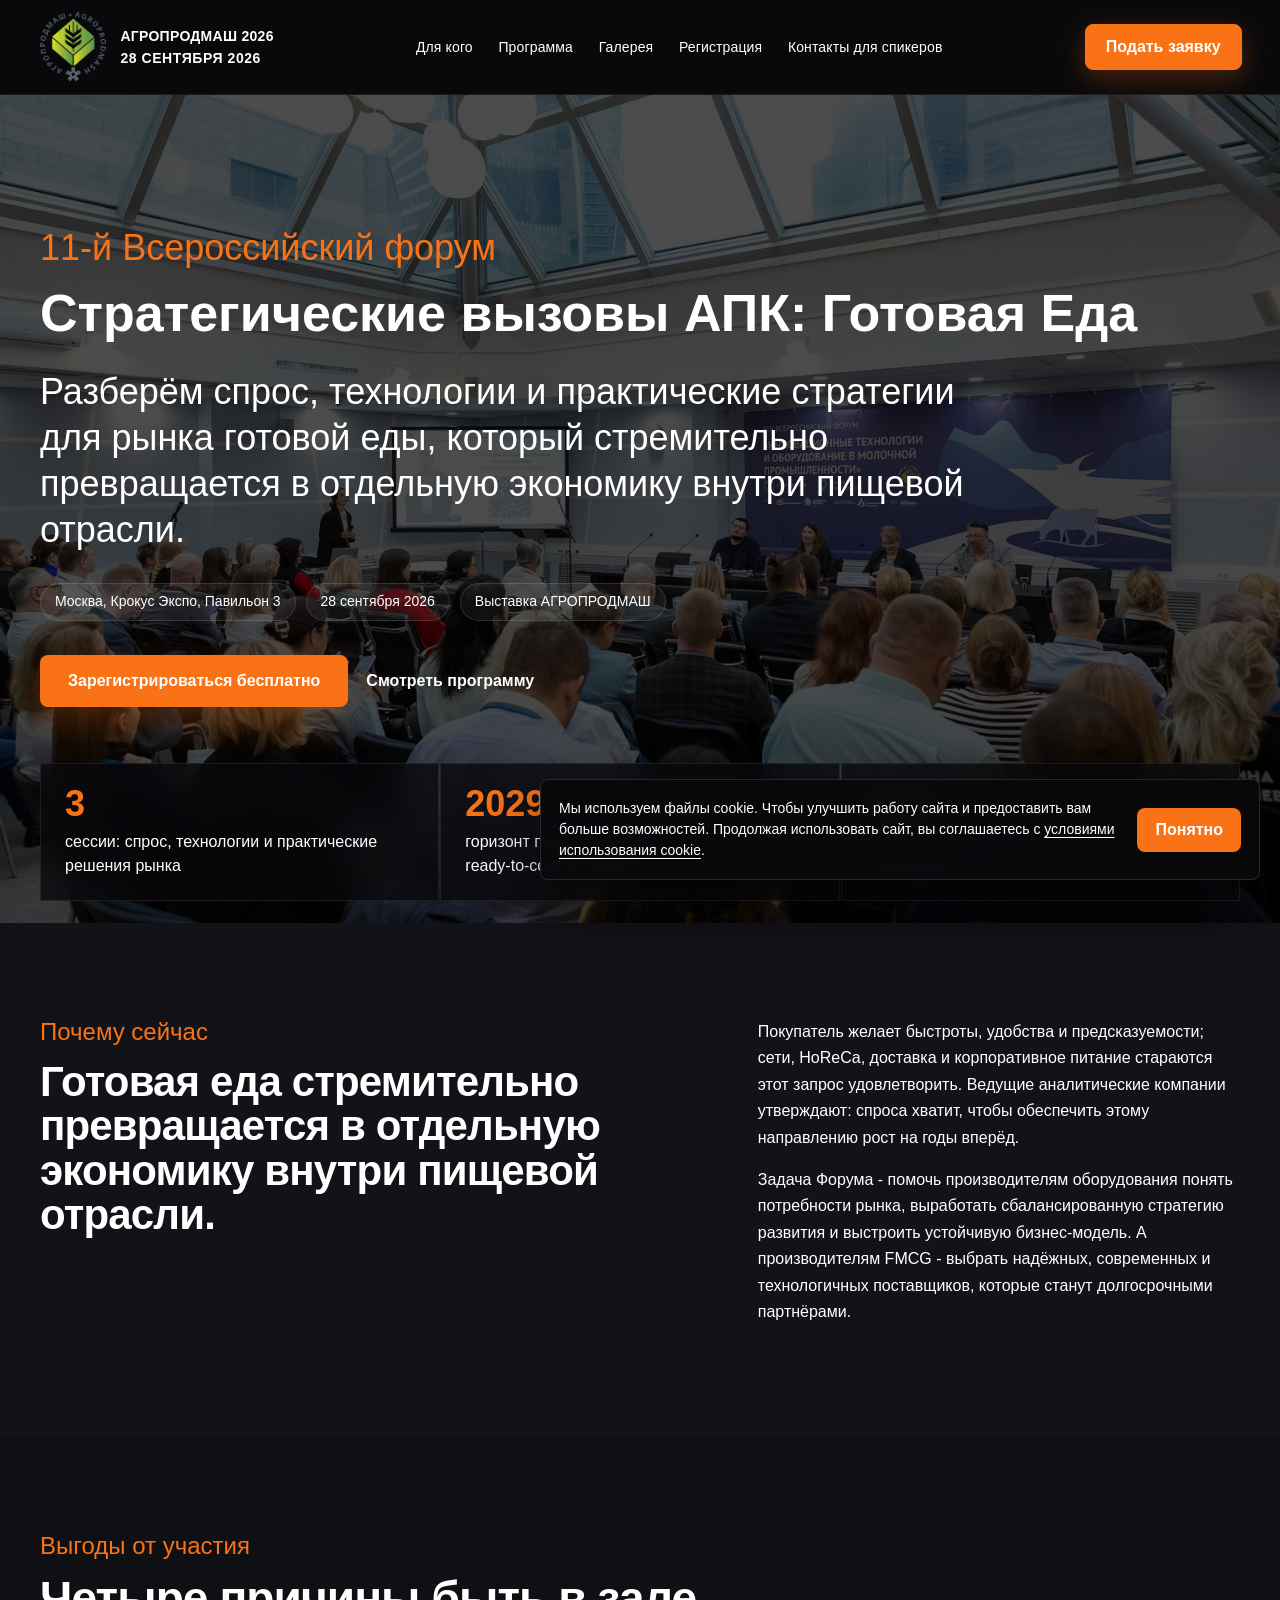
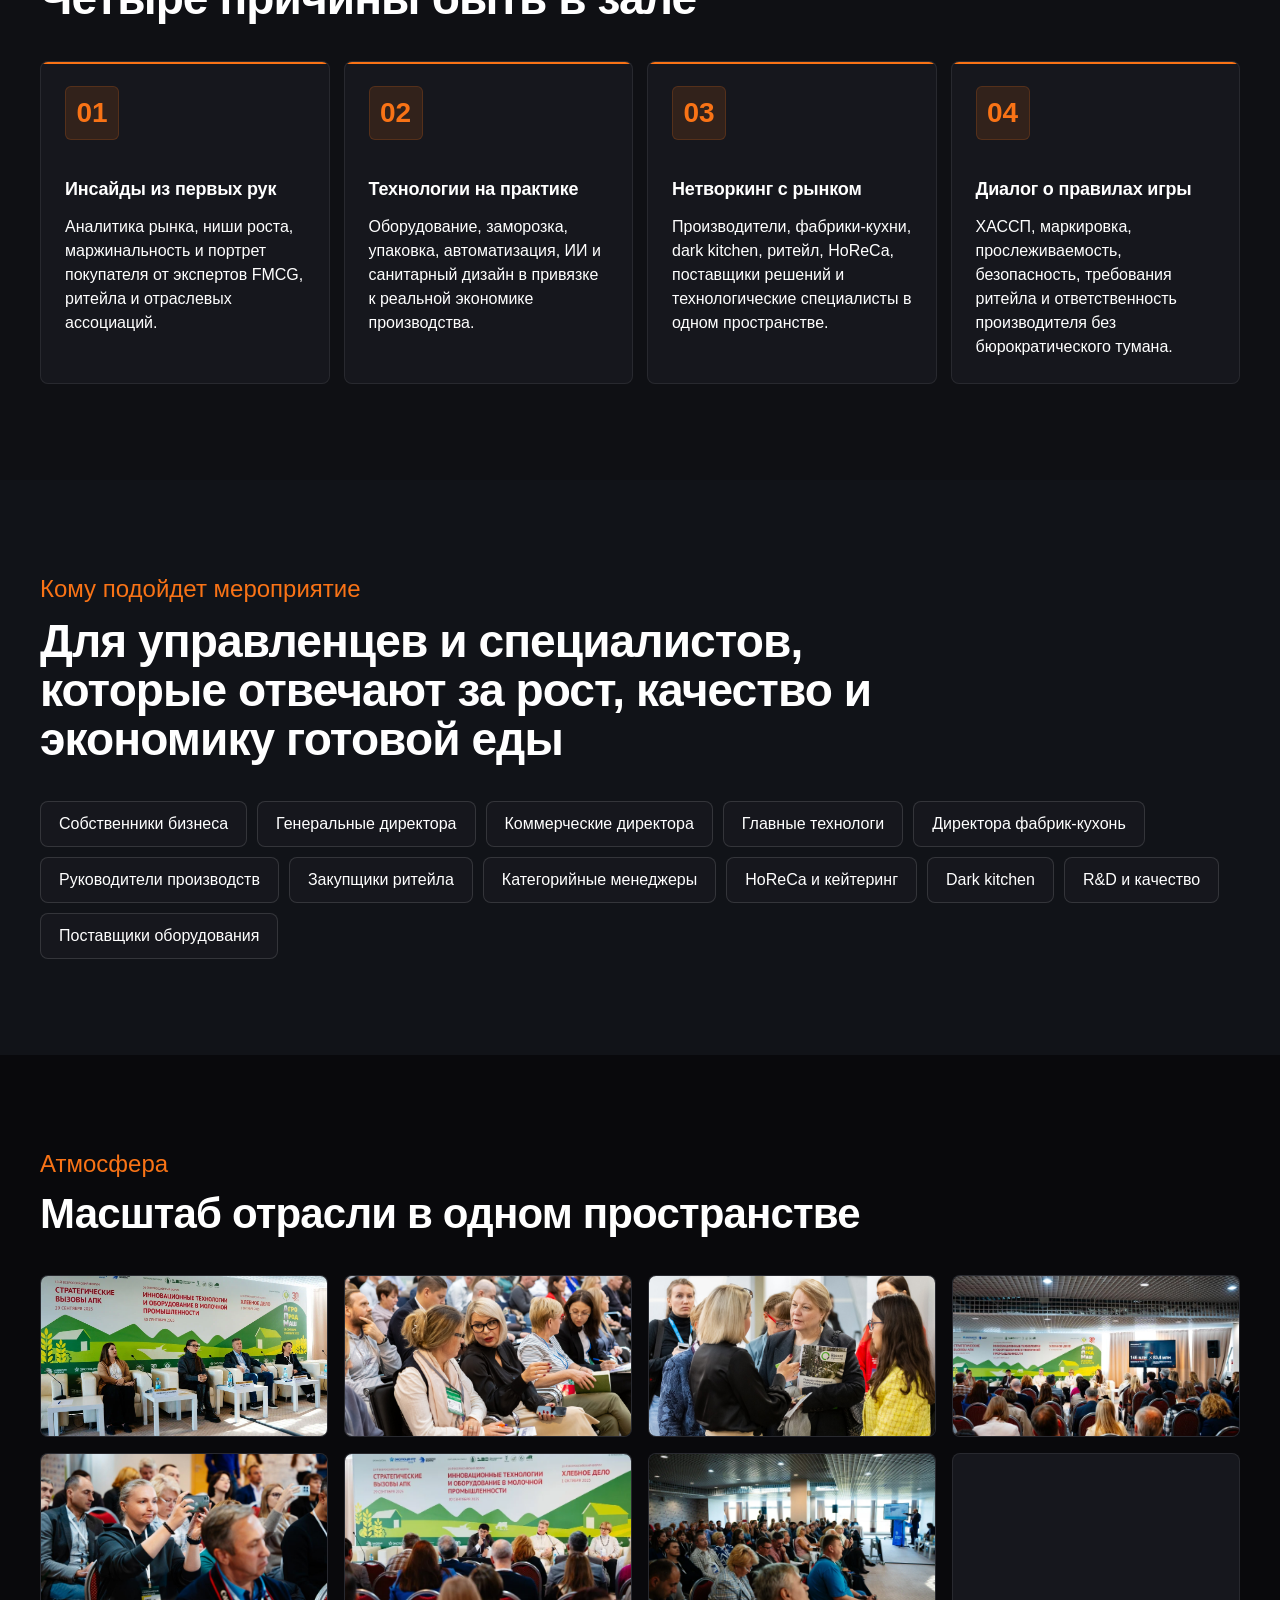
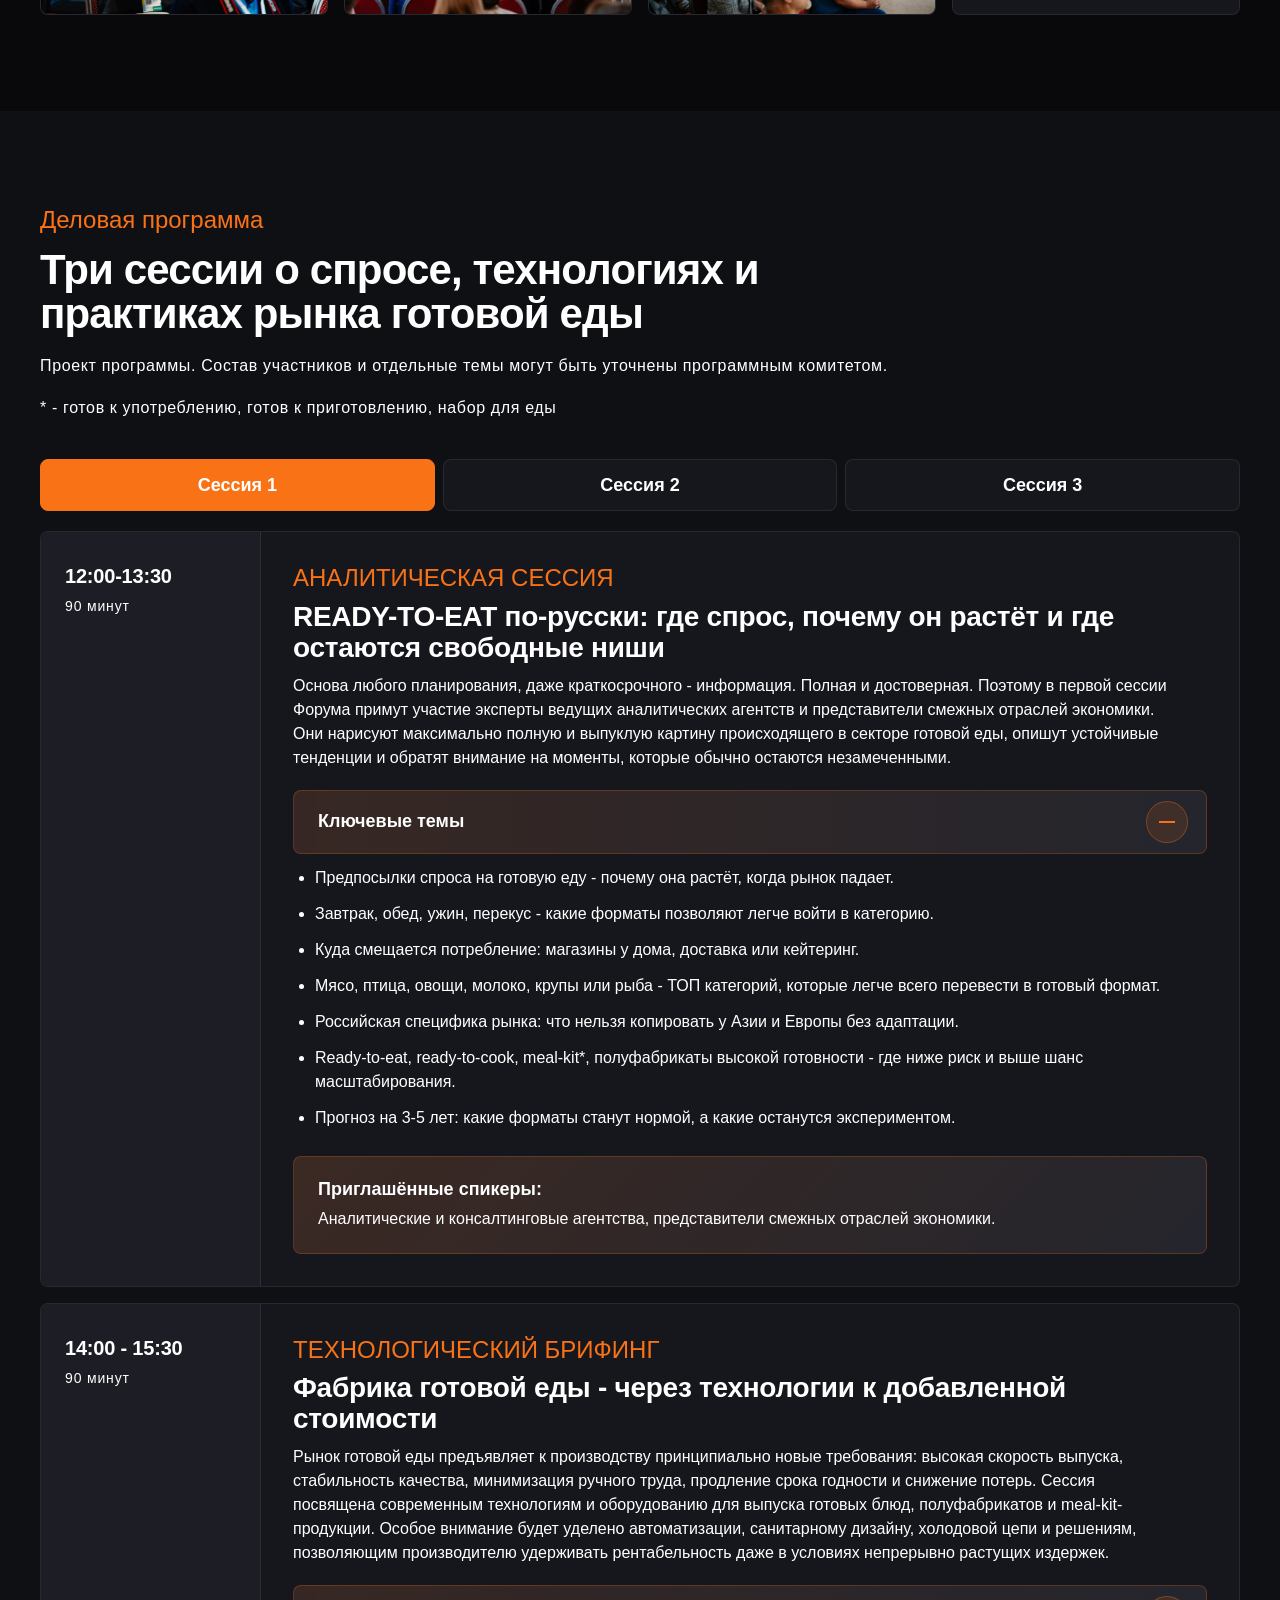
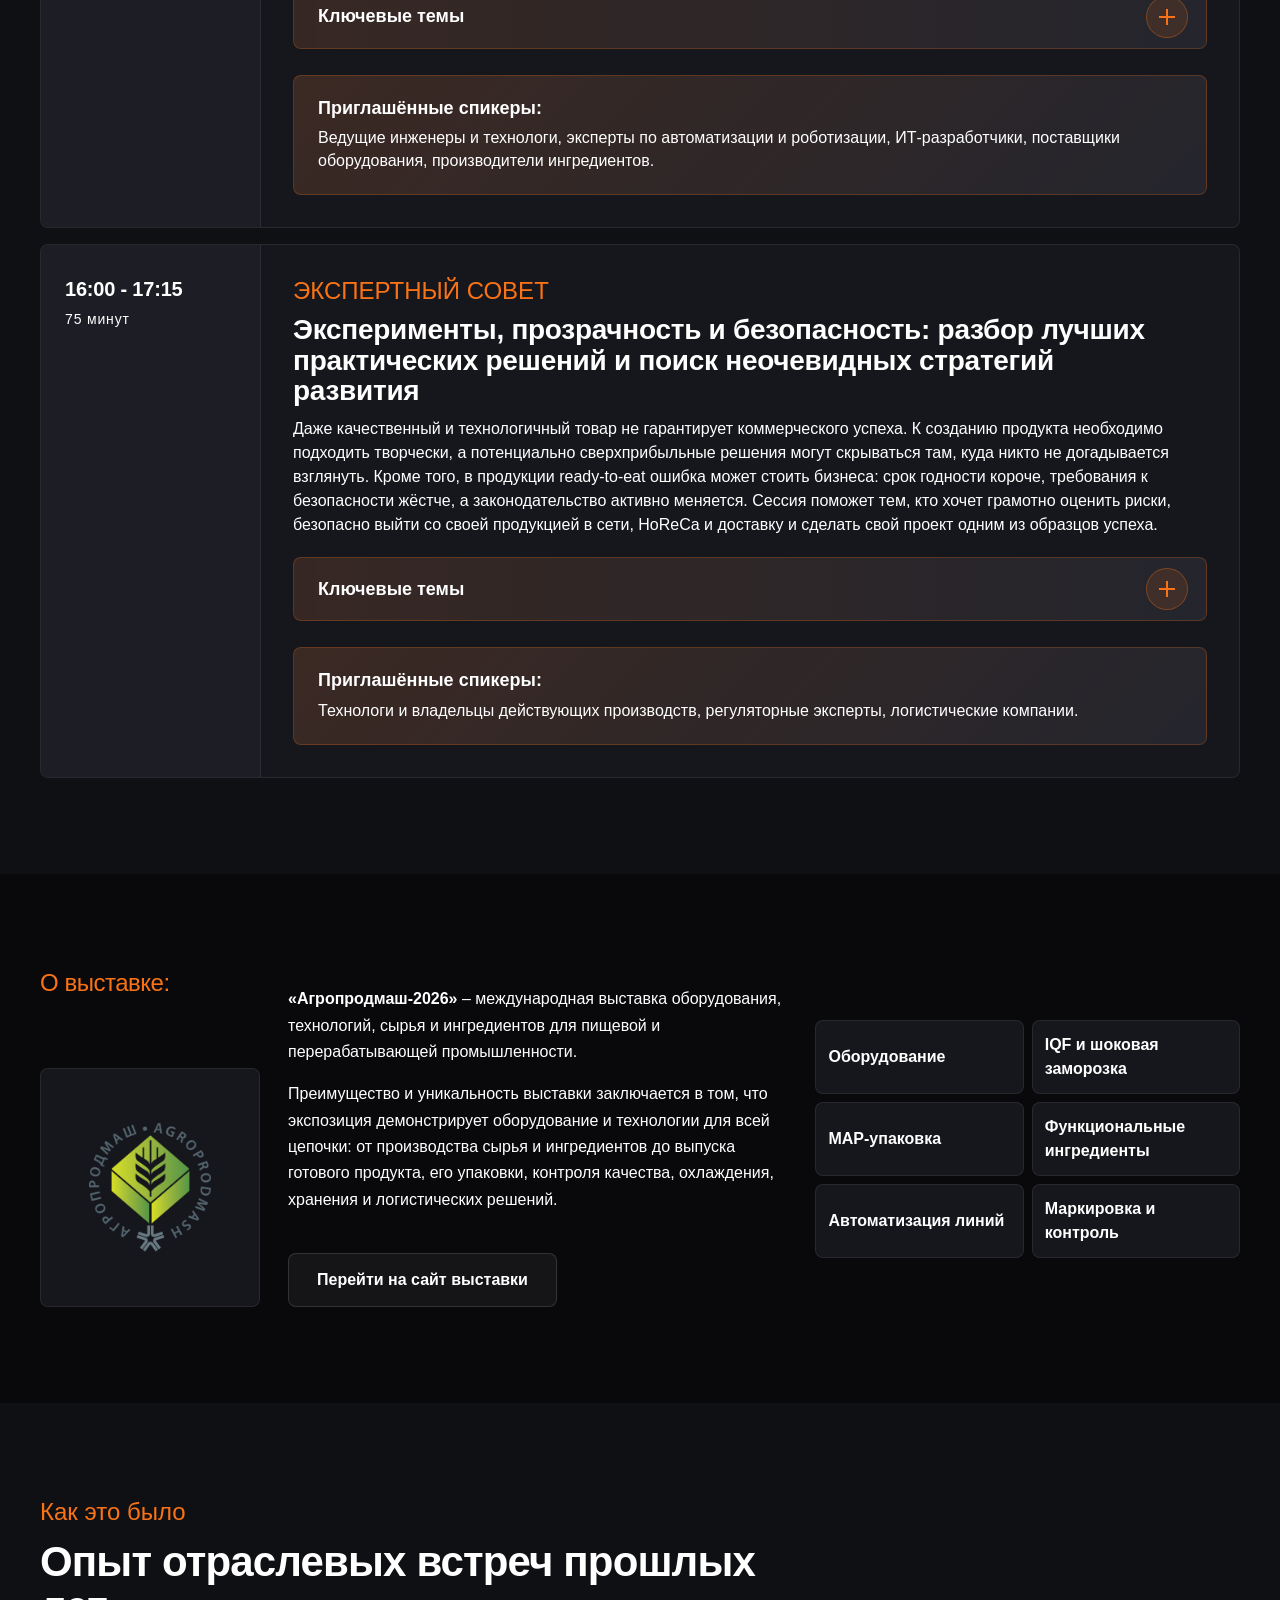
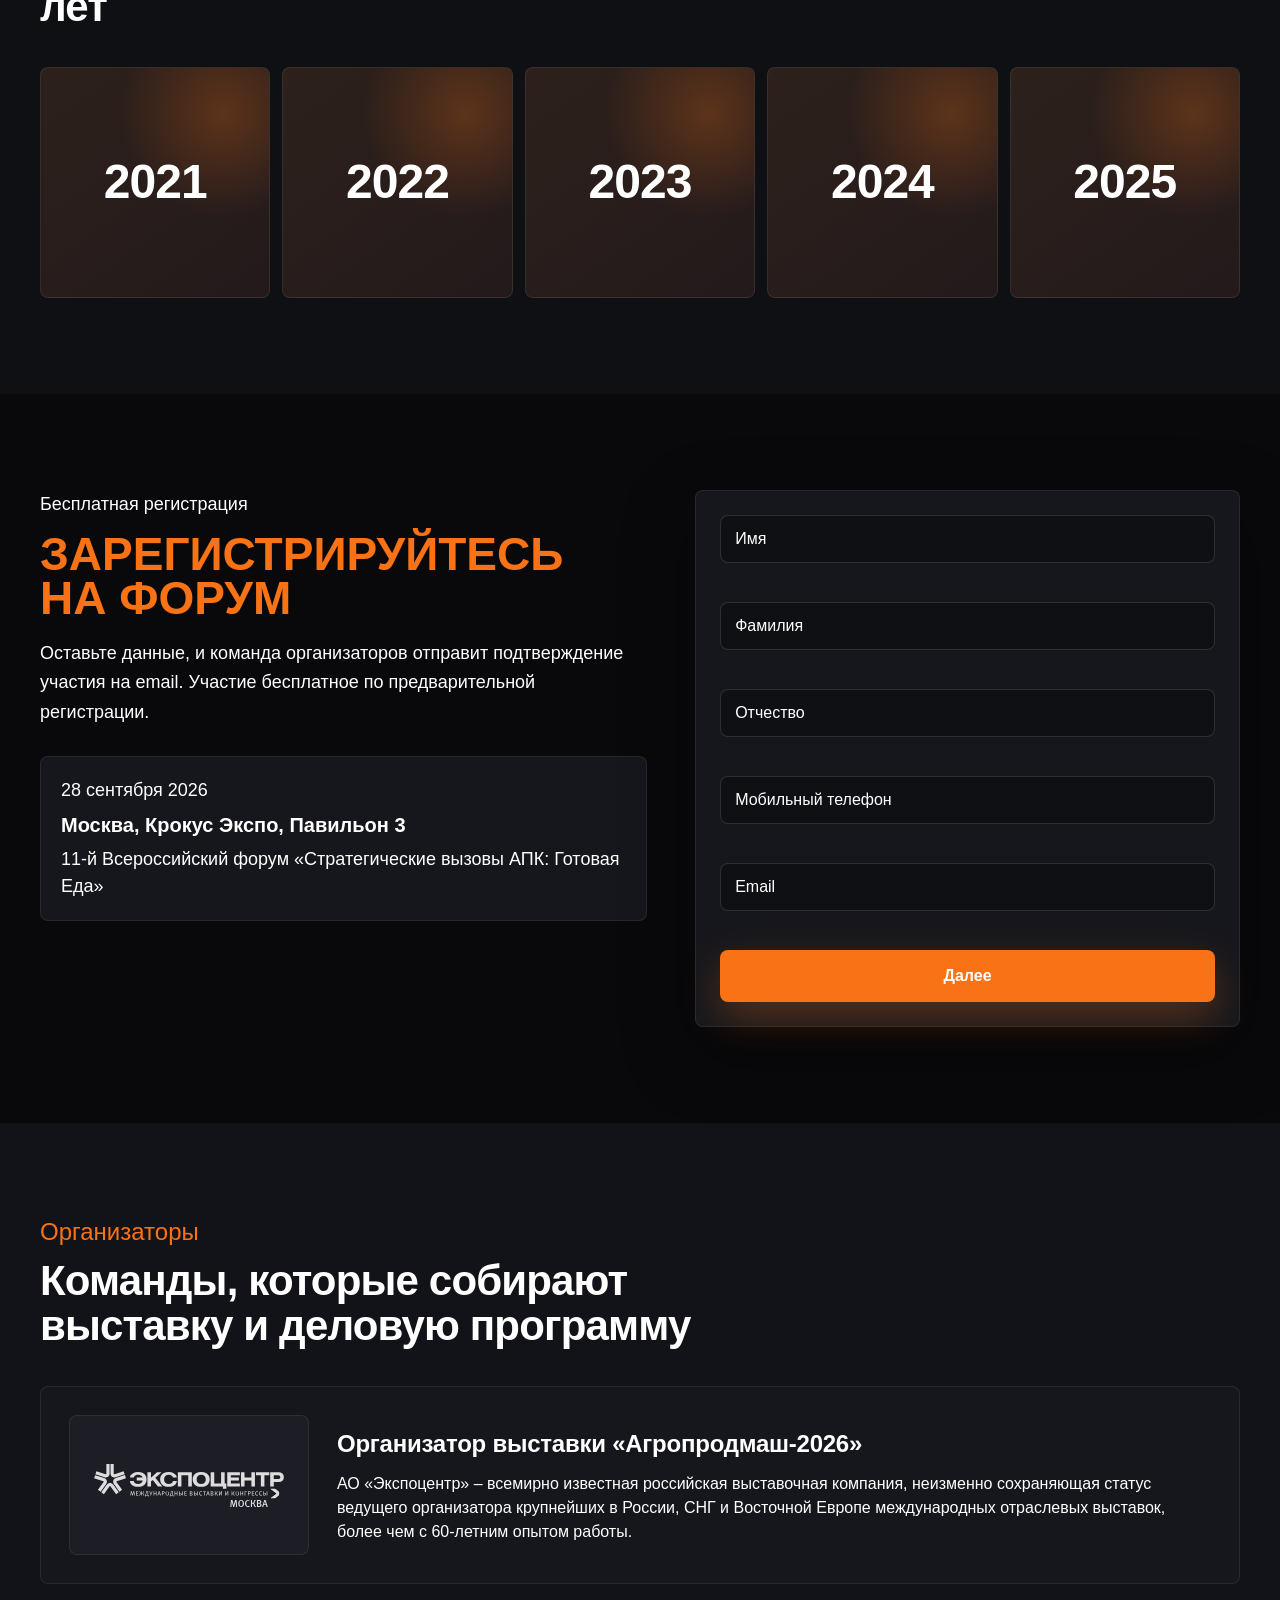
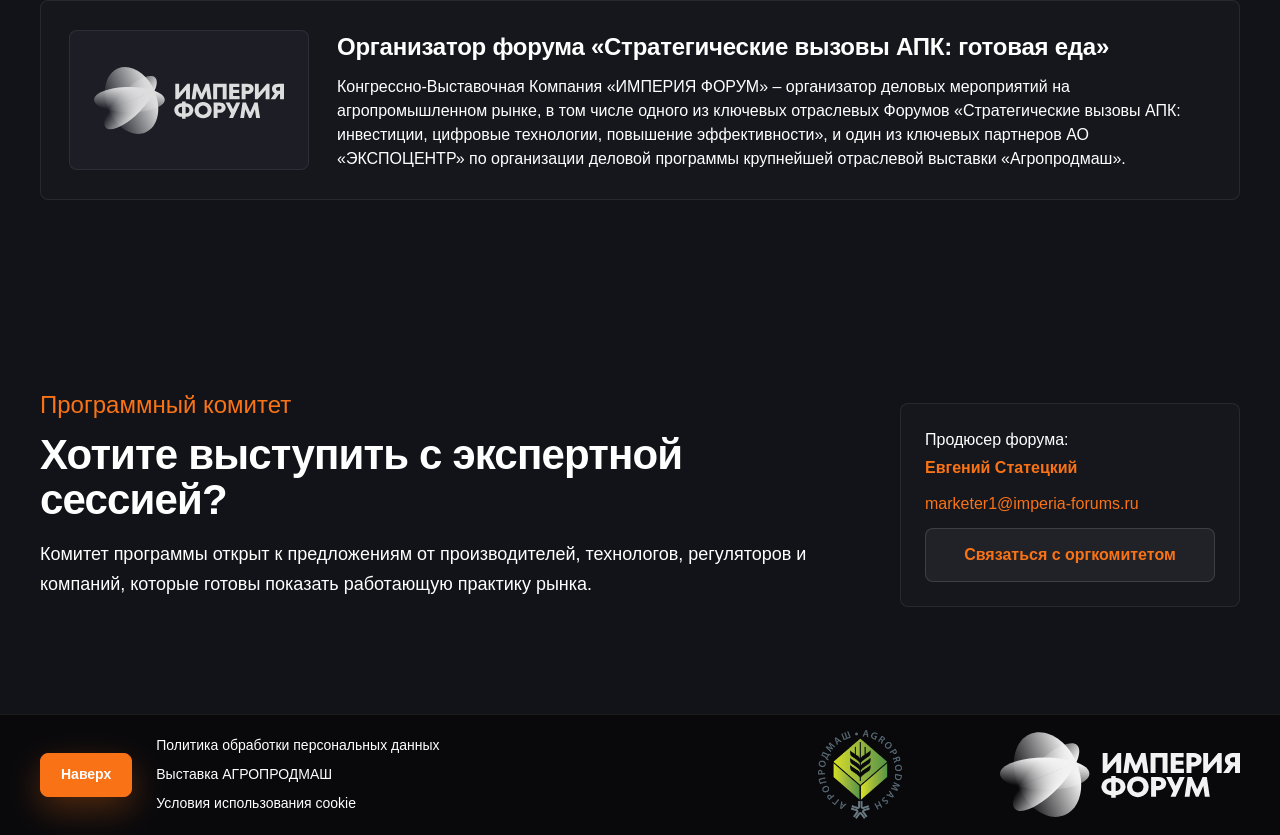
==== index.html @ 4322354b "Clean unused frontend code and add SEO files" ====
<!DOCTYPE html>
<html lang="ru">
<head>
  <meta charset="UTF-8">
  <meta name="viewport" content="width=device-width, initial-scale=1.0">
  <meta name="description" content="11-й Всероссийский форум «Стратегические вызовы АПК: Готовая еда» — 28 сентября 2026, Москва, Крокус Экспо, Павильон 3, выставка Агропродмаш-2026.">
  <meta name="robots" content="index, follow">
  <meta name="theme-color" content="#09090c">
  <title>11-й Всероссийский форум «Стратегические вызовы АПК: Готовая Еда»</title>
  <link rel="canonical" href="https://apk-forum.ru/">
  <link rel="icon" href="assets1/fav.ico" sizes="any">
  <meta property="og:type" content="website">
  <meta property="og:locale" content="ru_RU">
  <meta property="og:site_name" content="АПК Форум">
  <meta property="og:title" content="11-й Всероссийский форум «Стратегические вызовы АПК: Готовая еда»">
  <meta property="og:description" content="Форум о спросе, технологиях и практиках рынка готовой еды. 28 сентября 2026, Москва, Крокус Экспо, Павильон 3.">
  <meta property="og:url" content="https://apk-forum.ru/">
  <meta property="og:image" content="https://apk-forum.ru/assets1/logo/APM_logo.png">
  <meta name="twitter:card" content="summary_large_image">
  <meta name="twitter:title" content="11-й Всероссийский форум «Стратегические вызовы АПК: Готовая еда»">
  <meta name="twitter:description" content="Форум о спросе, технологиях и практиках рынка готовой еды. 28 сентября 2026, Москва, Крокус Экспо, Павильон 3.">
  <meta name="twitter:image" content="https://apk-forum.ru/assets1/logo/APM_logo.png">
  <link rel="stylesheet" href="source/style.css?v=20260731-2">
  <script type="application/ld+json">
    {
      "@context": "https://schema.org",
      "@type": "Event",
      "name": "11-й Всероссийский форум «Стратегические вызовы АПК: Готовая еда»",
      "description": "Форум о спросе, технологиях и практиках рынка готовой еды.",
      "url": "https://apk-forum.ru/",
      "startDate": "2026-09-28T12:00:00+03:00",
      "eventAttendanceMode": "https://schema.org/OfflineEventAttendanceMode",
      "eventStatus": "https://schema.org/EventScheduled",
      "location": {
        "@type": "Place",
        "name": "Крокус Экспо, Павильон 3",
        "address": {
          "@type": "PostalAddress",
          "addressLocality": "Москва",
          "addressCountry": "RU"
        }
      },
      "organizer": {
        "@type": "Organization",
        "name": "Империя Форум",
        "url": "https://imperiaforum.ru/"
      }
    }
  </script>
  <!-- Yandex.Metrika counter -->
  <script type="text/javascript">
    (function(m,e,t,r,i,k,a){
      m[i]=m[i]||function(){(m[i].a=m[i].a||[]).push(arguments)};
      m[i].l=1*new Date();
      for (var j = 0; j < document.scripts.length; j++) {
        if (document.scripts[j].src === r) { return; }
      }
      k=e.createElement(t),a=e.getElementsByTagName(t)[0],k.async=1,k.src=r,a.parentNode.insertBefore(k,a)
    })(window, document,'script','https://mc.webvisor.org/metrika/tag_ww.js', 'ym');

    ym(47924438, 'init', {
      trackHash:true,
      clickmap:true,
      referrer: document.referrer,
      url: location.href,
      accurateTrackBounce:true,
      trackLinks:true
    });
  </script>
  <!-- /Yandex.Metrika counter -->
</head>
<body>
  <header class="site-header" data-header>
    <a class="brand" href="#top" aria-label="АГРОПРОДМАШ 2026">
      <img class="brand__logo" src="assets1/logo/APM_logo.png" alt="АГРОПРОДМАШ" decoding="async" fetchpriority="high">
      <span class="brand__text">
        <strong>АГРОПРОДМАШ 2026</strong>
        <small class="brand__date">28 СЕНТЯБРЯ 2026</small>
      </span>
    </a>

    <button class="nav-toggle" type="button" aria-label="Открыть меню" aria-expanded="false" aria-controls="site-nav" data-nav-toggle>
      <span></span>
      <span></span>
      <span></span>
    </button>

    <nav class="site-nav" id="site-nav" data-nav>
      <a href="#audience">Для кого</a>
      <a href="#program">Программа</a>
      <a href="#gallery">Галерея</a>
      <a href="#reg">Регистрация</a>
      <a href="#speaker-contact">Контакты для спикеров</a>
    </nav>

    <a class="header-cta" href="#reg">Подать заявку</a>
  </header>

  <main id="top">
    <section class="hero" aria-labelledby="hero-title">
      <div class="hero__media" aria-hidden="true">
        <video class="hero__video" autoplay loop muted playsinline webkit-playsinline preload="auto" poster="assets1/ЗалКонференции.jpg" controlslist="nodownload nofullscreen noremoteplayback" disablepictureinpicture disableremoteplayback>
          <source src="assets1/IMG_5091.MP4" type="video/mp4">
        </video>
      </div>
      <div class="hero__overlay"></div>
      <div class="hero__content container">
        <p class="eyebrow">11-й Всероссийский форум</p>
        <h1 id="hero-title">Стратегические вызовы АПК: Готовая Еда</h1>
        <p class="hero__lead">Разберём спрос, технологии и практические стратегии для рынка готовой еды, который стремительно превращается в отдельную экономику внутри пищевой отрасли.</p>
        <div class="hero__meta" aria-label="Данные события">
          <span>Москва, Крокус Экспо, Павильон 3</span>
          <span>28 сентября 2026</span>
          <a href="https://www.agroprodmash-expo.ru/" target="_blank" rel="noopener">Выставка АГРОПРОДМАШ</a>
        </div>
        <div class="hero__actions">
          <a class="btn btn--primary" href="#reg">Зарегистрироваться бесплатно</a>
          <a class="hero__link" href="#program">Смотреть программу</a>
        </div>
      </div>
      <div class="hero__stats container" aria-label="Ключевые темы форума">
        <article>
          <strong>3</strong>
          <span>сессии: спрос, технологии и практические решения рынка</span>
        </article>
        <article>
          <strong>2029</strong>
          <span>горизонт прогноза для форматов ready-to-eat, ready-to-cook и meal-kit</span>
        </article>
        <article>
          <strong>B2B</strong>
          <span>аудитория управленцев, технологов и закупщиков</span>
        </article>
      </div>
    </section>

    <section class="section section--light" aria-labelledby="why-title">
      <div class="container split">
        <div class="section__intro">
          <p class="eyebrow">Почему сейчас</p>
          <h2 id="why-title">Готовая еда стремительно превращается в отдельную экономику внутри пищевой отрасли.</h2>
        </div>
        <div class="lead-copy">
          <p>Покупатель желает быстроты, удобства и предсказуемости; сети, HoReCa, доставка и корпоративное питание стараются этот запрос удовлетворить. Ведущие аналитические компании утверждают: спроса хватит, чтобы обеспечить этому направлению рост на годы вперёд.</p>
          <p>Задача Форума - помочь производителям оборудования понять потребности рынка, выработать сбалансированную стратегию развития и выстроить устойчивую бизнес-модель. А производителям FMCG - выбрать надёжных, современных и технологичных поставщиков, которые станут долгосрочными партнёрами.</p>
        </div>
      </div>
    </section>

    <section class="section" aria-labelledby="benefits-title">
      <div class="container">
        <div class="section__head">
          <p class="eyebrow">Выгоды от участия</p>
          <h2 id="benefits-title">Четыре причины быть в зале</h2>
        </div>
        <div class="benefits-grid">
          <article class="benefit-card">
            <span class="benefit-card__icon" aria-hidden="true">01</span>
            <h3>Инсайды из первых рук</h3>
            <p>Аналитика рынка, ниши роста, маржинальность и портрет покупателя от экспертов FMCG, ритейла и отраслевых ассоциаций.</p>
          </article>
          <article class="benefit-card">
            <span class="benefit-card__icon" aria-hidden="true">02</span>
            <h3>Технологии на практике</h3>
            <p>Оборудование, заморозка, упаковка, автоматизация, ИИ и санитарный дизайн в привязке к реальной экономике производства.</p>
          </article>
          <article class="benefit-card">
            <span class="benefit-card__icon" aria-hidden="true">03</span>
            <h3>Нетворкинг с рынком</h3>
            <p>Производители, фабрики-кухни, dark kitchen, ритейл, HoReCa, поставщики решений и технологические специалисты в одном пространстве.</p>
          </article>
          <article class="benefit-card">
            <span class="benefit-card__icon" aria-hidden="true">04</span>
            <h3>Диалог о правилах игры</h3>
            <p>ХАССП, маркировка, прослеживаемость, безопасность, требования ритейла и ответственность производителя без бюрократического тумана.</p>
          </article>
        </div>
      </div>
    </section>

    <section class="section section--light" id="audience" aria-labelledby="audience-title">
      <div class="container">
        <div class="section__head section__head--wide">
          <p class="eyebrow">Кому подойдет мероприятие</p>
          <h2 id="audience-title">Для управленцев и специалистов, которые отвечают за рост, качество и экономику готовой еды</h2>
        </div>
        <div class="audience-tags" aria-label="Целевая аудитория форума">
          <span>Собственники бизнеса</span>
          <span>Генеральные директора</span>
          <span>Коммерческие директора</span>
          <span>Главные технологи</span>
          <span>Директора фабрик-кухонь</span>
          <span>Руководители производств</span>
          <span>Закупщики ритейла</span>
          <span>Категорийные менеджеры</span>
          <span>HoReCa и кейтеринг</span>
          <span>Dark kitchen</span>
          <span>R&amp;D и качество</span>
          <span>Поставщики оборудования</span>
        </div>
      </div>
    </section>

    <section class="section section--dark atmosphere" id="gallery" aria-labelledby="gallery-title">
      <div class="container">
        <div class="section__head section__head--wide">
          <p class="eyebrow">Атмосфера</p>
          <h2 id="gallery-title">Масштаб отрасли в одном пространстве</h2>
        </div>
        <div class="gallery-collage" aria-label="Фотографии прошлых форумов">
          <figure class="gallery-collage__item">
            <img src="assets1/webp/1.webp" alt="Участники форума в зале" loading="lazy" decoding="async" fetchpriority="low">
          </figure>
          <figure class="gallery-collage__item">
            <img src="assets1/webp/2.webp" alt="Деловая программа форума" loading="lazy" decoding="async" fetchpriority="low">
          </figure>
          <figure class="gallery-collage__item">
            <img src="assets1/webp/3.webp" alt="Выставочная экспозиция" loading="lazy" decoding="async" fetchpriority="low">
          </figure>
          <figure class="gallery-collage__item">
            <img src="assets1/webp/4.webp" alt="Участники у стендов" loading="lazy" decoding="async" fetchpriority="low">
          </figure>
          <figure class="gallery-collage__item">
            <img src="assets1/webp/5.webp" alt="Конференц-зал форума" loading="lazy" decoding="async" fetchpriority="low">
          </figure>
          <figure class="gallery-collage__item">
            <img src="assets1/webp/6.webp" alt="Нетворкинг участников" loading="lazy" decoding="async" fetchpriority="low">
          </figure>
          <figure class="gallery-collage__item">
            <img src="assets1/webp/7.webp" alt="Отраслевая встреча" loading="lazy" decoding="async" fetchpriority="low">
          </figure>
          <figure class="gallery-collage__item">
            <img src="assets1/webp/8.webp" alt="Атмосфера форума" loading="lazy" decoding="async" fetchpriority="low">
          </figure>
        </div>
      </div>
    </section>

    <section class="section program-section" id="program" aria-labelledby="program-title">
      <div class="container">
        <div class="section__head section__head--wide">
          <p class="eyebrow">Деловая программа</p>
          <h2 id="program-title">Три сессии о спросе, технологиях и практиках рынка готовой еды</h2>
          <p class="program-note">Проект программы. Состав участников и отдельные темы могут быть уточнены программным комитетом.</p>
          <p class="program-note">* - готов к употреблению, готов к приготовлению, набор для еды</p>
        </div>

        <div class="program-tabs" aria-label="Навигация по сессиям">
          <button class="program-tab is-active" type="button" data-session-tab="session-1">Сессия 1</button>
          <button class="program-tab" type="button" data-session-tab="session-2">Сессия 2</button>
          <button class="program-tab" type="button" data-session-tab="session-3">Сессия 3</button>
        </div>

        <div class="program-panels">
          <article class="program-panel" id="session-1">
            <div class="session">
              <div class="session__time">
                <span>12:00-13:30</span>
                <small>90 минут</small>
              </div>
              <div class="session__body">
                <p class="session__format">Аналитическая сессия</p>
                <h3>READY-TO-EAT по-русски: где спрос, почему он растёт и где остаются свободные ниши</h3>
                <p>Основа любого планирования, даже краткосрочного - информация. Полная и достоверная. Поэтому в первой сессии Форума примут участие эксперты ведущих аналитических агентств и представители смежных отраслей экономики. Они нарисуют максимально полную и выпуклую картину происходящего в секторе готовой еды, опишут устойчивые тенденции и обратят внимание на моменты, которые обычно остаются незамеченными.</p>
                <button class="accordion-trigger" type="button" aria-expanded="true" aria-controls="topics-1">Ключевые темы</button>
                <div class="accordion-content is-open" id="topics-1">
                  <ul>
                    <li>Предпосылки спроса на готовую еду - почему она растёт, когда рынок падает.</li>
                    <li>Завтрак, обед, ужин, перекус - какие форматы позволяют легче войти в категорию.</li>
                    <li>Куда смещается потребление: магазины у дома, доставка или кейтеринг.</li>
                    <li>Мясо, птица, овощи, молоко, крупы или рыба - ТОП категорий, которые легче всего перевести в готовый формат.</li>
                    <li>Российская специфика рынка: что нельзя копировать у Азии и Европы без адаптации.</li>
                    <li>Ready-to-eat, ready-to-cook, meal-kit*, полуфабрикаты высокой готовности - где ниже риск и выше шанс масштабирования.</li>
                    <li>Прогноз на 3-5 лет: какие форматы станут нормой, а какие останутся экспериментом.</li>
                  </ul>
                </div>
                <div class="invited-speakers">
                  <strong>Приглашённые спикеры:</strong>
                  <p>Аналитические и консалтинговые агентства, представители смежных отраслей экономики.</p>
                </div>
              </div>
            </div>
          </article>

          <article class="program-panel" id="session-2">
            <div class="session">
              <div class="session__time">
                <span>14:00 - 15:30</span>
                <small>90 минут</small>
              </div>
              <div class="session__body">
                <p class="session__format">Технологический брифинг</p>
                <h3>Фабрика готовой еды - через технологии к добавленной стоимости</h3>
                <p>Рынок готовой еды предъявляет к производству принципиально новые требования: высокая скорость выпуска, стабильность качества, минимизация ручного труда, продление срока годности и снижение потерь. Сессия посвящена современным технологиям и оборудованию для выпуска готовых блюд, полуфабрикатов и meal-kit-продукции. Особое внимание будет уделено автоматизации, санитарному дизайну, холодовой цепи и решениям, позволяющим производителю удерживать рентабельность даже в условиях непрерывно растущих издержек.</p>
                <button class="accordion-trigger" type="button" aria-expanded="false" aria-controls="topics-2">Ключевые темы</button>
                <div class="accordion-content" id="topics-2">
                  <ul>
                    <li>Как выбрать оборудование под готовую еду: не «самое современное», а наиболее подходящее.</li>
                    <li>Нарезка, смешивание, термообработка, фасовка, охлаждение - где чаще всего теряется качество и производительность.</li>
                    <li>Санитарный дизайн цеха: как строить производство, которое выдержит проверку и ежедневную нагрузку.</li>
                    <li>Автоматизация vs кадровый дефицит - какие операции стоит механизировать первыми.</li>
                    <li>Цифровой контроль характеристик: как отслеживать партию и получать обратную связь не от недовольных клиентов.</li>
                  </ul>
                </div>
                <div class="invited-speakers">
                  <strong>Приглашённые спикеры:</strong>
                  <p>Ведущие инженеры и технологи, эксперты по автоматизации и роботизации, ИТ-разработчики, поставщики оборудования, производители ингредиентов.</p>
                </div>
              </div>
            </div>
          </article>

          <article class="program-panel" id="session-3">
            <div class="session">
              <div class="session__time">
                <span>16:00 - 17:15</span>
                <small>75 минут</small>
              </div>
              <div class="session__body">
                <p class="session__format">Экспертный совет</p>
                <h3>Эксперименты, прозрачность и безопасность: разбор лучших практических решений и поиск неочевидных стратегий развития</h3>
                <p>Даже качественный и технологичный товар не гарантирует коммерческого успеха. К созданию продукта необходимо подходить творчески, а потенциально сверхприбыльные решения могут скрываться там, куда никто не догадывается взглянуть. Кроме того, в продукции ready-to-eat ошибка может стоить бизнеса: срок годности короче, требования к безопасности жёстче, а законодательство активно меняется. Сессия поможет тем, кто хочет грамотно оценить риски, безопасно выйти со своей продукцией в сети, HoReCa и доставку и сделать свой проект одним из образцов успеха.</p>
                <button class="accordion-trigger" type="button" aria-expanded="false" aria-controls="topics-3">Ключевые темы</button>
                <div class="accordion-content" id="topics-3">
                  <ul>
                    <li>Вывод на рынок новых готовых блюд - прихоть или необходимость.</li>
                    <li>Экзотика vs традиции - что лучше продаётся и почему.</li>
                    <li>Тёмные и распределённые кухни, контрактное производство: где больше подводных камней.</li>
                    <li>Маркировка, состав, пищевая ценность, аллергены: требования к производству готовой еды, которые чаще всего недооценивают.</li>
                    <li>Как отследить партию товара и быстро понять, где возникла проблема, а главное - кого она затронула.</li>
                    <li>Ответственность за качество: как договором распределить риски между производителем, каналом и логистикой.</li>
                    <li>Сложности работы с нестандартными компонентами - наглядные примеры: что получилось, где возникали сложности и какие потребовались вложения.</li>
                  </ul>
                </div>
                <div class="invited-speakers">
                  <strong>Приглашённые спикеры:</strong>
                  <p>Технологи и владельцы действующих производств, регуляторные эксперты, логистические компании.</p>
                </div>
              </div>
            </div>
          </article>
        </div>
      </div>
    </section>

    <section class="section expo" aria-labelledby="expo-title">
      <div class="container expo__grid">
        <div class="expo__brand-wrap">
          <h2 id="expo-title">О выставке:</h2>
          <div class="expo__brand">
            <img src="assets1/logo/APM_logo.png" alt="АГРОПРОДМАШ" loading="lazy" decoding="async" fetchpriority="low">
          </div>
        </div>
        <div class="expo__copy">
          <p><strong>«Агропродмаш-2026»</strong> – международная выставка оборудования, технологий, сырья и ингредиентов для пищевой и перерабатывающей промышленности.</p>
          <p>Преимущество и уникальность выставки заключается в том, что экспозиция демонстрирует оборудование и технологии для всей цепочки: от производства сырья и ингредиентов до выпуска готового продукта, его упаковки, контроля качества, охлаждения, хранения и логистических решений.</p>
          <br>
          <a class="btn btn--secondary" href="https://www.agroprodmash-expo.ru/" target="_blank" rel="noopener">Перейти на сайт выставки</a>
        </div>
        <div class="route-list" aria-label="Технологический маршрут">
          <span>Оборудование</span>
          <span>IQF и шоковая заморозка</span>
          <span>MAP-упаковка</span>
          <span>Функциональные ингредиенты</span>
          <span>Автоматизация линий</span>
          <span>Маркировка и контроль</span>
        </div>
      </div>
    </section>

    <section class="section history" aria-labelledby="history-title">
      <div class="container">
        <div class="section__head">
          <p class="eyebrow">Как это было</p>
          <h2 id="history-title">Опыт отраслевых встреч прошлых лет</h2>
        </div>
        <div class="history-grid" aria-label="Архив мероприятий">
          <a class="history-card" href="https://blog.imperiaforum.ru/apm_2021_smart" target="_blank" rel="noopener"><span>2021</span></a>
          <a class="history-card" href="https://blog.imperiaforum.ru/apk_forum_2022" target="_blank" rel="noopener"><span>2022</span></a>
          <a class="history-card" href="http://blog.imperiaforum.ru/apk_forum_2023" target="_blank" rel="noopener"><span>2023</span></a>
          <a class="history-card" href="https://blog.imperiaforum.ru/frov-2024" target="_blank" rel="noopener"><span>2024</span></a>
          <a class="history-card" href="https://blog.imperiaforum.ru/apk2025" target="_blank" rel="noopener"><span>2025</span></a>
        </div>
      </div>
    </section>

    <section class="section registration" id="reg" aria-labelledby="registration-title">
      <div class="container registration__grid">
        <div class="registration__copy">
          <p class="eyebrow">Бесплатная регистрация</p>
          <h2 id="registration-title">ЗАРЕГИСТРИРУЙТЕСЬ<br>НА ФОРУМ</h2>
          <p>Оставьте данные, и команда организаторов отправит подтверждение участия на email. Участие бесплатное по предварительной регистрации.</p>
          <div class="registration__note" aria-label="Условия участия">
            <span>28 сентября 2026</span>
            <strong>Москва, Крокус Экспо, Павильон 3</strong>
            <span>11-й Всероссийский форум «Стратегические вызовы АПК: Готовая Еда»</span>
          </div>
        </div>

        <form class="form" action="https://martensblack-lead-proxy.endykartrait1488.workers.dev/lead" method="post" novalidate data-form>
          <input type="hidden" name="title" value="ф-б-АПМ-26-09-эц-апк-оф">
          <input type="hidden" name="id_category" value="27">
          <input type="hidden" name="formid" value="111">
          <div class="form__trap" aria-hidden="true">
            <label for="homepage">Сайт</label>
            <input id="homepage" name="homepage" type="text" tabindex="-1" autocomplete="off" data-honeypot>
          </div>
          <input type="hidden" name="form_started_at" data-form-started-at>
          <input type="hidden" name="page_url" data-tracking-field="page_url">
          <input type="hidden" name="source_origin" data-tracking-field="source_origin">
          <input type="hidden" name="source_path" data-tracking-field="source_path">
          <input type="hidden" name="referrer" data-tracking-field="referrer">
          <input type="hidden" name="utm_source" data-tracking-field="utm_source">
          <input type="hidden" name="utm_medium" data-tracking-field="utm_medium">
          <input type="hidden" name="utm_campaign" data-tracking-field="utm_campaign">
          <input type="hidden" name="utm_content" data-tracking-field="utm_content">
          <input type="hidden" name="utm_term" data-tracking-field="utm_term">
          <input type="hidden" name="utm_id" data-tracking-field="utm_id">
          <input type="hidden" name="gclid" data-tracking-field="gclid">
          <input type="hidden" name="yclid" data-tracking-field="yclid">
          <input type="hidden" name="fbclid" data-tracking-field="fbclid">

          <div class="form__step is-active" data-form-step="1">
            <div class="form__row">
              <label for="fname">Имя</label>
              <input id="fname" name="fname" type="text" autocomplete="given-name" placeholder="Имя" maxlength="60" data-validate="person" required>
              <small class="form__error"></small>
            </div>
            <div class="form__row">
              <label for="lname">Фамилия</label>
              <input id="lname" name="lname" type="text" autocomplete="family-name" placeholder="Фамилия" maxlength="80" data-validate="person" required>
              <small class="form__error"></small>
            </div>
            <div class="form__row">
              <label for="tname">Отчество</label>
              <input id="tname" name="tname" type="text" autocomplete="additional-name" placeholder="Отчество" maxlength="80" data-validate="person">
              <small class="form__error"></small>
            </div>
            <div class="form__row">
              <label for="phone">Телефон</label>
              <input id="phone" name="phone" type="tel" autocomplete="tel" inputmode="tel" placeholder="Мобильный телефон" maxlength="24" data-validate="phone" required>
              <small class="form__error"></small>
            </div>
            <div class="form__row">
              <label for="email">Email</label>
              <input id="email" name="email" type="email" autocomplete="email" placeholder="Email" required>
              <small class="form__error"></small>
            </div>
            <button class="btn btn--primary form__next" type="button" data-form-next>Далее</button>
          </div>

          <div class="form__step" data-form-step="2">
            <div class="form__row">
              <label for="city">Город</label>
              <input id="city" name="city" type="text" autocomplete="address-level2" placeholder="Город" maxlength="80" data-validate="city" required>
              <small class="form__error"></small>
            </div>
            <div class="form__row">
              <label for="status">Должность</label>
              <input id="status" name="status" type="text" autocomplete="organization-title" placeholder="Должность" maxlength="120" data-validate="business-text" required>
              <small class="form__error"></small>
            </div>
            <div class="form__row">
              <label for="company">Компания</label>
              <input id="company" name="company" type="text" autocomplete="organization" placeholder="Компания" maxlength="160" data-validate="business-text" required>
              <small class="form__error"></small>
            </div>
            <div class="form__row">
              <label for="sfera">Сфера</label>
              <input id="sfera" name="sfera" type="text" placeholder="Сфера деятельности компании" maxlength="180" data-validate="business-text" required>
              <small class="form__error"></small>
            </div>
            <label class="checkbox">
              <input name="checkbox" type="checkbox" value="Да" required>
              <span>Я ДАЮ СОГЛАСИЕ НА ОБРАБОТКУ СВОИХ ПЕРСОНАЛЬНЫХ ДАННЫХ В СООТВЕТСТВИИ С <a href="docs/Политика_конфиденциальности_интернет_сайта_—_Империя_Форум.pdf" target="_blank" rel="noopener">ПОЛИТИКОЙ ОБРАБОТКИ ПЕРСОНАЛЬНЫХ ДАННЫХ</a></span>
            </label>
            <small class="form__error form__error--checkbox"></small>
            <div class="form__actions">
              <button class="btn form__back" type="button" data-form-back>Назад</button>
              <button class="btn btn--primary form__submit" type="submit">Отправить заявку</button>
            </div>
          </div>

          <p class="form__error form__error--submit" role="alert"></p>
          <div class="form__success" role="status" aria-live="polite" hidden>
            <span aria-hidden="true">✓</span>
            <p>Спасибо за регистрацию! Ваш билет на форум ждёт Вас на почте.</p>
          </div>
        </form>
      </div>
    </section>

    <section class="section section--light organizers" aria-labelledby="organizers-title">
      <div class="container">
        <div class="section__head">
          <p class="eyebrow">Организаторы</p>
          <h2 id="organizers-title">Команды, которые собирают выставку и деловую программу</h2>
        </div>
        <div class="organizers-list">
          <article class="organizer-card">
            <div class="organizer-card__logo">
              <img src="assets1/logo/expocentr_logo.svg" alt="Экспоцентр" loading="lazy" decoding="async" fetchpriority="low">
            </div>
            <div>
              <h3>Организатор выставки «Агропродмаш-2026»</h3>
              <p>АО «Экспоцентр» – всемирно известная российская выставочная компания, неизменно сохраняющая статус ведущего организатора крупнейших в России, СНГ и Восточной Европе международных отраслевых выставок, более чем с 60-летним опытом работы.</p>
            </div>
          </article>
          <article class="organizer-card">
            <div class="organizer-card__logo">
              <img src="assets1/logo/imperia-forum_logo.svg" alt="Империя Форум" loading="lazy" decoding="async" fetchpriority="low">
            </div>
            <div>
              <h3>Организатор форума «Стратегические вызовы АПК: готовая еда»</h3>
              <p>Конгрессно-Выставочная Компания «ИМПЕРИЯ ФОРУМ» – организатор деловых мероприятий на агропромышленном рынке, в том числе одного из ключевых отраслевых Форумов «Стратегические вызовы АПК: инвестиции, цифровые технологии, повышение эффективности», и один из ключевых партнеров АО «ЭКСПОЦЕНТР» по организации деловой программы крупнейшей отраслевой выставки «Агропродмаш».</p>
            </div>
          </article>
        </div>
      </div>
    </section>

    <section class="section section--light speaker-contact" id="speaker-contact" aria-labelledby="speaker-contact-title">
      <div class="container speaker-contact__inner">
        <div>
          <p class="eyebrow">Программный комитет</p>
          <h2 id="speaker-contact-title">Хотите выступить с экспертной сессией?</h2>
          <p>Комитет программы открыт к предложениям от производителей, технологов, регуляторов и компаний, которые готовы показать работающую практику рынка.</p>
        </div>
        <div class="contact-card">
          <strong>Продюсер форума:<span>Евгений Статецкий</span></strong>
          <a href="mailto:marketer1@imperia-forums.ru">marketer1@imperia-forums.ru</a>
          <a class="btn btn--secondary" href="mailto:marketer1@imperia-forums.ru" target="_blank" rel="noopener">Связаться с оргкомитетом</a>
        </div>
      </div>
    </section>
  </main>

  <footer class="footer">
    <div class="container footer__grid">
      <div>
        <a class="footer__top" href="#top">Наверх</a>
      </div>
      <nav aria-label="Юридические ссылки">
        <a href="docs/Политика_конфиденциальности_интернет_сайта_—_Империя_Форум.pdf" target="_blank" rel="noopener">Политика обработки персональных данных</a>
        <a href="https://www.agroprodmash-expo.ru/" target="_blank" rel="noopener">Выставка АГРОПРОДМАШ</a>
        <a href="docs/cookie.html">Условия использования cookie</a>
      </nav>
      <div class="footer__logos" aria-label="Логотипы организаторов">
        <img class="footer__apm" src="assets1/logo/APM_logo.png" alt="АГРОПРОДМАШ" loading="lazy" decoding="async" fetchpriority="low">
        <img class="footer__imperia" src="assets1/logo/imperia-forum_logo.svg" alt="Империя Форум" loading="lazy" decoding="async" fetchpriority="low">
      </div>
    </div>
  </footer>

  <div class="mobile-cta">
    <a class="btn btn--primary" href="#reg">Зарегистрироваться бесплатно</a>
  </div>

  <div class="cookie-banner" role="dialog" aria-live="polite" aria-label="Уведомление об использовании cookie" hidden data-cookie-banner>
    <p>Мы используем файлы cookie. Чтобы улучшить работу сайта и предоставить вам больше возможностей. Продолжая использовать сайт, вы соглашаетесь с <a href="docs/cookie.html"><strong>условиями использования cookie</strong></a>.</p>
    <button class="cookie-banner__button" type="button" data-cookie-accept>Понятно</button>
  </div>
  <script src="source/script.js?v=20260731-2"></script>
</body>
</html>
---- source/style.css ----
:root {
  --bg-deep:      #09090c;
  --bg-primary:   #0f1014;
  --bg-section:   #111318;
  --bg-card:      #16171d;
  --bg-card-alt:  #1c1d25;
  --accent:       #e8500a;
  --accent-str:   #f97316;
  --accent-dim:   rgba(249, 115, 22, 0.12);
  --accent-glow:  rgba(249, 115, 22, 0.20);
  --text-main:    #ffffff;
  --text-muted:   #ffffff;
  --text-dim:     #ffffff;
  --border:       rgba(255, 255, 255, 0.08);
  --border-med:   rgba(255, 255, 255, 0.13);
  --shadow:       0 24px 70px rgba(0, 0, 0, 0.40);
  --radius:       8px;
  --space-xs:     8px;
  --space-sm:     16px;
  --space-md:     24px;
  --space-lg:     48px;
  --space-xl:     96px;
  --container:    1200px;
  --font-display: "PT Sans", -apple-system, BlinkMacSystemFont, "Segoe UI", Arial, sans-serif;
  --font-mono:    "PT Sans", -apple-system, BlinkMacSystemFont, "Segoe UI", Arial, sans-serif;
  --font-body:    "PT Sans", -apple-system, BlinkMacSystemFont, "Segoe UI", Arial, sans-serif;
}

* { box-sizing: border-box; }
html {
  scroll-behavior: smooth;
  -webkit-text-size-adjust: 100%;
}

body {
  margin: 0;
  background: var(--bg-primary);
  color: var(--text-main);
  font-family: var(--font-body);
  line-height: 1.5;
  overflow-x: hidden;
}

body.nav-open { overflow: hidden; }
img { display: block; max-width: 100%; }
a { color: inherit; }
button, input { font: inherit; }
button { cursor: pointer; }

:focus-visible {
  outline: 3px solid rgba(249, 115, 22, 0.55);
  outline-offset: 3px;
}

@media (prefers-reduced-motion: reduce) {
  html { scroll-behavior: auto; }

  *,
  *::before,
  *::after {
    transition-duration: 0.01ms !important;
    animation-duration: 0.01ms !important;
    animation-iteration-count: 1 !important;
  }
}

h1, h2, h3 {
  font-family: var(--font-display);
  font-weight: 800;
  overflow-wrap: anywhere;
}

.container {
  width: min(100% - 32px, var(--container));
  margin-inline: auto;
}

/* ── HEADER ── */

.site-header {
  position: sticky;
  top: 0;
  z-index: 50;
  display: grid;
  grid-template-columns: auto 1fr auto;
  gap: var(--space-md);
  align-items: center;
  min-height: 72px;
  padding: 12px clamp(16px, 3vw, 40px);
  border-bottom: 1px solid var(--border);
  background: rgba(9, 9, 12, 0.90);
  color: #ffffff;
  -webkit-backdrop-filter: blur(22px);
  backdrop-filter: blur(22px);
}

.brand {
  display: inline-flex;
  align-items: center;
  gap: 12px;
  text-decoration: none;
}

.brand__logo {
  width: 70px;
  height: 70px;
  max-height: 70px;
  object-fit: contain;
}

.brand__text {
  display: grid;
  gap: 1px;
}

.brand__text strong {
  font-size: 14px;
  font-weight: 700;
  letter-spacing: 0.02em;
}

.brand__text small {
  color: #ffffff;
  font-family: var(--font-mono);
  font-size: 11px;
  letter-spacing: 0.06em;
}

.brand__text .brand__date {
  color: #ffffff;
  font-size: 14px;
  font-weight: 700;
  letter-spacing: 0.04em;
}

.site-nav {
  display: flex;
  justify-content: center;
  gap: clamp(14px, 2vw, 28px);
  color: #ffffff;
  font-size: 14px;
  letter-spacing: 0.01em;
}

.site-nav a,
.header-cta {
  text-decoration: none;
  transition: color 0.18s ease, background 0.18s ease, border-color 0.18s ease;
}

.site-nav a:hover { color: #ffffff; }

.header-cta {
  min-width: 136px;
  padding: 10px 20px;
  border: 1px solid var(--accent-str);
  border-radius: var(--radius);
  background: var(--accent-str);
  color: #ffffff;
  text-align: center;
  font-size: 16px;
  font-weight: 700;
  box-shadow: 0 8px 28px rgba(249, 115, 22, 0.28);
}

.header-cta:hover {
  background: #ff8c38;
  border-color: #ff8c38;
}

.nav-toggle {
  display: none;
  width: 44px;
  height: 44px;
  border: 1px solid var(--border);
  border-radius: var(--radius);
  background: rgba(255, 255, 255, 0.05);
}

.nav-toggle span {
  display: block;
  width: 20px;
  height: 2px;
  margin: 5px auto;
  background: #ffffff;
  transition: transform 0.2s ease, opacity 0.2s ease;
}

/* ── HERO ── */

.hero {
  position: relative;
  min-height: calc(100vh - 72px);
  min-height: calc(100svh - 72px);
  display: grid;
  align-items: end;
  overflow: hidden;
  background: var(--bg-deep);
  color: #ffffff;
}

.hero__media,
.hero__overlay {
  position: absolute;
  inset: 0;
}

.hero__media {
  z-index: 0;
  pointer-events: none;
  user-select: none;
  background:
    linear-gradient(90deg, rgba(9, 9, 12, 0.30), rgba(9, 9, 12, 0.18)),
    url("../assets1/ЗалКонференции.jpg") center / cover no-repeat;
}

.hero__video {
  width: 100%;
  height: 100%;
  object-fit: cover;
  /* масштаб 1.10 обрезает края ~5% — скрывает вотермарку по углам */
  transform: scale(1.10);
  transform-origin: center center;
  display: block;
  pointer-events: none;
  user-select: none;
}

.hero__media.video-fallback .hero__video {
  opacity: 0;
}

.hero__overlay {
  z-index: 1;
  opacity: 0.70;
  background: #000000;
}

.hero__content {
  position: relative;
  z-index: 2;
  width: min(100% - 32px, var(--container));
  max-width: var(--container);
  margin-inline: auto;
  padding: 116px 0 38px;
}

.eyebrow {
  margin: 0 0 14px;
  color: var(--accent-str);
  font-family: var(--font-mono);
  font-size: 24px;
  font-weight: 500;
  letter-spacing: 0;
  line-height: 1.12;
  text-transform: none;
}

.hero .eyebrow {
  max-width: none;
  margin-bottom: 18px;
  font-family: var(--font-display);
  font-size: 36px;
  font-weight: 500;
  line-height: 1.08;
}

.hero h1 {
  max-width: none;
  margin: 0;
  font-size: 52px;
  font-weight: 700;
  line-height: 1.05;
  letter-spacing: 0;
}

.hero__lead {
  max-width: 980px;
  margin: 28px 0 0;
  color: #ffffff;
  font-size: 36px;
  line-height: 1.28;
}

.hero__meta {
  display: flex;
  flex-wrap: wrap;
  gap: 10px;
  margin: 30px 0 0;
}

.hero__meta span,
.hero__meta a {
  display: inline-flex;
  align-items: center;
  min-height: 38px;
  padding: 7px 14px;
  border: 1px solid var(--border-med);
  border-radius: 999px;
  background: rgba(255, 255, 255, 0.05);
  color: #ffffff;
  font-family: var(--font-mono);
  font-size: 14px;
  text-decoration: none;
}

.hero__meta a:hover {
  background: var(--accent-dim);
  border-color: rgba(249, 115, 22, 0.30);
}

.hero__actions {
  display: flex;
  flex-wrap: wrap;
  align-items: center;
  gap: 18px;
  margin-top: 34px;
}

/* ── BUTTONS ── */

.btn {
  display: inline-flex;
  align-items: center;
  justify-content: center;
  min-height: 52px;
  padding: 14px 28px;
  border: 0;
  border-radius: var(--radius);
  text-decoration: none;
  font-size: 16px;
  font-weight: 700;
  transition: transform 0.18s ease, box-shadow 0.18s ease, background 0.18s ease;
}

.btn:hover { transform: translateY(-2px); }

.btn--primary {
  background: var(--accent-str);
  color: #ffffff;
  box-shadow: 0 16px 40px rgba(249, 115, 22, 0.28);
}

.btn--primary:hover {
  background: #ff8c38;
  box-shadow: 0 20px 48px rgba(249, 115, 22, 0.38);
}

.btn--secondary {
  border: 1px solid var(--border-med);
  background: rgba(255, 255, 255, 0.05);
  color: var(--text-main);
}

.btn--secondary:hover {
  background: rgba(255, 255, 255, 0.09);
}

.hero__link {
  color: #ffffff;
  font-size: 16px;
  font-weight: 700;
  text-decoration: none;
}

.hero__link:hover { color: #ffffff; }

/* ── HERO STATS ── */

.hero__stats {
  position: relative;
  z-index: 2;
  display: grid;
  grid-template-columns: repeat(3, 1fr);
  gap: 1px;
  padding-bottom: 22px;
}

.hero__stats article {
  min-height: 120px;
  padding: 22px 24px;
  border: 1px solid var(--border);
  background: rgba(9, 9, 12, 0.76);
  -webkit-backdrop-filter: blur(14px);
  backdrop-filter: blur(14px);
}

.hero__stats strong {
  display: block;
  margin-bottom: 8px;
  color: var(--accent-str);
  font-family: var(--font-display);
  font-size: 36px;
  font-weight: 800;
  line-height: 1;
}

.hero__stats span {
  color: #ffffff;
  font-size: 16px;
}

/* ── SECTIONS ── */

.section {
  padding: var(--space-xl) 0;
  background: var(--bg-primary);
  color: var(--text-main);
}

.section--light {
  background: var(--bg-section);
}

.section--dark {
  background: var(--bg-deep);
}

.section__head {
  max-width: 780px;
  margin-bottom: 38px;
}

.section__head--wide { max-width: 920px; }

.section h2 {
  margin: 0;
  color: #ffffff;
  font-size: clamp(26px, 3.6vw, 50px);
  font-weight: 700;
  line-height: 1.06;
  letter-spacing: -0.02em;
}

#why-title,
#history-title,
#gallery-title,
#speaker-contact-title {
  font-size: 42px;
}

.section--dark .eyebrow,
.section--dark h2 {
  font-weight: 800;
}

.section__head p:not(.eyebrow),
.lead-copy,
.expo p,
.registration__copy p,
.speaker-contact p {
  color: var(--text-muted);
  font-size: 16px;
  line-height: 1.65;
}

.split {
  display: grid;
  grid-template-columns: minmax(0, 1fr) minmax(320px, 0.72fr);
  gap: var(--space-lg);
  align-items: start;
}

.lead-copy p:first-child { margin-top: 0; }


/* ── BENEFIT CARDS ── */

.benefits-grid {
  display: grid;
  grid-template-columns: repeat(4, 1fr);
  gap: 14px;
}

.benefit-card {
  position: relative;
  min-height: 280px;
  padding: 24px;
  border: 1px solid var(--border);
  border-radius: var(--radius);
  background: var(--bg-card);
  overflow: hidden;
  transition: border-color 0.2s ease;
}

.benefit-card:hover { border-color: var(--border-med); }

.benefit-card::before {
  content: '';
  position: absolute;
  top: 0; left: 0; right: 0;
  height: 2px;
  background: var(--accent-str);
}

.benefit-card__icon {
  display: inline-grid;
  place-items: center;
  width: 54px;
  height: 54px;
  margin-bottom: 36px;
  border-radius: 6px;
  background: var(--accent-dim);
  color: var(--accent-str);
  font-family: var(--font-mono);
  font-weight: 700;
  font-size: 28px;
  border: 1px solid rgba(249, 115, 22, 0.18);
}

.benefit-card h3 {
  margin: 0 0 12px;
  color: #ffffff;
  font-size: 18px;
  font-weight: 700;
  letter-spacing: -0.01em;
}

.benefit-card p {
  margin: 0;
  color: var(--text-muted);
  font-size: 16px;
}

/* ── AUDIENCE TAGS ── */

.audience-tags {
  display: flex;
  flex-wrap: wrap;
  gap: 10px;
}

.audience-tags span {
  display: inline-flex;
  align-items: center;
  min-height: 44px;
  padding: 10px 18px;
  border: 1px solid var(--border-med);
  border-radius: var(--radius);
  background: var(--bg-card);
  color: var(--text-main);
  font-weight: 500;
  font-size: 16px;
  transition: border-color 0.18s ease, background 0.18s ease;
}

.audience-tags span:hover {
  border-color: rgba(249, 115, 22, 0.35);
  background: var(--accent-dim);
}

/* ── PROGRAM ── */

.program-tabs {
  display: grid;
  grid-template-columns: repeat(3, 1fr);
  gap: 8px;
  margin-bottom: 20px;
}

.program-tab {
  min-height: 52px;
  border: 1px solid var(--border);
  border-radius: var(--radius);
  background: var(--bg-card);
  color: var(--text-muted);
  font-size: 18px;
  font-weight: 700;
  transition: border-color 0.18s ease, background 0.18s ease, color 0.18s ease;
}

.program-tab:hover {
  border-color: var(--border-med);
  color: var(--text-main);
}

.program-tab.is-active {
  border-color: var(--accent-str);
  background: var(--accent-str);
  color: #ffffff;
}

.program-panel {
  scroll-margin-top: 96px;
  border: 1px solid var(--border);
  border-radius: var(--radius);
  background: var(--bg-card);
}

.program-panel + .program-panel { margin-top: 16px; }

.program-section #program-title,
.organizers #organizers-title {
  font-size: 42px;
}

.program-note {
  color: var(--text-dim);
  font-family: var(--font-mono);
  font-size: 12px;
  letter-spacing: 0.04em;
}

/* ── SESSION ── */

.session {
  display: grid;
  grid-template-columns: 220px 1fr;
}

.session__time {
  padding: 32px 24px;
  border-right: 1px solid var(--border);
  background: var(--bg-card-alt);
  border-radius: var(--radius) 0 0 var(--radius);
}

.session__time span {
  display: block;
  color: #ffffff;
  font-size: 20px;
  font-weight: 700;
  line-height: 1.2;
  letter-spacing: -0.01em;
}

.session__time small {
  display: block;
  margin-top: 8px;
  color: var(--text-dim);
  font-family: var(--font-mono);
  font-size: 14px;
  letter-spacing: 0.06em;
}

.session__body {
  min-width: 0;
  padding: 32px;
}

.session__format {
  margin: 0 0 10px;
  color: var(--accent-str);
  font-family: var(--font-mono);
  font-size: 24px;
  font-weight: 500;
  line-height: 1.15;
  letter-spacing: 0;
  text-transform: uppercase;
}

.session h3 {
  margin: 0;
  max-width: 860px;
  color: #ffffff;
  font-size: 28px;
  font-weight: 700;
  line-height: 1.1;
  letter-spacing: -0.01em;
}

.session h3 + p {
  margin-top: 10px;
}

.session__body > p:not(.session__format) {
  max-width: 880px;
  color: var(--text-muted);
  font-size: 16px;
}

/* ── ACCORDION ── */

.accordion-trigger {
  width: 100%;
  min-height: 64px;
  margin: 20px 0 0;
  padding: 0 18px 0 24px;
  border: 1px solid rgba(249, 115, 22, 0.24);
  border-radius: var(--radius);
  background:
    linear-gradient(90deg, rgba(249, 115, 22, 0.12), rgba(255, 255, 255, 0.035)),
    var(--bg-card-alt);
  color: var(--text-main);
  display: flex;
  align-items: center;
  justify-content: space-between;
  gap: 16px;
  text-align: left;
  font-size: 18px;
  font-weight: 700;
  transition: border-color 0.18s ease, background 0.18s ease, box-shadow 0.18s ease, transform 0.18s ease;
}

.accordion-trigger:hover {
  border-color: var(--accent-str);
  background:
    linear-gradient(90deg, rgba(249, 115, 22, 0.20), rgba(255, 255, 255, 0.06)),
    var(--bg-card-alt);
  box-shadow: 0 14px 36px rgba(249, 115, 22, 0.16);
  transform: translateY(-1px);
}

.accordion-trigger::after {
  content: "";
  display: block;
  flex: 0 0 40px;
  width: 40px;
  height: 40px;
  border: 1px solid rgba(249, 115, 22, 0.34);
  border-radius: 50%;
  background:
    linear-gradient(currentColor 0 0) center / 16px 2px no-repeat,
    linear-gradient(currentColor 0 0) center / 2px 16px no-repeat,
    rgba(249, 115, 22, 0.12);
  color: var(--accent-str);
  transition: background 0.18s ease, color 0.18s ease, transform 0.18s ease;
}

.accordion-trigger:hover::after {
  background:
    linear-gradient(currentColor 0 0) center / 16px 2px no-repeat,
    linear-gradient(currentColor 0 0) center / 2px 16px no-repeat,
    var(--accent-str);
  color: #ffffff;
  transform: scale(1.08);
}

.accordion-trigger[aria-expanded="true"]::after {
  background:
    linear-gradient(currentColor 0 0) center / 16px 2px no-repeat,
    rgba(249, 115, 22, 0.12);
}

.accordion-trigger[aria-expanded="true"]:hover::after {
  background:
    linear-gradient(currentColor 0 0) center / 16px 2px no-repeat,
    var(--accent-str);
}

.accordion-content {
  display: grid;
  grid-template-rows: 0fr;
  transition: grid-template-rows 0.24s ease;
}

.accordion-content.is-open { grid-template-rows: 1fr; }

.accordion-content ul {
  min-height: 0;
  margin: 0;
  padding: 0 0 0 22px;
  overflow: hidden;
}

.accordion-content li {
  margin-top: 12px;
  color: var(--text-muted);
  font-size: 16px;
}

/* ── INVITED SPEAKERS ── */

.invited-speakers {
  margin-top: 26px;
  padding: 22px 24px;
  border: 1px solid rgba(249, 115, 22, 0.24);
  border-radius: var(--radius);
  background:
    linear-gradient(135deg, rgba(249, 115, 22, 0.14), rgba(255, 255, 255, 0.035)),
    var(--bg-card-alt);
}

.invited-speakers strong {
  display: block;
  margin-bottom: 8px;
  color: #ffffff;
  font-size: 18px;
  font-weight: 700;
  line-height: 1.2;
}

.invited-speakers p {
  max-width: 880px;
  margin: 0;
  color: #ffffff;
  font-size: 16px;
  font-weight: 500;
  line-height: 1.4;
}


/* ── EXPO ── */

.expo {
  background: var(--bg-deep);
  color: var(--text-main);
}

.expo__grid {
  display: grid;
  grid-template-columns: 220px minmax(0, 1fr) minmax(280px, 0.85fr);
  gap: 28px;
  align-items: center;
}

.expo__brand-wrap {
  display: grid;
  gap: 14px;
  align-self: stretch;
}

.expo__brand {
  display: grid;
  place-items: center;
  min-height: 180px;
  padding: 22px;
  border: 1px solid var(--border);
  border-radius: var(--radius);
  background: var(--bg-card);
}

.expo__brand img {
  width: 200px;
  max-height: 130px;
  object-fit: contain;
}

.expo h2 {
  margin: 0;
  color: var(--accent-str);
  font-size: 24px;
  font-weight: 500;
  text-align: left;
}

.expo p {
  color: var(--text-muted);
  font-size: 16px;
}

.expo p strong {
  color: var(--text-main);
  font-weight: 700;
}

.route-list {
  display: grid;
  grid-template-columns: repeat(2, 1fr);
  gap: 8px;
}

.route-list span {
  display: flex;
  align-items: center;
  min-height: 54px;
  padding: 12px;
  border: 1px solid var(--border);
  border-radius: var(--radius);
  background: var(--bg-card);
  color: var(--text-main);
  font-size: 16px;
  font-weight: 700;
}

/* ── HISTORY ── */

.history { background: var(--bg-primary); }

.history-grid {
  display: grid;
  grid-template-columns: repeat(5, 1fr);
  gap: 12px;
}

.history-card {
  position: relative;
  display: grid;
  place-items: center;
  min-height: 188px;
  aspect-ratio: 1;
  overflow: hidden;
  padding: 18px;
  border: 1px solid var(--border);
  border-radius: var(--radius);
  background:
    linear-gradient(145deg, rgba(249, 115, 22, 0.10), rgba(217, 68, 0, 0.07)),
    var(--bg-card);
  color: #ffffff;
  text-decoration: none;
  transition: border-color 0.22s ease;
}

.history-card:hover { border-color: rgba(249, 115, 22, 0.28); }

.history-card::before {
  content: "";
  position: absolute;
  inset: 0;
  background: radial-gradient(circle at 80% 20%, rgba(249, 115, 22, 0.36), transparent 40%);
  opacity: 0.70;
  transition: transform 0.28s ease, opacity 0.28s ease;
}

.history-card span,
.history-card p {
  position: relative;
  z-index: 1;
  margin: 0;
  transition: transform 0.22s ease;
}

.history-card span {
  font-family: var(--font-display);
  font-size: clamp(30px, 4vw, 48px);
  font-weight: 700;
  line-height: 1;
  letter-spacing: -0.02em;
}

.history-card p { display: none; }

.history-card:hover::before {
  transform: scale(1.18);
  opacity: 1;
}

.history-card:hover span { transform: scale(1.10); }

/* ── ATMOSPHERE ── */

.atmosphere {
  background: var(--bg-deep);
}

.atmosphere .eyebrow {
  font-weight: 500;
}

.atmosphere h2 {
  font-weight: 700;
}

.gallery-collage {
  display: grid;
  grid-template-columns: repeat(4, minmax(0, 1fr));
  gap: 16px;
}

.gallery-collage__item {
  min-width: 0;
  min-height: 0;
  margin: 0;
  overflow: hidden;
  border: 1px solid var(--border);
  border-radius: var(--radius);
  background: var(--bg-card);
  aspect-ratio: 16 / 9;
}

.gallery-collage__item img {
  width: 100%;
  height: 100%;
  object-fit: cover;
  transition: transform 0.32s ease, filter 0.32s ease;
}

.gallery-collage__item:hover img {
  filter: saturate(1.08);
  transform: scale(1.035);
}

/* ── REGISTRATION ── */

.registration {
  background: var(--bg-deep);
  color: var(--text-main);
  position: relative;
}

.registration__grid {
  position: relative;
  display: grid;
  grid-template-columns: minmax(0, 0.78fr) minmax(360px, 0.7fr);
  gap: var(--space-lg);
  align-items: start;
}

.registration__copy h2 {
  margin: 0;
  color: var(--accent-str);
  font-size: 46px;
  font-weight: 700;
  line-height: 0.95;
  letter-spacing: 0;
}

.registration__copy p {
  color: var(--text-muted);
  font-size: 18px;
}

.registration__note {
  display: grid;
  gap: 6px;
  margin-top: 28px;
  padding: 20px;
  border: 1px solid var(--border);
  border-radius: var(--radius);
  background: var(--bg-card);
}

.registration__note strong {
  color: #ffffff;
  font-size: 20px;
  font-weight: 700;
}

.registration__note span {
  color: var(--text-muted);
  font-size: 18px;
}

/* ── FORM ── */

.form {
  position: relative;
  display: grid;
  gap: 14px;
  padding: 24px;
  border: 1px solid var(--border);
  border-radius: var(--radius);
  background: var(--bg-card);
  box-shadow: var(--shadow);
}

.form.is-success {
  min-height: 420px;
  overflow: hidden;
}

.form__trap {
  position: absolute;
  width: 1px;
  height: 1px;
  overflow: hidden;
  clip: rect(0 0 0 0);
  clip-path: inset(50%);
  white-space: nowrap;
  pointer-events: none;
}

.form__trap input {
  position: absolute;
  left: -100vw;
}

.form__step {
  display: none;
  gap: 14px;
}

.form__step.is-active {
  display: grid;
}

.form__row { display: grid; gap: 7px; }

.form label {
  position: absolute;
  width: 1px;
  height: 1px;
  overflow: hidden;
  clip: rect(0 0 0 0);
  clip-path: inset(50%);
  white-space: nowrap;
}

.form .checkbox {
  position: static;
  width: auto;
  height: auto;
  overflow: visible;
  clip: auto;
  clip-path: none;
  white-space: normal;
  color: #ffffff;
  font-size: 12px;
  font-weight: 700;
  letter-spacing: 0.04em;
}

.form input[type="text"],
.form input[type="email"],
.form input[type="tel"] {
  width: 100%;
  min-height: 48px;
  padding: 10px 14px;
  border: 1px solid var(--border-med);
  border-radius: var(--radius);
  background: var(--bg-primary);
  color: var(--text-main);
  transition: border-color 0.18s ease;
}

.form input::placeholder {
  color: #ffffff;
  opacity: 1;
}

.form input[type="text"]:focus,
.form input[type="email"]:focus,
.form input[type="tel"]:focus {
  border-color: rgba(249, 115, 22, 0.45);
  outline: none;
}

.form input.is-invalid { border-color: #dc2626; }

.form__error {
  min-height: 18px;
  color: #f87171;
  font-size: 12px;
  font-family: var(--font-mono);
}

.form__error--submit {
  min-height: 0;
  margin: 0;
}

.form__error--submit:empty {
  display: none;
}

.checkbox {
  display: grid;
  grid-template-columns: 22px 1fr;
  gap: 12px;
  align-items: start;
  color: var(--text-muted);
  font-size: 11px;
  line-height: 1.45;
}

.checkbox input {
  width: 18px;
  height: 18px;
  margin-top: 1px;
  accent-color: var(--accent-str);
}

.checkbox a { color: var(--accent-str); }

.form__next,
.form__submit {
  width: 100%;
}

.form__actions {
  display: grid;
  grid-template-columns: 1fr 1.2fr;
  gap: 12px;
}

.form__back {
  border: 1px solid #656870;
  background: transparent;
  color: #ffffff;
  box-shadow: none;
}

.form__back:hover {
  background: rgba(101, 104, 112, 0.10);
  box-shadow: none;
}

.form__success {
  margin: 0;
  display: grid;
  align-content: center;
  justify-items: center;
  gap: 12px;
  padding: 28px 22px;
  border-radius: var(--radius);
  background: #ffffff;
  border: 1px solid #ffffff;
  color: #000000;
  text-align: center;
  font-weight: 700;
  font-size: 18px;
}

.form.is-success .form__success {
  position: absolute;
  inset: 0;
  min-height: 100%;
  border-radius: inherit;
}

.form__success[hidden] {
  display: none;
}

.form__success span {
  display: grid;
  place-items: center;
  width: 48px;
  height: 48px;
  border-radius: 50%;
  background: #16a34a;
  color: #ffffff;
  font-size: 30px;
  line-height: 1;
}

.form__success p {
  margin: 0;
}

/* ── SPEAKER CONTACT ── */

.speaker-contact__inner {
  display: grid;
  grid-template-columns: minmax(0, 1fr) 340px;
  gap: var(--space-lg);
  align-items: center;
}

.speaker-contact__inner h2 { color: #ffffff; }

.speaker-contact .eyebrow {
  color: var(--accent-str);
  font-family: var(--font-mono);
  font-size: 24px;
  font-weight: 500;
  line-height: 1.12;
  letter-spacing: 0;
}

.speaker-contact p {
  font-size: 18px;
}

/* ── ORGANIZERS ── */

.organizers-list { display: grid; gap: 16px; }

.organizer-card {
  display: grid;
  grid-template-columns: 240px minmax(0, 1fr);
  gap: 28px;
  align-items: center;
  padding: 28px;
  border: 1px solid var(--border);
  border-radius: var(--radius);
  background: var(--bg-card);
  transition: border-color 0.18s ease;
}

.organizer-card:hover { border-color: var(--border-med); }

.organizer-card__logo {
  display: grid;
  place-items: center;
  min-height: 140px;
  padding: 18px;
  border: 1px solid var(--border);
  border-radius: var(--radius);
  background: var(--bg-card-alt);
}

.organizer-card__logo img {
  max-width: 190px;
  max-height: 92px;
  object-fit: contain;
  filter: brightness(0) invert(1);
  opacity: 0.85;
}

.organizer-card h3 {
  margin: 0 0 10px;
  color: #ffffff;
  font-size: 24px;
  font-weight: 700;
  letter-spacing: -0.01em;
}

.organizer-card p {
  margin: 0;
  color: var(--text-muted);
  font-size: 16px;
}

/* ── CONTACT CARD ── */

.contact-card {
  display: grid;
  gap: 12px;
  padding: 24px;
  border: 1px solid var(--border);
  border-radius: var(--radius);
  background: var(--bg-card);
}

.contact-card strong {
  color: #ffffff;
  font-size: 16px;
  font-weight: 400;
}

.contact-card strong span {
  display: block;
  margin-top: 4px;
  color: var(--accent-str);
  font-weight: 700;
}

.contact-card a {
  color: var(--accent-str);
  text-decoration: none;
  font-weight: 400;
}

.contact-card .btn {
  font-weight: 700;
}

/* ── FOOTER ── */

.footer {
  padding: 15px 0;
  background: var(--bg-deep);
  border-top: 1px solid var(--border);
  color: var(--text-muted);
}

.footer__grid {
  display: grid;
  grid-template-columns: auto minmax(220px, 1fr) auto;
  gap: 24px;
  align-items: center;
}

.footer strong { color: #ffffff; }
.footer p { margin: 8px 0 0; }

.footer__top {
  display: inline-flex;
  align-items: center;
  justify-content: center;
  min-height: 44px;
  padding: 10px 20px;
  border: 1px solid var(--accent-str);
  border-radius: var(--radius);
  background: var(--accent-str);
  color: #ffffff;
  text-decoration: none;
  font-size: 16px;
  font-weight: 700;
  box-shadow: 0 12px 34px rgba(249, 115, 22, 0.30);
  transition: border-color 0.18s ease, background 0.18s ease, box-shadow 0.18s ease, transform 0.18s ease;
}

.footer__top:hover {
  border-color: #ff8c38;
  background: #ff8c38;
  color: #ffffff;
  box-shadow: 0 16px 42px rgba(249, 115, 22, 0.42);
  transform: translateY(-1px);
}

.footer nav { display: grid; gap: 8px; }

.footer a {
  color: var(--text-muted);
  font-size: 14px;
  font-weight: 500;
  text-decoration: none;
}

.footer a.footer__top {
  color: #ffffff;
  font-weight: 700;
}

.footer a.footer__top:hover {
  color: #ffffff;
}

.footer a:hover { color: var(--text-main); }

.footer__logos {
  display: flex;
  align-items: center;
  justify-content: flex-end;
  gap: 20px;
}

.footer__apm {
  width: 240px;
  max-height: 90px;
  object-fit: contain;
}

.footer__imperia {
  width: 240px;
  max-height: 90px;
  object-fit: contain;
  filter: brightness(0) invert(1);
  opacity: 0.95;
}

/* ── MOBILE CTA ── */

.mobile-cta { display: none; }

/* ── COOKIE BANNER ── */

.cookie-banner {
  position: fixed;
  right: 20px; bottom: 20px;
  z-index: 110;
  display: grid;
  grid-template-columns: minmax(0, 1fr) auto;
  gap: 16px;
  align-items: center;
  width: min(720px, calc(100% - 40px));
  padding: 18px;
  border: 1px solid var(--border-med);
  border-radius: var(--radius);
  background: rgba(9, 9, 12, 0.97);
  color: #ffffff;
  box-shadow: 0 24px 70px rgba(0, 0, 0, 0.5);
  -webkit-backdrop-filter: blur(20px);
  backdrop-filter: blur(20px);
}

.cookie-banner[hidden] { display: none; }
.cookie-banner p { margin: 0; font-size: 14px; }
.cookie-banner a { color: var(--text-main); text-decoration: underline; text-underline-offset: 3px; }
.cookie-banner strong { font-weight: 400; }

.cookie-banner__button {
  min-height: 42px;
  padding: 10px 18px;
  border: 0;
  border-radius: var(--radius);
  background: var(--accent-str);
  color: #ffffff;
  font-size: 16px;
  font-weight: 700;
}

/* ── RESPONSIVE ── */

@media (max-width: 1100px) {
  .benefits-grid { grid-template-columns: repeat(2, 1fr); }
  .history-grid { grid-template-columns: repeat(3, 1fr); }
}

@media (max-width: 1024px) {
  .section { padding: 72px 0; }

  .site-header { grid-template-columns: auto auto; }

  .brand__logo {
    width: 70px;
    height: 70px;
  }

  .nav-toggle {
    display: block;
    justify-self: end;
  }

  .site-nav {
    position: fixed;
    inset: 72px 0 auto;
    display: grid;
    gap: 0;
    padding: 8px 16px 18px;
    background: rgba(9, 9, 12, 0.99);
    -webkit-backdrop-filter: blur(20px);
    backdrop-filter: blur(20px);
    transform: translateY(-120%);
    transition: transform 0.24s ease;
  }

  .site-nav.is-open { transform: translateY(0); }

  .site-nav a {
    padding: 15px 0;
    border-bottom: 1px solid var(--border);
  }

  .header-cta { display: none; }

  .nav-toggle.is-open span:nth-child(1) { transform: translateY(7px) rotate(45deg); }
  .nav-toggle.is-open span:nth-child(2) { opacity: 0; }
  .nav-toggle.is-open span:nth-child(3) { transform: translateY(-7px) rotate(-45deg); }

  .hero { min-height: auto; }
  .hero__content {
    padding-top: 96px;
    padding-bottom: 30px;
  }

  .hero .eyebrow { font-size: 30px; }
  .hero h1 { font-size: 48px; }
  .hero__lead {
    max-width: 820px;
    margin-top: 22px;
    font-size: 28px;
  }

  .hero__actions { margin-top: 28px; }

  .hero__stats article {
    min-height: auto;
    padding: 18px 20px;
  }
}

@media (max-height: 720px) and (min-width: 621px) {
  .hero { min-height: auto; }

  .hero__content {
    padding-top: 72px;
    padding-bottom: 24px;
  }

  .hero .eyebrow { font-size: 28px; }
  .hero h1 { font-size: 44px; }
  .hero__lead {
    margin-top: 18px;
    font-size: 24px;
  }

  .hero__meta { margin-top: 22px; }
  .hero__actions { margin-top: 24px; }

  .hero__stats {
    padding-bottom: 16px;
  }

  .hero__stats article {
    min-height: auto;
    padding: 16px 18px;
  }
}

@media (max-width: 860px) {
  .site-header { grid-template-columns: auto auto; }
  .brand__logo {
    width: 70px;
    height: 70px;
  }

  .nav-toggle {
    display: block;
    justify-self: end;
  }

  .site-nav {
    position: fixed;
    inset: 72px 0 auto;
    display: grid;
    gap: 0;
    padding: 8px 16px 18px;
    background: rgba(9, 9, 12, 0.99);
    -webkit-backdrop-filter: blur(20px);
    backdrop-filter: blur(20px);
    transform: translateY(-120%);
    transition: transform 0.24s ease;
  }

  .site-nav.is-open { transform: translateY(0); }

  .site-nav a {
    padding: 15px 0;
    border-bottom: 1px solid var(--border);
  }

  .header-cta { display: none; }

  .nav-toggle.is-open span:nth-child(1) { transform: translateY(7px) rotate(45deg); }
  .nav-toggle.is-open span:nth-child(2) { opacity: 0; }
  .nav-toggle.is-open span:nth-child(3) { transform: translateY(-7px) rotate(-45deg); }

  .hero__content { padding-top: 86px; }
  .hero .eyebrow { font-size: 30px; }
  .hero h1 { font-size: 42px; }
  .hero__lead { font-size: 24px; }

  .hero__stats,
  .split,
  .expo__grid,
  .registration__grid,
  .speaker-contact__inner,
  .footer__grid {
    grid-template-columns: 1fr;
  }

  .organizer-card { grid-template-columns: 180px minmax(0, 1fr); }
  .program-tabs { grid-template-columns: repeat(2, 1fr); }
  .session { grid-template-columns: 1fr; }

  .session__time {
    border-right: 0;
    border-bottom: 1px solid var(--border);
    border-radius: var(--radius) var(--radius) 0 0;
  }

  .registration__grid { grid-template-columns: minmax(0, 1fr); }

  .gallery-collage {
    grid-template-columns: repeat(2, minmax(0, 1fr));
  }
  .history-grid { grid-template-columns: repeat(2, 1fr); }
  .footer__logos { justify-content: flex-start; }
}

@media (max-width: 620px) {
  .container { width: min(100% - 24px, var(--container)); }
  .section { padding: 58px 0; }
  .hero { min-height: auto; }
  .hero__content {
    width: min(100% - 24px, var(--container));
    padding-bottom: 24px;
  }
  .eyebrow { font-size: 20px; }
  .hero .eyebrow { font-size: 24px; }
  .hero h1 {
    max-width: 100%;
    font-size: 28px;
    line-height: 1.08;
    word-break: break-word;
  }
  .hero__lead {
    font-size: 19px;
    word-break: break-word;
  }
  .hero__link {
    display: inline-flex;
    align-items: center;
    justify-content: center;
    min-height: 44px;
    padding: 0 18px;
    border: 1px solid var(--accent);
    border-radius: 4px;
    text-align: center;
  }
  .hero__meta {
    flex-direction: column;
    align-items: flex-start;
  }
  .hero__meta span,
  .hero__meta a {
    max-width: 100%;
  }

  .hero__stats,
  .benefits-grid,
  .program-tabs,
  .route-list {
    grid-template-columns: 1fr;
  }

  .benefit-card { min-height: auto; }
  .benefit-card__icon { margin-bottom: 18px; }
  .history-grid {
    grid-template-columns: repeat(2, minmax(0, 1fr));
    gap: 10px;
  }
  .history-card {
    min-height: auto;
    padding: 12px;
  }
  .history-card span {
    font-size: 30px;
  }
  .gallery-collage {
    display: grid;
    grid-template-columns: 1fr;
    gap: 12px;
  }

  .session__body,
  .session__time,
  .form {
    padding: 20px;
  }

  .registration__copy h2 {
    font-size: 28px;
  }

  .form__actions { grid-template-columns: 1fr; }

  .organizer-card {
    grid-template-columns: 1fr;
    padding: 20px;
  }

  .organizer-card__logo { min-height: 110px; }

  .footer__logos {
    flex-wrap: wrap;
    gap: 14px;
  }

  .footer__apm,
  .footer__imperia {
    width: min(210px, 100%);
  }

  .cookie-banner {
    right: 12px;
    bottom: 82px;
    grid-template-columns: 1fr;
    width: calc(100% - 24px);
  }

  .mobile-cta {
    position: sticky;
    bottom: 0;
    z-index: 40;
    display: block;
    padding: 10px 12px;
    background: rgba(9, 9, 12, 0.95);
    -webkit-backdrop-filter: blur(16px);
    backdrop-filter: blur(16px);
    border-top: 1px solid var(--border);
  }

  .mobile-cta .btn { width: 100%; }

}
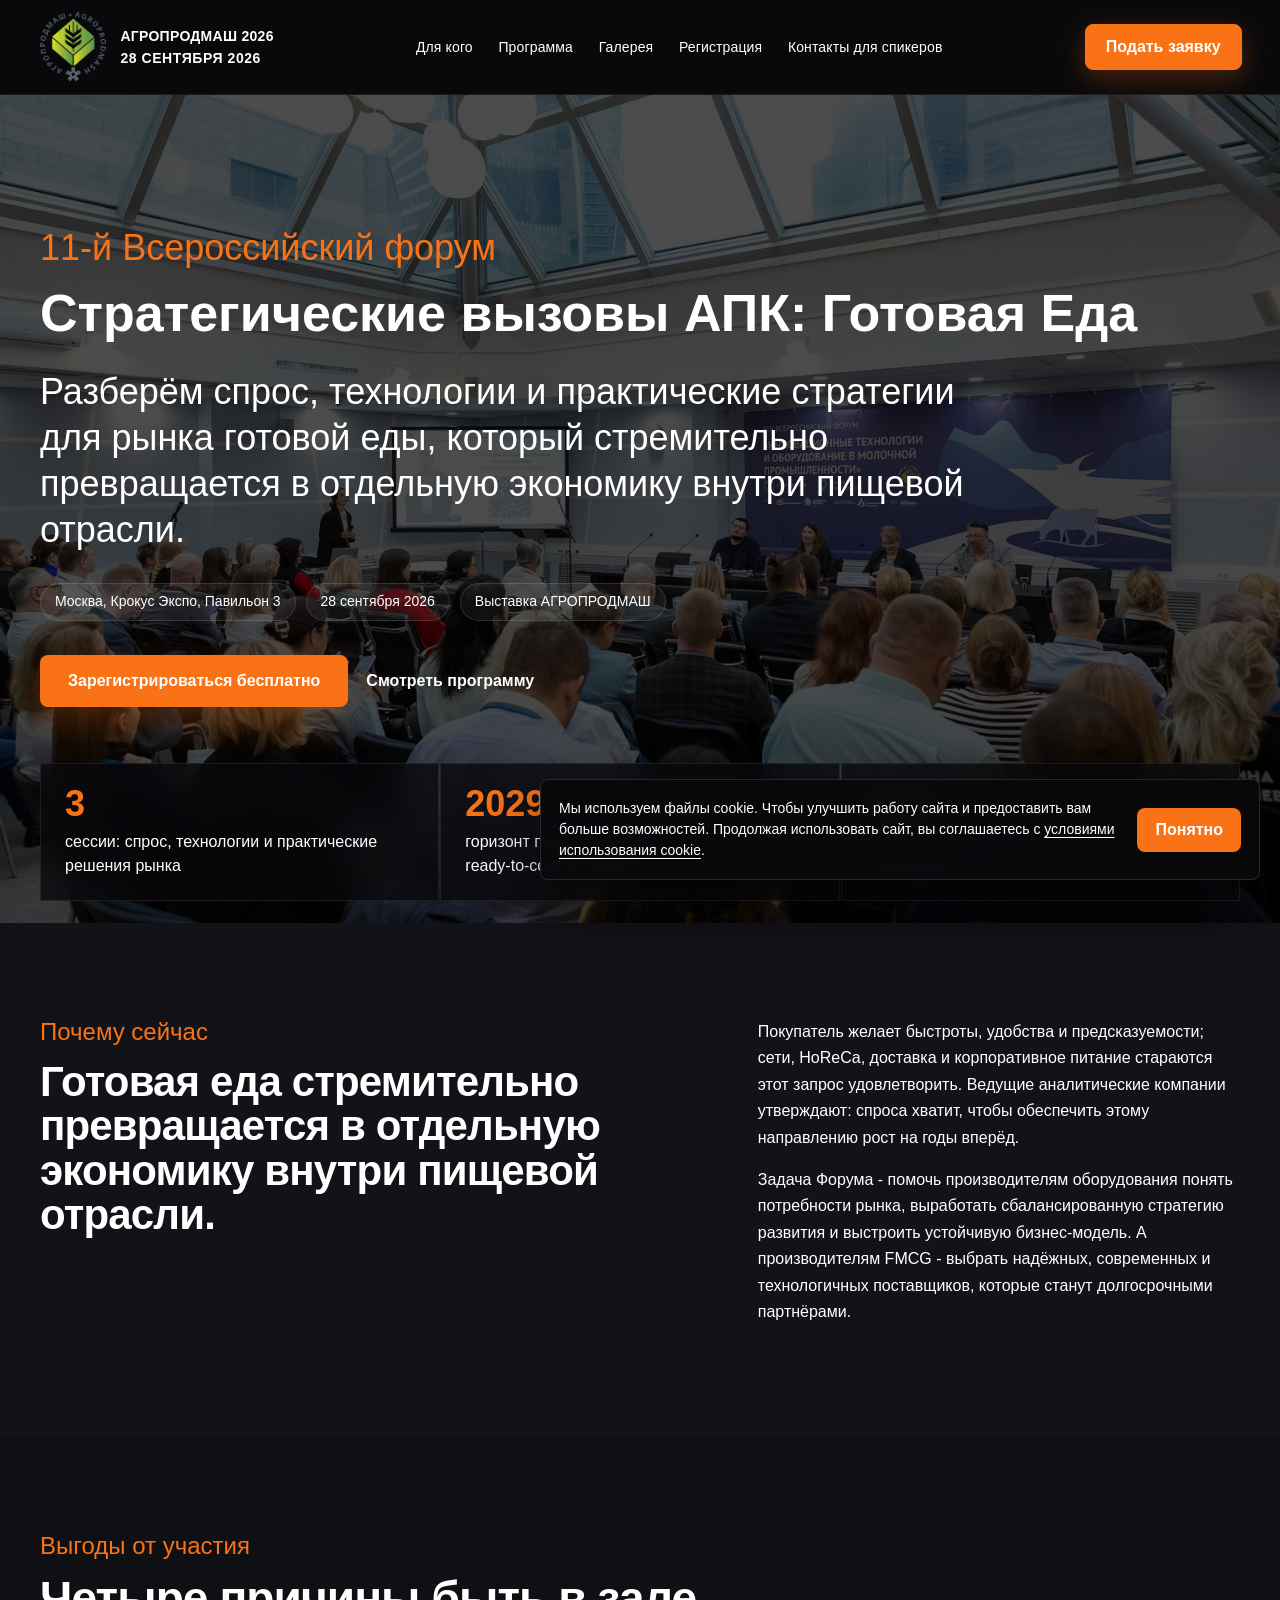
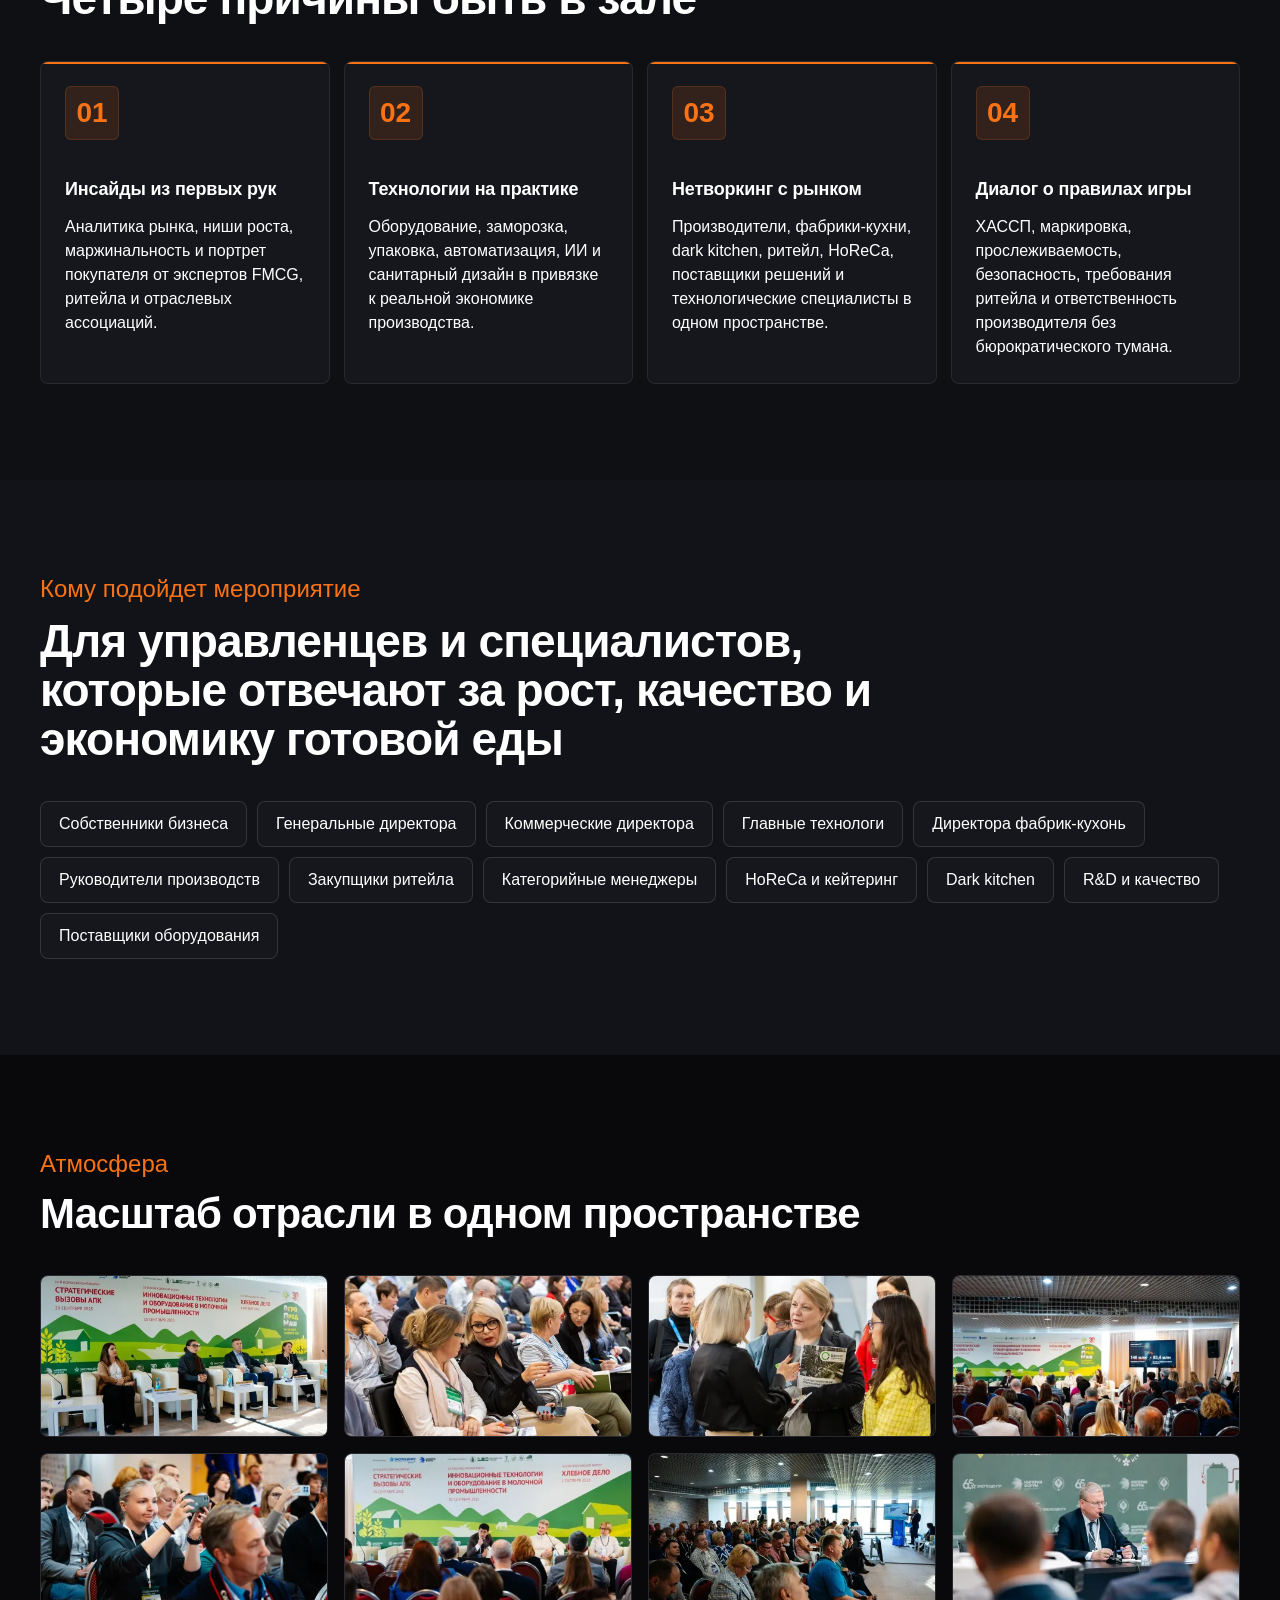
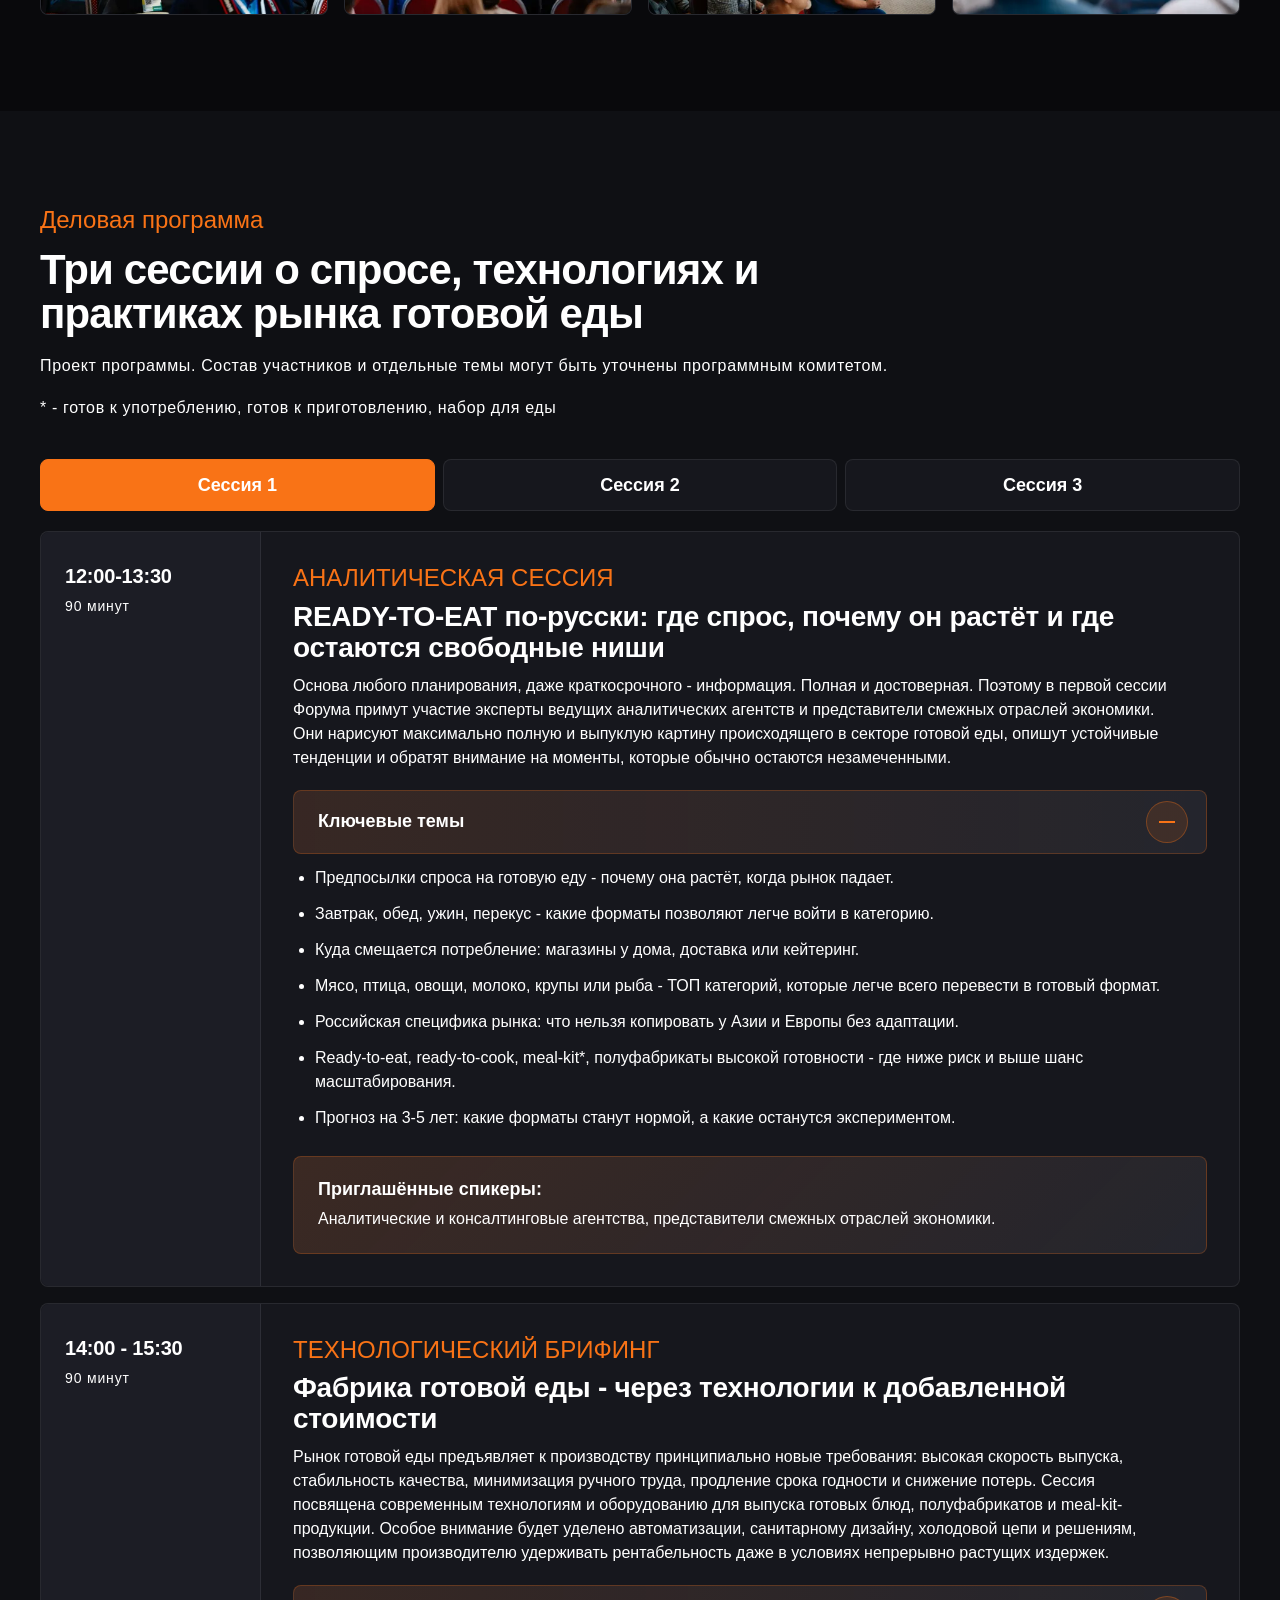
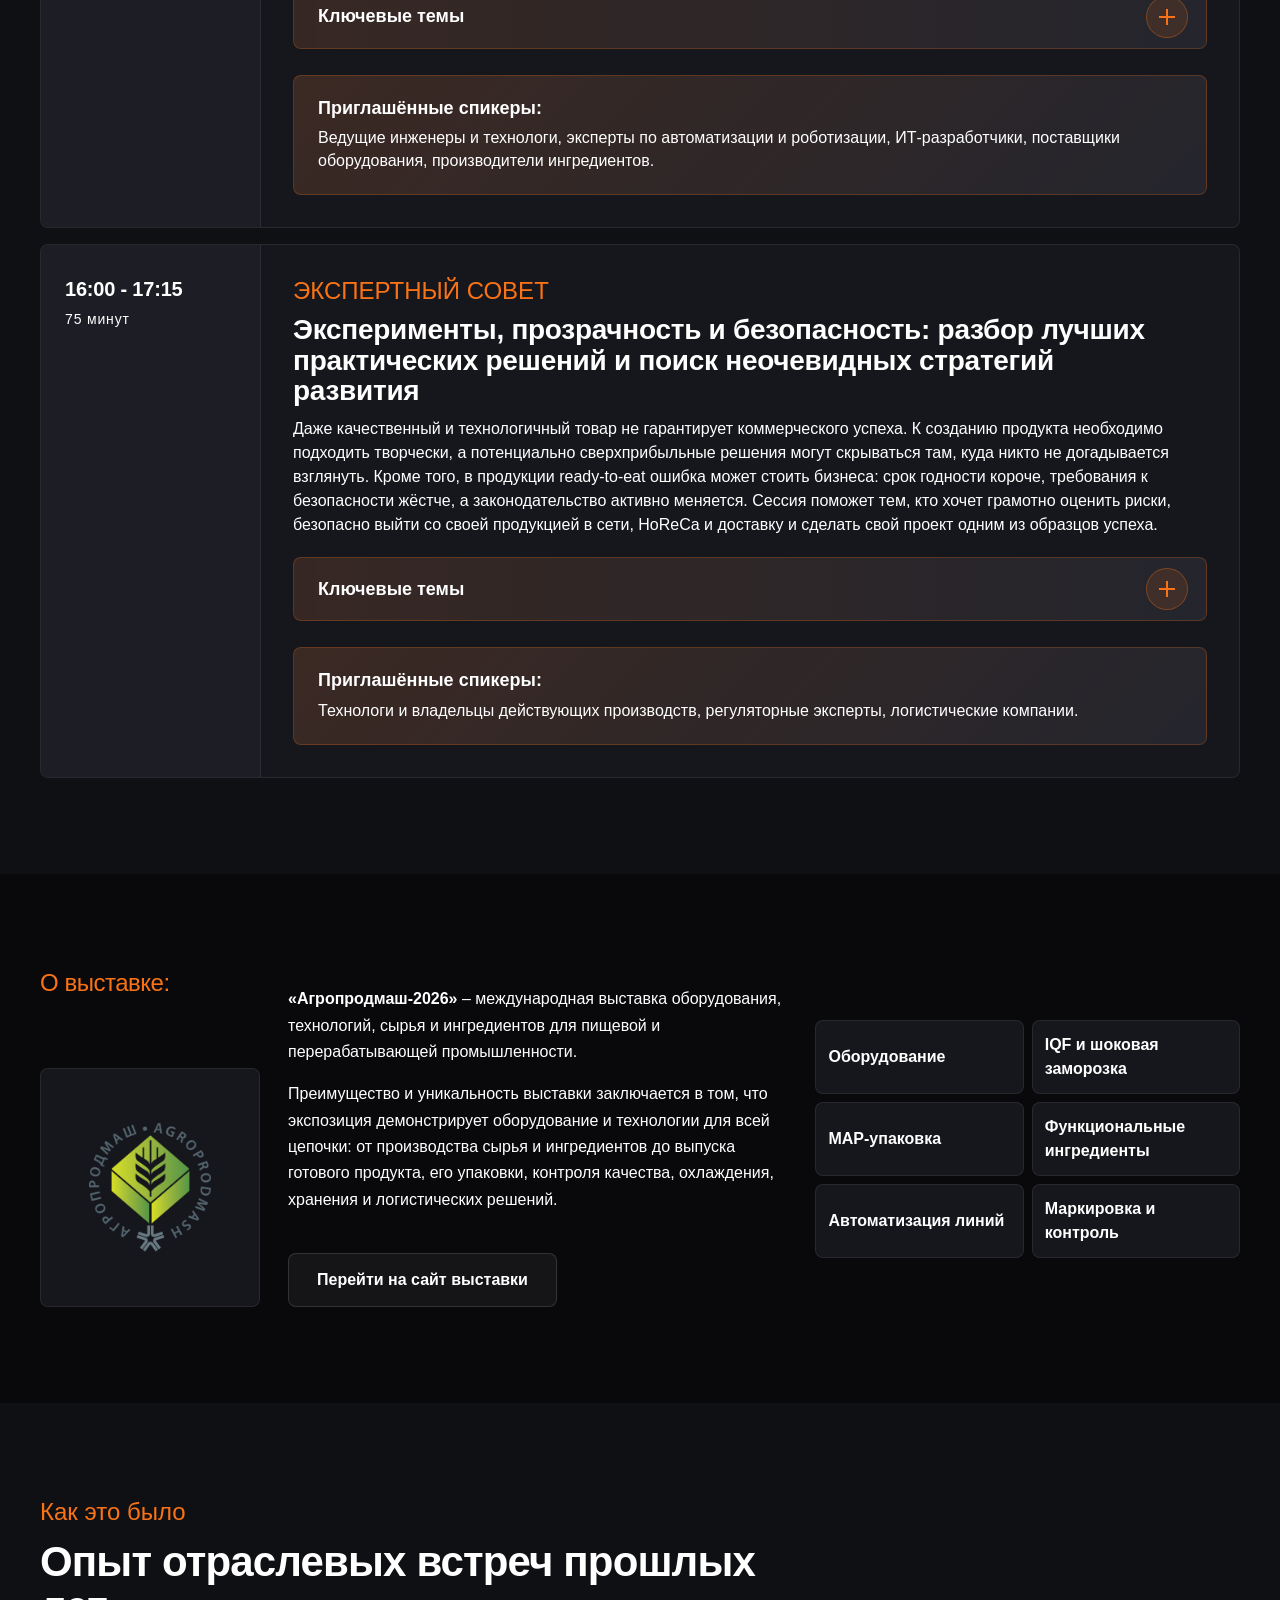
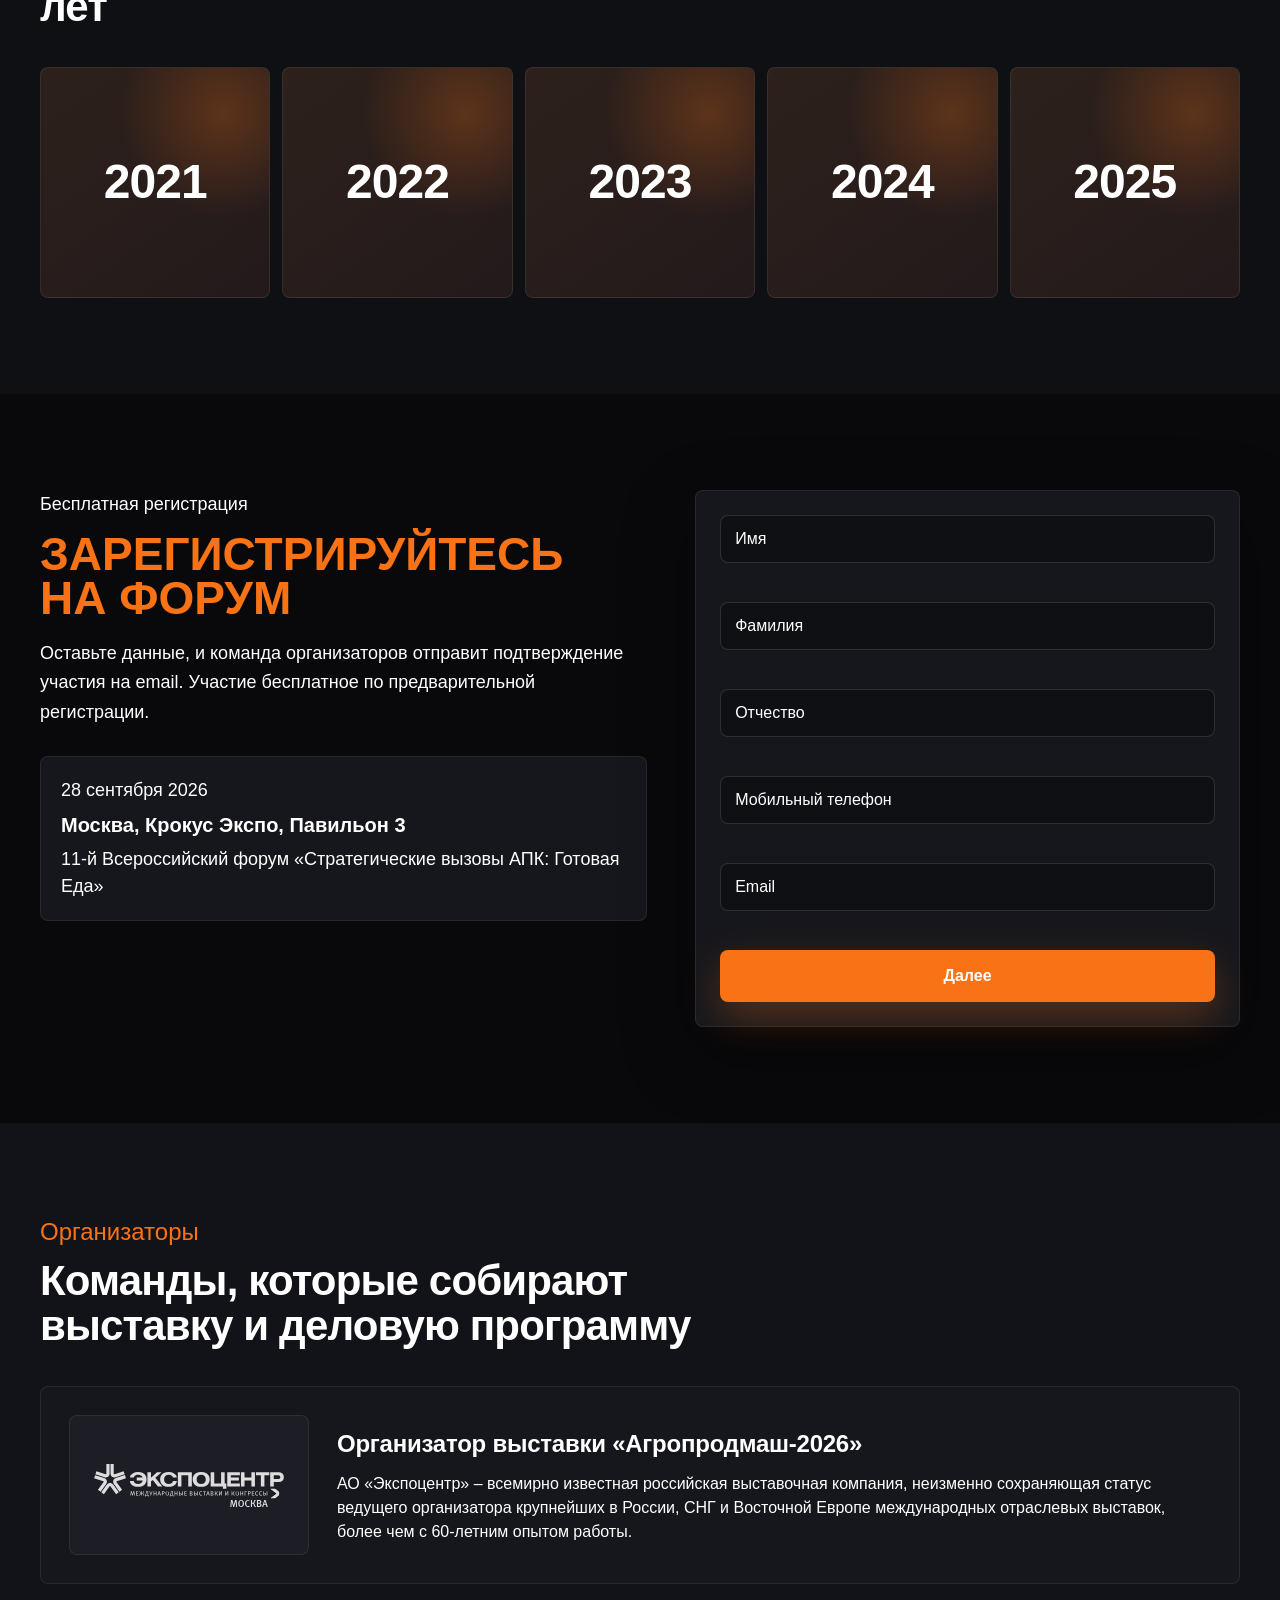
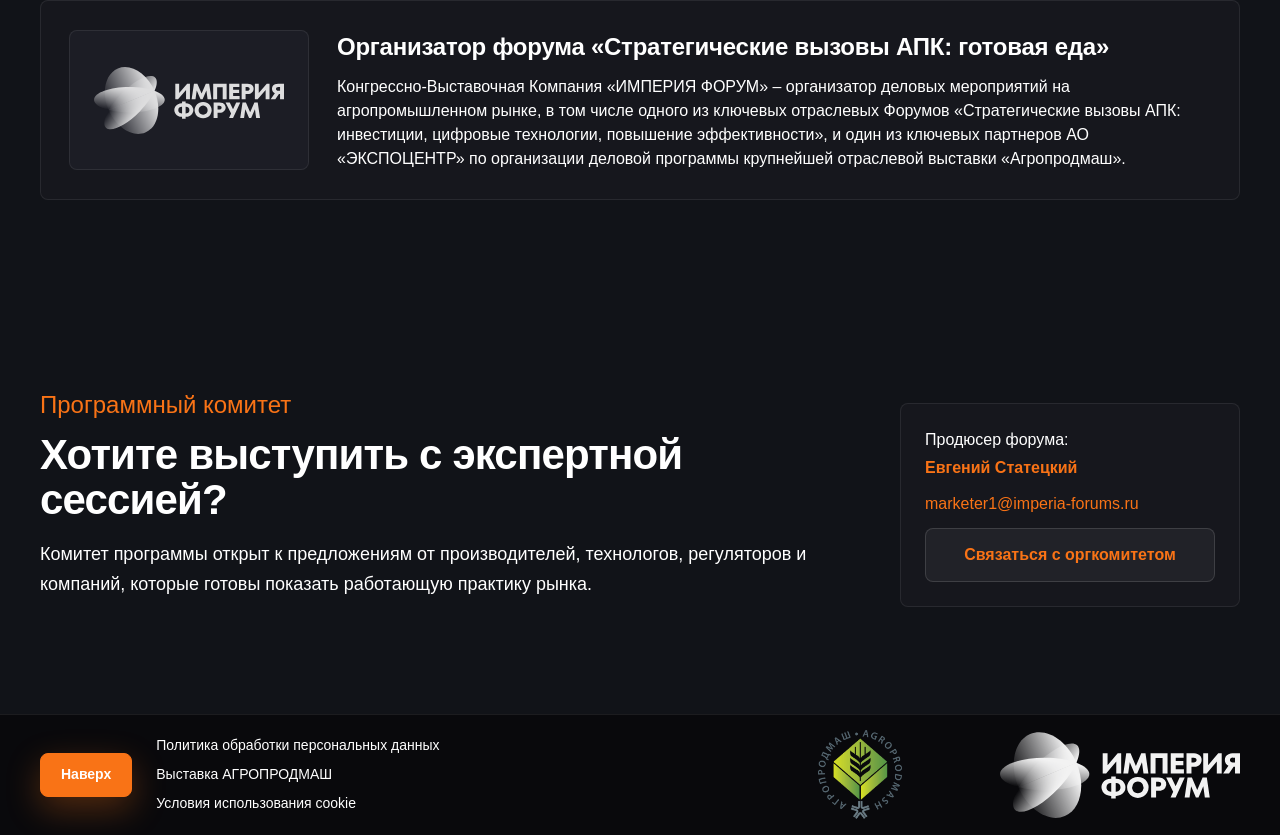
==== commit 7b431bb4: "Optimize media delivery and frontend loading" ====
--- a/index.html
+++ b/index.html
@@ -20,7 +20,7 @@
   <meta name="twitter:title" content="11-й Всероссийский форум «Стратегические вызовы АПК: Готовая еда»">
   <meta name="twitter:description" content="Форум о спросе, технологиях и практиках рынка готовой еды. 28 сентября 2026, Москва, Крокус Экспо, Павильон 3.">
   <meta name="twitter:image" content="https://apk-forum.ru/assets1/logo/APM_logo.png">
-  <link rel="stylesheet" href="source/style.css?v=20260731-2">
+  <link rel="stylesheet" href="source/style.min.css?v=20260731-3">
   <script type="application/ld+json">
     {
       "@context": "https://schema.org",
@@ -47,6 +47,16 @@
       }
     }
   </script>
+  <script type="application/ld+json">
+    {
+      "@context": "https://schema.org",
+      "@type": "Organization",
+      "name": "Империя Форум",
+      "url": "https://imperiaforum.ru/",
+      "logo": "https://apk-forum.ru/assets1/logo/imperia-forum_logo.svg",
+      "email": "marketer1@imperia-forums.ru"
+    }
+  </script>
   <!-- Yandex.Metrika counter -->
   <script type="text/javascript">
     (function(m,e,t,r,i,k,a){
@@ -72,7 +82,7 @@
 <body>
   <header class="site-header" data-header>
     <a class="brand" href="#top" aria-label="АГРОПРОДМАШ 2026">
-      <img class="brand__logo" src="assets1/logo/APM_logo.png" alt="АГРОПРОДМАШ" decoding="async" fetchpriority="high">
+      <img class="brand__logo" src="assets1/logo/APM_logo.png" alt="АГРОПРОДМАШ" width="150" height="159" decoding="async" fetchpriority="high">
       <span class="brand__text">
         <strong>АГРОПРОДМАШ 2026</strong>
         <small class="brand__date">28 СЕНТЯБРЯ 2026</small>
@@ -100,6 +110,7 @@
     <section class="hero" aria-labelledby="hero-title">
       <div class="hero__media" aria-hidden="true">
         <video class="hero__video" autoplay loop muted playsinline webkit-playsinline preload="auto" poster="assets1/ЗалКонференции.jpg" controlslist="nodownload nofullscreen noremoteplayback" disablepictureinpicture disableremoteplayback>
+          <source src="assets1/IMG_5091.web.mp4" type="video/mp4">
           <source src="assets1/IMG_5091.MP4" type="video/mp4">
         </video>
       </div>
@@ -209,28 +220,28 @@
         </div>
         <div class="gallery-collage" aria-label="Фотографии прошлых форумов">
           <figure class="gallery-collage__item">
-            <img src="assets1/webp/1.webp" alt="Участники форума в зале" loading="lazy" decoding="async" fetchpriority="low">
-          </figure>
-          <figure class="gallery-collage__item">
-            <img src="assets1/webp/2.webp" alt="Деловая программа форума" loading="lazy" decoding="async" fetchpriority="low">
-          </figure>
-          <figure class="gallery-collage__item">
-            <img src="assets1/webp/3.webp" alt="Выставочная экспозиция" loading="lazy" decoding="async" fetchpriority="low">
-          </figure>
-          <figure class="gallery-collage__item">
-            <img src="assets1/webp/4.webp" alt="Участники у стендов" loading="lazy" decoding="async" fetchpriority="low">
-          </figure>
-          <figure class="gallery-collage__item">
-            <img src="assets1/webp/5.webp" alt="Конференц-зал форума" loading="lazy" decoding="async" fetchpriority="low">
-          </figure>
-          <figure class="gallery-collage__item">
-            <img src="assets1/webp/6.webp" alt="Нетворкинг участников" loading="lazy" decoding="async" fetchpriority="low">
-          </figure>
-          <figure class="gallery-collage__item">
-            <img src="assets1/webp/7.webp" alt="Отраслевая встреча" loading="lazy" decoding="async" fetchpriority="low">
-          </figure>
-          <figure class="gallery-collage__item">
-            <img src="assets1/webp/8.webp" alt="Атмосфера форума" loading="lazy" decoding="async" fetchpriority="low">
+            <img src="assets1/webp/1.webp" srcset="assets1/webp/responsive/1-480.webp 480w, assets1/webp/responsive/1-768.webp 768w, assets1/webp/responsive/1-1120.webp 1120w, assets1/webp/1.webp 1124w" alt="Участники форума в зале" width="1124" height="727" sizes="(max-width: 620px) calc(100vw - 24px), (max-width: 860px) calc((100vw - 48px) / 2), (max-width: 1200px) calc((100vw - 80px) / 4), 288px" loading="lazy" decoding="async" fetchpriority="low">
+          </figure>
+          <figure class="gallery-collage__item">
+            <img src="assets1/webp/2.webp" srcset="assets1/webp/responsive/2-480.webp 480w, assets1/webp/responsive/2-768.webp 768w, assets1/webp/responsive/2-1120.webp 1120w, assets1/webp/2.webp 1680w" alt="Деловая программа форума" width="1680" height="1120" sizes="(max-width: 620px) calc(100vw - 24px), (max-width: 860px) calc((100vw - 48px) / 2), (max-width: 1200px) calc((100vw - 80px) / 4), 288px" loading="lazy" decoding="async" fetchpriority="low">
+          </figure>
+          <figure class="gallery-collage__item">
+            <img src="assets1/webp/3.webp" srcset="assets1/webp/responsive/3-480.webp 480w, assets1/webp/responsive/3-768.webp 768w, assets1/webp/responsive/3-1120.webp 1120w, assets1/webp/3.webp 1680w" alt="Выставочная экспозиция" width="1680" height="1120" sizes="(max-width: 620px) calc(100vw - 24px), (max-width: 860px) calc((100vw - 48px) / 2), (max-width: 1200px) calc((100vw - 80px) / 4), 288px" loading="lazy" decoding="async" fetchpriority="low">
+          </figure>
+          <figure class="gallery-collage__item">
+            <img src="assets1/webp/4.webp" srcset="assets1/webp/responsive/4-480.webp 480w, assets1/webp/4.webp 753w" alt="Участники у стендов" width="753" height="505" sizes="(max-width: 620px) calc(100vw - 24px), (max-width: 860px) calc((100vw - 48px) / 2), (max-width: 1200px) calc((100vw - 80px) / 4), 288px" loading="lazy" decoding="async" fetchpriority="low">
+          </figure>
+          <figure class="gallery-collage__item">
+            <img src="assets1/webp/5.webp" srcset="assets1/webp/responsive/5-480.webp 480w, assets1/webp/5.webp 756w" alt="Конференц-зал форума" width="756" height="505" sizes="(max-width: 620px) calc(100vw - 24px), (max-width: 860px) calc((100vw - 48px) / 2), (max-width: 1200px) calc((100vw - 80px) / 4), 288px" loading="lazy" decoding="async" fetchpriority="low">
+          </figure>
+          <figure class="gallery-collage__item">
+            <img src="assets1/webp/6.webp" srcset="assets1/webp/responsive/6-480.webp 480w, assets1/webp/6.webp 738w" alt="Нетворкинг участников" width="738" height="492" sizes="(max-width: 620px) calc(100vw - 24px), (max-width: 860px) calc((100vw - 48px) / 2), (max-width: 1200px) calc((100vw - 80px) / 4), 288px" loading="lazy" decoding="async" fetchpriority="low">
+          </figure>
+          <figure class="gallery-collage__item">
+            <img src="assets1/webp/7.webp" srcset="assets1/webp/responsive/7-480.webp 480w, assets1/webp/responsive/7-768.webp 768w, assets1/webp/responsive/7-1120.webp 1120w, assets1/webp/7.webp 1280w" alt="Отраслевая встреча" width="1280" height="854" sizes="(max-width: 620px) calc(100vw - 24px), (max-width: 860px) calc((100vw - 48px) / 2), (max-width: 1200px) calc((100vw - 80px) / 4), 288px" loading="lazy" decoding="async" fetchpriority="low">
+          </figure>
+          <figure class="gallery-collage__item">
+            <img src="assets1/webp/8.webp" srcset="assets1/webp/responsive/8-480.webp 480w, assets1/webp/responsive/8-768.webp 768w, assets1/webp/responsive/8-1120.webp 1120w, assets1/webp/8.webp 1294w" alt="Атмосфера форума" width="1294" height="863" sizes="(max-width: 620px) calc(100vw - 24px), (max-width: 860px) calc((100vw - 48px) / 2), (max-width: 1200px) calc((100vw - 80px) / 4), 288px" loading="lazy" decoding="async" fetchpriority="low">
           </figure>
         </div>
       </div>
@@ -348,7 +359,7 @@
         <div class="expo__brand-wrap">
           <h2 id="expo-title">О выставке:</h2>
           <div class="expo__brand">
-            <img src="assets1/logo/APM_logo.png" alt="АГРОПРОДМАШ" loading="lazy" decoding="async" fetchpriority="low">
+            <img src="assets1/logo/APM_logo.png" alt="АГРОПРОДМАШ" width="150" height="159" loading="lazy" decoding="async" fetchpriority="low">
           </div>
         </div>
         <div class="expo__copy">
@@ -499,7 +510,7 @@
         <div class="organizers-list">
           <article class="organizer-card">
             <div class="organizer-card__logo">
-              <img src="assets1/logo/expocentr_logo.svg" alt="Экспоцентр" loading="lazy" decoding="async" fetchpriority="low">
+              <img src="assets1/logo/expocentr_logo.svg" alt="Экспоцентр" width="521" height="118" loading="lazy" decoding="async" fetchpriority="low">
             </div>
             <div>
               <h3>Организатор выставки «Агропродмаш-2026»</h3>
@@ -508,7 +519,7 @@
           </article>
           <article class="organizer-card">
             <div class="organizer-card__logo">
-              <img src="assets1/logo/imperia-forum_logo.svg" alt="Империя Форум" loading="lazy" decoding="async" fetchpriority="low">
+              <img src="assets1/logo/imperia-forum_logo.svg" alt="Империя Форум" width="627" height="223" loading="lazy" decoding="async" fetchpriority="low">
             </div>
             <div>
               <h3>Организатор форума «Стратегические вызовы АПК: готовая еда»</h3>
@@ -546,8 +557,8 @@
         <a href="docs/cookie.html">Условия использования cookie</a>
       </nav>
       <div class="footer__logos" aria-label="Логотипы организаторов">
-        <img class="footer__apm" src="assets1/logo/APM_logo.png" alt="АГРОПРОДМАШ" loading="lazy" decoding="async" fetchpriority="low">
-        <img class="footer__imperia" src="assets1/logo/imperia-forum_logo.svg" alt="Империя Форум" loading="lazy" decoding="async" fetchpriority="low">
+        <img class="footer__apm" src="assets1/logo/APM_logo.png" alt="АГРОПРОДМАШ" width="150" height="159" loading="lazy" decoding="async" fetchpriority="low">
+        <img class="footer__imperia" src="assets1/logo/imperia-forum_logo.svg" alt="Империя Форум" width="627" height="223" loading="lazy" decoding="async" fetchpriority="low">
       </div>
     </div>
   </footer>
@@ -560,6 +571,6 @@
     <p>Мы используем файлы cookie. Чтобы улучшить работу сайта и предоставить вам больше возможностей. Продолжая использовать сайт, вы соглашаетесь с <a href="docs/cookie.html"><strong>условиями использования cookie</strong></a>.</p>
     <button class="cookie-banner__button" type="button" data-cookie-accept>Понятно</button>
   </div>
-  <script src="source/script.js?v=20260731-2"></script>
+  <script src="source/script.min.js?v=20260731-3"></script>
 </body>
 </html>
--- a/source/style.min.css
+++ b/source/style.min.css
@@ -0,0 +1 @@
+:root{--bg-deep: #09090c;--bg-primary: #0f1014;--bg-section: #111318;--bg-card: #16171d;--bg-card-alt: #1c1d25;--accent: #e8500a;--accent-str: #f97316;--accent-dim: rgba(249, 115, 22, .12);--accent-glow: rgba(249, 115, 22, .2);--text-main: #ffffff;--text-muted: #ffffff;--text-dim: #ffffff;--border: rgba(255, 255, 255, .08);--border-med: rgba(255, 255, 255, .13);--shadow: 0 24px 70px rgba(0, 0, 0, .4);--radius: 8px;--space-xs: 8px;--space-sm: 16px;--space-md: 24px;--space-lg: 48px;--space-xl: 96px;--container: 1200px;--font-display: "PT Sans", -apple-system, BlinkMacSystemFont, "Segoe UI", Arial, sans-serif;--font-mono: "PT Sans", -apple-system, BlinkMacSystemFont, "Segoe UI", Arial, sans-serif;--font-body: "PT Sans", -apple-system, BlinkMacSystemFont, "Segoe UI", Arial, sans-serif}*{box-sizing:border-box}html{scroll-behavior:smooth;-webkit-text-size-adjust:100%}body{margin:0;background:var(--bg-primary);color:var(--text-main);font-family:var(--font-body);line-height:1.5;overflow-x:hidden}body.nav-open{overflow:hidden}img{display:block;max-width:100%}a{color:inherit}button,input{font:inherit}button{cursor:pointer}:focus-visible{outline:3px solid rgba(249,115,22,.55);outline-offset:3px}@media(prefers-reduced-motion:reduce){html{scroll-behavior:auto}*,*:before,*:after{transition-duration:.01ms!important;animation-duration:.01ms!important;animation-iteration-count:1!important}}h1,h2,h3{font-family:var(--font-display);font-weight:800;overflow-wrap:anywhere}.container{width:min(100% - 32px,var(--container));margin-inline:auto}.site-header{position:sticky;top:0;z-index:50;display:grid;grid-template-columns:auto 1fr auto;gap:var(--space-md);align-items:center;min-height:72px;padding:12px clamp(16px,3vw,40px);border-bottom:1px solid var(--border);background:#09090ce6;color:#fff;-webkit-backdrop-filter:blur(22px);backdrop-filter:blur(22px)}.brand{display:inline-flex;align-items:center;gap:12px;text-decoration:none}.brand__logo{width:70px;height:70px;max-height:70px;object-fit:contain}.brand__text{display:grid;gap:1px}.brand__text strong{font-size:14px;font-weight:700;letter-spacing:.02em}.brand__text small{color:#fff;font-family:var(--font-mono);font-size:11px;letter-spacing:.06em}.brand__text .brand__date{color:#fff;font-size:14px;font-weight:700;letter-spacing:.04em}.site-nav{display:flex;justify-content:center;gap:clamp(14px,2vw,28px);color:#fff;font-size:14px;letter-spacing:.01em}.site-nav a,.header-cta{text-decoration:none;transition:color .18s ease,background .18s ease,border-color .18s ease}.site-nav a:hover{color:#fff}.header-cta{min-width:136px;padding:10px 20px;border:1px solid var(--accent-str);border-radius:var(--radius);background:var(--accent-str);color:#fff;text-align:center;font-size:16px;font-weight:700;box-shadow:0 8px 28px #f9731647}.header-cta:hover{background:#ff8c38;border-color:#ff8c38}.nav-toggle{display:none;width:44px;height:44px;border:1px solid var(--border);border-radius:var(--radius);background:#ffffff0d}.nav-toggle span{display:block;width:20px;height:2px;margin:5px auto;background:#fff;transition:transform .2s ease,opacity .2s ease}.hero{position:relative;min-height:calc(100vh - 72px);min-height:calc(100svh - 72px);display:grid;align-items:end;overflow:hidden;background:var(--bg-deep);color:#fff}.hero__media,.hero__overlay{position:absolute;inset:0}.hero__media{z-index:0;pointer-events:none;user-select:none;background:linear-gradient(90deg,#09090c4d,#09090c2e),url(../assets1/\417\430\43b\41a\43e\43d\444\435\440\435\43d\446\438\438.jpg) center / cover no-repeat}.hero__video{width:100%;height:100%;object-fit:cover;transform:scale(1.1);transform-origin:center center;display:block;pointer-events:none;user-select:none}.hero__media.video-fallback .hero__video{opacity:0}.hero__overlay{z-index:1;opacity:.7;background:#000}.hero__content{position:relative;z-index:2;width:min(100% - 32px,var(--container));max-width:var(--container);margin-inline:auto;padding:116px 0 38px}.eyebrow{margin:0 0 14px;color:var(--accent-str);font-family:var(--font-mono);font-size:24px;font-weight:500;letter-spacing:0;line-height:1.12;text-transform:none}.hero .eyebrow{max-width:none;margin-bottom:18px;font-family:var(--font-display);font-size:36px;font-weight:500;line-height:1.08}.hero h1{max-width:none;margin:0;font-size:52px;font-weight:700;line-height:1.05;letter-spacing:0}.hero__lead{max-width:980px;margin:28px 0 0;color:#fff;font-size:36px;line-height:1.28}.hero__meta{display:flex;flex-wrap:wrap;gap:10px;margin:30px 0 0}.hero__meta span,.hero__meta a{display:inline-flex;align-items:center;min-height:38px;padding:7px 14px;border:1px solid var(--border-med);border-radius:999px;background:#ffffff0d;color:#fff;font-family:var(--font-mono);font-size:14px;text-decoration:none}.hero__meta a:hover{background:var(--accent-dim);border-color:#f973164d}.hero__actions{display:flex;flex-wrap:wrap;align-items:center;gap:18px;margin-top:34px}.btn{display:inline-flex;align-items:center;justify-content:center;min-height:52px;padding:14px 28px;border:0;border-radius:var(--radius);text-decoration:none;font-size:16px;font-weight:700;transition:transform .18s ease,box-shadow .18s ease,background .18s ease}.btn:hover{transform:translateY(-2px)}.btn--primary{background:var(--accent-str);color:#fff;box-shadow:0 16px 40px #f9731647}.btn--primary:hover{background:#ff8c38;box-shadow:0 20px 48px #f9731661}.btn--secondary{border:1px solid var(--border-med);background:#ffffff0d;color:var(--text-main)}.btn--secondary:hover{background:#ffffff17}.hero__link{color:#fff;font-size:16px;font-weight:700;text-decoration:none}.hero__link:hover{color:#fff}.hero__stats{position:relative;z-index:2;display:grid;grid-template-columns:repeat(3,1fr);gap:1px;padding-bottom:22px}.hero__stats article{min-height:120px;padding:22px 24px;border:1px solid var(--border);background:#09090cc2;-webkit-backdrop-filter:blur(14px);backdrop-filter:blur(14px)}.hero__stats strong{display:block;margin-bottom:8px;color:var(--accent-str);font-family:var(--font-display);font-size:36px;font-weight:800;line-height:1}.hero__stats span{color:#fff;font-size:16px}.section{padding:var(--space-xl) 0;background:var(--bg-primary);color:var(--text-main)}.section--light{background:var(--bg-section)}.section--dark{background:var(--bg-deep)}.section__head{max-width:780px;margin-bottom:38px}.section__head--wide{max-width:920px}.section h2{margin:0;color:#fff;font-size:clamp(26px,3.6vw,50px);font-weight:700;line-height:1.06;letter-spacing:-.02em}#why-title,#history-title,#gallery-title,#speaker-contact-title{font-size:42px}.section--dark .eyebrow,.section--dark h2{font-weight:800}.section__head p:not(.eyebrow),.lead-copy,.expo p,.registration__copy p,.speaker-contact p{color:var(--text-muted);font-size:16px;line-height:1.65}.split{display:grid;grid-template-columns:minmax(0,1fr) minmax(320px,.72fr);gap:var(--space-lg);align-items:start}.lead-copy p:first-child{margin-top:0}.benefits-grid{display:grid;grid-template-columns:repeat(4,1fr);gap:14px}.benefit-card{position:relative;min-height:280px;padding:24px;border:1px solid var(--border);border-radius:var(--radius);background:var(--bg-card);overflow:hidden;transition:border-color .2s ease}.benefit-card:hover{border-color:var(--border-med)}.benefit-card:before{content:"";position:absolute;top:0;left:0;right:0;height:2px;background:var(--accent-str)}.benefit-card__icon{display:inline-grid;place-items:center;width:54px;height:54px;margin-bottom:36px;border-radius:6px;background:var(--accent-dim);color:var(--accent-str);font-family:var(--font-mono);font-weight:700;font-size:28px;border:1px solid rgba(249,115,22,.18)}.benefit-card h3{margin:0 0 12px;color:#fff;font-size:18px;font-weight:700;letter-spacing:-.01em}.benefit-card p{margin:0;color:var(--text-muted);font-size:16px}.audience-tags{display:flex;flex-wrap:wrap;gap:10px}.audience-tags span{display:inline-flex;align-items:center;min-height:44px;padding:10px 18px;border:1px solid var(--border-med);border-radius:var(--radius);background:var(--bg-card);color:var(--text-main);font-weight:500;font-size:16px;transition:border-color .18s ease,background .18s ease}.audience-tags span:hover{border-color:#f9731659;background:var(--accent-dim)}.program-tabs{display:grid;grid-template-columns:repeat(3,1fr);gap:8px;margin-bottom:20px}.program-tab{min-height:52px;border:1px solid var(--border);border-radius:var(--radius);background:var(--bg-card);color:var(--text-muted);font-size:18px;font-weight:700;transition:border-color .18s ease,background .18s ease,color .18s ease}.program-tab:hover{border-color:var(--border-med);color:var(--text-main)}.program-tab.is-active{border-color:var(--accent-str);background:var(--accent-str);color:#fff}.program-panel{scroll-margin-top:96px;border:1px solid var(--border);border-radius:var(--radius);background:var(--bg-card)}.program-panel+.program-panel{margin-top:16px}.program-section #program-title,.organizers #organizers-title{font-size:42px}.program-note{color:var(--text-dim);font-family:var(--font-mono);font-size:12px;letter-spacing:.04em}.session{display:grid;grid-template-columns:220px 1fr}.session__time{padding:32px 24px;border-right:1px solid var(--border);background:var(--bg-card-alt);border-radius:var(--radius) 0 0 var(--radius)}.session__time span{display:block;color:#fff;font-size:20px;font-weight:700;line-height:1.2;letter-spacing:-.01em}.session__time small{display:block;margin-top:8px;color:var(--text-dim);font-family:var(--font-mono);font-size:14px;letter-spacing:.06em}.session__body{min-width:0;padding:32px}.session__format{margin:0 0 10px;color:var(--accent-str);font-family:var(--font-mono);font-size:24px;font-weight:500;line-height:1.15;letter-spacing:0;text-transform:uppercase}.session h3{margin:0;max-width:860px;color:#fff;font-size:28px;font-weight:700;line-height:1.1;letter-spacing:-.01em}.session h3+p{margin-top:10px}.session__body>p:not(.session__format){max-width:880px;color:var(--text-muted);font-size:16px}.accordion-trigger{width:100%;min-height:64px;margin:20px 0 0;padding:0 18px 0 24px;border:1px solid rgba(249,115,22,.24);border-radius:var(--radius);background:linear-gradient(90deg,#f973161f,#ffffff09),var(--bg-card-alt);color:var(--text-main);display:flex;align-items:center;justify-content:space-between;gap:16px;text-align:left;font-size:18px;font-weight:700;transition:border-color .18s ease,background .18s ease,box-shadow .18s ease,transform .18s ease}.accordion-trigger:hover{border-color:var(--accent-str);background:linear-gradient(90deg,#f9731633,#ffffff0f),var(--bg-card-alt);box-shadow:0 14px 36px #f9731629;transform:translateY(-1px)}.accordion-trigger:after{content:"";display:block;flex:0 0 40px;width:40px;height:40px;border:1px solid rgba(249,115,22,.34);border-radius:50%;background:linear-gradient(currentColor 0 0) center / 16px 2px no-repeat,linear-gradient(currentColor 0 0) center / 2px 16px no-repeat,#f973161f;color:var(--accent-str);transition:background .18s ease,color .18s ease,transform .18s ease}.accordion-trigger:hover:after{background:linear-gradient(currentColor 0 0) center / 16px 2px no-repeat,linear-gradient(currentColor 0 0) center / 2px 16px no-repeat,var(--accent-str);color:#fff;transform:scale(1.08)}.accordion-trigger[aria-expanded=true]:after{background:linear-gradient(currentColor 0 0) center / 16px 2px no-repeat,#f973161f}.accordion-trigger[aria-expanded=true]:hover:after{background:linear-gradient(currentColor 0 0) center / 16px 2px no-repeat,var(--accent-str)}.accordion-content{display:grid;grid-template-rows:0fr;transition:grid-template-rows .24s ease}.accordion-content.is-open{grid-template-rows:1fr}.accordion-content ul{min-height:0;margin:0;padding:0 0 0 22px;overflow:hidden}.accordion-content li{margin-top:12px;color:var(--text-muted);font-size:16px}.invited-speakers{margin-top:26px;padding:22px 24px;border:1px solid rgba(249,115,22,.24);border-radius:var(--radius);background:linear-gradient(135deg,#f9731624,#ffffff09),var(--bg-card-alt)}.invited-speakers strong{display:block;margin-bottom:8px;color:#fff;font-size:18px;font-weight:700;line-height:1.2}.invited-speakers p{max-width:880px;margin:0;color:#fff;font-size:16px;font-weight:500;line-height:1.4}.expo{background:var(--bg-deep);color:var(--text-main)}.expo__grid{display:grid;grid-template-columns:220px minmax(0,1fr) minmax(280px,.85fr);gap:28px;align-items:center}.expo__brand-wrap{display:grid;gap:14px;align-self:stretch}.expo__brand{display:grid;place-items:center;min-height:180px;padding:22px;border:1px solid var(--border);border-radius:var(--radius);background:var(--bg-card)}.expo__brand img{width:200px;max-height:130px;object-fit:contain}.expo h2{margin:0;color:var(--accent-str);font-size:24px;font-weight:500;text-align:left}.expo p{color:var(--text-muted);font-size:16px}.expo p strong{color:var(--text-main);font-weight:700}.route-list{display:grid;grid-template-columns:repeat(2,1fr);gap:8px}.route-list span{display:flex;align-items:center;min-height:54px;padding:12px;border:1px solid var(--border);border-radius:var(--radius);background:var(--bg-card);color:var(--text-main);font-size:16px;font-weight:700}.history{background:var(--bg-primary)}.history-grid{display:grid;grid-template-columns:repeat(5,1fr);gap:12px}.history-card{position:relative;display:grid;place-items:center;min-height:188px;aspect-ratio:1;overflow:hidden;padding:18px;border:1px solid var(--border);border-radius:var(--radius);background:linear-gradient(145deg,#f973161a,#d9440012),var(--bg-card);color:#fff;text-decoration:none;transition:border-color .22s ease}.history-card:hover{border-color:#f9731647}.history-card:before{content:"";position:absolute;inset:0;background:radial-gradient(circle at 80% 20%,rgba(249,115,22,.36),transparent 40%);opacity:.7;transition:transform .28s ease,opacity .28s ease}.history-card span,.history-card p{position:relative;z-index:1;margin:0;transition:transform .22s ease}.history-card span{font-family:var(--font-display);font-size:clamp(30px,4vw,48px);font-weight:700;line-height:1;letter-spacing:-.02em}.history-card p{display:none}.history-card:hover:before{transform:scale(1.18);opacity:1}.history-card:hover span{transform:scale(1.1)}.atmosphere{background:var(--bg-deep)}.atmosphere .eyebrow{font-weight:500}.atmosphere h2{font-weight:700}.gallery-collage{display:grid;grid-template-columns:repeat(4,minmax(0,1fr));gap:16px}.gallery-collage__item{min-width:0;min-height:0;margin:0;overflow:hidden;border:1px solid var(--border);border-radius:var(--radius);background:var(--bg-card);aspect-ratio:16 / 9}.gallery-collage__item img{width:100%;height:100%;object-fit:cover;transition:transform .32s ease,filter .32s ease}.gallery-collage__item:hover img{filter:saturate(1.08);transform:scale(1.035)}.registration{background:var(--bg-deep);color:var(--text-main);position:relative}.registration__grid{position:relative;display:grid;grid-template-columns:minmax(0,.78fr) minmax(360px,.7fr);gap:var(--space-lg);align-items:start}.registration__copy h2{margin:0;color:var(--accent-str);font-size:46px;font-weight:700;line-height:.95;letter-spacing:0}.registration__copy p{color:var(--text-muted);font-size:18px}.registration__note{display:grid;gap:6px;margin-top:28px;padding:20px;border:1px solid var(--border);border-radius:var(--radius);background:var(--bg-card)}.registration__note strong{color:#fff;font-size:20px;font-weight:700}.registration__note span{color:var(--text-muted);font-size:18px}.form{position:relative;display:grid;gap:14px;padding:24px;border:1px solid var(--border);border-radius:var(--radius);background:var(--bg-card);box-shadow:var(--shadow)}.form.is-success{min-height:420px;overflow:hidden}.form__trap{position:absolute;width:1px;height:1px;overflow:hidden;clip:rect(0 0 0 0);clip-path:inset(50%);white-space:nowrap;pointer-events:none}.form__trap input{position:absolute;left:-100vw}.form__step{display:none;gap:14px}.form__step.is-active{display:grid}.form__row{display:grid;gap:7px}.form label{position:absolute;width:1px;height:1px;overflow:hidden;clip:rect(0 0 0 0);clip-path:inset(50%);white-space:nowrap}.form .checkbox{position:static;width:auto;height:auto;overflow:visible;clip:auto;clip-path:none;white-space:normal;color:#fff;font-size:12px;font-weight:700;letter-spacing:.04em}.form input[type=text],.form input[type=email],.form input[type=tel]{width:100%;min-height:48px;padding:10px 14px;border:1px solid var(--border-med);border-radius:var(--radius);background:var(--bg-primary);color:var(--text-main);transition:border-color .18s ease}.form input::placeholder{color:#fff;opacity:1}.form input[type=text]:focus,.form input[type=email]:focus,.form input[type=tel]:focus{border-color:#f9731673;outline:none}.form input.is-invalid{border-color:#dc2626}.form__error{min-height:18px;color:#f87171;font-size:12px;font-family:var(--font-mono)}.form__error--submit{min-height:0;margin:0}.form__error--submit:empty{display:none}.checkbox{display:grid;grid-template-columns:22px 1fr;gap:12px;align-items:start;color:var(--text-muted);font-size:11px;line-height:1.45}.checkbox input{width:18px;height:18px;margin-top:1px;accent-color:var(--accent-str)}.checkbox a{color:var(--accent-str)}.form__next,.form__submit{width:100%}.form__actions{display:grid;grid-template-columns:1fr 1.2fr;gap:12px}.form__back{border:1px solid #656870;background:transparent;color:#fff;box-shadow:none}.form__back:hover{background:#6568701a;box-shadow:none}.form__success{margin:0;display:grid;align-content:center;justify-items:center;gap:12px;padding:28px 22px;border-radius:var(--radius);background:#fff;border:1px solid #ffffff;color:#000;text-align:center;font-weight:700;font-size:18px}.form.is-success .form__success{position:absolute;inset:0;min-height:100%;border-radius:inherit}.form__success[hidden]{display:none}.form__success span{display:grid;place-items:center;width:48px;height:48px;border-radius:50%;background:#16a34a;color:#fff;font-size:30px;line-height:1}.form__success p{margin:0}.speaker-contact__inner{display:grid;grid-template-columns:minmax(0,1fr) 340px;gap:var(--space-lg);align-items:center}.speaker-contact__inner h2{color:#fff}.speaker-contact .eyebrow{color:var(--accent-str);font-family:var(--font-mono);font-size:24px;font-weight:500;line-height:1.12;letter-spacing:0}.speaker-contact p{font-size:18px}.organizers-list{display:grid;gap:16px}.organizer-card{display:grid;grid-template-columns:240px minmax(0,1fr);gap:28px;align-items:center;padding:28px;border:1px solid var(--border);border-radius:var(--radius);background:var(--bg-card);transition:border-color .18s ease}.organizer-card:hover{border-color:var(--border-med)}.organizer-card__logo{display:grid;place-items:center;min-height:140px;padding:18px;border:1px solid var(--border);border-radius:var(--radius);background:var(--bg-card-alt)}.organizer-card__logo img{max-width:190px;max-height:92px;object-fit:contain;filter:brightness(0) invert(1);opacity:.85}.organizer-card h3{margin:0 0 10px;color:#fff;font-size:24px;font-weight:700;letter-spacing:-.01em}.organizer-card p{margin:0;color:var(--text-muted);font-size:16px}.contact-card{display:grid;gap:12px;padding:24px;border:1px solid var(--border);border-radius:var(--radius);background:var(--bg-card)}.contact-card strong{color:#fff;font-size:16px;font-weight:400}.contact-card strong span{display:block;margin-top:4px;color:var(--accent-str);font-weight:700}.contact-card a{color:var(--accent-str);text-decoration:none;font-weight:400}.contact-card .btn{font-weight:700}.footer{padding:15px 0;background:var(--bg-deep);border-top:1px solid var(--border);color:var(--text-muted)}.footer__grid{display:grid;grid-template-columns:auto minmax(220px,1fr) auto;gap:24px;align-items:center}.footer strong{color:#fff}.footer p{margin:8px 0 0}.footer__top{display:inline-flex;align-items:center;justify-content:center;min-height:44px;padding:10px 20px;border:1px solid var(--accent-str);border-radius:var(--radius);background:var(--accent-str);color:#fff;text-decoration:none;font-size:16px;font-weight:700;box-shadow:0 12px 34px #f973164d;transition:border-color .18s ease,background .18s ease,box-shadow .18s ease,transform .18s ease}.footer__top:hover{border-color:#ff8c38;background:#ff8c38;color:#fff;box-shadow:0 16px 42px #f973166b;transform:translateY(-1px)}.footer nav{display:grid;gap:8px}.footer a{color:var(--text-muted);font-size:14px;font-weight:500;text-decoration:none}.footer a.footer__top{color:#fff;font-weight:700}.footer a.footer__top:hover{color:#fff}.footer a:hover{color:var(--text-main)}.footer__logos{display:flex;align-items:center;justify-content:flex-end;gap:20px}.footer__apm{width:240px;max-height:90px;object-fit:contain}.footer__imperia{width:240px;max-height:90px;object-fit:contain;filter:brightness(0) invert(1);opacity:.95}.mobile-cta{display:none}.cookie-banner{position:fixed;right:20px;bottom:20px;z-index:110;display:grid;grid-template-columns:minmax(0,1fr) auto;gap:16px;align-items:center;width:min(720px,calc(100% - 40px));padding:18px;border:1px solid var(--border-med);border-radius:var(--radius);background:#09090cf7;color:#fff;box-shadow:0 24px 70px #00000080;-webkit-backdrop-filter:blur(20px);backdrop-filter:blur(20px)}.cookie-banner[hidden]{display:none}.cookie-banner p{margin:0;font-size:14px}.cookie-banner a{color:var(--text-main);text-decoration:underline;text-underline-offset:3px}.cookie-banner strong{font-weight:400}.cookie-banner__button{min-height:42px;padding:10px 18px;border:0;border-radius:var(--radius);background:var(--accent-str);color:#fff;font-size:16px;font-weight:700}@media(max-width:1100px){.benefits-grid{grid-template-columns:repeat(2,1fr)}.history-grid{grid-template-columns:repeat(3,1fr)}}@media(max-width:1024px){.section{padding:72px 0}.site-header{grid-template-columns:auto auto}.brand__logo{width:70px;height:70px}.nav-toggle{display:block;justify-self:end}.site-nav{position:fixed;inset:72px 0 auto;display:grid;gap:0;padding:8px 16px 18px;background:#09090cfc;-webkit-backdrop-filter:blur(20px);backdrop-filter:blur(20px);transform:translateY(-120%);transition:transform .24s ease}.site-nav.is-open{transform:translateY(0)}.site-nav a{padding:15px 0;border-bottom:1px solid var(--border)}.header-cta{display:none}.nav-toggle.is-open span:nth-child(1){transform:translateY(7px) rotate(45deg)}.nav-toggle.is-open span:nth-child(2){opacity:0}.nav-toggle.is-open span:nth-child(3){transform:translateY(-7px) rotate(-45deg)}.hero{min-height:auto}.hero__content{padding-top:96px;padding-bottom:30px}.hero .eyebrow{font-size:30px}.hero h1{font-size:48px}.hero__lead{max-width:820px;margin-top:22px;font-size:28px}.hero__actions{margin-top:28px}.hero__stats article{min-height:auto;padding:18px 20px}}@media(max-height:720px)and (min-width:621px){.hero{min-height:auto}.hero__content{padding-top:72px;padding-bottom:24px}.hero .eyebrow{font-size:28px}.hero h1{font-size:44px}.hero__lead{margin-top:18px;font-size:24px}.hero__meta{margin-top:22px}.hero__actions{margin-top:24px}.hero__stats{padding-bottom:16px}.hero__stats article{min-height:auto;padding:16px 18px}}@media(max-width:860px){.site-header{grid-template-columns:auto auto}.brand__logo{width:70px;height:70px}.nav-toggle{display:block;justify-self:end}.site-nav{position:fixed;inset:72px 0 auto;display:grid;gap:0;padding:8px 16px 18px;background:#09090cfc;-webkit-backdrop-filter:blur(20px);backdrop-filter:blur(20px);transform:translateY(-120%);transition:transform .24s ease}.site-nav.is-open{transform:translateY(0)}.site-nav a{padding:15px 0;border-bottom:1px solid var(--border)}.header-cta{display:none}.nav-toggle.is-open span:nth-child(1){transform:translateY(7px) rotate(45deg)}.nav-toggle.is-open span:nth-child(2){opacity:0}.nav-toggle.is-open span:nth-child(3){transform:translateY(-7px) rotate(-45deg)}.hero__content{padding-top:86px}.hero .eyebrow{font-size:30px}.hero h1{font-size:42px}.hero__lead{font-size:24px}.hero__stats,.split,.expo__grid,.registration__grid,.speaker-contact__inner,.footer__grid{grid-template-columns:1fr}.organizer-card{grid-template-columns:180px minmax(0,1fr)}.program-tabs{grid-template-columns:repeat(2,1fr)}.session{grid-template-columns:1fr}.session__time{border-right:0;border-bottom:1px solid var(--border);border-radius:var(--radius) var(--radius) 0 0}.registration__grid{grid-template-columns:minmax(0,1fr)}.gallery-collage{grid-template-columns:repeat(2,minmax(0,1fr))}.history-grid{grid-template-columns:repeat(2,1fr)}.footer__logos{justify-content:flex-start}}@media(max-width:620px){.container{width:min(100% - 24px,var(--container))}.section{padding:58px 0}.hero{min-height:auto}.hero__content{width:min(100% - 24px,var(--container));padding-bottom:24px}.eyebrow{font-size:20px}.hero .eyebrow{font-size:24px}.hero h1{max-width:100%;font-size:28px;line-height:1.08;word-break:break-word}.hero__lead{font-size:19px;word-break:break-word}.hero__link{display:inline-flex;align-items:center;justify-content:center;min-height:44px;padding:0 18px;border:1px solid var(--accent);border-radius:4px;text-align:center}.hero__meta{flex-direction:column;align-items:flex-start}.hero__meta span,.hero__meta a{max-width:100%}.hero__stats,.benefits-grid,.program-tabs,.route-list{grid-template-columns:1fr}.benefit-card{min-height:auto}.benefit-card__icon{margin-bottom:18px}.history-grid{grid-template-columns:repeat(2,minmax(0,1fr));gap:10px}.history-card{min-height:auto;padding:12px}.history-card span{font-size:30px}.gallery-collage{display:grid;grid-template-columns:1fr;gap:12px}.session__body,.session__time,.form{padding:20px}.registration__copy h2{font-size:28px}.form__actions{grid-template-columns:1fr}.organizer-card{grid-template-columns:1fr;padding:20px}.organizer-card__logo{min-height:110px}.footer__logos{flex-wrap:wrap;gap:14px}.footer__apm,.footer__imperia{width:min(210px,100%)}.cookie-banner{right:12px;bottom:82px;grid-template-columns:1fr;width:calc(100% - 24px)}.mobile-cta{position:sticky;bottom:0;z-index:40;display:block;padding:10px 12px;background:#09090cf2;-webkit-backdrop-filter:blur(16px);backdrop-filter:blur(16px);border-top:1px solid var(--border)}.mobile-cta .btn{width:100%}}
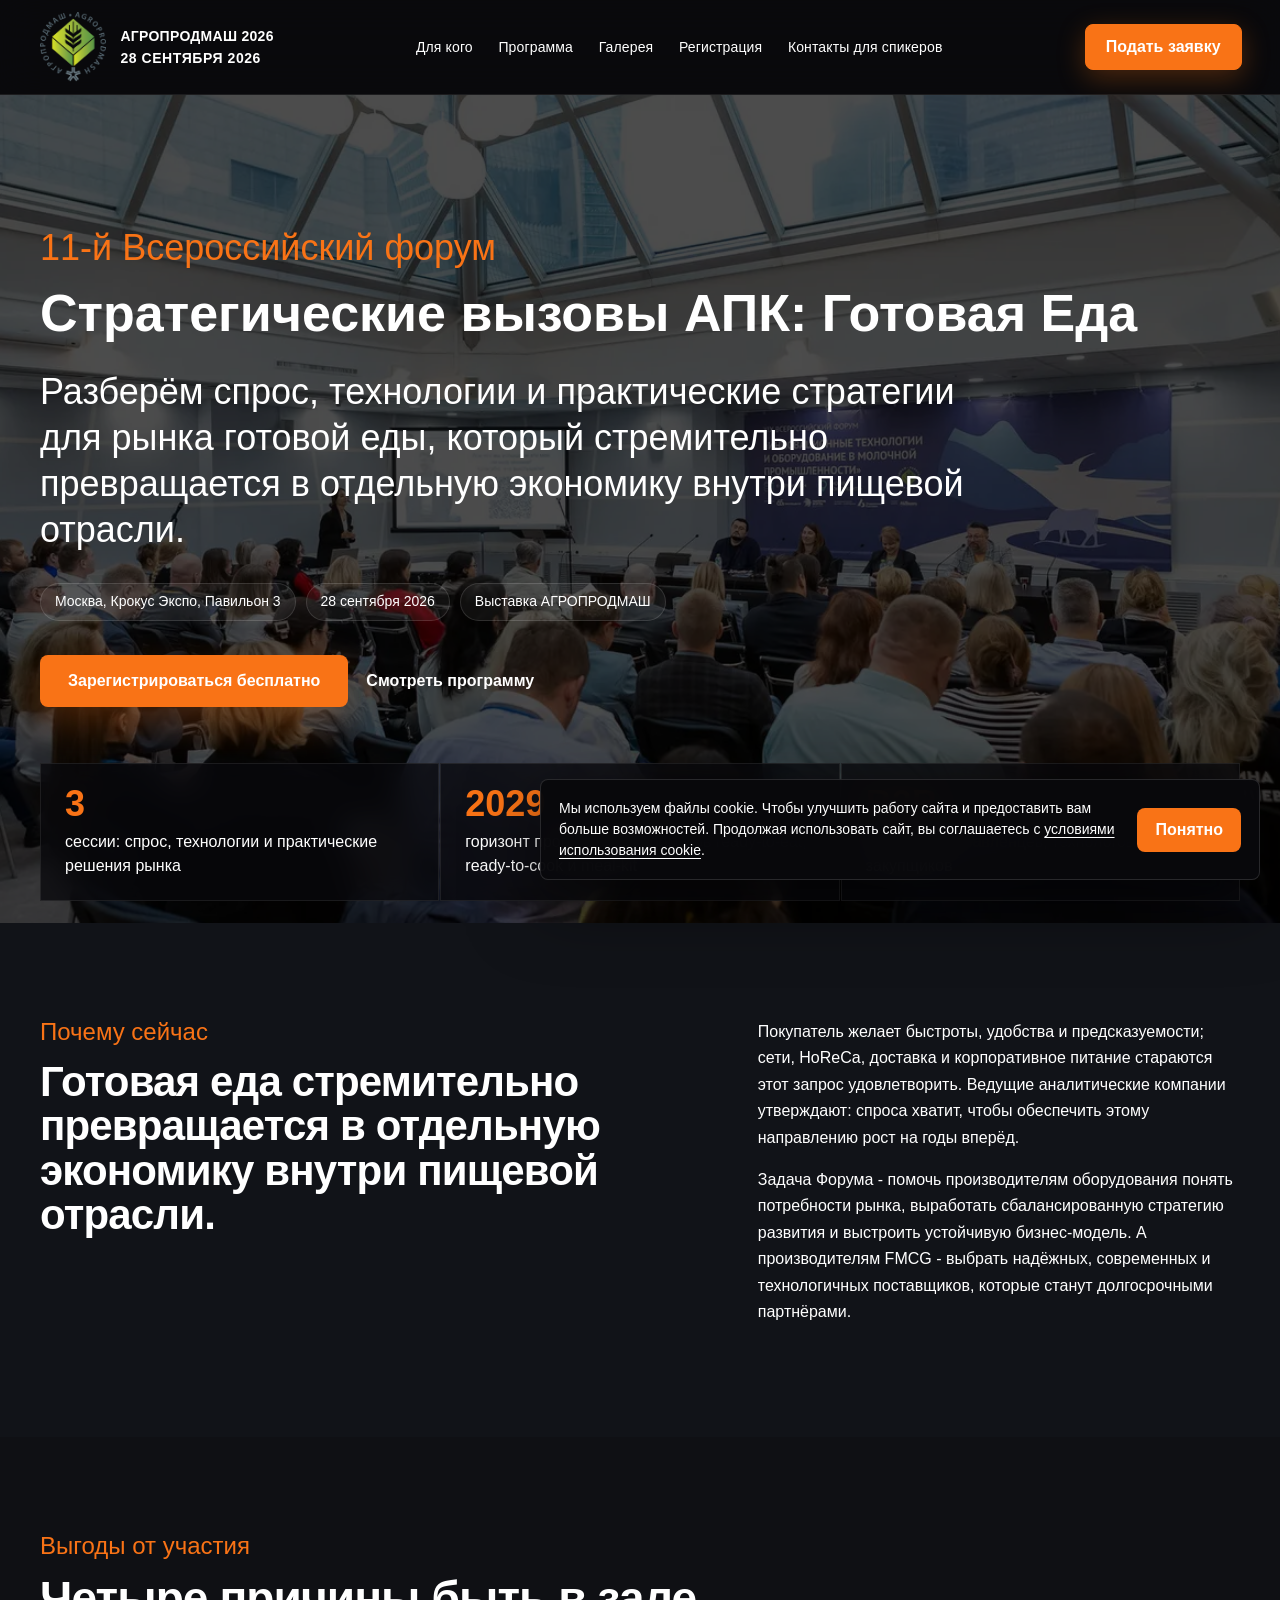
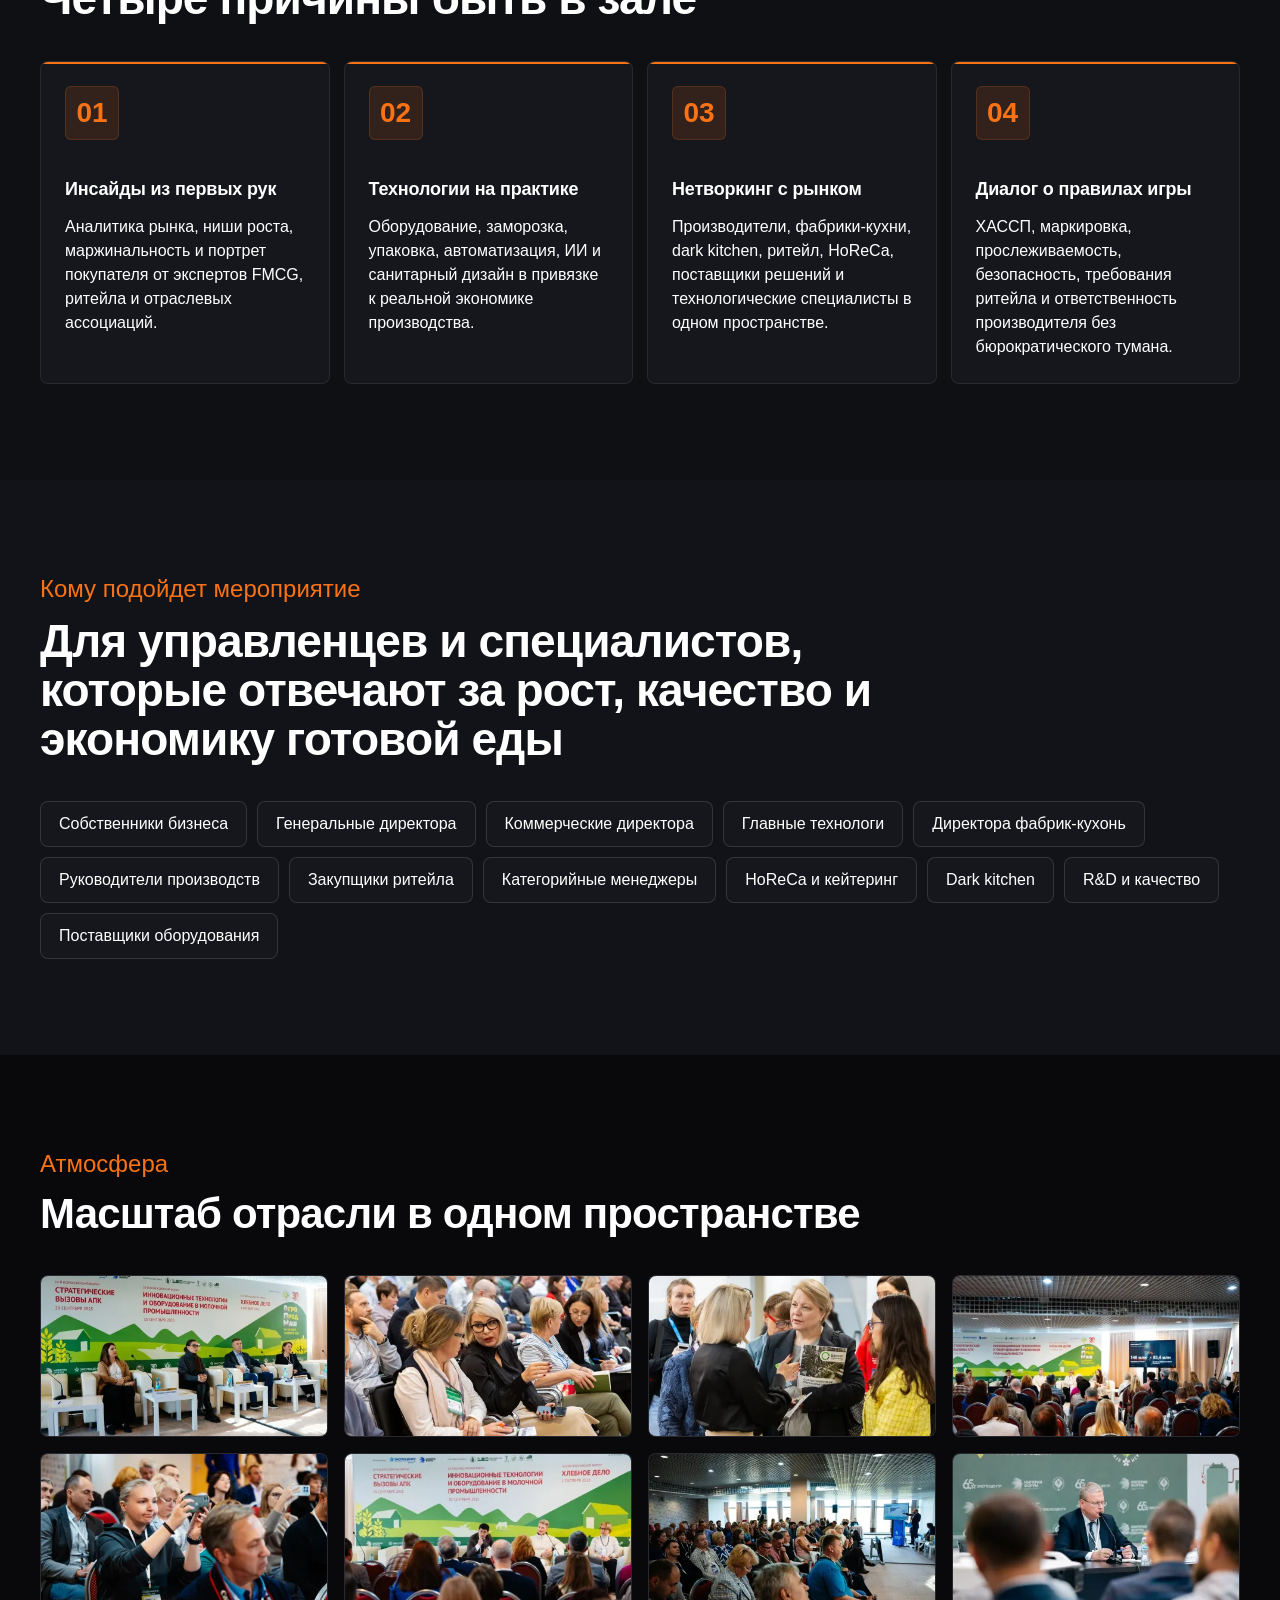
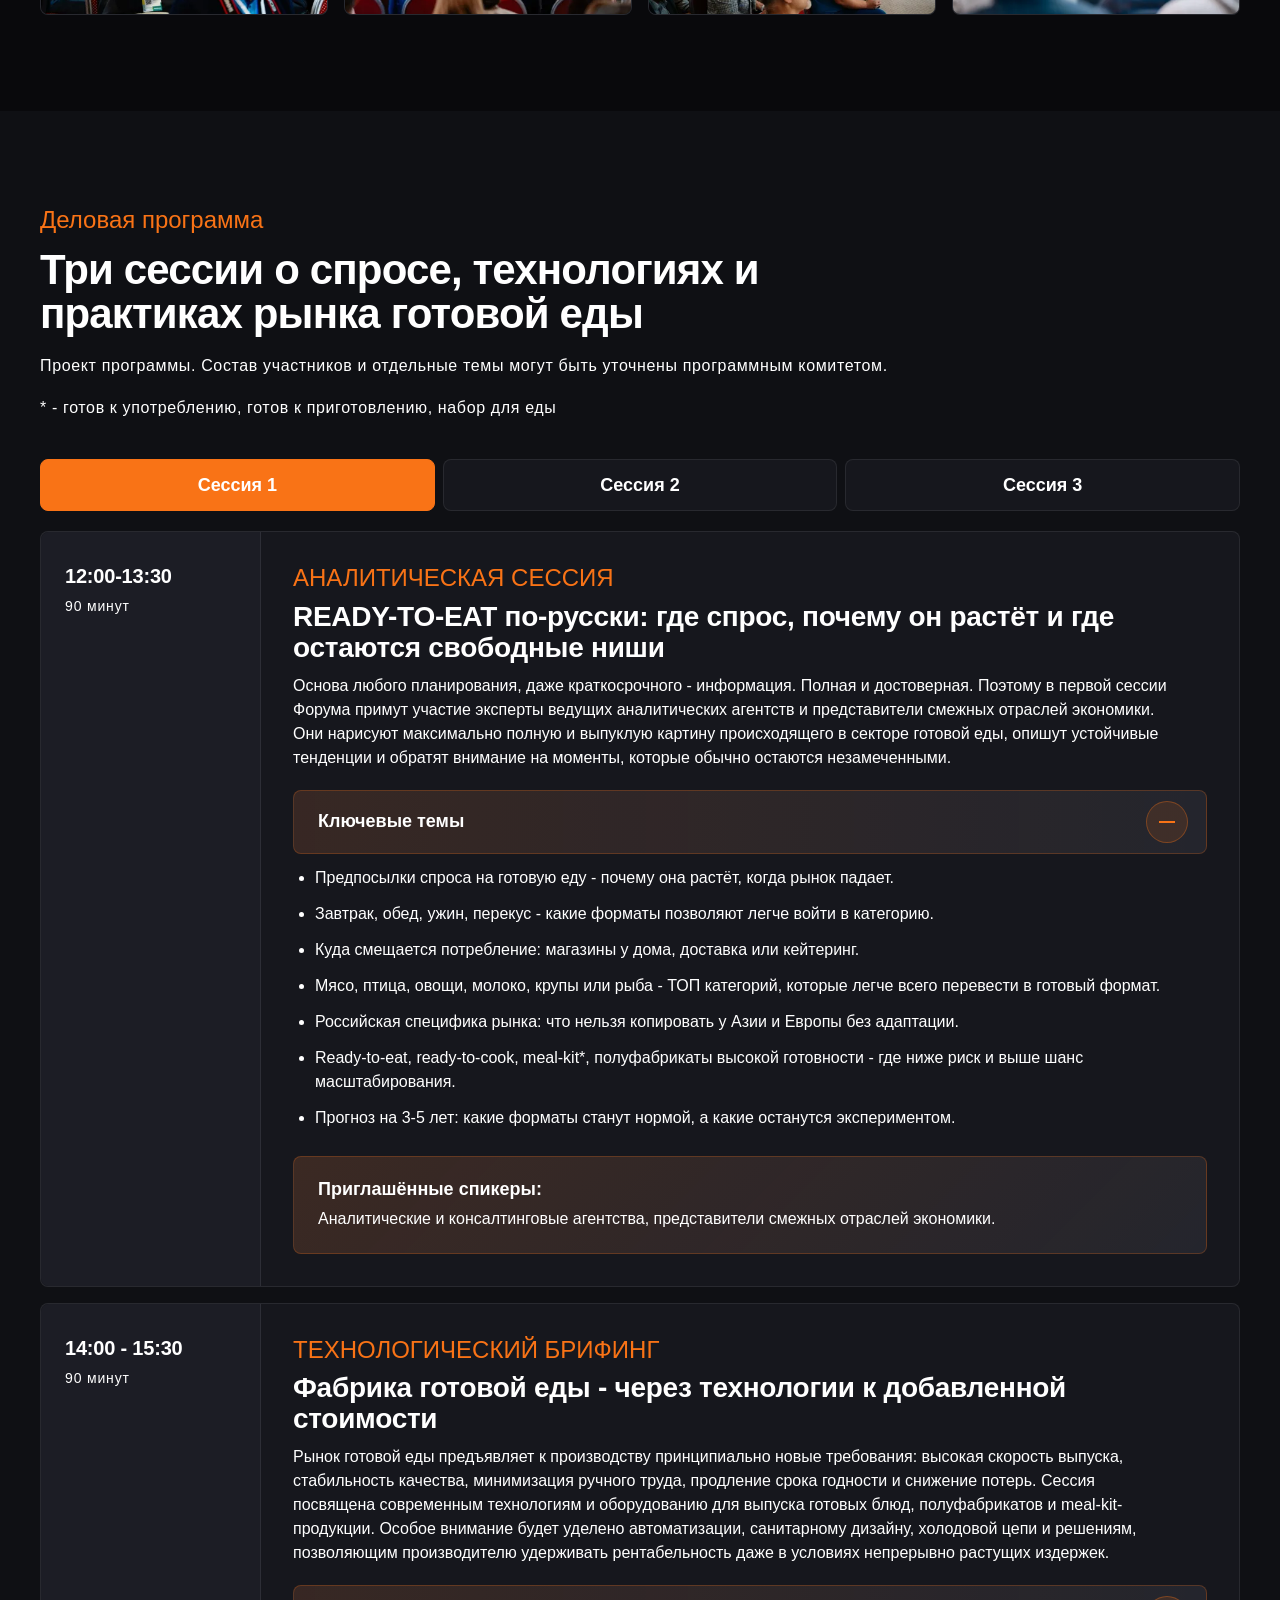
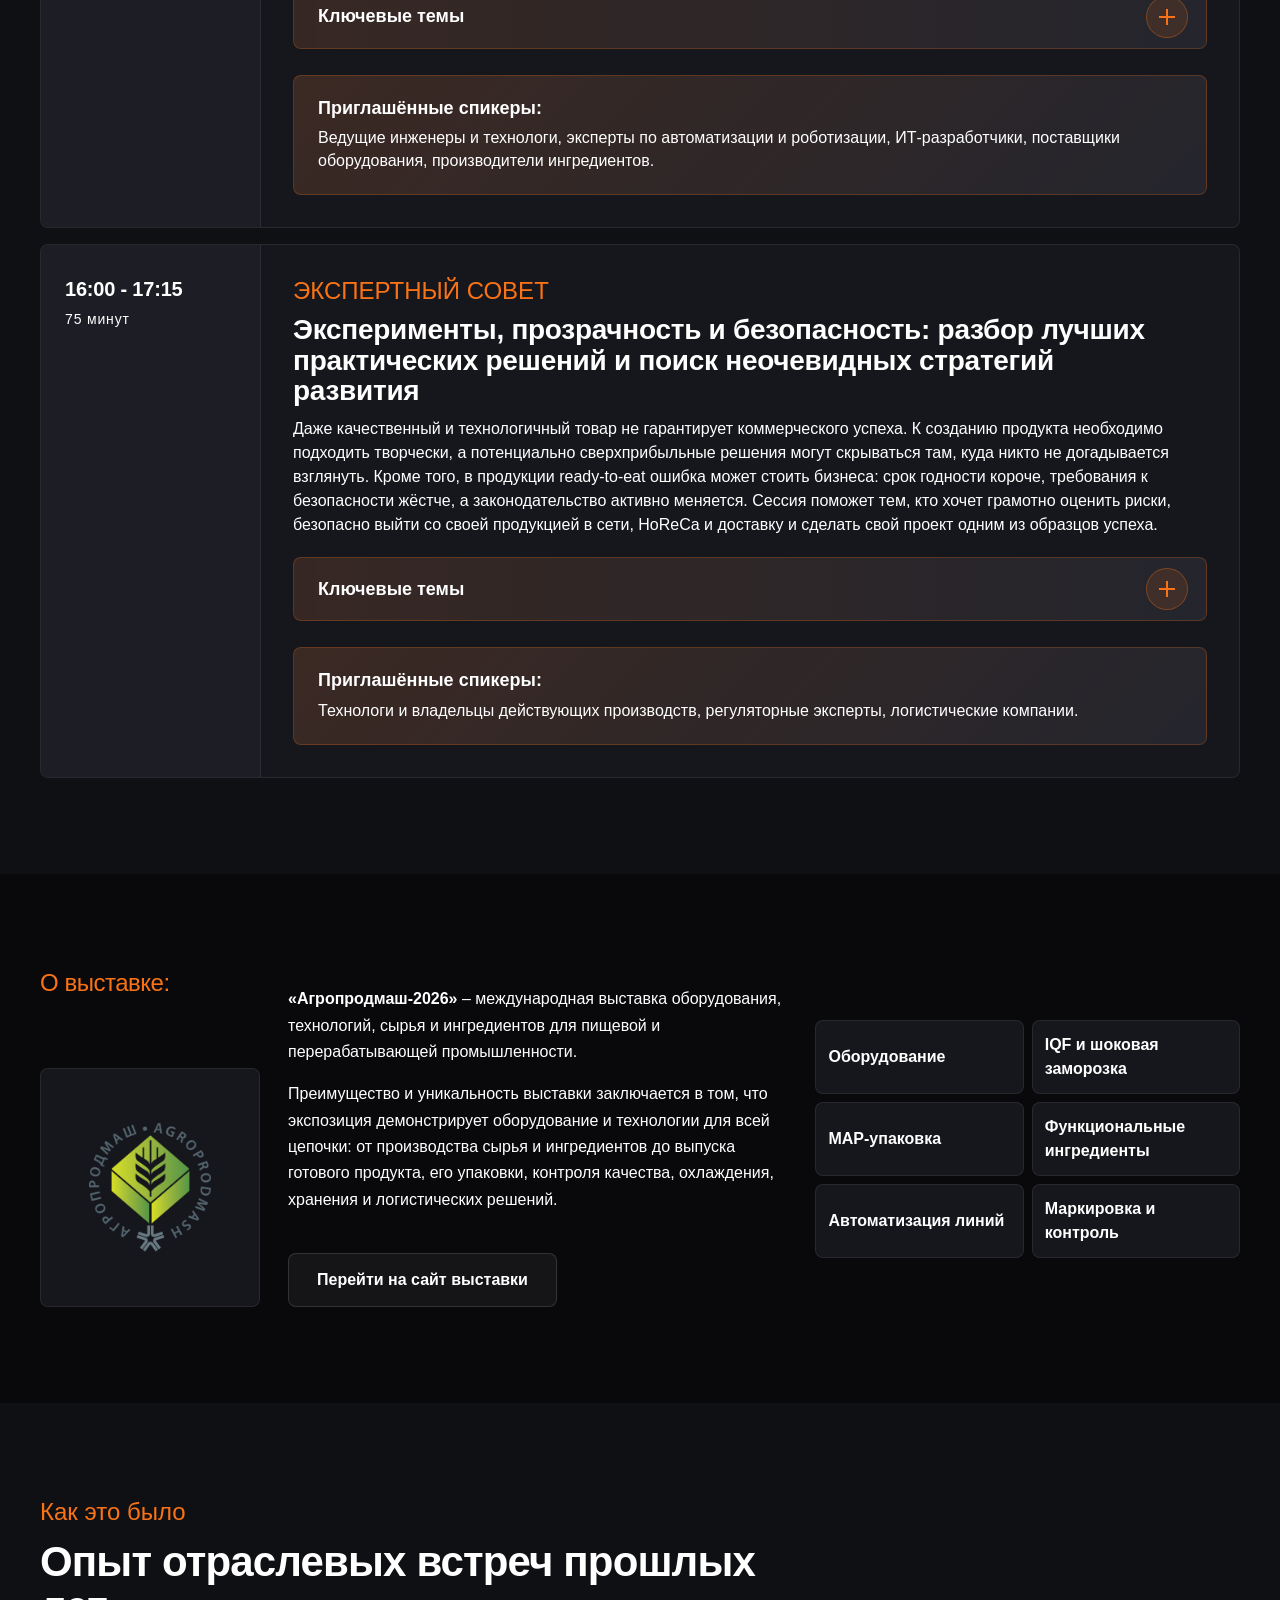
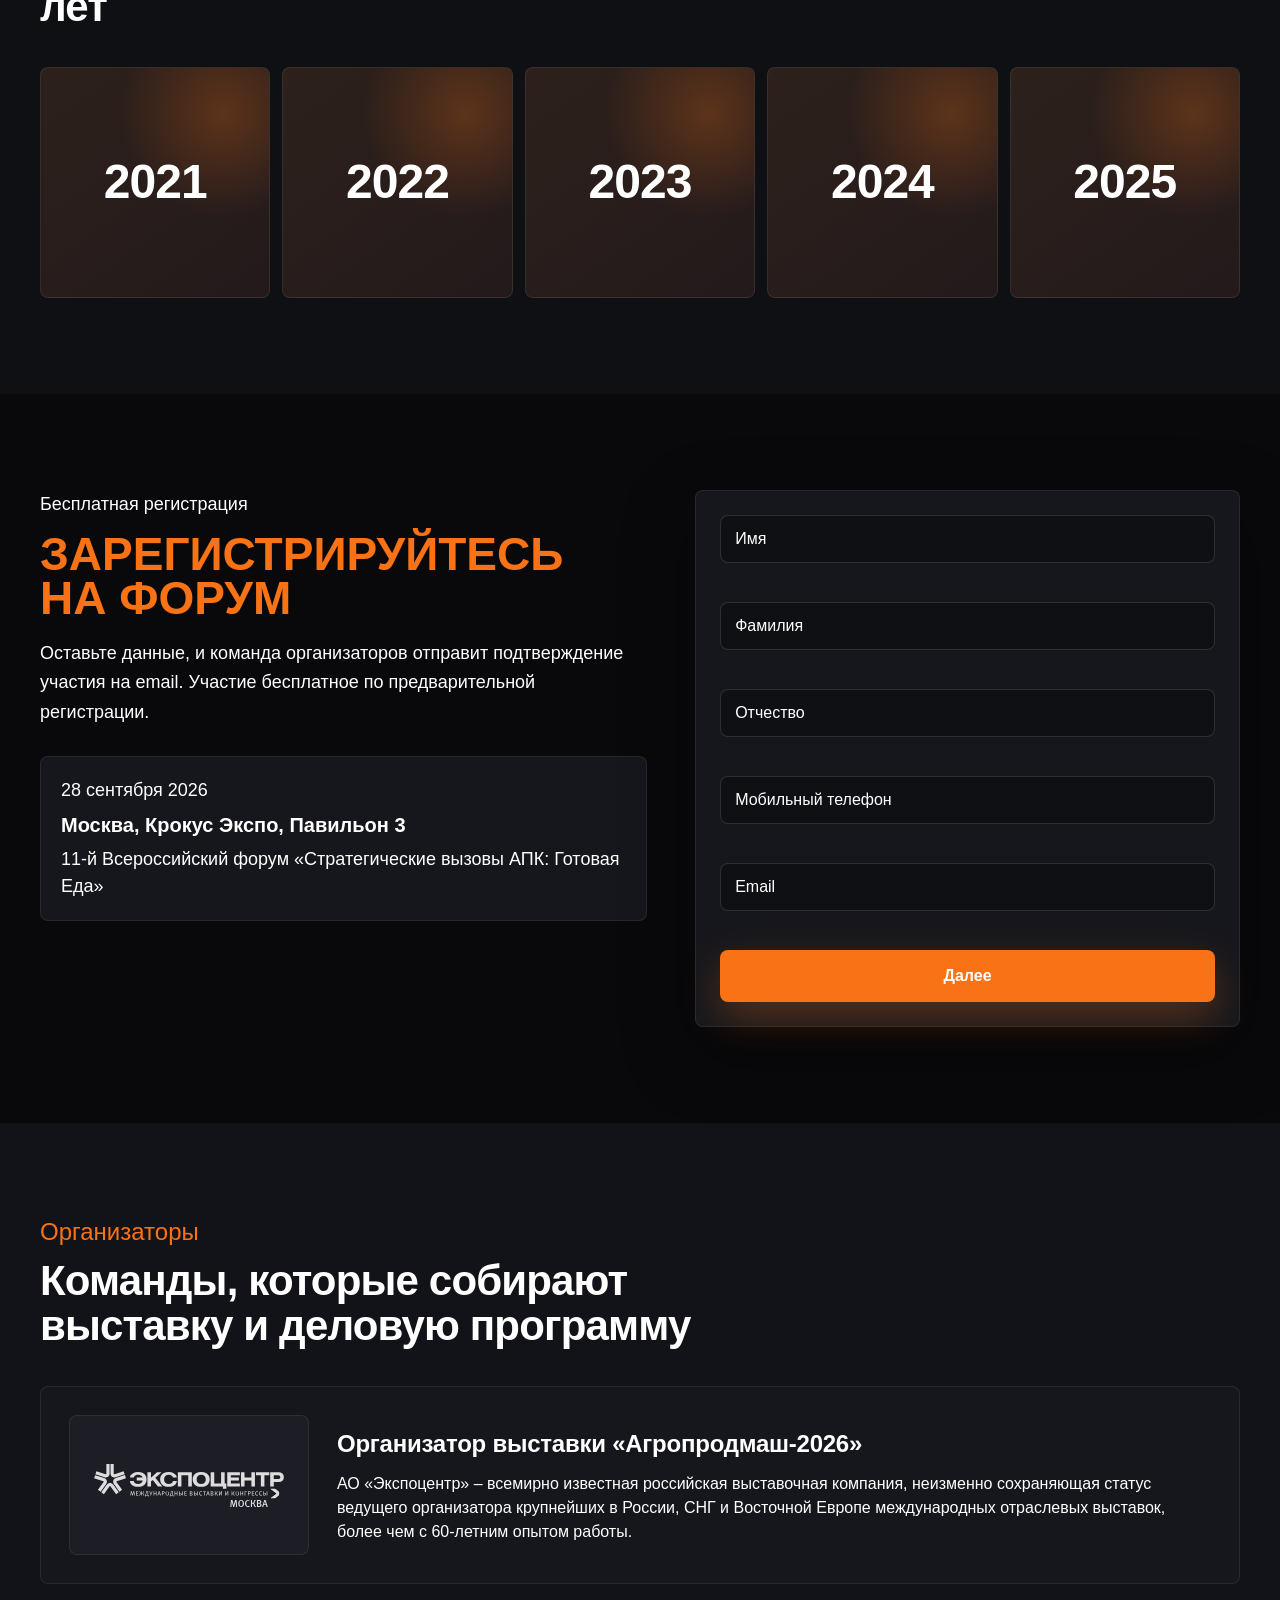
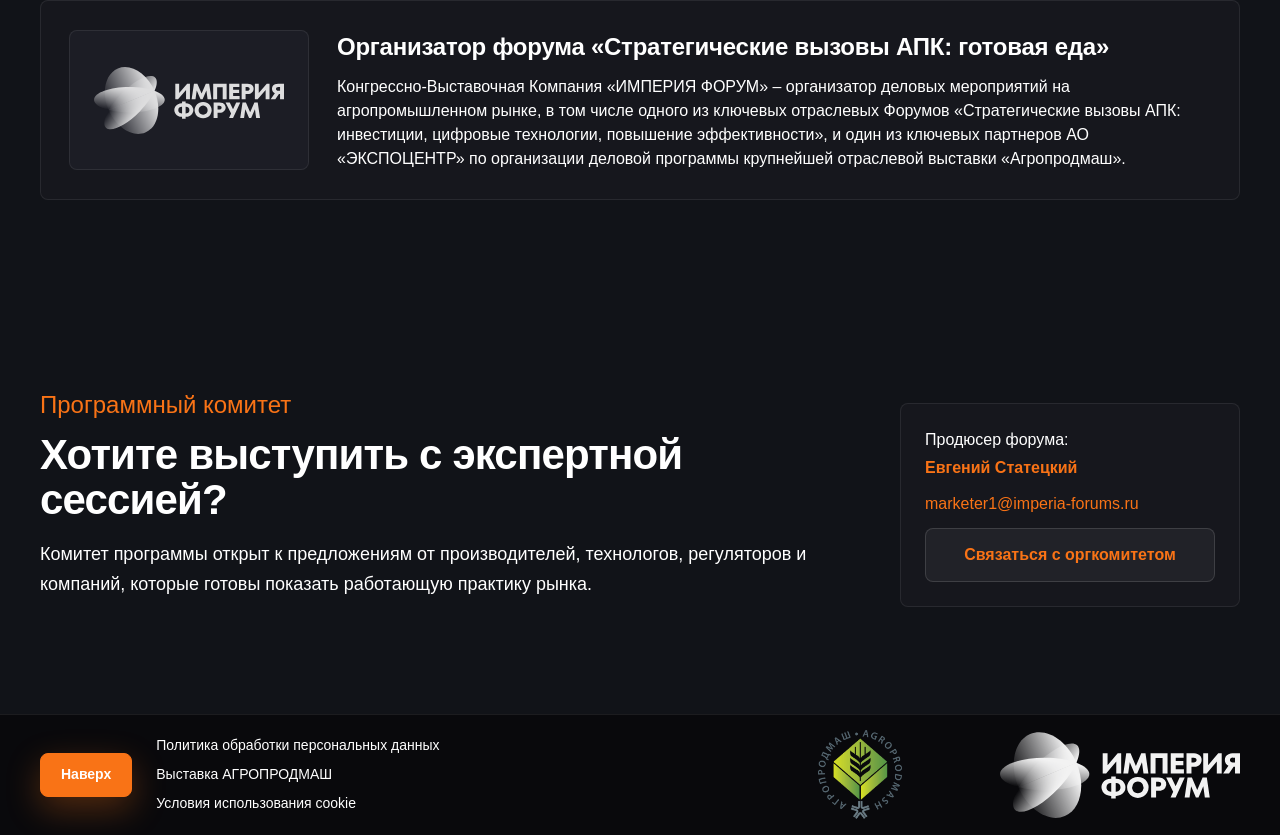
==== commit be96bfff: "Use optimized hero poster" ====
--- a/index.html
+++ b/index.html
@@ -20,7 +20,7 @@
   <meta name="twitter:title" content="11-й Всероссийский форум «Стратегические вызовы АПК: Готовая еда»">
   <meta name="twitter:description" content="Форум о спросе, технологиях и практиках рынка готовой еды. 28 сентября 2026, Москва, Крокус Экспо, Павильон 3.">
   <meta name="twitter:image" content="https://apk-forum.ru/assets1/logo/APM_logo.png">
-  <link rel="stylesheet" href="source/style.min.css?v=20260731-3">
+  <link rel="stylesheet" href="source/style.min.css?v=20260731-4">
   <script type="application/ld+json">
     {
       "@context": "https://schema.org",
@@ -109,7 +109,7 @@
   <main id="top">
     <section class="hero" aria-labelledby="hero-title">
       <div class="hero__media" aria-hidden="true">
-        <video class="hero__video" autoplay loop muted playsinline webkit-playsinline preload="auto" poster="assets1/ЗалКонференции.jpg" controlslist="nodownload nofullscreen noremoteplayback" disablepictureinpicture disableremoteplayback>
+        <video class="hero__video" autoplay loop muted playsinline webkit-playsinline preload="auto" poster="assets1/hero-poster.webp" controlslist="nodownload nofullscreen noremoteplayback" disablepictureinpicture disableremoteplayback>
           <source src="assets1/IMG_5091.web.mp4" type="video/mp4">
           <source src="assets1/IMG_5091.MP4" type="video/mp4">
         </video>
@@ -571,6 +571,6 @@
     <p>Мы используем файлы cookie. Чтобы улучшить работу сайта и предоставить вам больше возможностей. Продолжая использовать сайт, вы соглашаетесь с <a href="docs/cookie.html"><strong>условиями использования cookie</strong></a>.</p>
     <button class="cookie-banner__button" type="button" data-cookie-accept>Понятно</button>
   </div>
-  <script src="source/script.min.js?v=20260731-3"></script>
+  <script src="source/script.min.js?v=20260731-4"></script>
 </body>
 </html>
--- a/source/style.min.css
+++ b/source/style.min.css
@@ -1 +1 @@
-:root{--bg-deep: #09090c;--bg-primary: #0f1014;--bg-section: #111318;--bg-card: #16171d;--bg-card-alt: #1c1d25;--accent: #e8500a;--accent-str: #f97316;--accent-dim: rgba(249, 115, 22, .12);--accent-glow: rgba(249, 115, 22, .2);--text-main: #ffffff;--text-muted: #ffffff;--text-dim: #ffffff;--border: rgba(255, 255, 255, .08);--border-med: rgba(255, 255, 255, .13);--shadow: 0 24px 70px rgba(0, 0, 0, .4);--radius: 8px;--space-xs: 8px;--space-sm: 16px;--space-md: 24px;--space-lg: 48px;--space-xl: 96px;--container: 1200px;--font-display: "PT Sans", -apple-system, BlinkMacSystemFont, "Segoe UI", Arial, sans-serif;--font-mono: "PT Sans", -apple-system, BlinkMacSystemFont, "Segoe UI", Arial, sans-serif;--font-body: "PT Sans", -apple-system, BlinkMacSystemFont, "Segoe UI", Arial, sans-serif}*{box-sizing:border-box}html{scroll-behavior:smooth;-webkit-text-size-adjust:100%}body{margin:0;background:var(--bg-primary);color:var(--text-main);font-family:var(--font-body);line-height:1.5;overflow-x:hidden}body.nav-open{overflow:hidden}img{display:block;max-width:100%}a{color:inherit}button,input{font:inherit}button{cursor:pointer}:focus-visible{outline:3px solid rgba(249,115,22,.55);outline-offset:3px}@media(prefers-reduced-motion:reduce){html{scroll-behavior:auto}*,*:before,*:after{transition-duration:.01ms!important;animation-duration:.01ms!important;animation-iteration-count:1!important}}h1,h2,h3{font-family:var(--font-display);font-weight:800;overflow-wrap:anywhere}.container{width:min(100% - 32px,var(--container));margin-inline:auto}.site-header{position:sticky;top:0;z-index:50;display:grid;grid-template-columns:auto 1fr auto;gap:var(--space-md);align-items:center;min-height:72px;padding:12px clamp(16px,3vw,40px);border-bottom:1px solid var(--border);background:#09090ce6;color:#fff;-webkit-backdrop-filter:blur(22px);backdrop-filter:blur(22px)}.brand{display:inline-flex;align-items:center;gap:12px;text-decoration:none}.brand__logo{width:70px;height:70px;max-height:70px;object-fit:contain}.brand__text{display:grid;gap:1px}.brand__text strong{font-size:14px;font-weight:700;letter-spacing:.02em}.brand__text small{color:#fff;font-family:var(--font-mono);font-size:11px;letter-spacing:.06em}.brand__text .brand__date{color:#fff;font-size:14px;font-weight:700;letter-spacing:.04em}.site-nav{display:flex;justify-content:center;gap:clamp(14px,2vw,28px);color:#fff;font-size:14px;letter-spacing:.01em}.site-nav a,.header-cta{text-decoration:none;transition:color .18s ease,background .18s ease,border-color .18s ease}.site-nav a:hover{color:#fff}.header-cta{min-width:136px;padding:10px 20px;border:1px solid var(--accent-str);border-radius:var(--radius);background:var(--accent-str);color:#fff;text-align:center;font-size:16px;font-weight:700;box-shadow:0 8px 28px #f9731647}.header-cta:hover{background:#ff8c38;border-color:#ff8c38}.nav-toggle{display:none;width:44px;height:44px;border:1px solid var(--border);border-radius:var(--radius);background:#ffffff0d}.nav-toggle span{display:block;width:20px;height:2px;margin:5px auto;background:#fff;transition:transform .2s ease,opacity .2s ease}.hero{position:relative;min-height:calc(100vh - 72px);min-height:calc(100svh - 72px);display:grid;align-items:end;overflow:hidden;background:var(--bg-deep);color:#fff}.hero__media,.hero__overlay{position:absolute;inset:0}.hero__media{z-index:0;pointer-events:none;user-select:none;background:linear-gradient(90deg,#09090c4d,#09090c2e),url(../assets1/\417\430\43b\41a\43e\43d\444\435\440\435\43d\446\438\438.jpg) center / cover no-repeat}.hero__video{width:100%;height:100%;object-fit:cover;transform:scale(1.1);transform-origin:center center;display:block;pointer-events:none;user-select:none}.hero__media.video-fallback .hero__video{opacity:0}.hero__overlay{z-index:1;opacity:.7;background:#000}.hero__content{position:relative;z-index:2;width:min(100% - 32px,var(--container));max-width:var(--container);margin-inline:auto;padding:116px 0 38px}.eyebrow{margin:0 0 14px;color:var(--accent-str);font-family:var(--font-mono);font-size:24px;font-weight:500;letter-spacing:0;line-height:1.12;text-transform:none}.hero .eyebrow{max-width:none;margin-bottom:18px;font-family:var(--font-display);font-size:36px;font-weight:500;line-height:1.08}.hero h1{max-width:none;margin:0;font-size:52px;font-weight:700;line-height:1.05;letter-spacing:0}.hero__lead{max-width:980px;margin:28px 0 0;color:#fff;font-size:36px;line-height:1.28}.hero__meta{display:flex;flex-wrap:wrap;gap:10px;margin:30px 0 0}.hero__meta span,.hero__meta a{display:inline-flex;align-items:center;min-height:38px;padding:7px 14px;border:1px solid var(--border-med);border-radius:999px;background:#ffffff0d;color:#fff;font-family:var(--font-mono);font-size:14px;text-decoration:none}.hero__meta a:hover{background:var(--accent-dim);border-color:#f973164d}.hero__actions{display:flex;flex-wrap:wrap;align-items:center;gap:18px;margin-top:34px}.btn{display:inline-flex;align-items:center;justify-content:center;min-height:52px;padding:14px 28px;border:0;border-radius:var(--radius);text-decoration:none;font-size:16px;font-weight:700;transition:transform .18s ease,box-shadow .18s ease,background .18s ease}.btn:hover{transform:translateY(-2px)}.btn--primary{background:var(--accent-str);color:#fff;box-shadow:0 16px 40px #f9731647}.btn--primary:hover{background:#ff8c38;box-shadow:0 20px 48px #f9731661}.btn--secondary{border:1px solid var(--border-med);background:#ffffff0d;color:var(--text-main)}.btn--secondary:hover{background:#ffffff17}.hero__link{color:#fff;font-size:16px;font-weight:700;text-decoration:none}.hero__link:hover{color:#fff}.hero__stats{position:relative;z-index:2;display:grid;grid-template-columns:repeat(3,1fr);gap:1px;padding-bottom:22px}.hero__stats article{min-height:120px;padding:22px 24px;border:1px solid var(--border);background:#09090cc2;-webkit-backdrop-filter:blur(14px);backdrop-filter:blur(14px)}.hero__stats strong{display:block;margin-bottom:8px;color:var(--accent-str);font-family:var(--font-display);font-size:36px;font-weight:800;line-height:1}.hero__stats span{color:#fff;font-size:16px}.section{padding:var(--space-xl) 0;background:var(--bg-primary);color:var(--text-main)}.section--light{background:var(--bg-section)}.section--dark{background:var(--bg-deep)}.section__head{max-width:780px;margin-bottom:38px}.section__head--wide{max-width:920px}.section h2{margin:0;color:#fff;font-size:clamp(26px,3.6vw,50px);font-weight:700;line-height:1.06;letter-spacing:-.02em}#why-title,#history-title,#gallery-title,#speaker-contact-title{font-size:42px}.section--dark .eyebrow,.section--dark h2{font-weight:800}.section__head p:not(.eyebrow),.lead-copy,.expo p,.registration__copy p,.speaker-contact p{color:var(--text-muted);font-size:16px;line-height:1.65}.split{display:grid;grid-template-columns:minmax(0,1fr) minmax(320px,.72fr);gap:var(--space-lg);align-items:start}.lead-copy p:first-child{margin-top:0}.benefits-grid{display:grid;grid-template-columns:repeat(4,1fr);gap:14px}.benefit-card{position:relative;min-height:280px;padding:24px;border:1px solid var(--border);border-radius:var(--radius);background:var(--bg-card);overflow:hidden;transition:border-color .2s ease}.benefit-card:hover{border-color:var(--border-med)}.benefit-card:before{content:"";position:absolute;top:0;left:0;right:0;height:2px;background:var(--accent-str)}.benefit-card__icon{display:inline-grid;place-items:center;width:54px;height:54px;margin-bottom:36px;border-radius:6px;background:var(--accent-dim);color:var(--accent-str);font-family:var(--font-mono);font-weight:700;font-size:28px;border:1px solid rgba(249,115,22,.18)}.benefit-card h3{margin:0 0 12px;color:#fff;font-size:18px;font-weight:700;letter-spacing:-.01em}.benefit-card p{margin:0;color:var(--text-muted);font-size:16px}.audience-tags{display:flex;flex-wrap:wrap;gap:10px}.audience-tags span{display:inline-flex;align-items:center;min-height:44px;padding:10px 18px;border:1px solid var(--border-med);border-radius:var(--radius);background:var(--bg-card);color:var(--text-main);font-weight:500;font-size:16px;transition:border-color .18s ease,background .18s ease}.audience-tags span:hover{border-color:#f9731659;background:var(--accent-dim)}.program-tabs{display:grid;grid-template-columns:repeat(3,1fr);gap:8px;margin-bottom:20px}.program-tab{min-height:52px;border:1px solid var(--border);border-radius:var(--radius);background:var(--bg-card);color:var(--text-muted);font-size:18px;font-weight:700;transition:border-color .18s ease,background .18s ease,color .18s ease}.program-tab:hover{border-color:var(--border-med);color:var(--text-main)}.program-tab.is-active{border-color:var(--accent-str);background:var(--accent-str);color:#fff}.program-panel{scroll-margin-top:96px;border:1px solid var(--border);border-radius:var(--radius);background:var(--bg-card)}.program-panel+.program-panel{margin-top:16px}.program-section #program-title,.organizers #organizers-title{font-size:42px}.program-note{color:var(--text-dim);font-family:var(--font-mono);font-size:12px;letter-spacing:.04em}.session{display:grid;grid-template-columns:220px 1fr}.session__time{padding:32px 24px;border-right:1px solid var(--border);background:var(--bg-card-alt);border-radius:var(--radius) 0 0 var(--radius)}.session__time span{display:block;color:#fff;font-size:20px;font-weight:700;line-height:1.2;letter-spacing:-.01em}.session__time small{display:block;margin-top:8px;color:var(--text-dim);font-family:var(--font-mono);font-size:14px;letter-spacing:.06em}.session__body{min-width:0;padding:32px}.session__format{margin:0 0 10px;color:var(--accent-str);font-family:var(--font-mono);font-size:24px;font-weight:500;line-height:1.15;letter-spacing:0;text-transform:uppercase}.session h3{margin:0;max-width:860px;color:#fff;font-size:28px;font-weight:700;line-height:1.1;letter-spacing:-.01em}.session h3+p{margin-top:10px}.session__body>p:not(.session__format){max-width:880px;color:var(--text-muted);font-size:16px}.accordion-trigger{width:100%;min-height:64px;margin:20px 0 0;padding:0 18px 0 24px;border:1px solid rgba(249,115,22,.24);border-radius:var(--radius);background:linear-gradient(90deg,#f973161f,#ffffff09),var(--bg-card-alt);color:var(--text-main);display:flex;align-items:center;justify-content:space-between;gap:16px;text-align:left;font-size:18px;font-weight:700;transition:border-color .18s ease,background .18s ease,box-shadow .18s ease,transform .18s ease}.accordion-trigger:hover{border-color:var(--accent-str);background:linear-gradient(90deg,#f9731633,#ffffff0f),var(--bg-card-alt);box-shadow:0 14px 36px #f9731629;transform:translateY(-1px)}.accordion-trigger:after{content:"";display:block;flex:0 0 40px;width:40px;height:40px;border:1px solid rgba(249,115,22,.34);border-radius:50%;background:linear-gradient(currentColor 0 0) center / 16px 2px no-repeat,linear-gradient(currentColor 0 0) center / 2px 16px no-repeat,#f973161f;color:var(--accent-str);transition:background .18s ease,color .18s ease,transform .18s ease}.accordion-trigger:hover:after{background:linear-gradient(currentColor 0 0) center / 16px 2px no-repeat,linear-gradient(currentColor 0 0) center / 2px 16px no-repeat,var(--accent-str);color:#fff;transform:scale(1.08)}.accordion-trigger[aria-expanded=true]:after{background:linear-gradient(currentColor 0 0) center / 16px 2px no-repeat,#f973161f}.accordion-trigger[aria-expanded=true]:hover:after{background:linear-gradient(currentColor 0 0) center / 16px 2px no-repeat,var(--accent-str)}.accordion-content{display:grid;grid-template-rows:0fr;transition:grid-template-rows .24s ease}.accordion-content.is-open{grid-template-rows:1fr}.accordion-content ul{min-height:0;margin:0;padding:0 0 0 22px;overflow:hidden}.accordion-content li{margin-top:12px;color:var(--text-muted);font-size:16px}.invited-speakers{margin-top:26px;padding:22px 24px;border:1px solid rgba(249,115,22,.24);border-radius:var(--radius);background:linear-gradient(135deg,#f9731624,#ffffff09),var(--bg-card-alt)}.invited-speakers strong{display:block;margin-bottom:8px;color:#fff;font-size:18px;font-weight:700;line-height:1.2}.invited-speakers p{max-width:880px;margin:0;color:#fff;font-size:16px;font-weight:500;line-height:1.4}.expo{background:var(--bg-deep);color:var(--text-main)}.expo__grid{display:grid;grid-template-columns:220px minmax(0,1fr) minmax(280px,.85fr);gap:28px;align-items:center}.expo__brand-wrap{display:grid;gap:14px;align-self:stretch}.expo__brand{display:grid;place-items:center;min-height:180px;padding:22px;border:1px solid var(--border);border-radius:var(--radius);background:var(--bg-card)}.expo__brand img{width:200px;max-height:130px;object-fit:contain}.expo h2{margin:0;color:var(--accent-str);font-size:24px;font-weight:500;text-align:left}.expo p{color:var(--text-muted);font-size:16px}.expo p strong{color:var(--text-main);font-weight:700}.route-list{display:grid;grid-template-columns:repeat(2,1fr);gap:8px}.route-list span{display:flex;align-items:center;min-height:54px;padding:12px;border:1px solid var(--border);border-radius:var(--radius);background:var(--bg-card);color:var(--text-main);font-size:16px;font-weight:700}.history{background:var(--bg-primary)}.history-grid{display:grid;grid-template-columns:repeat(5,1fr);gap:12px}.history-card{position:relative;display:grid;place-items:center;min-height:188px;aspect-ratio:1;overflow:hidden;padding:18px;border:1px solid var(--border);border-radius:var(--radius);background:linear-gradient(145deg,#f973161a,#d9440012),var(--bg-card);color:#fff;text-decoration:none;transition:border-color .22s ease}.history-card:hover{border-color:#f9731647}.history-card:before{content:"";position:absolute;inset:0;background:radial-gradient(circle at 80% 20%,rgba(249,115,22,.36),transparent 40%);opacity:.7;transition:transform .28s ease,opacity .28s ease}.history-card span,.history-card p{position:relative;z-index:1;margin:0;transition:transform .22s ease}.history-card span{font-family:var(--font-display);font-size:clamp(30px,4vw,48px);font-weight:700;line-height:1;letter-spacing:-.02em}.history-card p{display:none}.history-card:hover:before{transform:scale(1.18);opacity:1}.history-card:hover span{transform:scale(1.1)}.atmosphere{background:var(--bg-deep)}.atmosphere .eyebrow{font-weight:500}.atmosphere h2{font-weight:700}.gallery-collage{display:grid;grid-template-columns:repeat(4,minmax(0,1fr));gap:16px}.gallery-collage__item{min-width:0;min-height:0;margin:0;overflow:hidden;border:1px solid var(--border);border-radius:var(--radius);background:var(--bg-card);aspect-ratio:16 / 9}.gallery-collage__item img{width:100%;height:100%;object-fit:cover;transition:transform .32s ease,filter .32s ease}.gallery-collage__item:hover img{filter:saturate(1.08);transform:scale(1.035)}.registration{background:var(--bg-deep);color:var(--text-main);position:relative}.registration__grid{position:relative;display:grid;grid-template-columns:minmax(0,.78fr) minmax(360px,.7fr);gap:var(--space-lg);align-items:start}.registration__copy h2{margin:0;color:var(--accent-str);font-size:46px;font-weight:700;line-height:.95;letter-spacing:0}.registration__copy p{color:var(--text-muted);font-size:18px}.registration__note{display:grid;gap:6px;margin-top:28px;padding:20px;border:1px solid var(--border);border-radius:var(--radius);background:var(--bg-card)}.registration__note strong{color:#fff;font-size:20px;font-weight:700}.registration__note span{color:var(--text-muted);font-size:18px}.form{position:relative;display:grid;gap:14px;padding:24px;border:1px solid var(--border);border-radius:var(--radius);background:var(--bg-card);box-shadow:var(--shadow)}.form.is-success{min-height:420px;overflow:hidden}.form__trap{position:absolute;width:1px;height:1px;overflow:hidden;clip:rect(0 0 0 0);clip-path:inset(50%);white-space:nowrap;pointer-events:none}.form__trap input{position:absolute;left:-100vw}.form__step{display:none;gap:14px}.form__step.is-active{display:grid}.form__row{display:grid;gap:7px}.form label{position:absolute;width:1px;height:1px;overflow:hidden;clip:rect(0 0 0 0);clip-path:inset(50%);white-space:nowrap}.form .checkbox{position:static;width:auto;height:auto;overflow:visible;clip:auto;clip-path:none;white-space:normal;color:#fff;font-size:12px;font-weight:700;letter-spacing:.04em}.form input[type=text],.form input[type=email],.form input[type=tel]{width:100%;min-height:48px;padding:10px 14px;border:1px solid var(--border-med);border-radius:var(--radius);background:var(--bg-primary);color:var(--text-main);transition:border-color .18s ease}.form input::placeholder{color:#fff;opacity:1}.form input[type=text]:focus,.form input[type=email]:focus,.form input[type=tel]:focus{border-color:#f9731673;outline:none}.form input.is-invalid{border-color:#dc2626}.form__error{min-height:18px;color:#f87171;font-size:12px;font-family:var(--font-mono)}.form__error--submit{min-height:0;margin:0}.form__error--submit:empty{display:none}.checkbox{display:grid;grid-template-columns:22px 1fr;gap:12px;align-items:start;color:var(--text-muted);font-size:11px;line-height:1.45}.checkbox input{width:18px;height:18px;margin-top:1px;accent-color:var(--accent-str)}.checkbox a{color:var(--accent-str)}.form__next,.form__submit{width:100%}.form__actions{display:grid;grid-template-columns:1fr 1.2fr;gap:12px}.form__back{border:1px solid #656870;background:transparent;color:#fff;box-shadow:none}.form__back:hover{background:#6568701a;box-shadow:none}.form__success{margin:0;display:grid;align-content:center;justify-items:center;gap:12px;padding:28px 22px;border-radius:var(--radius);background:#fff;border:1px solid #ffffff;color:#000;text-align:center;font-weight:700;font-size:18px}.form.is-success .form__success{position:absolute;inset:0;min-height:100%;border-radius:inherit}.form__success[hidden]{display:none}.form__success span{display:grid;place-items:center;width:48px;height:48px;border-radius:50%;background:#16a34a;color:#fff;font-size:30px;line-height:1}.form__success p{margin:0}.speaker-contact__inner{display:grid;grid-template-columns:minmax(0,1fr) 340px;gap:var(--space-lg);align-items:center}.speaker-contact__inner h2{color:#fff}.speaker-contact .eyebrow{color:var(--accent-str);font-family:var(--font-mono);font-size:24px;font-weight:500;line-height:1.12;letter-spacing:0}.speaker-contact p{font-size:18px}.organizers-list{display:grid;gap:16px}.organizer-card{display:grid;grid-template-columns:240px minmax(0,1fr);gap:28px;align-items:center;padding:28px;border:1px solid var(--border);border-radius:var(--radius);background:var(--bg-card);transition:border-color .18s ease}.organizer-card:hover{border-color:var(--border-med)}.organizer-card__logo{display:grid;place-items:center;min-height:140px;padding:18px;border:1px solid var(--border);border-radius:var(--radius);background:var(--bg-card-alt)}.organizer-card__logo img{max-width:190px;max-height:92px;object-fit:contain;filter:brightness(0) invert(1);opacity:.85}.organizer-card h3{margin:0 0 10px;color:#fff;font-size:24px;font-weight:700;letter-spacing:-.01em}.organizer-card p{margin:0;color:var(--text-muted);font-size:16px}.contact-card{display:grid;gap:12px;padding:24px;border:1px solid var(--border);border-radius:var(--radius);background:var(--bg-card)}.contact-card strong{color:#fff;font-size:16px;font-weight:400}.contact-card strong span{display:block;margin-top:4px;color:var(--accent-str);font-weight:700}.contact-card a{color:var(--accent-str);text-decoration:none;font-weight:400}.contact-card .btn{font-weight:700}.footer{padding:15px 0;background:var(--bg-deep);border-top:1px solid var(--border);color:var(--text-muted)}.footer__grid{display:grid;grid-template-columns:auto minmax(220px,1fr) auto;gap:24px;align-items:center}.footer strong{color:#fff}.footer p{margin:8px 0 0}.footer__top{display:inline-flex;align-items:center;justify-content:center;min-height:44px;padding:10px 20px;border:1px solid var(--accent-str);border-radius:var(--radius);background:var(--accent-str);color:#fff;text-decoration:none;font-size:16px;font-weight:700;box-shadow:0 12px 34px #f973164d;transition:border-color .18s ease,background .18s ease,box-shadow .18s ease,transform .18s ease}.footer__top:hover{border-color:#ff8c38;background:#ff8c38;color:#fff;box-shadow:0 16px 42px #f973166b;transform:translateY(-1px)}.footer nav{display:grid;gap:8px}.footer a{color:var(--text-muted);font-size:14px;font-weight:500;text-decoration:none}.footer a.footer__top{color:#fff;font-weight:700}.footer a.footer__top:hover{color:#fff}.footer a:hover{color:var(--text-main)}.footer__logos{display:flex;align-items:center;justify-content:flex-end;gap:20px}.footer__apm{width:240px;max-height:90px;object-fit:contain}.footer__imperia{width:240px;max-height:90px;object-fit:contain;filter:brightness(0) invert(1);opacity:.95}.mobile-cta{display:none}.cookie-banner{position:fixed;right:20px;bottom:20px;z-index:110;display:grid;grid-template-columns:minmax(0,1fr) auto;gap:16px;align-items:center;width:min(720px,calc(100% - 40px));padding:18px;border:1px solid var(--border-med);border-radius:var(--radius);background:#09090cf7;color:#fff;box-shadow:0 24px 70px #00000080;-webkit-backdrop-filter:blur(20px);backdrop-filter:blur(20px)}.cookie-banner[hidden]{display:none}.cookie-banner p{margin:0;font-size:14px}.cookie-banner a{color:var(--text-main);text-decoration:underline;text-underline-offset:3px}.cookie-banner strong{font-weight:400}.cookie-banner__button{min-height:42px;padding:10px 18px;border:0;border-radius:var(--radius);background:var(--accent-str);color:#fff;font-size:16px;font-weight:700}@media(max-width:1100px){.benefits-grid{grid-template-columns:repeat(2,1fr)}.history-grid{grid-template-columns:repeat(3,1fr)}}@media(max-width:1024px){.section{padding:72px 0}.site-header{grid-template-columns:auto auto}.brand__logo{width:70px;height:70px}.nav-toggle{display:block;justify-self:end}.site-nav{position:fixed;inset:72px 0 auto;display:grid;gap:0;padding:8px 16px 18px;background:#09090cfc;-webkit-backdrop-filter:blur(20px);backdrop-filter:blur(20px);transform:translateY(-120%);transition:transform .24s ease}.site-nav.is-open{transform:translateY(0)}.site-nav a{padding:15px 0;border-bottom:1px solid var(--border)}.header-cta{display:none}.nav-toggle.is-open span:nth-child(1){transform:translateY(7px) rotate(45deg)}.nav-toggle.is-open span:nth-child(2){opacity:0}.nav-toggle.is-open span:nth-child(3){transform:translateY(-7px) rotate(-45deg)}.hero{min-height:auto}.hero__content{padding-top:96px;padding-bottom:30px}.hero .eyebrow{font-size:30px}.hero h1{font-size:48px}.hero__lead{max-width:820px;margin-top:22px;font-size:28px}.hero__actions{margin-top:28px}.hero__stats article{min-height:auto;padding:18px 20px}}@media(max-height:720px)and (min-width:621px){.hero{min-height:auto}.hero__content{padding-top:72px;padding-bottom:24px}.hero .eyebrow{font-size:28px}.hero h1{font-size:44px}.hero__lead{margin-top:18px;font-size:24px}.hero__meta{margin-top:22px}.hero__actions{margin-top:24px}.hero__stats{padding-bottom:16px}.hero__stats article{min-height:auto;padding:16px 18px}}@media(max-width:860px){.site-header{grid-template-columns:auto auto}.brand__logo{width:70px;height:70px}.nav-toggle{display:block;justify-self:end}.site-nav{position:fixed;inset:72px 0 auto;display:grid;gap:0;padding:8px 16px 18px;background:#09090cfc;-webkit-backdrop-filter:blur(20px);backdrop-filter:blur(20px);transform:translateY(-120%);transition:transform .24s ease}.site-nav.is-open{transform:translateY(0)}.site-nav a{padding:15px 0;border-bottom:1px solid var(--border)}.header-cta{display:none}.nav-toggle.is-open span:nth-child(1){transform:translateY(7px) rotate(45deg)}.nav-toggle.is-open span:nth-child(2){opacity:0}.nav-toggle.is-open span:nth-child(3){transform:translateY(-7px) rotate(-45deg)}.hero__content{padding-top:86px}.hero .eyebrow{font-size:30px}.hero h1{font-size:42px}.hero__lead{font-size:24px}.hero__stats,.split,.expo__grid,.registration__grid,.speaker-contact__inner,.footer__grid{grid-template-columns:1fr}.organizer-card{grid-template-columns:180px minmax(0,1fr)}.program-tabs{grid-template-columns:repeat(2,1fr)}.session{grid-template-columns:1fr}.session__time{border-right:0;border-bottom:1px solid var(--border);border-radius:var(--radius) var(--radius) 0 0}.registration__grid{grid-template-columns:minmax(0,1fr)}.gallery-collage{grid-template-columns:repeat(2,minmax(0,1fr))}.history-grid{grid-template-columns:repeat(2,1fr)}.footer__logos{justify-content:flex-start}}@media(max-width:620px){.container{width:min(100% - 24px,var(--container))}.section{padding:58px 0}.hero{min-height:auto}.hero__content{width:min(100% - 24px,var(--container));padding-bottom:24px}.eyebrow{font-size:20px}.hero .eyebrow{font-size:24px}.hero h1{max-width:100%;font-size:28px;line-height:1.08;word-break:break-word}.hero__lead{font-size:19px;word-break:break-word}.hero__link{display:inline-flex;align-items:center;justify-content:center;min-height:44px;padding:0 18px;border:1px solid var(--accent);border-radius:4px;text-align:center}.hero__meta{flex-direction:column;align-items:flex-start}.hero__meta span,.hero__meta a{max-width:100%}.hero__stats,.benefits-grid,.program-tabs,.route-list{grid-template-columns:1fr}.benefit-card{min-height:auto}.benefit-card__icon{margin-bottom:18px}.history-grid{grid-template-columns:repeat(2,minmax(0,1fr));gap:10px}.history-card{min-height:auto;padding:12px}.history-card span{font-size:30px}.gallery-collage{display:grid;grid-template-columns:1fr;gap:12px}.session__body,.session__time,.form{padding:20px}.registration__copy h2{font-size:28px}.form__actions{grid-template-columns:1fr}.organizer-card{grid-template-columns:1fr;padding:20px}.organizer-card__logo{min-height:110px}.footer__logos{flex-wrap:wrap;gap:14px}.footer__apm,.footer__imperia{width:min(210px,100%)}.cookie-banner{right:12px;bottom:82px;grid-template-columns:1fr;width:calc(100% - 24px)}.mobile-cta{position:sticky;bottom:0;z-index:40;display:block;padding:10px 12px;background:#09090cf2;-webkit-backdrop-filter:blur(16px);backdrop-filter:blur(16px);border-top:1px solid var(--border)}.mobile-cta .btn{width:100%}}
+:root{--bg-deep: #09090c;--bg-primary: #0f1014;--bg-section: #111318;--bg-card: #16171d;--bg-card-alt: #1c1d25;--accent: #e8500a;--accent-str: #f97316;--accent-dim: rgba(249, 115, 22, .12);--accent-glow: rgba(249, 115, 22, .2);--text-main: #ffffff;--text-muted: #ffffff;--text-dim: #ffffff;--border: rgba(255, 255, 255, .08);--border-med: rgba(255, 255, 255, .13);--shadow: 0 24px 70px rgba(0, 0, 0, .4);--radius: 8px;--space-xs: 8px;--space-sm: 16px;--space-md: 24px;--space-lg: 48px;--space-xl: 96px;--container: 1200px;--font-display: "PT Sans", -apple-system, BlinkMacSystemFont, "Segoe UI", Arial, sans-serif;--font-mono: "PT Sans", -apple-system, BlinkMacSystemFont, "Segoe UI", Arial, sans-serif;--font-body: "PT Sans", -apple-system, BlinkMacSystemFont, "Segoe UI", Arial, sans-serif}*{box-sizing:border-box}html{scroll-behavior:smooth;-webkit-text-size-adjust:100%}body{margin:0;background:var(--bg-primary);color:var(--text-main);font-family:var(--font-body);line-height:1.5;overflow-x:hidden}body.nav-open{overflow:hidden}img{display:block;max-width:100%}a{color:inherit}button,input{font:inherit}button{cursor:pointer}:focus-visible{outline:3px solid rgba(249,115,22,.55);outline-offset:3px}@media(prefers-reduced-motion:reduce){html{scroll-behavior:auto}*,*:before,*:after{transition-duration:.01ms!important;animation-duration:.01ms!important;animation-iteration-count:1!important}}h1,h2,h3{font-family:var(--font-display);font-weight:800;overflow-wrap:anywhere}.container{width:min(100% - 32px,var(--container));margin-inline:auto}.site-header{position:sticky;top:0;z-index:50;display:grid;grid-template-columns:auto 1fr auto;gap:var(--space-md);align-items:center;min-height:72px;padding:12px clamp(16px,3vw,40px);border-bottom:1px solid var(--border);background:#09090ce6;color:#fff;-webkit-backdrop-filter:blur(22px);backdrop-filter:blur(22px)}.brand{display:inline-flex;align-items:center;gap:12px;text-decoration:none}.brand__logo{width:70px;height:70px;max-height:70px;object-fit:contain}.brand__text{display:grid;gap:1px}.brand__text strong{font-size:14px;font-weight:700;letter-spacing:.02em}.brand__text small{color:#fff;font-family:var(--font-mono);font-size:11px;letter-spacing:.06em}.brand__text .brand__date{color:#fff;font-size:14px;font-weight:700;letter-spacing:.04em}.site-nav{display:flex;justify-content:center;gap:clamp(14px,2vw,28px);color:#fff;font-size:14px;letter-spacing:.01em}.site-nav a,.header-cta{text-decoration:none;transition:color .18s ease,background .18s ease,border-color .18s ease}.site-nav a:hover{color:#fff}.header-cta{min-width:136px;padding:10px 20px;border:1px solid var(--accent-str);border-radius:var(--radius);background:var(--accent-str);color:#fff;text-align:center;font-size:16px;font-weight:700;box-shadow:0 8px 28px #f9731647}.header-cta:hover{background:#ff8c38;border-color:#ff8c38}.nav-toggle{display:none;width:44px;height:44px;border:1px solid var(--border);border-radius:var(--radius);background:#ffffff0d}.nav-toggle span{display:block;width:20px;height:2px;margin:5px auto;background:#fff;transition:transform .2s ease,opacity .2s ease}.hero{position:relative;min-height:calc(100vh - 72px);min-height:calc(100svh - 72px);display:grid;align-items:end;overflow:hidden;background:var(--bg-deep);color:#fff}.hero__media,.hero__overlay{position:absolute;inset:0}.hero__media{z-index:0;pointer-events:none;user-select:none;background:linear-gradient(90deg,#09090c4d,#09090c2e),url(../assets1/hero-poster.webp) center / cover no-repeat}.hero__video{width:100%;height:100%;object-fit:cover;transform:scale(1.1);transform-origin:center center;display:block;pointer-events:none;user-select:none}.hero__media.video-fallback .hero__video{opacity:0}.hero__overlay{z-index:1;opacity:.7;background:#000}.hero__content{position:relative;z-index:2;width:min(100% - 32px,var(--container));max-width:var(--container);margin-inline:auto;padding:116px 0 38px}.eyebrow{margin:0 0 14px;color:var(--accent-str);font-family:var(--font-mono);font-size:24px;font-weight:500;letter-spacing:0;line-height:1.12;text-transform:none}.hero .eyebrow{max-width:none;margin-bottom:18px;font-family:var(--font-display);font-size:36px;font-weight:500;line-height:1.08}.hero h1{max-width:none;margin:0;font-size:52px;font-weight:700;line-height:1.05;letter-spacing:0}.hero__lead{max-width:980px;margin:28px 0 0;color:#fff;font-size:36px;line-height:1.28}.hero__meta{display:flex;flex-wrap:wrap;gap:10px;margin:30px 0 0}.hero__meta span,.hero__meta a{display:inline-flex;align-items:center;min-height:38px;padding:7px 14px;border:1px solid var(--border-med);border-radius:999px;background:#ffffff0d;color:#fff;font-family:var(--font-mono);font-size:14px;text-decoration:none}.hero__meta a:hover{background:var(--accent-dim);border-color:#f973164d}.hero__actions{display:flex;flex-wrap:wrap;align-items:center;gap:18px;margin-top:34px}.btn{display:inline-flex;align-items:center;justify-content:center;min-height:52px;padding:14px 28px;border:0;border-radius:var(--radius);text-decoration:none;font-size:16px;font-weight:700;transition:transform .18s ease,box-shadow .18s ease,background .18s ease}.btn:hover{transform:translateY(-2px)}.btn--primary{background:var(--accent-str);color:#fff;box-shadow:0 16px 40px #f9731647}.btn--primary:hover{background:#ff8c38;box-shadow:0 20px 48px #f9731661}.btn--secondary{border:1px solid var(--border-med);background:#ffffff0d;color:var(--text-main)}.btn--secondary:hover{background:#ffffff17}.hero__link{color:#fff;font-size:16px;font-weight:700;text-decoration:none}.hero__link:hover{color:#fff}.hero__stats{position:relative;z-index:2;display:grid;grid-template-columns:repeat(3,1fr);gap:1px;padding-bottom:22px}.hero__stats article{min-height:120px;padding:22px 24px;border:1px solid var(--border);background:#09090cc2;-webkit-backdrop-filter:blur(14px);backdrop-filter:blur(14px)}.hero__stats strong{display:block;margin-bottom:8px;color:var(--accent-str);font-family:var(--font-display);font-size:36px;font-weight:800;line-height:1}.hero__stats span{color:#fff;font-size:16px}.section{padding:var(--space-xl) 0;background:var(--bg-primary);color:var(--text-main)}.section--light{background:var(--bg-section)}.section--dark{background:var(--bg-deep)}.section__head{max-width:780px;margin-bottom:38px}.section__head--wide{max-width:920px}.section h2{margin:0;color:#fff;font-size:clamp(26px,3.6vw,50px);font-weight:700;line-height:1.06;letter-spacing:-.02em}#why-title,#history-title,#gallery-title,#speaker-contact-title{font-size:42px}.section--dark .eyebrow,.section--dark h2{font-weight:800}.section__head p:not(.eyebrow),.lead-copy,.expo p,.registration__copy p,.speaker-contact p{color:var(--text-muted);font-size:16px;line-height:1.65}.split{display:grid;grid-template-columns:minmax(0,1fr) minmax(320px,.72fr);gap:var(--space-lg);align-items:start}.lead-copy p:first-child{margin-top:0}.benefits-grid{display:grid;grid-template-columns:repeat(4,1fr);gap:14px}.benefit-card{position:relative;min-height:280px;padding:24px;border:1px solid var(--border);border-radius:var(--radius);background:var(--bg-card);overflow:hidden;transition:border-color .2s ease}.benefit-card:hover{border-color:var(--border-med)}.benefit-card:before{content:"";position:absolute;top:0;left:0;right:0;height:2px;background:var(--accent-str)}.benefit-card__icon{display:inline-grid;place-items:center;width:54px;height:54px;margin-bottom:36px;border-radius:6px;background:var(--accent-dim);color:var(--accent-str);font-family:var(--font-mono);font-weight:700;font-size:28px;border:1px solid rgba(249,115,22,.18)}.benefit-card h3{margin:0 0 12px;color:#fff;font-size:18px;font-weight:700;letter-spacing:-.01em}.benefit-card p{margin:0;color:var(--text-muted);font-size:16px}.audience-tags{display:flex;flex-wrap:wrap;gap:10px}.audience-tags span{display:inline-flex;align-items:center;min-height:44px;padding:10px 18px;border:1px solid var(--border-med);border-radius:var(--radius);background:var(--bg-card);color:var(--text-main);font-weight:500;font-size:16px;transition:border-color .18s ease,background .18s ease}.audience-tags span:hover{border-color:#f9731659;background:var(--accent-dim)}.program-tabs{display:grid;grid-template-columns:repeat(3,1fr);gap:8px;margin-bottom:20px}.program-tab{min-height:52px;border:1px solid var(--border);border-radius:var(--radius);background:var(--bg-card);color:var(--text-muted);font-size:18px;font-weight:700;transition:border-color .18s ease,background .18s ease,color .18s ease}.program-tab:hover{border-color:var(--border-med);color:var(--text-main)}.program-tab.is-active{border-color:var(--accent-str);background:var(--accent-str);color:#fff}.program-panel{scroll-margin-top:96px;border:1px solid var(--border);border-radius:var(--radius);background:var(--bg-card)}.program-panel+.program-panel{margin-top:16px}.program-section #program-title,.organizers #organizers-title{font-size:42px}.program-note{color:var(--text-dim);font-family:var(--font-mono);font-size:12px;letter-spacing:.04em}.session{display:grid;grid-template-columns:220px 1fr}.session__time{padding:32px 24px;border-right:1px solid var(--border);background:var(--bg-card-alt);border-radius:var(--radius) 0 0 var(--radius)}.session__time span{display:block;color:#fff;font-size:20px;font-weight:700;line-height:1.2;letter-spacing:-.01em}.session__time small{display:block;margin-top:8px;color:var(--text-dim);font-family:var(--font-mono);font-size:14px;letter-spacing:.06em}.session__body{min-width:0;padding:32px}.session__format{margin:0 0 10px;color:var(--accent-str);font-family:var(--font-mono);font-size:24px;font-weight:500;line-height:1.15;letter-spacing:0;text-transform:uppercase}.session h3{margin:0;max-width:860px;color:#fff;font-size:28px;font-weight:700;line-height:1.1;letter-spacing:-.01em}.session h3+p{margin-top:10px}.session__body>p:not(.session__format){max-width:880px;color:var(--text-muted);font-size:16px}.accordion-trigger{width:100%;min-height:64px;margin:20px 0 0;padding:0 18px 0 24px;border:1px solid rgba(249,115,22,.24);border-radius:var(--radius);background:linear-gradient(90deg,#f973161f,#ffffff09),var(--bg-card-alt);color:var(--text-main);display:flex;align-items:center;justify-content:space-between;gap:16px;text-align:left;font-size:18px;font-weight:700;transition:border-color .18s ease,background .18s ease,box-shadow .18s ease,transform .18s ease}.accordion-trigger:hover{border-color:var(--accent-str);background:linear-gradient(90deg,#f9731633,#ffffff0f),var(--bg-card-alt);box-shadow:0 14px 36px #f9731629;transform:translateY(-1px)}.accordion-trigger:after{content:"";display:block;flex:0 0 40px;width:40px;height:40px;border:1px solid rgba(249,115,22,.34);border-radius:50%;background:linear-gradient(currentColor 0 0) center / 16px 2px no-repeat,linear-gradient(currentColor 0 0) center / 2px 16px no-repeat,#f973161f;color:var(--accent-str);transition:background .18s ease,color .18s ease,transform .18s ease}.accordion-trigger:hover:after{background:linear-gradient(currentColor 0 0) center / 16px 2px no-repeat,linear-gradient(currentColor 0 0) center / 2px 16px no-repeat,var(--accent-str);color:#fff;transform:scale(1.08)}.accordion-trigger[aria-expanded=true]:after{background:linear-gradient(currentColor 0 0) center / 16px 2px no-repeat,#f973161f}.accordion-trigger[aria-expanded=true]:hover:after{background:linear-gradient(currentColor 0 0) center / 16px 2px no-repeat,var(--accent-str)}.accordion-content{display:grid;grid-template-rows:0fr;transition:grid-template-rows .24s ease}.accordion-content.is-open{grid-template-rows:1fr}.accordion-content ul{min-height:0;margin:0;padding:0 0 0 22px;overflow:hidden}.accordion-content li{margin-top:12px;color:var(--text-muted);font-size:16px}.invited-speakers{margin-top:26px;padding:22px 24px;border:1px solid rgba(249,115,22,.24);border-radius:var(--radius);background:linear-gradient(135deg,#f9731624,#ffffff09),var(--bg-card-alt)}.invited-speakers strong{display:block;margin-bottom:8px;color:#fff;font-size:18px;font-weight:700;line-height:1.2}.invited-speakers p{max-width:880px;margin:0;color:#fff;font-size:16px;font-weight:500;line-height:1.4}.expo{background:var(--bg-deep);color:var(--text-main)}.expo__grid{display:grid;grid-template-columns:220px minmax(0,1fr) minmax(280px,.85fr);gap:28px;align-items:center}.expo__brand-wrap{display:grid;gap:14px;align-self:stretch}.expo__brand{display:grid;place-items:center;min-height:180px;padding:22px;border:1px solid var(--border);border-radius:var(--radius);background:var(--bg-card)}.expo__brand img{width:200px;max-height:130px;object-fit:contain}.expo h2{margin:0;color:var(--accent-str);font-size:24px;font-weight:500;text-align:left}.expo p{color:var(--text-muted);font-size:16px}.expo p strong{color:var(--text-main);font-weight:700}.route-list{display:grid;grid-template-columns:repeat(2,1fr);gap:8px}.route-list span{display:flex;align-items:center;min-height:54px;padding:12px;border:1px solid var(--border);border-radius:var(--radius);background:var(--bg-card);color:var(--text-main);font-size:16px;font-weight:700}.history{background:var(--bg-primary)}.history-grid{display:grid;grid-template-columns:repeat(5,1fr);gap:12px}.history-card{position:relative;display:grid;place-items:center;min-height:188px;aspect-ratio:1;overflow:hidden;padding:18px;border:1px solid var(--border);border-radius:var(--radius);background:linear-gradient(145deg,#f973161a,#d9440012),var(--bg-card);color:#fff;text-decoration:none;transition:border-color .22s ease}.history-card:hover{border-color:#f9731647}.history-card:before{content:"";position:absolute;inset:0;background:radial-gradient(circle at 80% 20%,rgba(249,115,22,.36),transparent 40%);opacity:.7;transition:transform .28s ease,opacity .28s ease}.history-card span,.history-card p{position:relative;z-index:1;margin:0;transition:transform .22s ease}.history-card span{font-family:var(--font-display);font-size:clamp(30px,4vw,48px);font-weight:700;line-height:1;letter-spacing:-.02em}.history-card p{display:none}.history-card:hover:before{transform:scale(1.18);opacity:1}.history-card:hover span{transform:scale(1.1)}.atmosphere{background:var(--bg-deep)}.atmosphere .eyebrow{font-weight:500}.atmosphere h2{font-weight:700}.gallery-collage{display:grid;grid-template-columns:repeat(4,minmax(0,1fr));gap:16px}.gallery-collage__item{min-width:0;min-height:0;margin:0;overflow:hidden;border:1px solid var(--border);border-radius:var(--radius);background:var(--bg-card);aspect-ratio:16 / 9}.gallery-collage__item img{width:100%;height:100%;object-fit:cover;transition:transform .32s ease,filter .32s ease}.gallery-collage__item:hover img{filter:saturate(1.08);transform:scale(1.035)}.registration{background:var(--bg-deep);color:var(--text-main);position:relative}.registration__grid{position:relative;display:grid;grid-template-columns:minmax(0,.78fr) minmax(360px,.7fr);gap:var(--space-lg);align-items:start}.registration__copy h2{margin:0;color:var(--accent-str);font-size:46px;font-weight:700;line-height:.95;letter-spacing:0}.registration__copy p{color:var(--text-muted);font-size:18px}.registration__note{display:grid;gap:6px;margin-top:28px;padding:20px;border:1px solid var(--border);border-radius:var(--radius);background:var(--bg-card)}.registration__note strong{color:#fff;font-size:20px;font-weight:700}.registration__note span{color:var(--text-muted);font-size:18px}.form{position:relative;display:grid;gap:14px;padding:24px;border:1px solid var(--border);border-radius:var(--radius);background:var(--bg-card);box-shadow:var(--shadow)}.form.is-success{min-height:420px;overflow:hidden}.form__trap{position:absolute;width:1px;height:1px;overflow:hidden;clip:rect(0 0 0 0);clip-path:inset(50%);white-space:nowrap;pointer-events:none}.form__trap input{position:absolute;left:-100vw}.form__step{display:none;gap:14px}.form__step.is-active{display:grid}.form__row{display:grid;gap:7px}.form label{position:absolute;width:1px;height:1px;overflow:hidden;clip:rect(0 0 0 0);clip-path:inset(50%);white-space:nowrap}.form .checkbox{position:static;width:auto;height:auto;overflow:visible;clip:auto;clip-path:none;white-space:normal;color:#fff;font-size:12px;font-weight:700;letter-spacing:.04em}.form input[type=text],.form input[type=email],.form input[type=tel]{width:100%;min-height:48px;padding:10px 14px;border:1px solid var(--border-med);border-radius:var(--radius);background:var(--bg-primary);color:var(--text-main);transition:border-color .18s ease}.form input::placeholder{color:#fff;opacity:1}.form input[type=text]:focus,.form input[type=email]:focus,.form input[type=tel]:focus{border-color:#f9731673;outline:none}.form input.is-invalid{border-color:#dc2626}.form__error{min-height:18px;color:#f87171;font-size:12px;font-family:var(--font-mono)}.form__error--submit{min-height:0;margin:0}.form__error--submit:empty{display:none}.checkbox{display:grid;grid-template-columns:22px 1fr;gap:12px;align-items:start;color:var(--text-muted);font-size:11px;line-height:1.45}.checkbox input{width:18px;height:18px;margin-top:1px;accent-color:var(--accent-str)}.checkbox a{color:var(--accent-str)}.form__next,.form__submit{width:100%}.form__actions{display:grid;grid-template-columns:1fr 1.2fr;gap:12px}.form__back{border:1px solid #656870;background:transparent;color:#fff;box-shadow:none}.form__back:hover{background:#6568701a;box-shadow:none}.form__success{margin:0;display:grid;align-content:center;justify-items:center;gap:12px;padding:28px 22px;border-radius:var(--radius);background:#fff;border:1px solid #ffffff;color:#000;text-align:center;font-weight:700;font-size:18px}.form.is-success .form__success{position:absolute;inset:0;min-height:100%;border-radius:inherit}.form__success[hidden]{display:none}.form__success span{display:grid;place-items:center;width:48px;height:48px;border-radius:50%;background:#16a34a;color:#fff;font-size:30px;line-height:1}.form__success p{margin:0}.speaker-contact__inner{display:grid;grid-template-columns:minmax(0,1fr) 340px;gap:var(--space-lg);align-items:center}.speaker-contact__inner h2{color:#fff}.speaker-contact .eyebrow{color:var(--accent-str);font-family:var(--font-mono);font-size:24px;font-weight:500;line-height:1.12;letter-spacing:0}.speaker-contact p{font-size:18px}.organizers-list{display:grid;gap:16px}.organizer-card{display:grid;grid-template-columns:240px minmax(0,1fr);gap:28px;align-items:center;padding:28px;border:1px solid var(--border);border-radius:var(--radius);background:var(--bg-card);transition:border-color .18s ease}.organizer-card:hover{border-color:var(--border-med)}.organizer-card__logo{display:grid;place-items:center;min-height:140px;padding:18px;border:1px solid var(--border);border-radius:var(--radius);background:var(--bg-card-alt)}.organizer-card__logo img{max-width:190px;max-height:92px;object-fit:contain;filter:brightness(0) invert(1);opacity:.85}.organizer-card h3{margin:0 0 10px;color:#fff;font-size:24px;font-weight:700;letter-spacing:-.01em}.organizer-card p{margin:0;color:var(--text-muted);font-size:16px}.contact-card{display:grid;gap:12px;padding:24px;border:1px solid var(--border);border-radius:var(--radius);background:var(--bg-card)}.contact-card strong{color:#fff;font-size:16px;font-weight:400}.contact-card strong span{display:block;margin-top:4px;color:var(--accent-str);font-weight:700}.contact-card a{color:var(--accent-str);text-decoration:none;font-weight:400}.contact-card .btn{font-weight:700}.footer{padding:15px 0;background:var(--bg-deep);border-top:1px solid var(--border);color:var(--text-muted)}.footer__grid{display:grid;grid-template-columns:auto minmax(220px,1fr) auto;gap:24px;align-items:center}.footer strong{color:#fff}.footer p{margin:8px 0 0}.footer__top{display:inline-flex;align-items:center;justify-content:center;min-height:44px;padding:10px 20px;border:1px solid var(--accent-str);border-radius:var(--radius);background:var(--accent-str);color:#fff;text-decoration:none;font-size:16px;font-weight:700;box-shadow:0 12px 34px #f973164d;transition:border-color .18s ease,background .18s ease,box-shadow .18s ease,transform .18s ease}.footer__top:hover{border-color:#ff8c38;background:#ff8c38;color:#fff;box-shadow:0 16px 42px #f973166b;transform:translateY(-1px)}.footer nav{display:grid;gap:8px}.footer a{color:var(--text-muted);font-size:14px;font-weight:500;text-decoration:none}.footer a.footer__top{color:#fff;font-weight:700}.footer a.footer__top:hover{color:#fff}.footer a:hover{color:var(--text-main)}.footer__logos{display:flex;align-items:center;justify-content:flex-end;gap:20px}.footer__apm{width:240px;max-height:90px;object-fit:contain}.footer__imperia{width:240px;max-height:90px;object-fit:contain;filter:brightness(0) invert(1);opacity:.95}.mobile-cta{display:none}.cookie-banner{position:fixed;right:20px;bottom:20px;z-index:110;display:grid;grid-template-columns:minmax(0,1fr) auto;gap:16px;align-items:center;width:min(720px,calc(100% - 40px));padding:18px;border:1px solid var(--border-med);border-radius:var(--radius);background:#09090cf7;color:#fff;box-shadow:0 24px 70px #00000080;-webkit-backdrop-filter:blur(20px);backdrop-filter:blur(20px)}.cookie-banner[hidden]{display:none}.cookie-banner p{margin:0;font-size:14px}.cookie-banner a{color:var(--text-main);text-decoration:underline;text-underline-offset:3px}.cookie-banner strong{font-weight:400}.cookie-banner__button{min-height:42px;padding:10px 18px;border:0;border-radius:var(--radius);background:var(--accent-str);color:#fff;font-size:16px;font-weight:700}@media(max-width:1100px){.benefits-grid{grid-template-columns:repeat(2,1fr)}.history-grid{grid-template-columns:repeat(3,1fr)}}@media(max-width:1024px){.section{padding:72px 0}.site-header{grid-template-columns:auto auto}.brand__logo{width:70px;height:70px}.nav-toggle{display:block;justify-self:end}.site-nav{position:fixed;inset:72px 0 auto;display:grid;gap:0;padding:8px 16px 18px;background:#09090cfc;-webkit-backdrop-filter:blur(20px);backdrop-filter:blur(20px);transform:translateY(-120%);transition:transform .24s ease}.site-nav.is-open{transform:translateY(0)}.site-nav a{padding:15px 0;border-bottom:1px solid var(--border)}.header-cta{display:none}.nav-toggle.is-open span:nth-child(1){transform:translateY(7px) rotate(45deg)}.nav-toggle.is-open span:nth-child(2){opacity:0}.nav-toggle.is-open span:nth-child(3){transform:translateY(-7px) rotate(-45deg)}.hero{min-height:auto}.hero__content{padding-top:96px;padding-bottom:30px}.hero .eyebrow{font-size:30px}.hero h1{font-size:48px}.hero__lead{max-width:820px;margin-top:22px;font-size:28px}.hero__actions{margin-top:28px}.hero__stats article{min-height:auto;padding:18px 20px}}@media(max-height:720px)and (min-width:621px){.hero{min-height:auto}.hero__content{padding-top:72px;padding-bottom:24px}.hero .eyebrow{font-size:28px}.hero h1{font-size:44px}.hero__lead{margin-top:18px;font-size:24px}.hero__meta{margin-top:22px}.hero__actions{margin-top:24px}.hero__stats{padding-bottom:16px}.hero__stats article{min-height:auto;padding:16px 18px}}@media(max-width:860px){.site-header{grid-template-columns:auto auto}.brand__logo{width:70px;height:70px}.nav-toggle{display:block;justify-self:end}.site-nav{position:fixed;inset:72px 0 auto;display:grid;gap:0;padding:8px 16px 18px;background:#09090cfc;-webkit-backdrop-filter:blur(20px);backdrop-filter:blur(20px);transform:translateY(-120%);transition:transform .24s ease}.site-nav.is-open{transform:translateY(0)}.site-nav a{padding:15px 0;border-bottom:1px solid var(--border)}.header-cta{display:none}.nav-toggle.is-open span:nth-child(1){transform:translateY(7px) rotate(45deg)}.nav-toggle.is-open span:nth-child(2){opacity:0}.nav-toggle.is-open span:nth-child(3){transform:translateY(-7px) rotate(-45deg)}.hero__content{padding-top:86px}.hero .eyebrow{font-size:30px}.hero h1{font-size:42px}.hero__lead{font-size:24px}.hero__stats,.split,.expo__grid,.registration__grid,.speaker-contact__inner,.footer__grid{grid-template-columns:1fr}.organizer-card{grid-template-columns:180px minmax(0,1fr)}.program-tabs{grid-template-columns:repeat(2,1fr)}.session{grid-template-columns:1fr}.session__time{border-right:0;border-bottom:1px solid var(--border);border-radius:var(--radius) var(--radius) 0 0}.registration__grid{grid-template-columns:minmax(0,1fr)}.gallery-collage{grid-template-columns:repeat(2,minmax(0,1fr))}.history-grid{grid-template-columns:repeat(2,1fr)}.footer__logos{justify-content:flex-start}}@media(max-width:620px){.container{width:min(100% - 24px,var(--container))}.section{padding:58px 0}.hero{min-height:auto}.hero__content{width:min(100% - 24px,var(--container));padding-bottom:24px}.eyebrow{font-size:20px}.hero .eyebrow{font-size:24px}.hero h1{max-width:100%;font-size:28px;line-height:1.08;word-break:break-word}.hero__lead{font-size:19px;word-break:break-word}.hero__link{display:inline-flex;align-items:center;justify-content:center;min-height:44px;padding:0 18px;border:1px solid var(--accent);border-radius:4px;text-align:center}.hero__meta{flex-direction:column;align-items:flex-start}.hero__meta span,.hero__meta a{max-width:100%}.hero__stats,.benefits-grid,.program-tabs,.route-list{grid-template-columns:1fr}.benefit-card{min-height:auto}.benefit-card__icon{margin-bottom:18px}.history-grid{grid-template-columns:repeat(2,minmax(0,1fr));gap:10px}.history-card{min-height:auto;padding:12px}.history-card span{font-size:30px}.gallery-collage{display:grid;grid-template-columns:1fr;gap:12px}.session__body,.session__time,.form{padding:20px}.registration__copy h2{font-size:28px}.form__actions{grid-template-columns:1fr}.organizer-card{grid-template-columns:1fr;padding:20px}.organizer-card__logo{min-height:110px}.footer__logos{flex-wrap:wrap;gap:14px}.footer__apm,.footer__imperia{width:min(210px,100%)}.cookie-banner{right:12px;bottom:82px;grid-template-columns:1fr;width:calc(100% - 24px)}.mobile-cta{position:sticky;bottom:0;z-index:40;display:block;padding:10px 12px;background:#09090cf2;-webkit-backdrop-filter:blur(16px);backdrop-filter:blur(16px);border-top:1px solid var(--border)}.mobile-cta .btn{width:100%}}
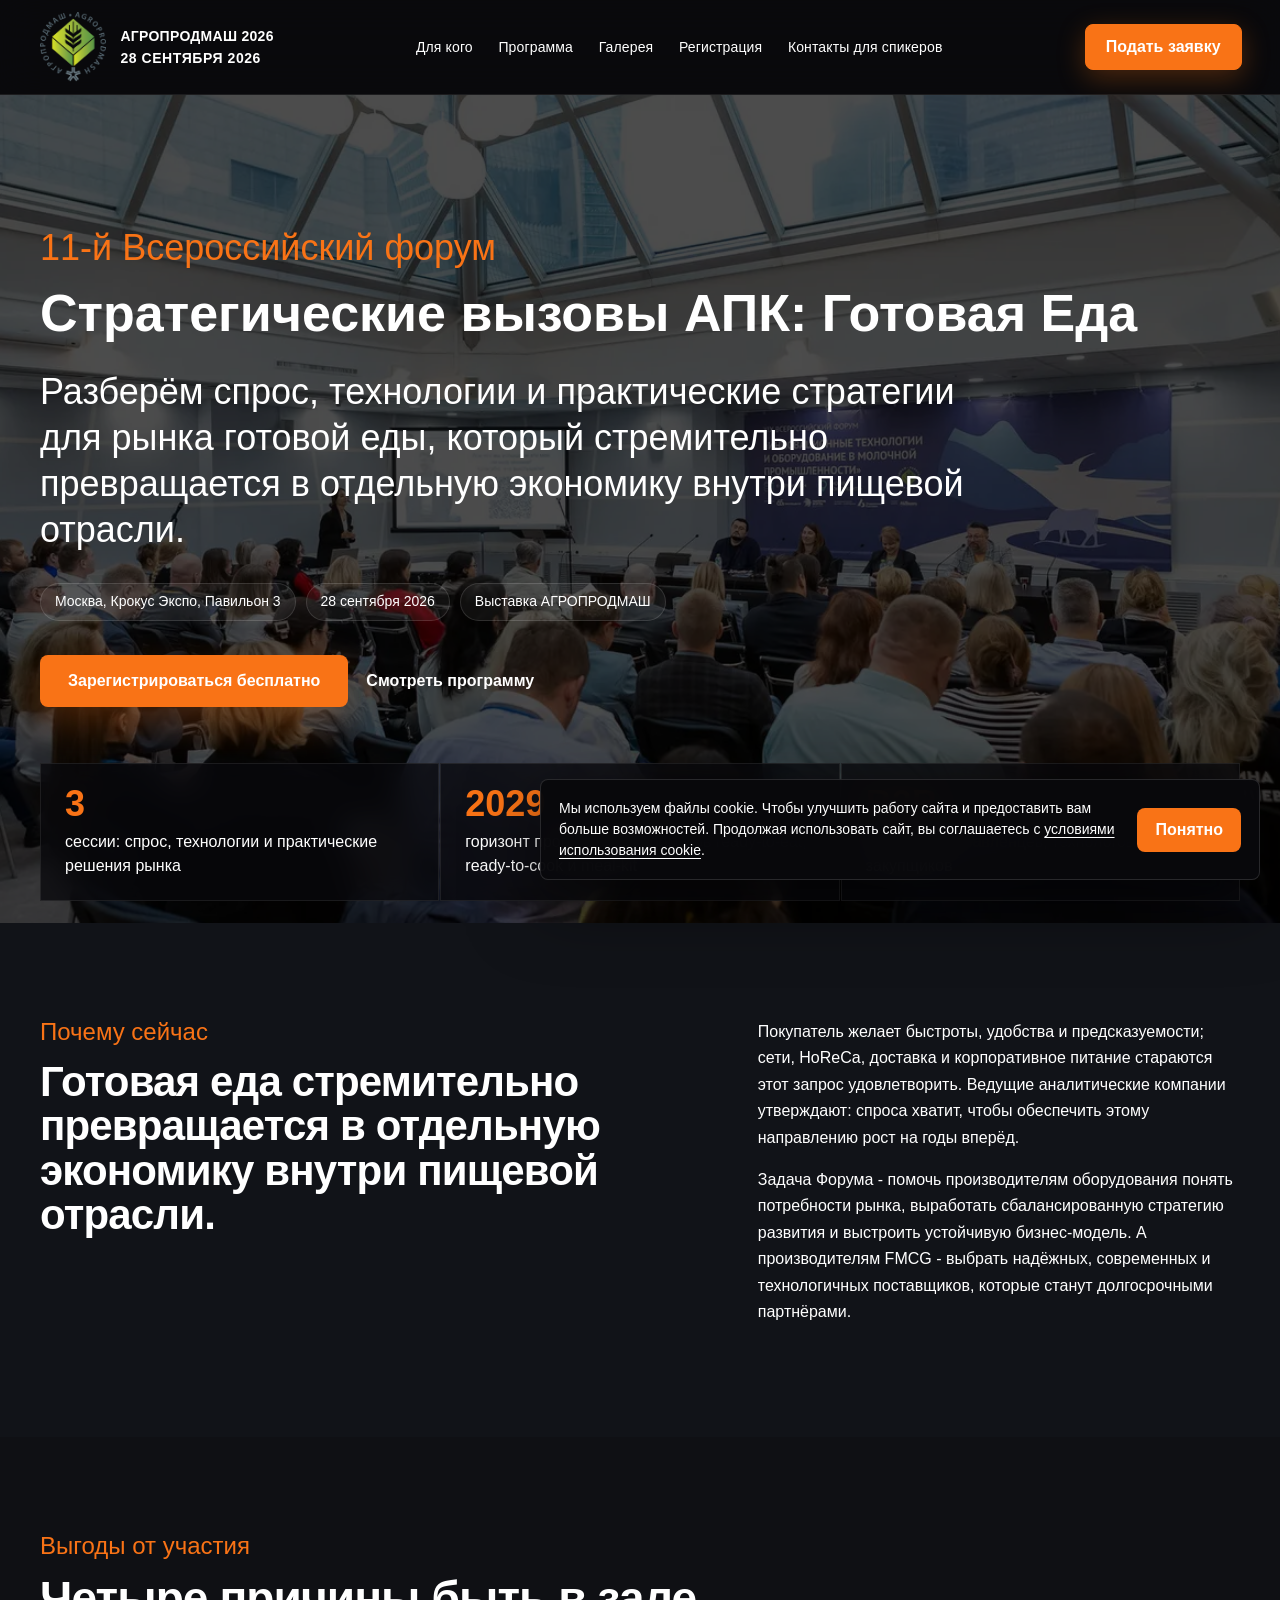
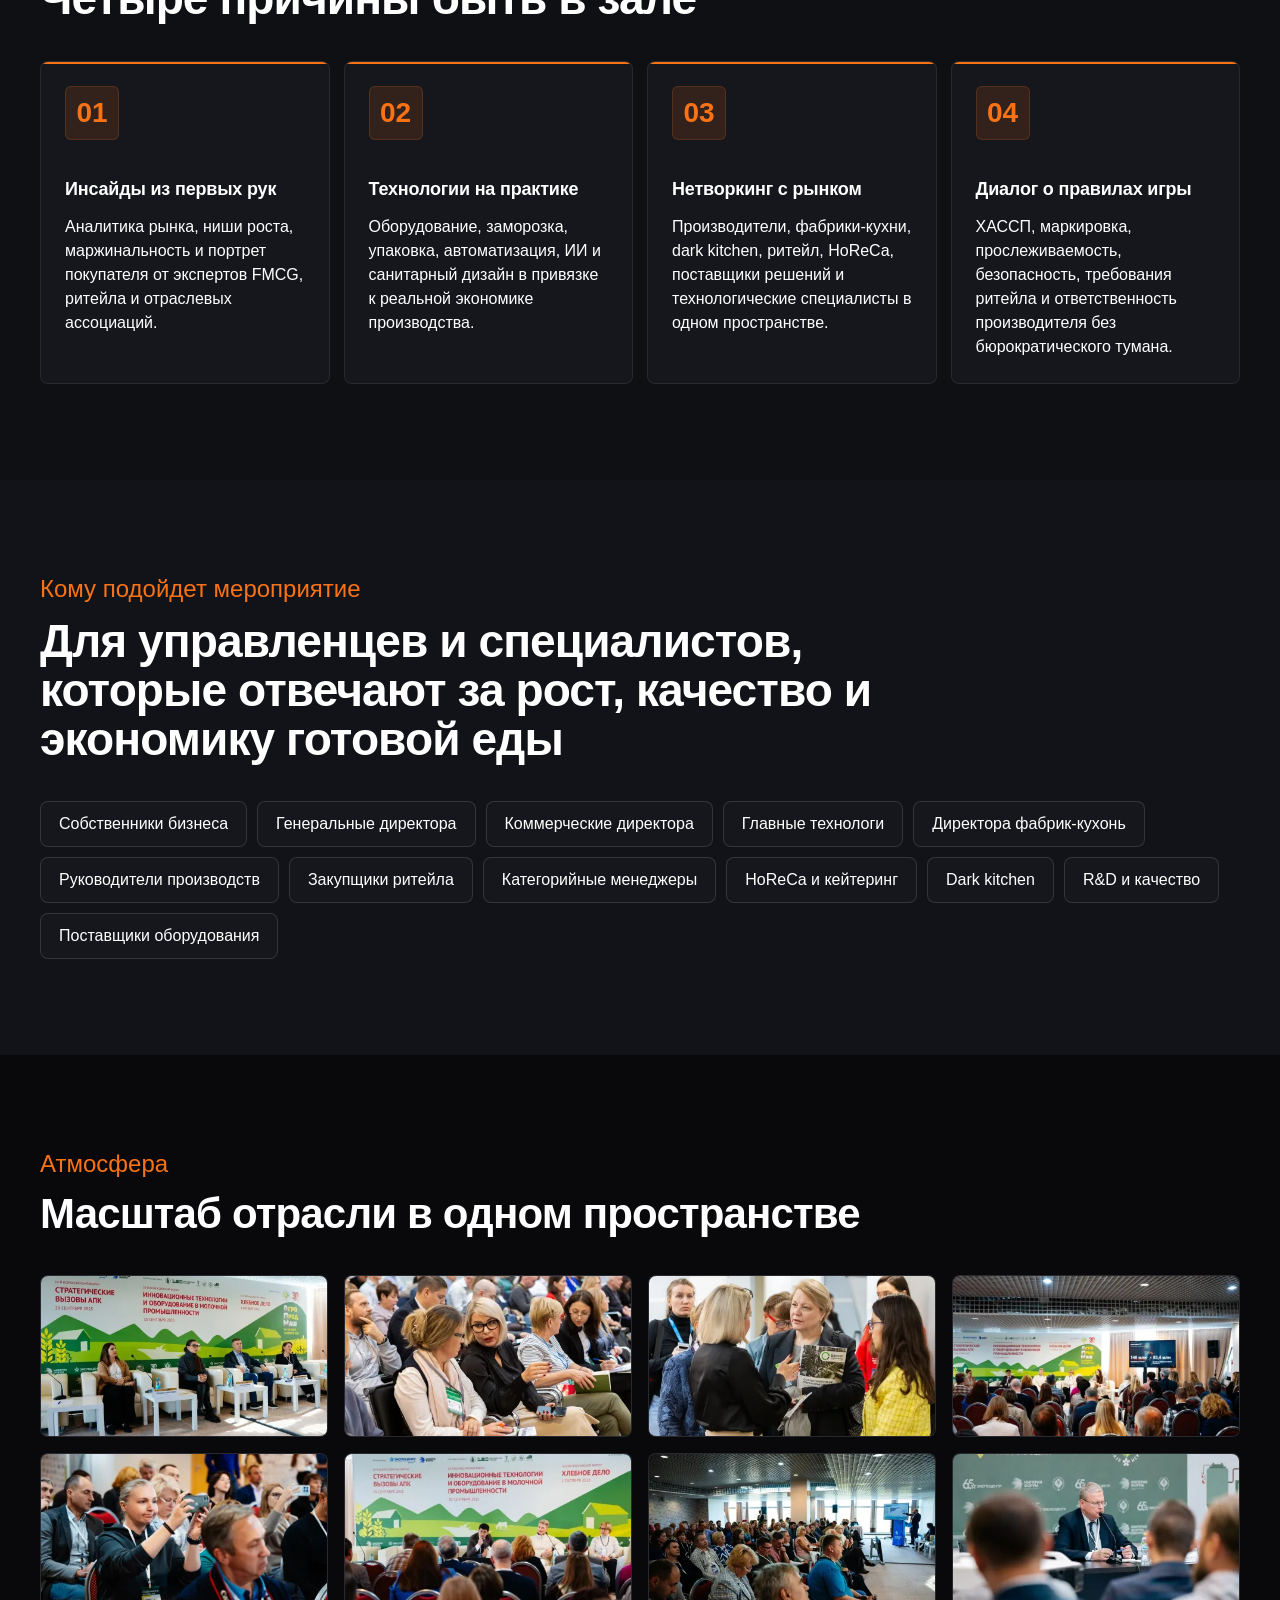
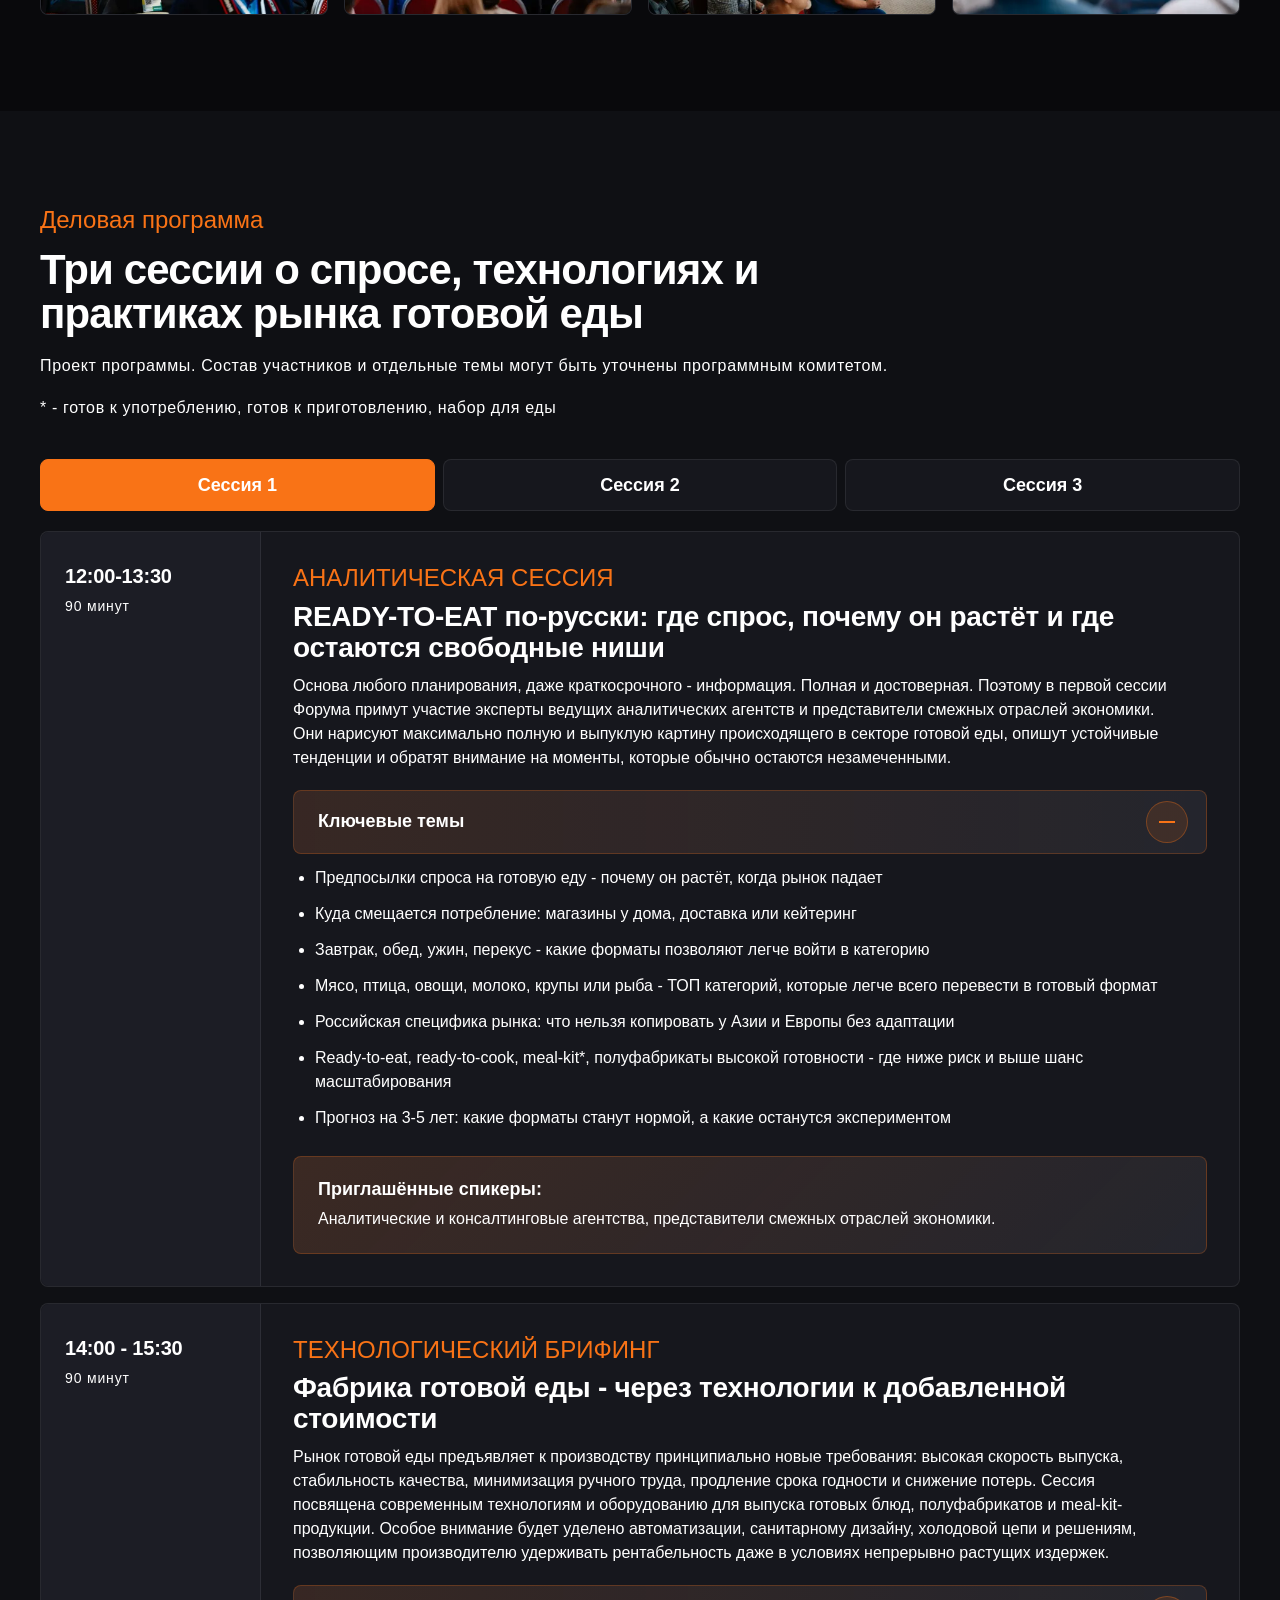
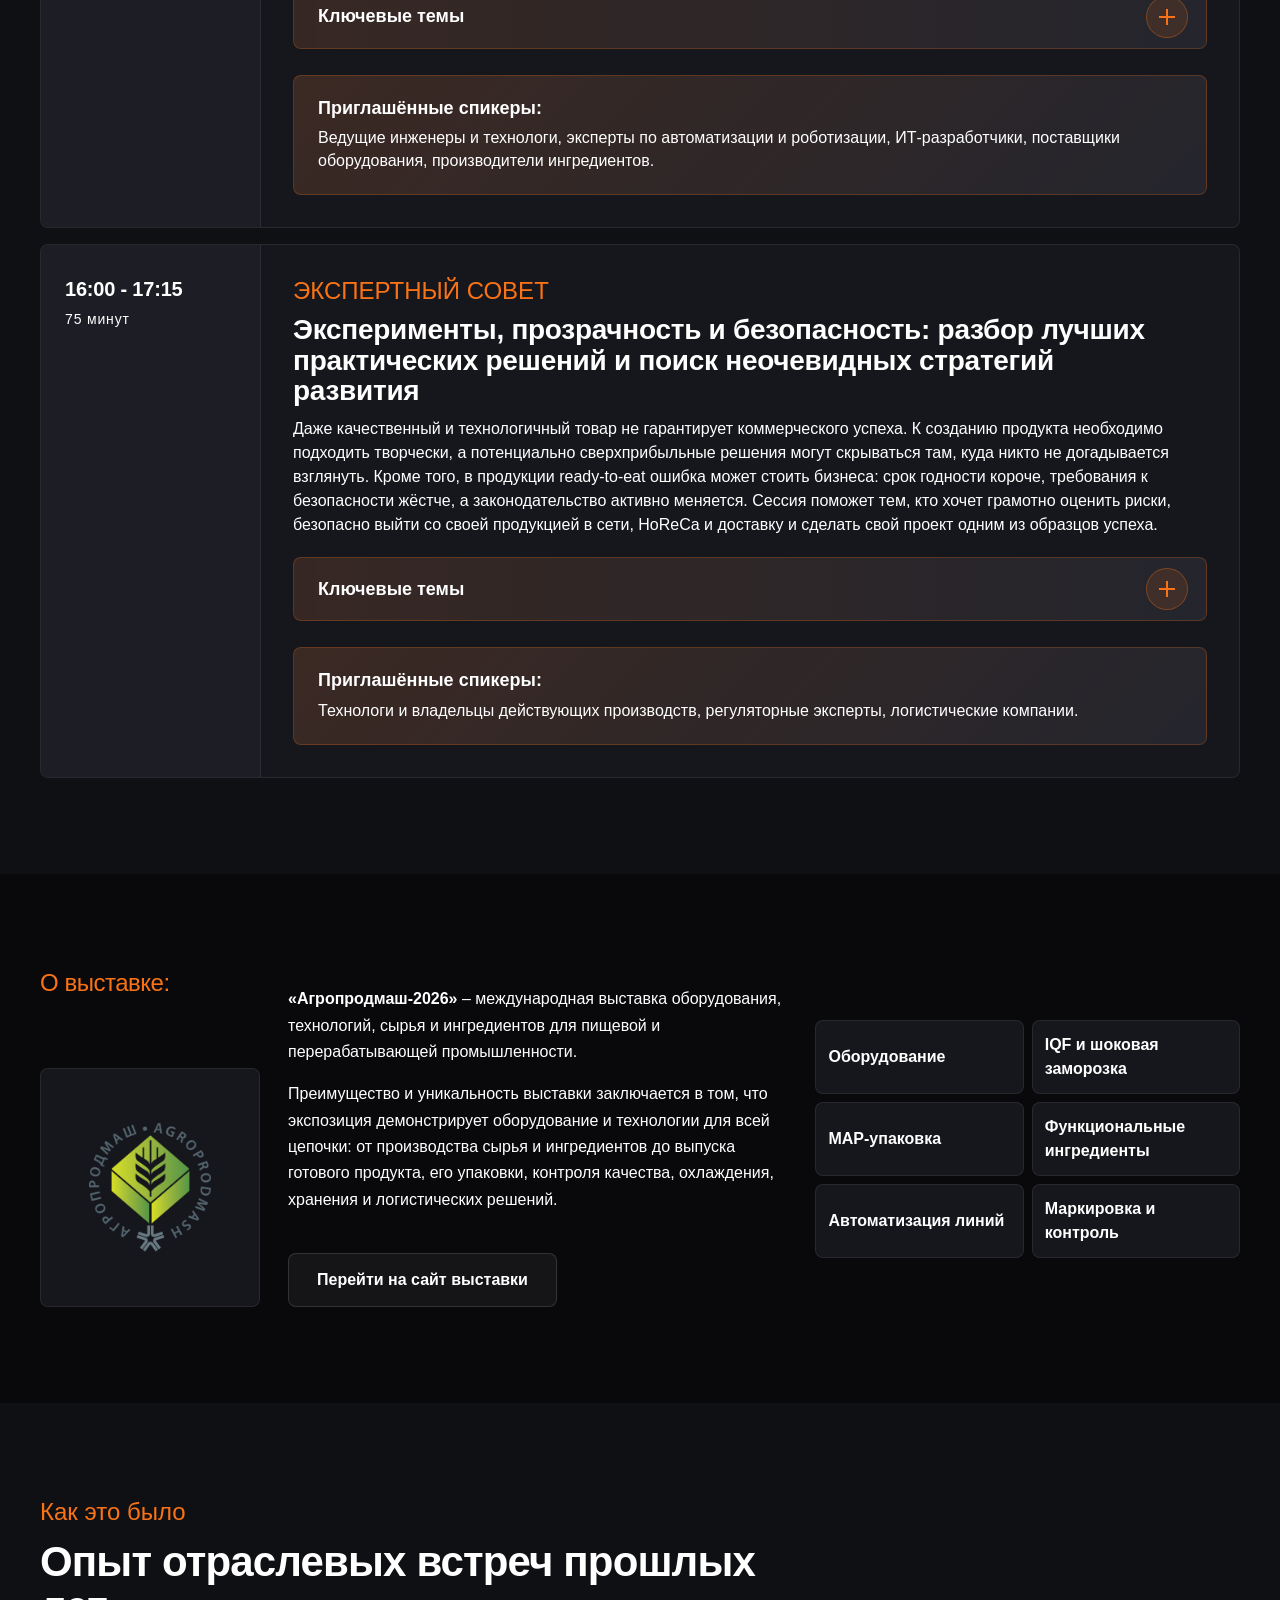
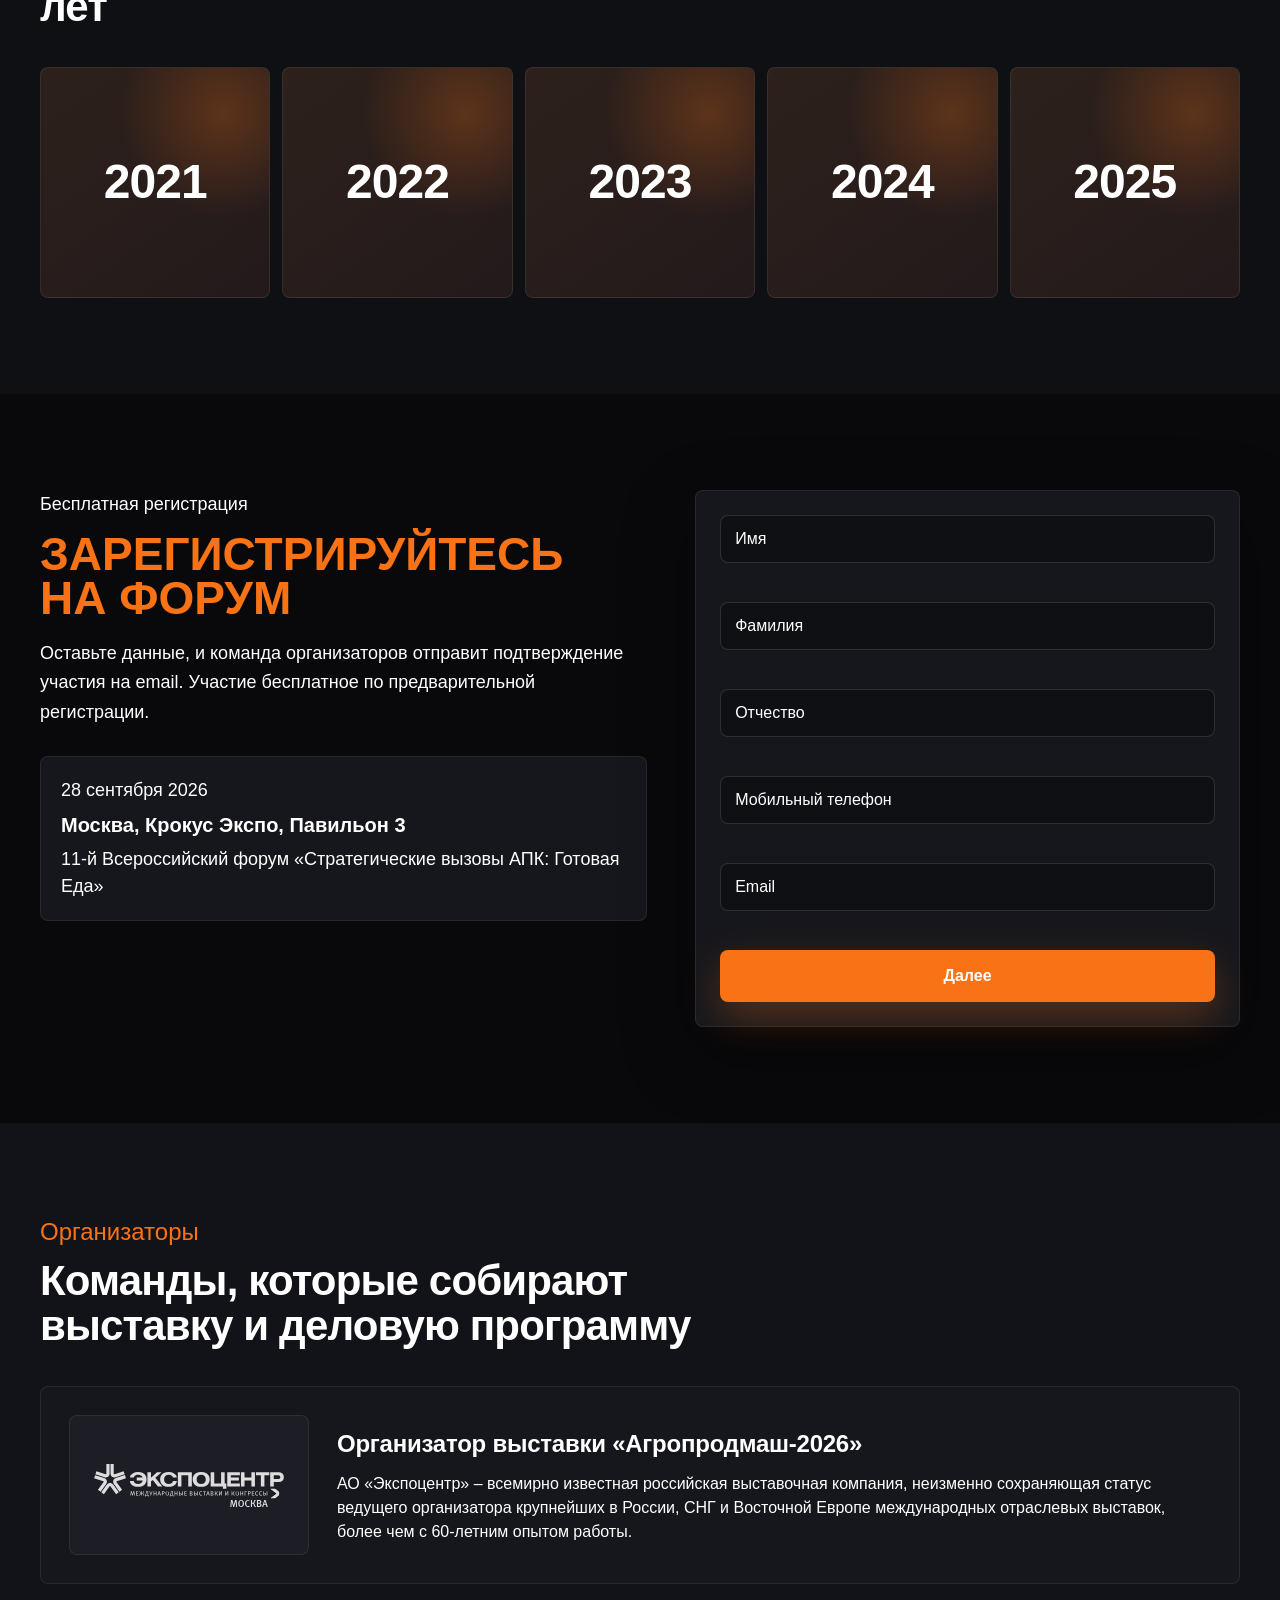
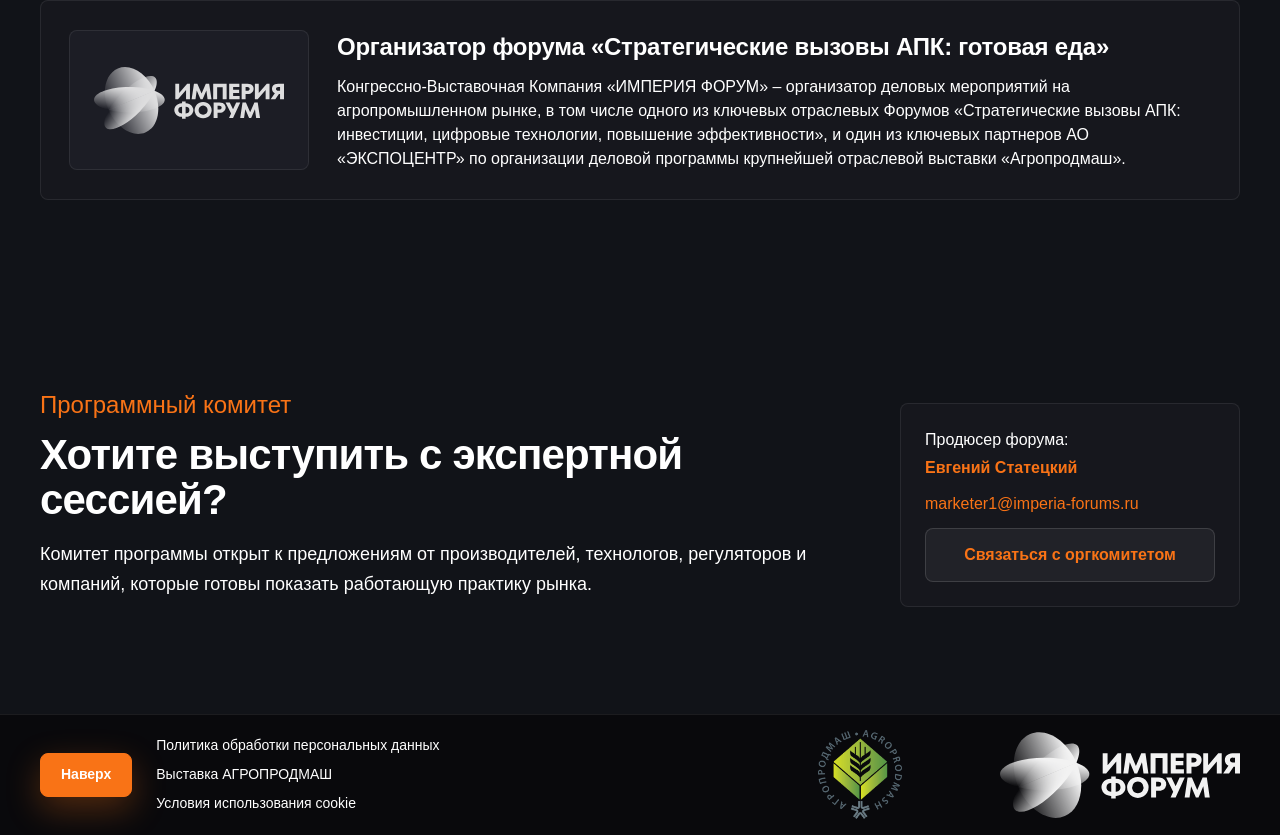
==== commit 2e82b206: "Update program key topics copy" ====
--- a/index.html
+++ b/index.html
@@ -276,13 +276,13 @@
                 <button class="accordion-trigger" type="button" aria-expanded="true" aria-controls="topics-1">Ключевые темы</button>
                 <div class="accordion-content is-open" id="topics-1">
                   <ul>
-                    <li>Предпосылки спроса на готовую еду - почему она растёт, когда рынок падает.</li>
-                    <li>Завтрак, обед, ужин, перекус - какие форматы позволяют легче войти в категорию.</li>
-                    <li>Куда смещается потребление: магазины у дома, доставка или кейтеринг.</li>
-                    <li>Мясо, птица, овощи, молоко, крупы или рыба - ТОП категорий, которые легче всего перевести в готовый формат.</li>
-                    <li>Российская специфика рынка: что нельзя копировать у Азии и Европы без адаптации.</li>
-                    <li>Ready-to-eat, ready-to-cook, meal-kit*, полуфабрикаты высокой готовности - где ниже риск и выше шанс масштабирования.</li>
-                    <li>Прогноз на 3-5 лет: какие форматы станут нормой, а какие останутся экспериментом.</li>
+                    <li>Предпосылки спроса на готовую еду - почему он растёт, когда рынок падает</li>
+                    <li>Куда смещается потребление: магазины у дома, доставка или кейтеринг</li>
+                    <li>Завтрак, обед, ужин, перекус - какие форматы позволяют легче войти в категорию</li>
+                    <li>Мясо, птица, овощи, молоко, крупы или рыба - ТОП категорий, которые легче всего перевести в готовый формат</li>
+                    <li>Российская специфика рынка: что нельзя копировать у Азии и Европы без адаптации</li>
+                    <li>Ready-to-eat, ready-to-cook, meal-kit*, полуфабрикаты высокой готовности - где ниже риск и выше шанс масштабирования</li>
+                    <li>Прогноз на 3-5 лет: какие форматы станут нормой, а какие останутся экспериментом</li>
                   </ul>
                 </div>
                 <div class="invited-speakers">
@@ -306,11 +306,11 @@
                 <button class="accordion-trigger" type="button" aria-expanded="false" aria-controls="topics-2">Ключевые темы</button>
                 <div class="accordion-content" id="topics-2">
                   <ul>
-                    <li>Как выбрать оборудование под готовую еду: не «самое современное», а наиболее подходящее.</li>
-                    <li>Нарезка, смешивание, термообработка, фасовка, охлаждение - где чаще всего теряется качество и производительность.</li>
-                    <li>Санитарный дизайн цеха: как строить производство, которое выдержит проверку и ежедневную нагрузку.</li>
-                    <li>Автоматизация vs кадровый дефицит - какие операции стоит механизировать первыми.</li>
-                    <li>Цифровой контроль характеристик: как отслеживать партию и получать обратную связь не от недовольных клиентов.</li>
+                    <li>Выбираем оборудование под готовую еду: не «самое современное», а наиболее подходящее</li>
+                    <li>Нарезка, смешивание, термообработка, фасовка, охлаждение - где теряется качество и производительность</li>
+                    <li>Санитарный дизайн цеха: как строить производство, которое выдержит проверку и ежедневную нагрузку</li>
+                    <li>Автоматизация против кадрового дефицита - какие операции стоит механизировать первыми</li>
+                    <li>Цифровой контроль характеристик: как отслеживать партию и получать обратную связь не от недовольных клиентов</li>
                   </ul>
                 </div>
                 <div class="invited-speakers">
@@ -334,13 +334,13 @@
                 <button class="accordion-trigger" type="button" aria-expanded="false" aria-controls="topics-3">Ключевые темы</button>
                 <div class="accordion-content" id="topics-3">
                   <ul>
-                    <li>Вывод на рынок новых готовых блюд - прихоть или необходимость.</li>
-                    <li>Экзотика vs традиции - что лучше продаётся и почему.</li>
-                    <li>Тёмные и распределённые кухни, контрактное производство: где больше подводных камней.</li>
-                    <li>Маркировка, состав, пищевая ценность, аллергены: требования к производству готовой еды, которые чаще всего недооценивают.</li>
-                    <li>Как отследить партию товара и быстро понять, где возникла проблема, а главное - кого она затронула.</li>
-                    <li>Ответственность за качество: как договором распределить риски между производителем, каналом и логистикой.</li>
-                    <li>Сложности работы с нестандартными компонентами - наглядные примеры: что получилось, где возникали сложности и какие потребовались вложения.</li>
+                    <li>Вывод на рынок новых блюд - прихоть или необходимость</li>
+                    <li>Экзотика vs традиции - что лучше продаётся и почему</li>
+                    <li>Тёмные и распределённые кухни, контрактное производство: ищем подводные камни</li>
+                    <li>Маркировка, состав, пищевая ценность, аллергены: требования к производству готовой еды, которые чаще всего недооценивают</li>
+                    <li>Как отследить партию товара и быстро понять, где возникла проблема, а главное - кого она затронула</li>
+                    <li>Ответственность за качество: как договором распределить риски между производителем, каналом и логистикой</li>
+                    <li>Сложности работы с нестандартными компонентами - наглядные примеры: что получилось, где возникали сложности и какие потребовались вложения</li>
                   </ul>
                 </div>
                 <div class="invited-speakers">
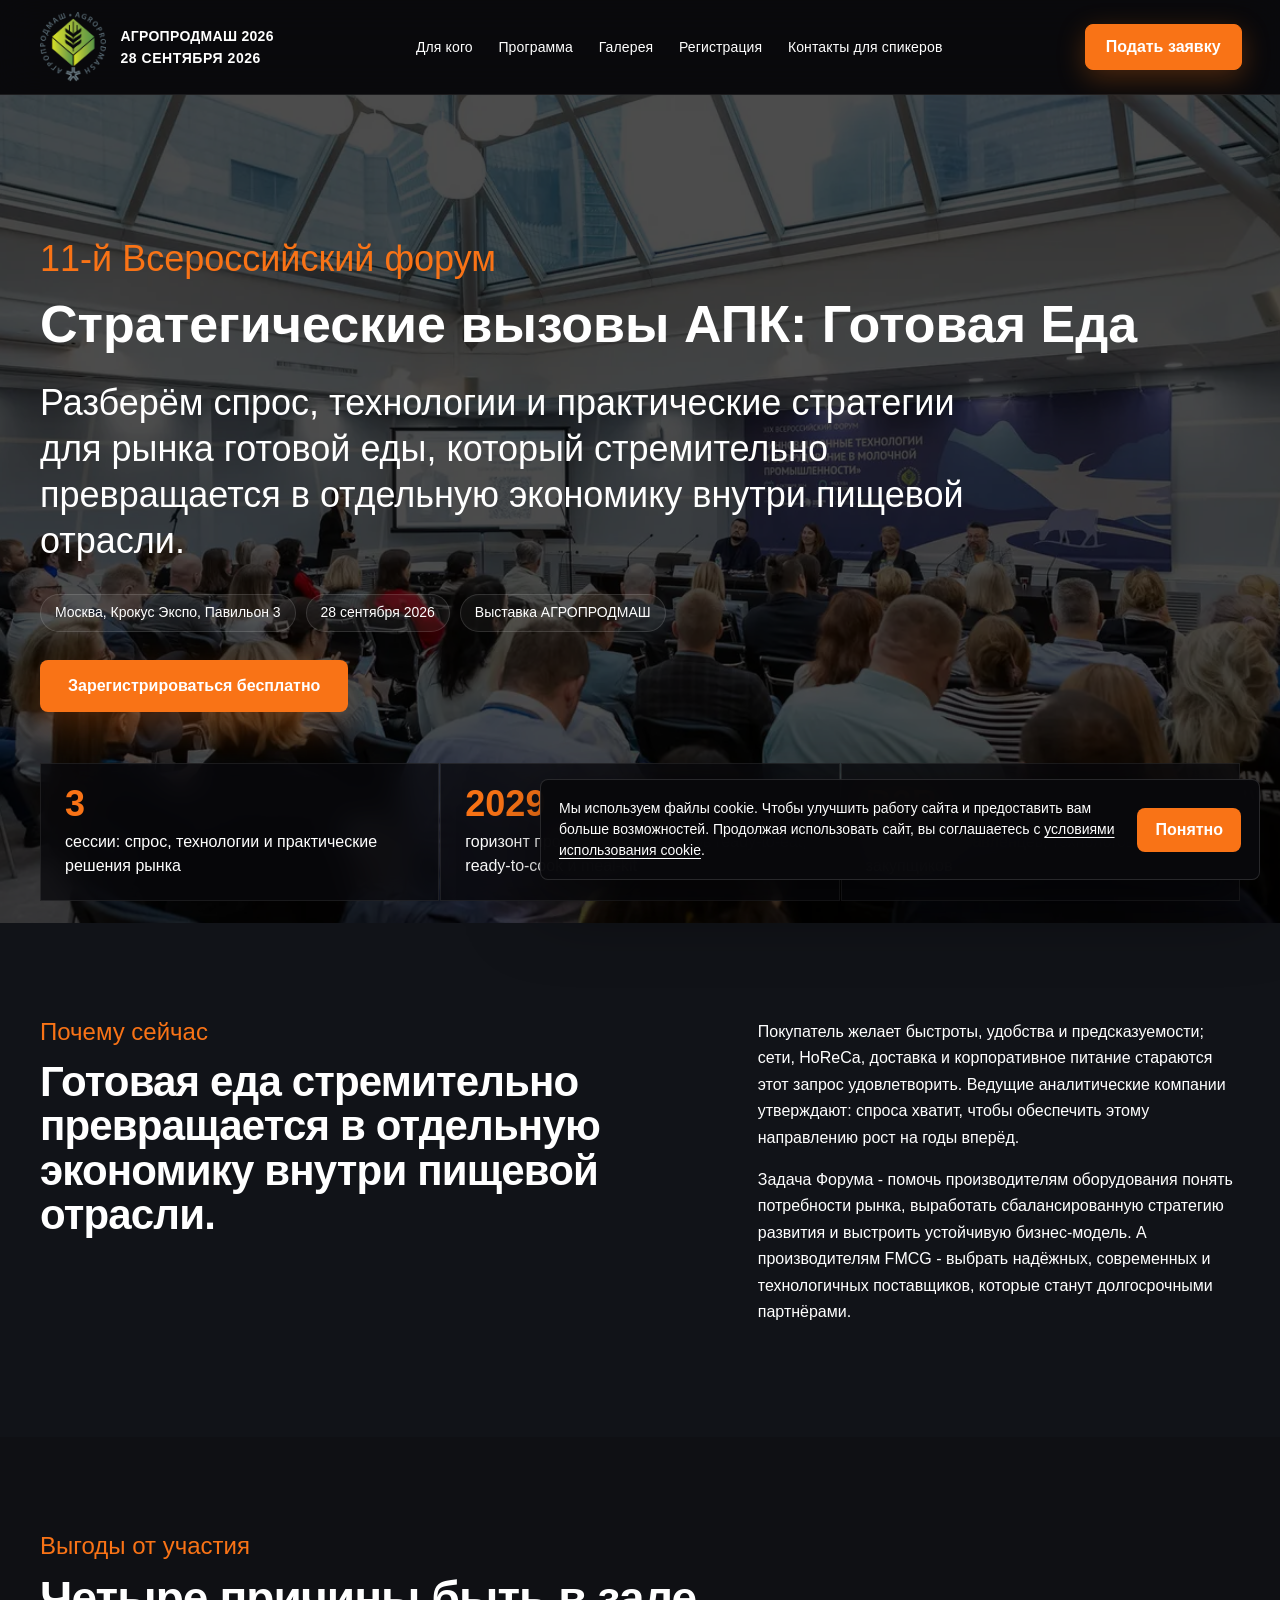
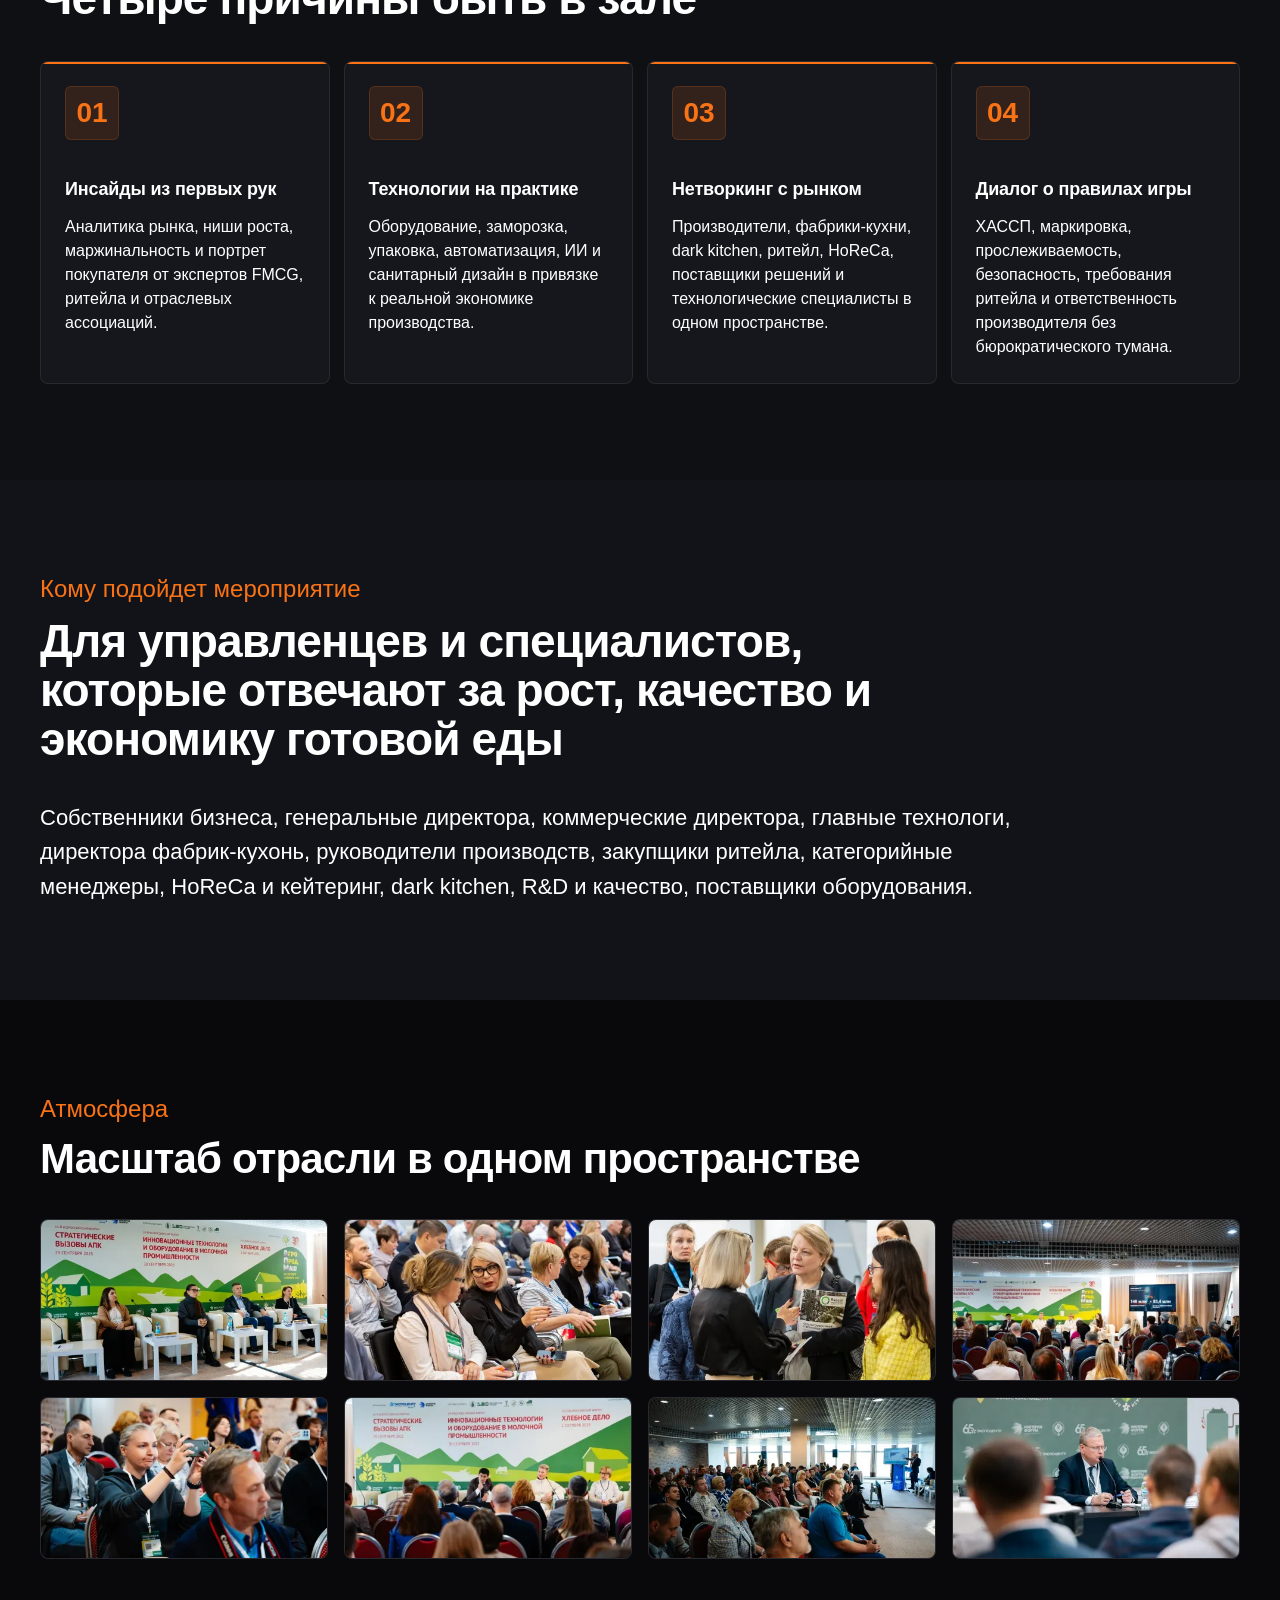
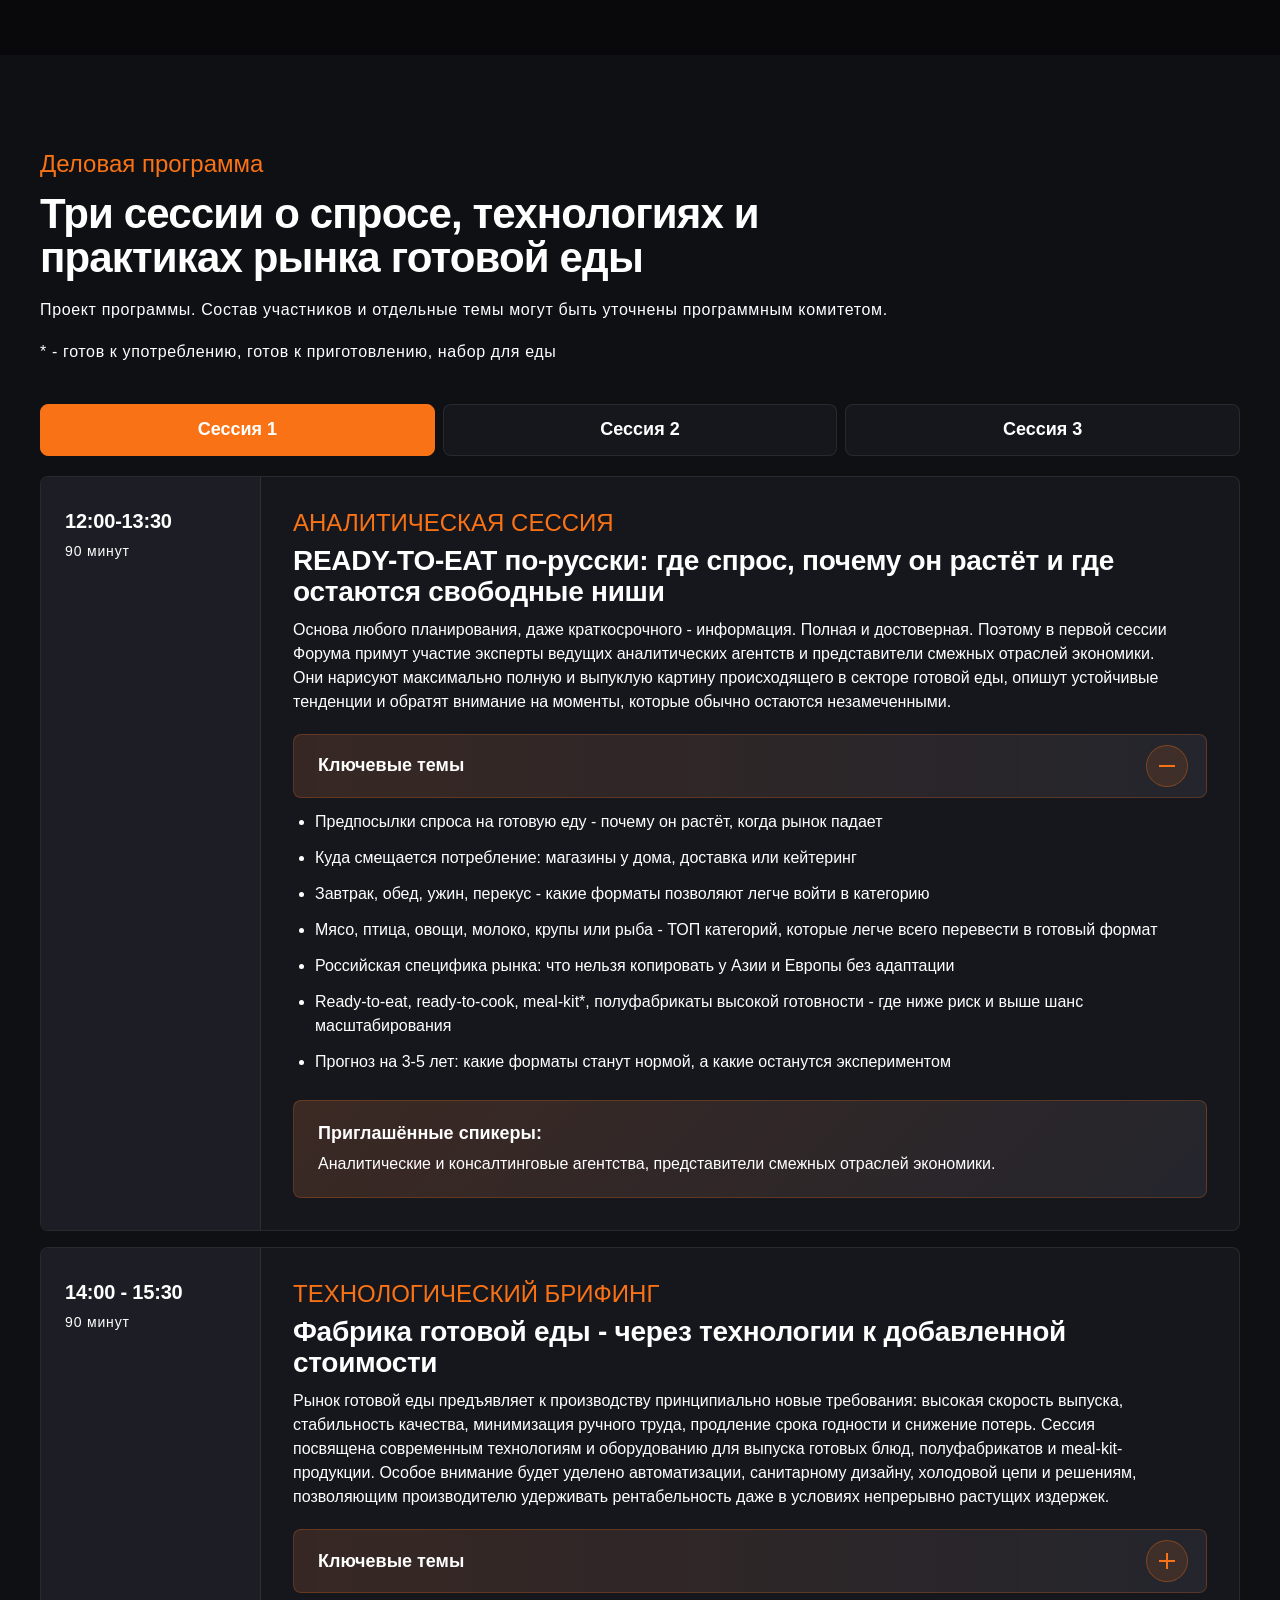
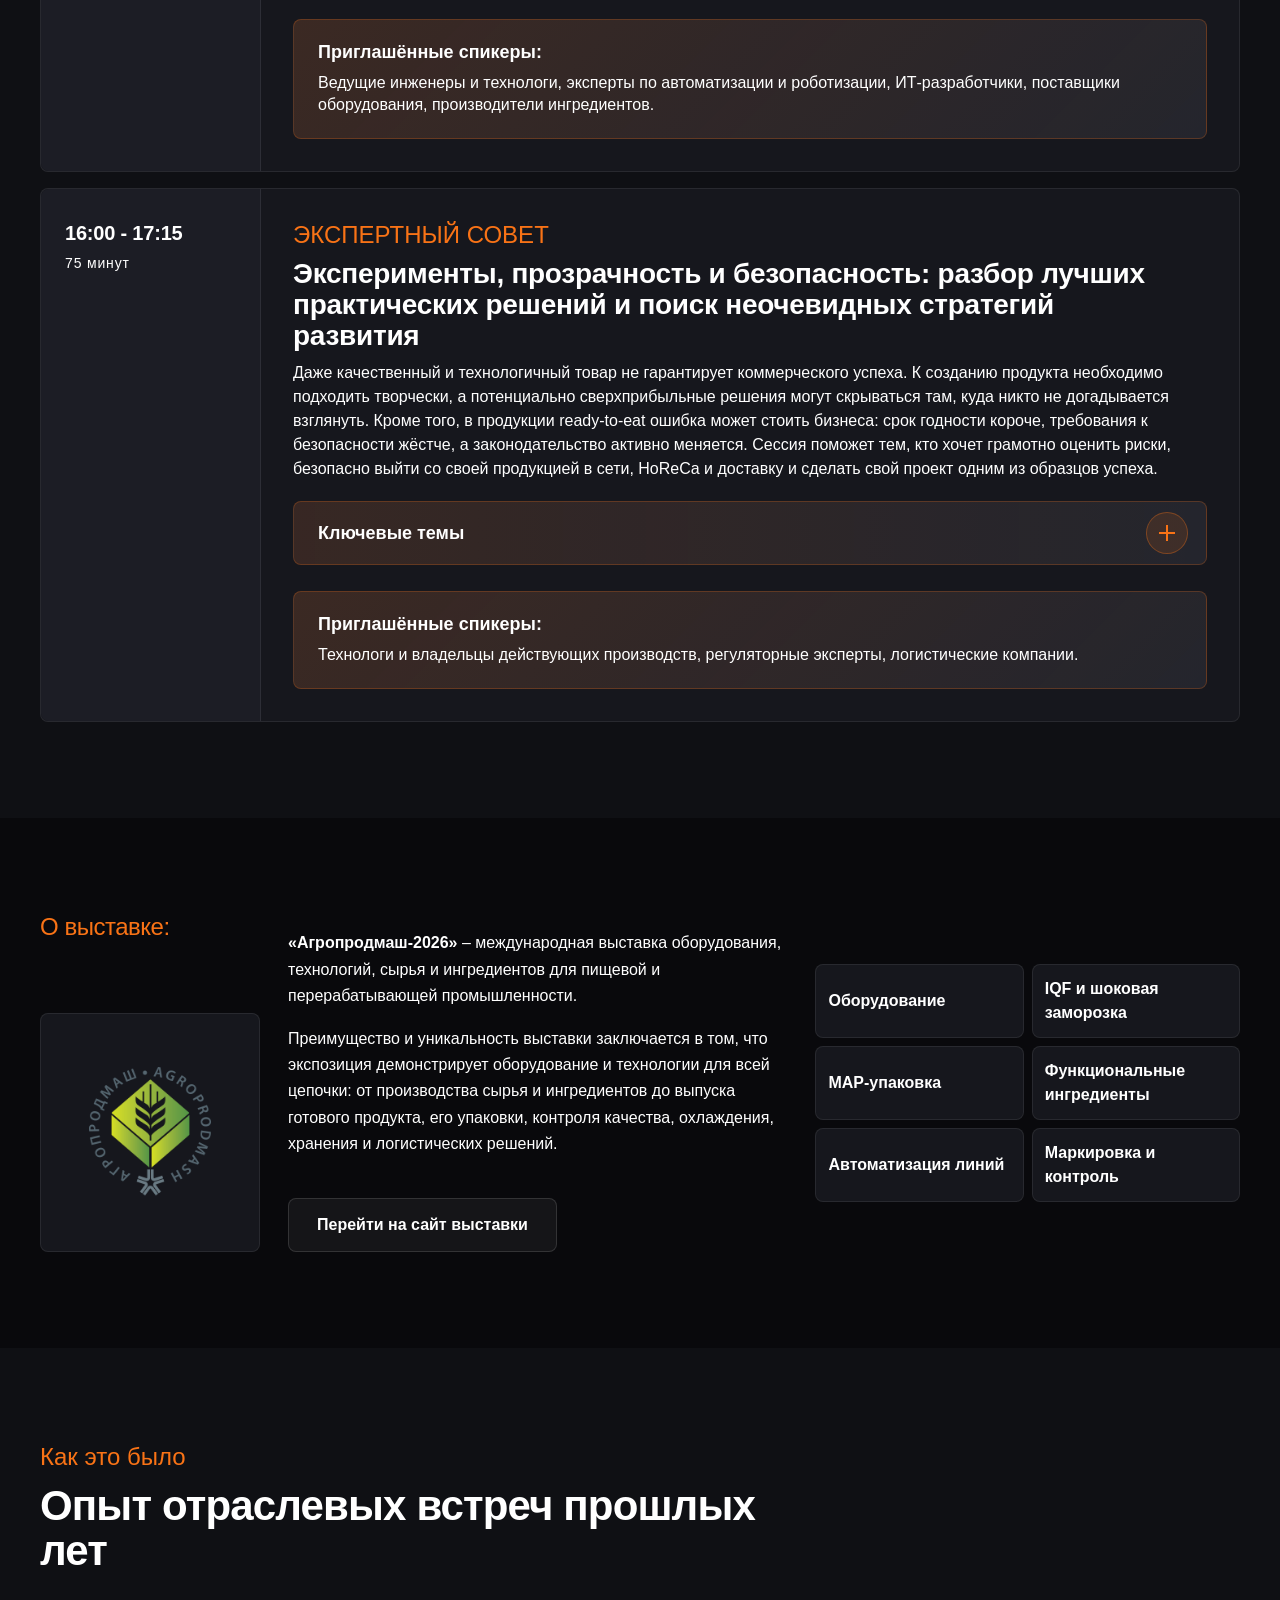
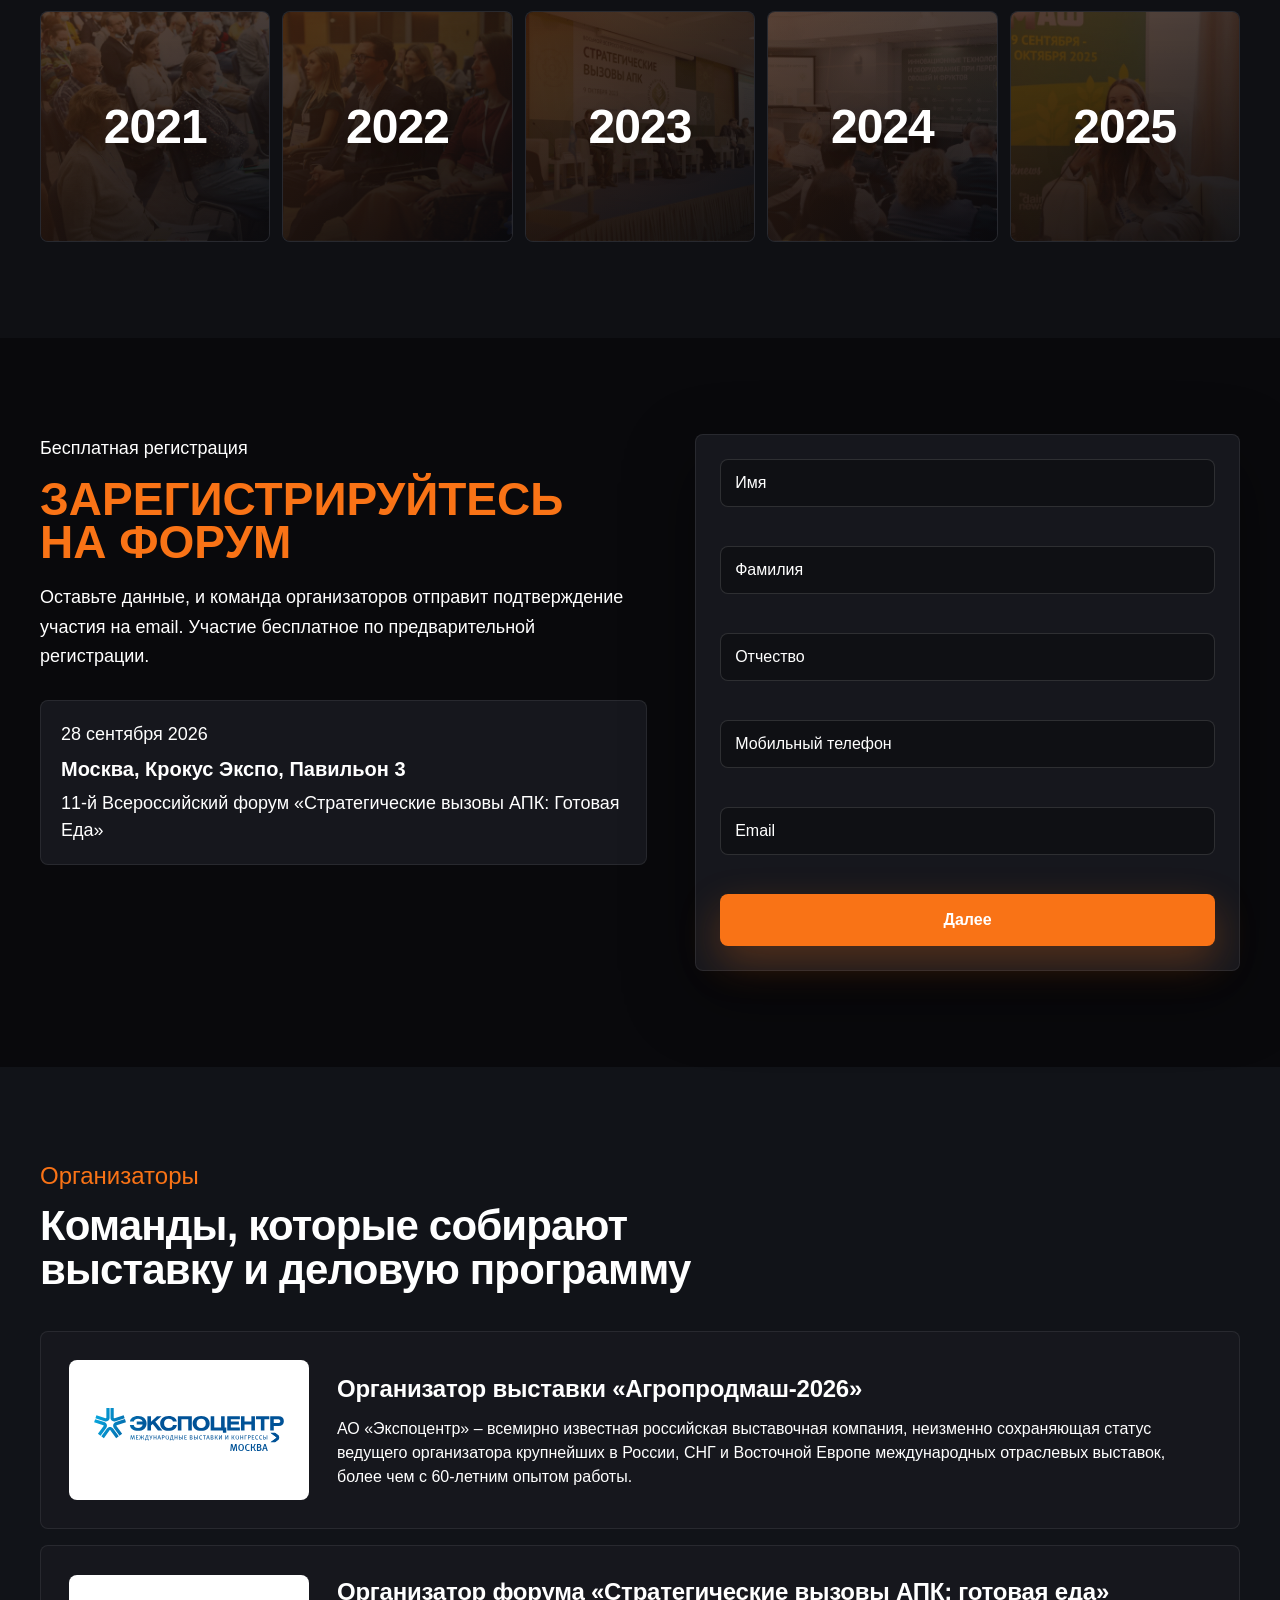
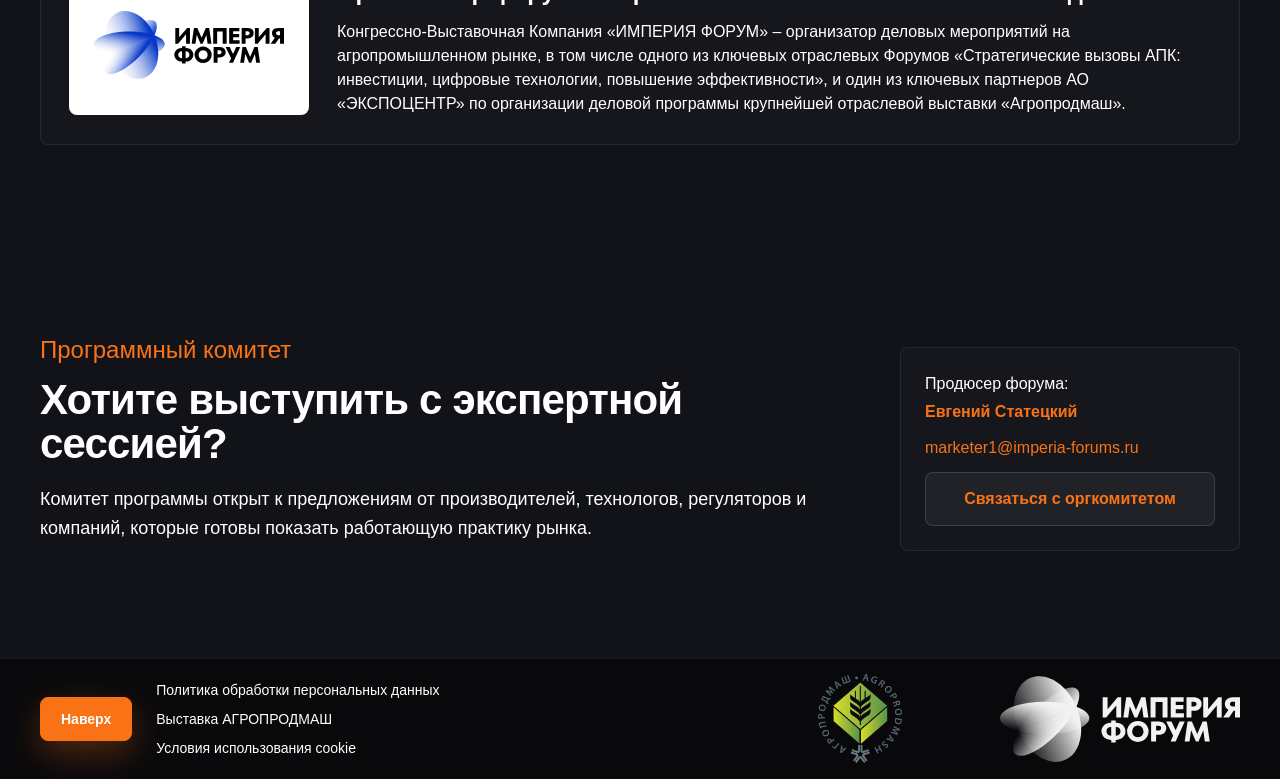
==== commit ad8afe7f: "Update forum blocks and history cards" ====
--- a/index.html
+++ b/index.html
@@ -20,7 +20,7 @@
   <meta name="twitter:title" content="11-й Всероссийский форум «Стратегические вызовы АПК: Готовая еда»">
   <meta name="twitter:description" content="Форум о спросе, технологиях и практиках рынка готовой еды. 28 сентября 2026, Москва, Крокус Экспо, Павильон 3.">
   <meta name="twitter:image" content="https://apk-forum.ru/assets1/logo/APM_logo.png">
-  <link rel="stylesheet" href="source/style.min.css?v=20260731-4">
+  <link rel="stylesheet" href="source/style.min.css?v=20260805-1">
   <script type="application/ld+json">
     {
       "@context": "https://schema.org",
@@ -126,7 +126,6 @@
         </div>
         <div class="hero__actions">
           <a class="btn btn--primary" href="#reg">Зарегистрироваться бесплатно</a>
-          <a class="hero__link" href="#program">Смотреть программу</a>
         </div>
       </div>
       <div class="hero__stats container" aria-label="Ключевые темы форума">
@@ -195,20 +194,7 @@
           <p class="eyebrow">Кому подойдет мероприятие</p>
           <h2 id="audience-title">Для управленцев и специалистов, которые отвечают за рост, качество и экономику готовой еды</h2>
         </div>
-        <div class="audience-tags" aria-label="Целевая аудитория форума">
-          <span>Собственники бизнеса</span>
-          <span>Генеральные директора</span>
-          <span>Коммерческие директора</span>
-          <span>Главные технологи</span>
-          <span>Директора фабрик-кухонь</span>
-          <span>Руководители производств</span>
-          <span>Закупщики ритейла</span>
-          <span>Категорийные менеджеры</span>
-          <span>HoReCa и кейтеринг</span>
-          <span>Dark kitchen</span>
-          <span>R&amp;D и качество</span>
-          <span>Поставщики оборудования</span>
-        </div>
+        <p class="audience-list" aria-label="Целевая аудитория форума">Собственники бизнеса, генеральные директора, коммерческие директора, главные технологи, директора фабрик-кухонь, руководители производств, закупщики ритейла, категорийные менеджеры, HoReCa и кейтеринг, dark kitchen, R&amp;D и качество, поставщики оборудования.</p>
       </div>
     </section>
 
@@ -386,11 +372,11 @@
           <h2 id="history-title">Опыт отраслевых встреч прошлых лет</h2>
         </div>
         <div class="history-grid" aria-label="Архив мероприятий">
-          <a class="history-card" href="https://blog.imperiaforum.ru/apm_2021_smart" target="_blank" rel="noopener"><span>2021</span></a>
-          <a class="history-card" href="https://blog.imperiaforum.ru/apk_forum_2022" target="_blank" rel="noopener"><span>2022</span></a>
-          <a class="history-card" href="http://blog.imperiaforum.ru/apk_forum_2023" target="_blank" rel="noopener"><span>2023</span></a>
-          <a class="history-card" href="https://blog.imperiaforum.ru/frov-2024" target="_blank" rel="noopener"><span>2024</span></a>
-          <a class="history-card" href="https://blog.imperiaforum.ru/apk2025" target="_blank" rel="noopener"><span>2025</span></a>
+          <a class="history-card history-card--2021" href="https://blog.imperiaforum.ru/apm_2021_smart" target="_blank" rel="noopener"><span>2021</span></a>
+          <a class="history-card history-card--2022" href="https://blog.imperiaforum.ru/apk_forum_2022" target="_blank" rel="noopener"><span>2022</span></a>
+          <a class="history-card history-card--2023" href="http://blog.imperiaforum.ru/apk_forum_2023" target="_blank" rel="noopener"><span>2023</span></a>
+          <a class="history-card history-card--2024" href="https://blog.imperiaforum.ru/frov-2024" target="_blank" rel="noopener"><span>2024</span></a>
+          <a class="history-card history-card--2025" href="https://blog.imperiaforum.ru/apk2025" target="_blank" rel="noopener"><span>2025</span></a>
         </div>
       </div>
     </section>
--- a/source/style.min.css
+++ b/source/style.min.css
@@ -1 +1 @@
-:root{--bg-deep: #09090c;--bg-primary: #0f1014;--bg-section: #111318;--bg-card: #16171d;--bg-card-alt: #1c1d25;--accent: #e8500a;--accent-str: #f97316;--accent-dim: rgba(249, 115, 22, .12);--accent-glow: rgba(249, 115, 22, .2);--text-main: #ffffff;--text-muted: #ffffff;--text-dim: #ffffff;--border: rgba(255, 255, 255, .08);--border-med: rgba(255, 255, 255, .13);--shadow: 0 24px 70px rgba(0, 0, 0, .4);--radius: 8px;--space-xs: 8px;--space-sm: 16px;--space-md: 24px;--space-lg: 48px;--space-xl: 96px;--container: 1200px;--font-display: "PT Sans", -apple-system, BlinkMacSystemFont, "Segoe UI", Arial, sans-serif;--font-mono: "PT Sans", -apple-system, BlinkMacSystemFont, "Segoe UI", Arial, sans-serif;--font-body: "PT Sans", -apple-system, BlinkMacSystemFont, "Segoe UI", Arial, sans-serif}*{box-sizing:border-box}html{scroll-behavior:smooth;-webkit-text-size-adjust:100%}body{margin:0;background:var(--bg-primary);color:var(--text-main);font-family:var(--font-body);line-height:1.5;overflow-x:hidden}body.nav-open{overflow:hidden}img{display:block;max-width:100%}a{color:inherit}button,input{font:inherit}button{cursor:pointer}:focus-visible{outline:3px solid rgba(249,115,22,.55);outline-offset:3px}@media(prefers-reduced-motion:reduce){html{scroll-behavior:auto}*,*:before,*:after{transition-duration:.01ms!important;animation-duration:.01ms!important;animation-iteration-count:1!important}}h1,h2,h3{font-family:var(--font-display);font-weight:800;overflow-wrap:anywhere}.container{width:min(100% - 32px,var(--container));margin-inline:auto}.site-header{position:sticky;top:0;z-index:50;display:grid;grid-template-columns:auto 1fr auto;gap:var(--space-md);align-items:center;min-height:72px;padding:12px clamp(16px,3vw,40px);border-bottom:1px solid var(--border);background:#09090ce6;color:#fff;-webkit-backdrop-filter:blur(22px);backdrop-filter:blur(22px)}.brand{display:inline-flex;align-items:center;gap:12px;text-decoration:none}.brand__logo{width:70px;height:70px;max-height:70px;object-fit:contain}.brand__text{display:grid;gap:1px}.brand__text strong{font-size:14px;font-weight:700;letter-spacing:.02em}.brand__text small{color:#fff;font-family:var(--font-mono);font-size:11px;letter-spacing:.06em}.brand__text .brand__date{color:#fff;font-size:14px;font-weight:700;letter-spacing:.04em}.site-nav{display:flex;justify-content:center;gap:clamp(14px,2vw,28px);color:#fff;font-size:14px;letter-spacing:.01em}.site-nav a,.header-cta{text-decoration:none;transition:color .18s ease,background .18s ease,border-color .18s ease}.site-nav a:hover{color:#fff}.header-cta{min-width:136px;padding:10px 20px;border:1px solid var(--accent-str);border-radius:var(--radius);background:var(--accent-str);color:#fff;text-align:center;font-size:16px;font-weight:700;box-shadow:0 8px 28px #f9731647}.header-cta:hover{background:#ff8c38;border-color:#ff8c38}.nav-toggle{display:none;width:44px;height:44px;border:1px solid var(--border);border-radius:var(--radius);background:#ffffff0d}.nav-toggle span{display:block;width:20px;height:2px;margin:5px auto;background:#fff;transition:transform .2s ease,opacity .2s ease}.hero{position:relative;min-height:calc(100vh - 72px);min-height:calc(100svh - 72px);display:grid;align-items:end;overflow:hidden;background:var(--bg-deep);color:#fff}.hero__media,.hero__overlay{position:absolute;inset:0}.hero__media{z-index:0;pointer-events:none;user-select:none;background:linear-gradient(90deg,#09090c4d,#09090c2e),url(../assets1/hero-poster.webp) center / cover no-repeat}.hero__video{width:100%;height:100%;object-fit:cover;transform:scale(1.1);transform-origin:center center;display:block;pointer-events:none;user-select:none}.hero__media.video-fallback .hero__video{opacity:0}.hero__overlay{z-index:1;opacity:.7;background:#000}.hero__content{position:relative;z-index:2;width:min(100% - 32px,var(--container));max-width:var(--container);margin-inline:auto;padding:116px 0 38px}.eyebrow{margin:0 0 14px;color:var(--accent-str);font-family:var(--font-mono);font-size:24px;font-weight:500;letter-spacing:0;line-height:1.12;text-transform:none}.hero .eyebrow{max-width:none;margin-bottom:18px;font-family:var(--font-display);font-size:36px;font-weight:500;line-height:1.08}.hero h1{max-width:none;margin:0;font-size:52px;font-weight:700;line-height:1.05;letter-spacing:0}.hero__lead{max-width:980px;margin:28px 0 0;color:#fff;font-size:36px;line-height:1.28}.hero__meta{display:flex;flex-wrap:wrap;gap:10px;margin:30px 0 0}.hero__meta span,.hero__meta a{display:inline-flex;align-items:center;min-height:38px;padding:7px 14px;border:1px solid var(--border-med);border-radius:999px;background:#ffffff0d;color:#fff;font-family:var(--font-mono);font-size:14px;text-decoration:none}.hero__meta a:hover{background:var(--accent-dim);border-color:#f973164d}.hero__actions{display:flex;flex-wrap:wrap;align-items:center;gap:18px;margin-top:34px}.btn{display:inline-flex;align-items:center;justify-content:center;min-height:52px;padding:14px 28px;border:0;border-radius:var(--radius);text-decoration:none;font-size:16px;font-weight:700;transition:transform .18s ease,box-shadow .18s ease,background .18s ease}.btn:hover{transform:translateY(-2px)}.btn--primary{background:var(--accent-str);color:#fff;box-shadow:0 16px 40px #f9731647}.btn--primary:hover{background:#ff8c38;box-shadow:0 20px 48px #f9731661}.btn--secondary{border:1px solid var(--border-med);background:#ffffff0d;color:var(--text-main)}.btn--secondary:hover{background:#ffffff17}.hero__link{color:#fff;font-size:16px;font-weight:700;text-decoration:none}.hero__link:hover{color:#fff}.hero__stats{position:relative;z-index:2;display:grid;grid-template-columns:repeat(3,1fr);gap:1px;padding-bottom:22px}.hero__stats article{min-height:120px;padding:22px 24px;border:1px solid var(--border);background:#09090cc2;-webkit-backdrop-filter:blur(14px);backdrop-filter:blur(14px)}.hero__stats strong{display:block;margin-bottom:8px;color:var(--accent-str);font-family:var(--font-display);font-size:36px;font-weight:800;line-height:1}.hero__stats span{color:#fff;font-size:16px}.section{padding:var(--space-xl) 0;background:var(--bg-primary);color:var(--text-main)}.section--light{background:var(--bg-section)}.section--dark{background:var(--bg-deep)}.section__head{max-width:780px;margin-bottom:38px}.section__head--wide{max-width:920px}.section h2{margin:0;color:#fff;font-size:clamp(26px,3.6vw,50px);font-weight:700;line-height:1.06;letter-spacing:-.02em}#why-title,#history-title,#gallery-title,#speaker-contact-title{font-size:42px}.section--dark .eyebrow,.section--dark h2{font-weight:800}.section__head p:not(.eyebrow),.lead-copy,.expo p,.registration__copy p,.speaker-contact p{color:var(--text-muted);font-size:16px;line-height:1.65}.split{display:grid;grid-template-columns:minmax(0,1fr) minmax(320px,.72fr);gap:var(--space-lg);align-items:start}.lead-copy p:first-child{margin-top:0}.benefits-grid{display:grid;grid-template-columns:repeat(4,1fr);gap:14px}.benefit-card{position:relative;min-height:280px;padding:24px;border:1px solid var(--border);border-radius:var(--radius);background:var(--bg-card);overflow:hidden;transition:border-color .2s ease}.benefit-card:hover{border-color:var(--border-med)}.benefit-card:before{content:"";position:absolute;top:0;left:0;right:0;height:2px;background:var(--accent-str)}.benefit-card__icon{display:inline-grid;place-items:center;width:54px;height:54px;margin-bottom:36px;border-radius:6px;background:var(--accent-dim);color:var(--accent-str);font-family:var(--font-mono);font-weight:700;font-size:28px;border:1px solid rgba(249,115,22,.18)}.benefit-card h3{margin:0 0 12px;color:#fff;font-size:18px;font-weight:700;letter-spacing:-.01em}.benefit-card p{margin:0;color:var(--text-muted);font-size:16px}.audience-tags{display:flex;flex-wrap:wrap;gap:10px}.audience-tags span{display:inline-flex;align-items:center;min-height:44px;padding:10px 18px;border:1px solid var(--border-med);border-radius:var(--radius);background:var(--bg-card);color:var(--text-main);font-weight:500;font-size:16px;transition:border-color .18s ease,background .18s ease}.audience-tags span:hover{border-color:#f9731659;background:var(--accent-dim)}.program-tabs{display:grid;grid-template-columns:repeat(3,1fr);gap:8px;margin-bottom:20px}.program-tab{min-height:52px;border:1px solid var(--border);border-radius:var(--radius);background:var(--bg-card);color:var(--text-muted);font-size:18px;font-weight:700;transition:border-color .18s ease,background .18s ease,color .18s ease}.program-tab:hover{border-color:var(--border-med);color:var(--text-main)}.program-tab.is-active{border-color:var(--accent-str);background:var(--accent-str);color:#fff}.program-panel{scroll-margin-top:96px;border:1px solid var(--border);border-radius:var(--radius);background:var(--bg-card)}.program-panel+.program-panel{margin-top:16px}.program-section #program-title,.organizers #organizers-title{font-size:42px}.program-note{color:var(--text-dim);font-family:var(--font-mono);font-size:12px;letter-spacing:.04em}.session{display:grid;grid-template-columns:220px 1fr}.session__time{padding:32px 24px;border-right:1px solid var(--border);background:var(--bg-card-alt);border-radius:var(--radius) 0 0 var(--radius)}.session__time span{display:block;color:#fff;font-size:20px;font-weight:700;line-height:1.2;letter-spacing:-.01em}.session__time small{display:block;margin-top:8px;color:var(--text-dim);font-family:var(--font-mono);font-size:14px;letter-spacing:.06em}.session__body{min-width:0;padding:32px}.session__format{margin:0 0 10px;color:var(--accent-str);font-family:var(--font-mono);font-size:24px;font-weight:500;line-height:1.15;letter-spacing:0;text-transform:uppercase}.session h3{margin:0;max-width:860px;color:#fff;font-size:28px;font-weight:700;line-height:1.1;letter-spacing:-.01em}.session h3+p{margin-top:10px}.session__body>p:not(.session__format){max-width:880px;color:var(--text-muted);font-size:16px}.accordion-trigger{width:100%;min-height:64px;margin:20px 0 0;padding:0 18px 0 24px;border:1px solid rgba(249,115,22,.24);border-radius:var(--radius);background:linear-gradient(90deg,#f973161f,#ffffff09),var(--bg-card-alt);color:var(--text-main);display:flex;align-items:center;justify-content:space-between;gap:16px;text-align:left;font-size:18px;font-weight:700;transition:border-color .18s ease,background .18s ease,box-shadow .18s ease,transform .18s ease}.accordion-trigger:hover{border-color:var(--accent-str);background:linear-gradient(90deg,#f9731633,#ffffff0f),var(--bg-card-alt);box-shadow:0 14px 36px #f9731629;transform:translateY(-1px)}.accordion-trigger:after{content:"";display:block;flex:0 0 40px;width:40px;height:40px;border:1px solid rgba(249,115,22,.34);border-radius:50%;background:linear-gradient(currentColor 0 0) center / 16px 2px no-repeat,linear-gradient(currentColor 0 0) center / 2px 16px no-repeat,#f973161f;color:var(--accent-str);transition:background .18s ease,color .18s ease,transform .18s ease}.accordion-trigger:hover:after{background:linear-gradient(currentColor 0 0) center / 16px 2px no-repeat,linear-gradient(currentColor 0 0) center / 2px 16px no-repeat,var(--accent-str);color:#fff;transform:scale(1.08)}.accordion-trigger[aria-expanded=true]:after{background:linear-gradient(currentColor 0 0) center / 16px 2px no-repeat,#f973161f}.accordion-trigger[aria-expanded=true]:hover:after{background:linear-gradient(currentColor 0 0) center / 16px 2px no-repeat,var(--accent-str)}.accordion-content{display:grid;grid-template-rows:0fr;transition:grid-template-rows .24s ease}.accordion-content.is-open{grid-template-rows:1fr}.accordion-content ul{min-height:0;margin:0;padding:0 0 0 22px;overflow:hidden}.accordion-content li{margin-top:12px;color:var(--text-muted);font-size:16px}.invited-speakers{margin-top:26px;padding:22px 24px;border:1px solid rgba(249,115,22,.24);border-radius:var(--radius);background:linear-gradient(135deg,#f9731624,#ffffff09),var(--bg-card-alt)}.invited-speakers strong{display:block;margin-bottom:8px;color:#fff;font-size:18px;font-weight:700;line-height:1.2}.invited-speakers p{max-width:880px;margin:0;color:#fff;font-size:16px;font-weight:500;line-height:1.4}.expo{background:var(--bg-deep);color:var(--text-main)}.expo__grid{display:grid;grid-template-columns:220px minmax(0,1fr) minmax(280px,.85fr);gap:28px;align-items:center}.expo__brand-wrap{display:grid;gap:14px;align-self:stretch}.expo__brand{display:grid;place-items:center;min-height:180px;padding:22px;border:1px solid var(--border);border-radius:var(--radius);background:var(--bg-card)}.expo__brand img{width:200px;max-height:130px;object-fit:contain}.expo h2{margin:0;color:var(--accent-str);font-size:24px;font-weight:500;text-align:left}.expo p{color:var(--text-muted);font-size:16px}.expo p strong{color:var(--text-main);font-weight:700}.route-list{display:grid;grid-template-columns:repeat(2,1fr);gap:8px}.route-list span{display:flex;align-items:center;min-height:54px;padding:12px;border:1px solid var(--border);border-radius:var(--radius);background:var(--bg-card);color:var(--text-main);font-size:16px;font-weight:700}.history{background:var(--bg-primary)}.history-grid{display:grid;grid-template-columns:repeat(5,1fr);gap:12px}.history-card{position:relative;display:grid;place-items:center;min-height:188px;aspect-ratio:1;overflow:hidden;padding:18px;border:1px solid var(--border);border-radius:var(--radius);background:linear-gradient(145deg,#f973161a,#d9440012),var(--bg-card);color:#fff;text-decoration:none;transition:border-color .22s ease}.history-card:hover{border-color:#f9731647}.history-card:before{content:"";position:absolute;inset:0;background:radial-gradient(circle at 80% 20%,rgba(249,115,22,.36),transparent 40%);opacity:.7;transition:transform .28s ease,opacity .28s ease}.history-card span,.history-card p{position:relative;z-index:1;margin:0;transition:transform .22s ease}.history-card span{font-family:var(--font-display);font-size:clamp(30px,4vw,48px);font-weight:700;line-height:1;letter-spacing:-.02em}.history-card p{display:none}.history-card:hover:before{transform:scale(1.18);opacity:1}.history-card:hover span{transform:scale(1.1)}.atmosphere{background:var(--bg-deep)}.atmosphere .eyebrow{font-weight:500}.atmosphere h2{font-weight:700}.gallery-collage{display:grid;grid-template-columns:repeat(4,minmax(0,1fr));gap:16px}.gallery-collage__item{min-width:0;min-height:0;margin:0;overflow:hidden;border:1px solid var(--border);border-radius:var(--radius);background:var(--bg-card);aspect-ratio:16 / 9}.gallery-collage__item img{width:100%;height:100%;object-fit:cover;transition:transform .32s ease,filter .32s ease}.gallery-collage__item:hover img{filter:saturate(1.08);transform:scale(1.035)}.registration{background:var(--bg-deep);color:var(--text-main);position:relative}.registration__grid{position:relative;display:grid;grid-template-columns:minmax(0,.78fr) minmax(360px,.7fr);gap:var(--space-lg);align-items:start}.registration__copy h2{margin:0;color:var(--accent-str);font-size:46px;font-weight:700;line-height:.95;letter-spacing:0}.registration__copy p{color:var(--text-muted);font-size:18px}.registration__note{display:grid;gap:6px;margin-top:28px;padding:20px;border:1px solid var(--border);border-radius:var(--radius);background:var(--bg-card)}.registration__note strong{color:#fff;font-size:20px;font-weight:700}.registration__note span{color:var(--text-muted);font-size:18px}.form{position:relative;display:grid;gap:14px;padding:24px;border:1px solid var(--border);border-radius:var(--radius);background:var(--bg-card);box-shadow:var(--shadow)}.form.is-success{min-height:420px;overflow:hidden}.form__trap{position:absolute;width:1px;height:1px;overflow:hidden;clip:rect(0 0 0 0);clip-path:inset(50%);white-space:nowrap;pointer-events:none}.form__trap input{position:absolute;left:-100vw}.form__step{display:none;gap:14px}.form__step.is-active{display:grid}.form__row{display:grid;gap:7px}.form label{position:absolute;width:1px;height:1px;overflow:hidden;clip:rect(0 0 0 0);clip-path:inset(50%);white-space:nowrap}.form .checkbox{position:static;width:auto;height:auto;overflow:visible;clip:auto;clip-path:none;white-space:normal;color:#fff;font-size:12px;font-weight:700;letter-spacing:.04em}.form input[type=text],.form input[type=email],.form input[type=tel]{width:100%;min-height:48px;padding:10px 14px;border:1px solid var(--border-med);border-radius:var(--radius);background:var(--bg-primary);color:var(--text-main);transition:border-color .18s ease}.form input::placeholder{color:#fff;opacity:1}.form input[type=text]:focus,.form input[type=email]:focus,.form input[type=tel]:focus{border-color:#f9731673;outline:none}.form input.is-invalid{border-color:#dc2626}.form__error{min-height:18px;color:#f87171;font-size:12px;font-family:var(--font-mono)}.form__error--submit{min-height:0;margin:0}.form__error--submit:empty{display:none}.checkbox{display:grid;grid-template-columns:22px 1fr;gap:12px;align-items:start;color:var(--text-muted);font-size:11px;line-height:1.45}.checkbox input{width:18px;height:18px;margin-top:1px;accent-color:var(--accent-str)}.checkbox a{color:var(--accent-str)}.form__next,.form__submit{width:100%}.form__actions{display:grid;grid-template-columns:1fr 1.2fr;gap:12px}.form__back{border:1px solid #656870;background:transparent;color:#fff;box-shadow:none}.form__back:hover{background:#6568701a;box-shadow:none}.form__success{margin:0;display:grid;align-content:center;justify-items:center;gap:12px;padding:28px 22px;border-radius:var(--radius);background:#fff;border:1px solid #ffffff;color:#000;text-align:center;font-weight:700;font-size:18px}.form.is-success .form__success{position:absolute;inset:0;min-height:100%;border-radius:inherit}.form__success[hidden]{display:none}.form__success span{display:grid;place-items:center;width:48px;height:48px;border-radius:50%;background:#16a34a;color:#fff;font-size:30px;line-height:1}.form__success p{margin:0}.speaker-contact__inner{display:grid;grid-template-columns:minmax(0,1fr) 340px;gap:var(--space-lg);align-items:center}.speaker-contact__inner h2{color:#fff}.speaker-contact .eyebrow{color:var(--accent-str);font-family:var(--font-mono);font-size:24px;font-weight:500;line-height:1.12;letter-spacing:0}.speaker-contact p{font-size:18px}.organizers-list{display:grid;gap:16px}.organizer-card{display:grid;grid-template-columns:240px minmax(0,1fr);gap:28px;align-items:center;padding:28px;border:1px solid var(--border);border-radius:var(--radius);background:var(--bg-card);transition:border-color .18s ease}.organizer-card:hover{border-color:var(--border-med)}.organizer-card__logo{display:grid;place-items:center;min-height:140px;padding:18px;border:1px solid var(--border);border-radius:var(--radius);background:var(--bg-card-alt)}.organizer-card__logo img{max-width:190px;max-height:92px;object-fit:contain;filter:brightness(0) invert(1);opacity:.85}.organizer-card h3{margin:0 0 10px;color:#fff;font-size:24px;font-weight:700;letter-spacing:-.01em}.organizer-card p{margin:0;color:var(--text-muted);font-size:16px}.contact-card{display:grid;gap:12px;padding:24px;border:1px solid var(--border);border-radius:var(--radius);background:var(--bg-card)}.contact-card strong{color:#fff;font-size:16px;font-weight:400}.contact-card strong span{display:block;margin-top:4px;color:var(--accent-str);font-weight:700}.contact-card a{color:var(--accent-str);text-decoration:none;font-weight:400}.contact-card .btn{font-weight:700}.footer{padding:15px 0;background:var(--bg-deep);border-top:1px solid var(--border);color:var(--text-muted)}.footer__grid{display:grid;grid-template-columns:auto minmax(220px,1fr) auto;gap:24px;align-items:center}.footer strong{color:#fff}.footer p{margin:8px 0 0}.footer__top{display:inline-flex;align-items:center;justify-content:center;min-height:44px;padding:10px 20px;border:1px solid var(--accent-str);border-radius:var(--radius);background:var(--accent-str);color:#fff;text-decoration:none;font-size:16px;font-weight:700;box-shadow:0 12px 34px #f973164d;transition:border-color .18s ease,background .18s ease,box-shadow .18s ease,transform .18s ease}.footer__top:hover{border-color:#ff8c38;background:#ff8c38;color:#fff;box-shadow:0 16px 42px #f973166b;transform:translateY(-1px)}.footer nav{display:grid;gap:8px}.footer a{color:var(--text-muted);font-size:14px;font-weight:500;text-decoration:none}.footer a.footer__top{color:#fff;font-weight:700}.footer a.footer__top:hover{color:#fff}.footer a:hover{color:var(--text-main)}.footer__logos{display:flex;align-items:center;justify-content:flex-end;gap:20px}.footer__apm{width:240px;max-height:90px;object-fit:contain}.footer__imperia{width:240px;max-height:90px;object-fit:contain;filter:brightness(0) invert(1);opacity:.95}.mobile-cta{display:none}.cookie-banner{position:fixed;right:20px;bottom:20px;z-index:110;display:grid;grid-template-columns:minmax(0,1fr) auto;gap:16px;align-items:center;width:min(720px,calc(100% - 40px));padding:18px;border:1px solid var(--border-med);border-radius:var(--radius);background:#09090cf7;color:#fff;box-shadow:0 24px 70px #00000080;-webkit-backdrop-filter:blur(20px);backdrop-filter:blur(20px)}.cookie-banner[hidden]{display:none}.cookie-banner p{margin:0;font-size:14px}.cookie-banner a{color:var(--text-main);text-decoration:underline;text-underline-offset:3px}.cookie-banner strong{font-weight:400}.cookie-banner__button{min-height:42px;padding:10px 18px;border:0;border-radius:var(--radius);background:var(--accent-str);color:#fff;font-size:16px;font-weight:700}@media(max-width:1100px){.benefits-grid{grid-template-columns:repeat(2,1fr)}.history-grid{grid-template-columns:repeat(3,1fr)}}@media(max-width:1024px){.section{padding:72px 0}.site-header{grid-template-columns:auto auto}.brand__logo{width:70px;height:70px}.nav-toggle{display:block;justify-self:end}.site-nav{position:fixed;inset:72px 0 auto;display:grid;gap:0;padding:8px 16px 18px;background:#09090cfc;-webkit-backdrop-filter:blur(20px);backdrop-filter:blur(20px);transform:translateY(-120%);transition:transform .24s ease}.site-nav.is-open{transform:translateY(0)}.site-nav a{padding:15px 0;border-bottom:1px solid var(--border)}.header-cta{display:none}.nav-toggle.is-open span:nth-child(1){transform:translateY(7px) rotate(45deg)}.nav-toggle.is-open span:nth-child(2){opacity:0}.nav-toggle.is-open span:nth-child(3){transform:translateY(-7px) rotate(-45deg)}.hero{min-height:auto}.hero__content{padding-top:96px;padding-bottom:30px}.hero .eyebrow{font-size:30px}.hero h1{font-size:48px}.hero__lead{max-width:820px;margin-top:22px;font-size:28px}.hero__actions{margin-top:28px}.hero__stats article{min-height:auto;padding:18px 20px}}@media(max-height:720px)and (min-width:621px){.hero{min-height:auto}.hero__content{padding-top:72px;padding-bottom:24px}.hero .eyebrow{font-size:28px}.hero h1{font-size:44px}.hero__lead{margin-top:18px;font-size:24px}.hero__meta{margin-top:22px}.hero__actions{margin-top:24px}.hero__stats{padding-bottom:16px}.hero__stats article{min-height:auto;padding:16px 18px}}@media(max-width:860px){.site-header{grid-template-columns:auto auto}.brand__logo{width:70px;height:70px}.nav-toggle{display:block;justify-self:end}.site-nav{position:fixed;inset:72px 0 auto;display:grid;gap:0;padding:8px 16px 18px;background:#09090cfc;-webkit-backdrop-filter:blur(20px);backdrop-filter:blur(20px);transform:translateY(-120%);transition:transform .24s ease}.site-nav.is-open{transform:translateY(0)}.site-nav a{padding:15px 0;border-bottom:1px solid var(--border)}.header-cta{display:none}.nav-toggle.is-open span:nth-child(1){transform:translateY(7px) rotate(45deg)}.nav-toggle.is-open span:nth-child(2){opacity:0}.nav-toggle.is-open span:nth-child(3){transform:translateY(-7px) rotate(-45deg)}.hero__content{padding-top:86px}.hero .eyebrow{font-size:30px}.hero h1{font-size:42px}.hero__lead{font-size:24px}.hero__stats,.split,.expo__grid,.registration__grid,.speaker-contact__inner,.footer__grid{grid-template-columns:1fr}.organizer-card{grid-template-columns:180px minmax(0,1fr)}.program-tabs{grid-template-columns:repeat(2,1fr)}.session{grid-template-columns:1fr}.session__time{border-right:0;border-bottom:1px solid var(--border);border-radius:var(--radius) var(--radius) 0 0}.registration__grid{grid-template-columns:minmax(0,1fr)}.gallery-collage{grid-template-columns:repeat(2,minmax(0,1fr))}.history-grid{grid-template-columns:repeat(2,1fr)}.footer__logos{justify-content:flex-start}}@media(max-width:620px){.container{width:min(100% - 24px,var(--container))}.section{padding:58px 0}.hero{min-height:auto}.hero__content{width:min(100% - 24px,var(--container));padding-bottom:24px}.eyebrow{font-size:20px}.hero .eyebrow{font-size:24px}.hero h1{max-width:100%;font-size:28px;line-height:1.08;word-break:break-word}.hero__lead{font-size:19px;word-break:break-word}.hero__link{display:inline-flex;align-items:center;justify-content:center;min-height:44px;padding:0 18px;border:1px solid var(--accent);border-radius:4px;text-align:center}.hero__meta{flex-direction:column;align-items:flex-start}.hero__meta span,.hero__meta a{max-width:100%}.hero__stats,.benefits-grid,.program-tabs,.route-list{grid-template-columns:1fr}.benefit-card{min-height:auto}.benefit-card__icon{margin-bottom:18px}.history-grid{grid-template-columns:repeat(2,minmax(0,1fr));gap:10px}.history-card{min-height:auto;padding:12px}.history-card span{font-size:30px}.gallery-collage{display:grid;grid-template-columns:1fr;gap:12px}.session__body,.session__time,.form{padding:20px}.registration__copy h2{font-size:28px}.form__actions{grid-template-columns:1fr}.organizer-card{grid-template-columns:1fr;padding:20px}.organizer-card__logo{min-height:110px}.footer__logos{flex-wrap:wrap;gap:14px}.footer__apm,.footer__imperia{width:min(210px,100%)}.cookie-banner{right:12px;bottom:82px;grid-template-columns:1fr;width:calc(100% - 24px)}.mobile-cta{position:sticky;bottom:0;z-index:40;display:block;padding:10px 12px;background:#09090cf2;-webkit-backdrop-filter:blur(16px);backdrop-filter:blur(16px);border-top:1px solid var(--border)}.mobile-cta .btn{width:100%}}
+:root{--bg-deep: #09090c;--bg-primary: #0f1014;--bg-section: #111318;--bg-card: #16171d;--bg-card-alt: #1c1d25;--accent: #e8500a;--accent-str: #f97316;--accent-dim: rgba(249, 115, 22, .12);--accent-glow: rgba(249, 115, 22, .2);--text-main: #ffffff;--text-muted: #ffffff;--text-dim: #ffffff;--border: rgba(255, 255, 255, .08);--border-med: rgba(255, 255, 255, .13);--shadow: 0 24px 70px rgba(0, 0, 0, .4);--radius: 8px;--space-xs: 8px;--space-sm: 16px;--space-md: 24px;--space-lg: 48px;--space-xl: 96px;--container: 1200px;--font-display: "PT Sans", -apple-system, BlinkMacSystemFont, "Segoe UI", Arial, sans-serif;--font-mono: "PT Sans", -apple-system, BlinkMacSystemFont, "Segoe UI", Arial, sans-serif;--font-body: "PT Sans", -apple-system, BlinkMacSystemFont, "Segoe UI", Arial, sans-serif}*{box-sizing:border-box}html{scroll-behavior:smooth;-webkit-text-size-adjust:100%}body{margin:0;background:var(--bg-primary);color:var(--text-main);font-family:var(--font-body);line-height:1.5;overflow-x:hidden}body.nav-open{overflow:hidden}img{display:block;max-width:100%}a{color:inherit}button,input{font:inherit}button{cursor:pointer}:focus-visible{outline:3px solid rgba(249,115,22,.55);outline-offset:3px}@media(prefers-reduced-motion:reduce){html{scroll-behavior:auto}*,*:before,*:after{transition-duration:.01ms!important;animation-duration:.01ms!important;animation-iteration-count:1!important}}h1,h2,h3{font-family:var(--font-display);font-weight:800;overflow-wrap:anywhere}.container{width:min(100% - 32px,var(--container));margin-inline:auto}.site-header{position:sticky;top:0;z-index:50;display:grid;grid-template-columns:auto 1fr auto;gap:var(--space-md);align-items:center;min-height:72px;padding:12px clamp(16px,3vw,40px);border-bottom:1px solid var(--border);background:#09090ce6;color:#fff;-webkit-backdrop-filter:blur(22px);backdrop-filter:blur(22px)}.brand{display:inline-flex;align-items:center;gap:12px;text-decoration:none}.brand__logo{width:70px;height:70px;max-height:70px;object-fit:contain}.brand__text{display:grid;gap:1px}.brand__text strong{font-size:14px;font-weight:700;letter-spacing:.02em}.brand__text small{color:#fff;font-family:var(--font-mono);font-size:11px;letter-spacing:.06em}.brand__text .brand__date{color:#fff;font-size:14px;font-weight:700;letter-spacing:.04em}.site-nav{display:flex;justify-content:center;gap:clamp(14px,2vw,28px);color:#fff;font-size:14px;letter-spacing:.01em}.site-nav a,.header-cta{text-decoration:none;transition:color .18s ease,background .18s ease,border-color .18s ease}.site-nav a:hover{color:#fff}.header-cta{min-width:136px;padding:10px 20px;border:1px solid var(--accent-str);border-radius:var(--radius);background:var(--accent-str);color:#fff;text-align:center;font-size:16px;font-weight:700;box-shadow:0 8px 28px #f9731647}.header-cta:hover{background:#ff8c38;border-color:#ff8c38}.nav-toggle{display:none;width:44px;height:44px;border:1px solid var(--border);border-radius:var(--radius);background:#ffffff0d}.nav-toggle span{display:block;width:20px;height:2px;margin:5px auto;background:#fff;transition:transform .2s ease,opacity .2s ease}.hero{position:relative;min-height:calc(100vh - 72px);min-height:calc(100svh - 72px);display:grid;align-items:end;overflow:hidden;background:var(--bg-deep);color:#fff}.hero__media,.hero__overlay{position:absolute;inset:0}.hero__media{z-index:0;pointer-events:none;user-select:none;background:linear-gradient(90deg,#09090c4d,#09090c2e),url(../assets1/hero-poster.webp) center / cover no-repeat}.hero__video{width:100%;height:100%;object-fit:cover;transform:scale(1.1);transform-origin:center center;display:block;pointer-events:none;user-select:none}.hero__media.video-fallback .hero__video{opacity:0}.hero__overlay{z-index:1;opacity:.7;background:#000}.hero__content{position:relative;z-index:2;width:min(100% - 32px,var(--container));max-width:var(--container);margin-inline:auto;padding:116px 0 22px}.eyebrow{margin:0 0 14px;color:var(--accent-str);font-family:var(--font-mono);font-size:24px;font-weight:500;letter-spacing:0;line-height:1.12;text-transform:none}.hero .eyebrow{max-width:none;margin-bottom:18px;font-family:var(--font-display);font-size:36px;font-weight:500;line-height:1.08}.hero h1{max-width:none;margin:0;font-size:52px;font-weight:700;line-height:1.05;letter-spacing:0}.hero__lead{max-width:980px;margin:28px 0 0;color:#fff;font-size:36px;line-height:1.28}.hero__meta{display:flex;flex-wrap:wrap;gap:10px;margin:30px 0 0}.hero__meta span,.hero__meta a{display:inline-flex;align-items:center;min-height:38px;padding:7px 14px;border:1px solid var(--border-med);border-radius:999px;background:#ffffff0d;color:#fff;font-family:var(--font-mono);font-size:14px;text-decoration:none}.hero__meta a:hover{background:var(--accent-dim);border-color:#f973164d}.hero__actions{display:flex;flex-wrap:wrap;align-items:center;gap:18px;margin-top:28px}.btn{display:inline-flex;align-items:center;justify-content:center;min-height:52px;padding:14px 28px;border:0;border-radius:var(--radius);text-decoration:none;font-size:16px;font-weight:700;transition:transform .18s ease,box-shadow .18s ease,background .18s ease}.btn:hover{transform:translateY(-2px)}.btn--primary{background:var(--accent-str);color:#fff;box-shadow:0 16px 40px #f9731647}.btn--primary:hover{background:#ff8c38;box-shadow:0 20px 48px #f9731661}.btn--secondary{border:1px solid var(--border-med);background:#ffffff0d;color:var(--text-main)}.btn--secondary:hover{background:#ffffff17}.hero__stats{position:relative;z-index:2;display:grid;grid-template-columns:repeat(3,1fr);gap:1px;padding-bottom:22px}.hero__stats article{min-height:120px;padding:22px 24px;border:1px solid var(--border);background:#09090cc2;-webkit-backdrop-filter:blur(14px);backdrop-filter:blur(14px)}.hero__stats strong{display:block;margin-bottom:8px;color:var(--accent-str);font-family:var(--font-display);font-size:36px;font-weight:800;line-height:1}.hero__stats span{color:#fff;font-size:16px}.section{padding:var(--space-xl) 0;background:var(--bg-primary);color:var(--text-main)}.section--light{background:var(--bg-section)}.section--dark{background:var(--bg-deep)}.section__head{max-width:780px;margin-bottom:38px}.section__head--wide{max-width:920px}.section h2{margin:0;color:#fff;font-size:clamp(26px,3.6vw,50px);font-weight:700;line-height:1.06;letter-spacing:-.02em}#why-title,#history-title,#gallery-title,#speaker-contact-title{font-size:42px}.section--dark .eyebrow,.section--dark h2{font-weight:800}.section__head p:not(.eyebrow),.lead-copy,.expo p,.registration__copy p,.speaker-contact p{color:var(--text-muted);font-size:16px;line-height:1.65}.split{display:grid;grid-template-columns:minmax(0,1fr) minmax(320px,.72fr);gap:var(--space-lg);align-items:start}.lead-copy p:first-child{margin-top:0}.benefits-grid{display:grid;grid-template-columns:repeat(4,1fr);gap:14px}.benefit-card{position:relative;min-height:280px;padding:24px;border:1px solid var(--border);border-radius:var(--radius);background:var(--bg-card);overflow:hidden;transition:border-color .2s ease}.benefit-card:hover{border-color:var(--border-med)}.benefit-card:before{content:"";position:absolute;top:0;left:0;right:0;height:2px;background:var(--accent-str)}.benefit-card__icon{display:inline-grid;place-items:center;width:54px;height:54px;margin-bottom:36px;border-radius:6px;background:var(--accent-dim);color:var(--accent-str);font-family:var(--font-mono);font-weight:700;font-size:28px;border:1px solid rgba(249,115,22,.18)}.benefit-card h3{margin:0 0 12px;color:#fff;font-size:18px;font-weight:700;letter-spacing:-.01em}.benefit-card p{margin:0;color:var(--text-muted);font-size:16px}.audience-list{max-width:1040px;margin:0;color:#fff;font-size:22px;font-weight:500;line-height:1.55}.program-tabs{display:grid;grid-template-columns:repeat(3,1fr);gap:8px;margin-bottom:20px}.program-tab{min-height:52px;border:1px solid var(--border);border-radius:var(--radius);background:var(--bg-card);color:var(--text-muted);font-size:18px;font-weight:700;transition:border-color .18s ease,background .18s ease,color .18s ease}.program-tab:hover{border-color:var(--border-med);color:var(--text-main)}.program-tab.is-active{border-color:var(--accent-str);background:var(--accent-str);color:#fff}.program-panel{scroll-margin-top:96px;border:1px solid var(--border);border-radius:var(--radius);background:var(--bg-card)}.program-panel+.program-panel{margin-top:16px}.program-section #program-title,.organizers #organizers-title{font-size:42px}.program-note{color:var(--text-dim);font-family:var(--font-mono);font-size:12px;letter-spacing:.04em}.session{display:grid;grid-template-columns:220px 1fr}.session__time{padding:32px 24px;border-right:1px solid var(--border);background:var(--bg-card-alt);border-radius:var(--radius) 0 0 var(--radius)}.session__time span{display:block;color:#fff;font-size:20px;font-weight:700;line-height:1.2;letter-spacing:-.01em}.session__time small{display:block;margin-top:8px;color:var(--text-dim);font-family:var(--font-mono);font-size:14px;letter-spacing:.06em}.session__body{min-width:0;padding:32px}.session__format{margin:0 0 10px;color:var(--accent-str);font-family:var(--font-mono);font-size:24px;font-weight:500;line-height:1.15;letter-spacing:0;text-transform:uppercase}.session h3{margin:0;max-width:860px;color:#fff;font-size:28px;font-weight:700;line-height:1.1;letter-spacing:-.01em}.session h3+p{margin-top:10px}.session__body>p:not(.session__format){max-width:880px;color:var(--text-muted);font-size:16px}.accordion-trigger{width:100%;min-height:64px;margin:20px 0 0;padding:0 18px 0 24px;border:1px solid rgba(249,115,22,.24);border-radius:var(--radius);background:linear-gradient(90deg,#f973161f,#ffffff09),var(--bg-card-alt);color:var(--text-main);display:flex;align-items:center;justify-content:space-between;gap:16px;text-align:left;font-size:18px;font-weight:700;transition:border-color .18s ease,background .18s ease,box-shadow .18s ease,transform .18s ease}.accordion-trigger:hover{border-color:var(--accent-str);background:linear-gradient(90deg,#f9731633,#ffffff0f),var(--bg-card-alt);box-shadow:0 14px 36px #f9731629;transform:translateY(-1px)}.accordion-trigger:after{content:"";display:block;flex:0 0 40px;width:40px;height:40px;border:1px solid rgba(249,115,22,.34);border-radius:50%;background:linear-gradient(currentColor 0 0) center / 16px 2px no-repeat,linear-gradient(currentColor 0 0) center / 2px 16px no-repeat,#f973161f;color:var(--accent-str);transition:background .18s ease,color .18s ease,transform .18s ease}.accordion-trigger:hover:after{background:linear-gradient(currentColor 0 0) center / 16px 2px no-repeat,linear-gradient(currentColor 0 0) center / 2px 16px no-repeat,var(--accent-str);color:#fff;transform:scale(1.08)}.accordion-trigger[aria-expanded=true]:after{background:linear-gradient(currentColor 0 0) center / 16px 2px no-repeat,#f973161f}.accordion-trigger[aria-expanded=true]:hover:after{background:linear-gradient(currentColor 0 0) center / 16px 2px no-repeat,var(--accent-str)}.accordion-content{display:grid;grid-template-rows:0fr;transition:grid-template-rows .24s ease}.accordion-content.is-open{grid-template-rows:1fr}.accordion-content ul{min-height:0;margin:0;padding:0 0 0 22px;overflow:hidden}.accordion-content li{margin-top:12px;color:var(--text-muted);font-size:16px}.invited-speakers{margin-top:26px;padding:22px 24px;border:1px solid rgba(249,115,22,.24);border-radius:var(--radius);background:linear-gradient(135deg,#f9731624,#ffffff09),var(--bg-card-alt)}.invited-speakers strong{display:block;margin-bottom:8px;color:#fff;font-size:18px;font-weight:700;line-height:1.2}.invited-speakers p{max-width:880px;margin:0;color:#fff;font-size:16px;font-weight:500;line-height:1.4}.expo{background:var(--bg-deep);color:var(--text-main)}.expo__grid{display:grid;grid-template-columns:220px minmax(0,1fr) minmax(280px,.85fr);gap:28px;align-items:center}.expo__brand-wrap{display:grid;gap:14px;align-self:stretch}.expo__brand{display:grid;place-items:center;min-height:180px;padding:22px;border:1px solid var(--border);border-radius:var(--radius);background:var(--bg-card)}.expo__brand img{width:200px;max-height:130px;object-fit:contain}.expo h2{margin:0;color:var(--accent-str);font-size:24px;font-weight:500;text-align:left}.expo p{color:var(--text-muted);font-size:16px}.expo p strong{color:var(--text-main);font-weight:700}.route-list{display:grid;grid-template-columns:repeat(2,1fr);gap:8px}.route-list span{display:flex;align-items:center;min-height:54px;padding:12px;border:1px solid var(--border);border-radius:var(--radius);background:var(--bg-card);color:var(--text-main);font-size:16px;font-weight:700}.history{background:var(--bg-primary)}.history-grid{display:grid;grid-template-columns:repeat(5,1fr);gap:12px}.history-card{position:relative;display:grid;place-items:center;min-height:188px;aspect-ratio:1;overflow:hidden;padding:18px;border:1px solid var(--border);border-radius:var(--radius);background:var(--bg-card);color:#fff;text-decoration:none;transition:border-color .22s ease}.history-card:hover{border-color:#f9731647}.history-card:before{content:"";position:absolute;inset:0;background:linear-gradient(180deg,#08080b2e,#08080bb8),var(--history-bg);background-position:center;background-size:cover;opacity:.86;transition:transform .28s ease,opacity .28s ease}.history-card:after{content:"";position:absolute;inset:0;background:linear-gradient(135deg,#f9731629,#08080b33)}.history-card--2021{--history-bg: url(../assets1/age/2021-.webp)}.history-card--2022{--history-bg: url(../assets1/age/2022-.webp)}.history-card--2023{--history-bg: url(../assets1/age/2023-.webp)}.history-card--2024{--history-bg: url(../assets1/age/2024-.webp)}.history-card--2025{--history-bg: url(../assets1/age/2025-.webp)}.history-card span,.history-card p{position:relative;z-index:2;margin:0;transition:transform .22s ease}.history-card span{font-family:var(--font-display);font-size:clamp(30px,4vw,48px);font-weight:700;line-height:1;letter-spacing:-.02em;text-shadow:0 12px 30px rgba(0,0,0,.46)}.history-card p{display:none}.history-card:hover:before{transform:scale(1.18);opacity:1}.history-card:hover span{transform:scale(1.1)}.atmosphere{background:var(--bg-deep)}.atmosphere .eyebrow{font-weight:500}.atmosphere h2{font-weight:700}.gallery-collage{display:grid;grid-template-columns:repeat(4,minmax(0,1fr));gap:16px}.gallery-collage__item{min-width:0;min-height:0;margin:0;overflow:hidden;border:1px solid var(--border);border-radius:var(--radius);background:var(--bg-card);aspect-ratio:16 / 9}.gallery-collage__item img{width:100%;height:100%;object-fit:cover;transition:transform .32s ease,filter .32s ease}.gallery-collage__item:hover img{filter:saturate(1.08);transform:scale(1.035)}.registration{background:var(--bg-deep);color:var(--text-main);position:relative}.registration__grid{position:relative;display:grid;grid-template-columns:minmax(0,.78fr) minmax(360px,.7fr);gap:var(--space-lg);align-items:start}.registration__copy h2{margin:0;color:var(--accent-str);font-size:46px;font-weight:700;line-height:.95;letter-spacing:0}.registration__copy p{color:var(--text-muted);font-size:18px}.registration__note{display:grid;gap:6px;margin-top:28px;padding:20px;border:1px solid var(--border);border-radius:var(--radius);background:var(--bg-card)}.registration__note strong{color:#fff;font-size:20px;font-weight:700}.registration__note span{color:var(--text-muted);font-size:18px}.form{position:relative;display:grid;gap:14px;padding:24px;border:1px solid var(--border);border-radius:var(--radius);background:var(--bg-card);box-shadow:var(--shadow)}.form.is-success{min-height:420px;overflow:hidden}.form__trap{position:absolute;width:1px;height:1px;overflow:hidden;clip:rect(0 0 0 0);clip-path:inset(50%);white-space:nowrap;pointer-events:none}.form__trap input{position:absolute;left:-100vw}.form__step{display:none;gap:14px}.form__step.is-active{display:grid}.form__row{display:grid;gap:7px}.form label{position:absolute;width:1px;height:1px;overflow:hidden;clip:rect(0 0 0 0);clip-path:inset(50%);white-space:nowrap}.form .checkbox{position:static;width:auto;height:auto;overflow:visible;clip:auto;clip-path:none;white-space:normal;color:#fff;font-size:12px;font-weight:700;letter-spacing:.04em}.form input[type=text],.form input[type=email],.form input[type=tel]{width:100%;min-height:48px;padding:10px 14px;border:1px solid var(--border-med);border-radius:var(--radius);background:var(--bg-primary);color:var(--text-main);transition:border-color .18s ease}.form input::placeholder{color:#fff;opacity:1}.form input[type=text]:focus,.form input[type=email]:focus,.form input[type=tel]:focus{border-color:#f9731673;outline:none}.form input.is-invalid{border-color:#dc2626}.form__error{min-height:18px;color:#f87171;font-size:12px;font-family:var(--font-mono)}.form__error--submit{min-height:0;margin:0}.form__error--submit:empty{display:none}.checkbox{display:grid;grid-template-columns:22px 1fr;gap:12px;align-items:start;color:var(--text-muted);font-size:11px;line-height:1.45}.checkbox input{width:18px;height:18px;margin-top:1px;accent-color:var(--accent-str)}.checkbox a{color:var(--accent-str)}.form__next,.form__submit{width:100%}.form__actions{display:grid;grid-template-columns:1fr 1.2fr;gap:12px}.form__back{border:1px solid #656870;background:transparent;color:#fff;box-shadow:none}.form__back:hover{background:#6568701a;box-shadow:none}.form__success{margin:0;display:grid;align-content:center;justify-items:center;gap:12px;padding:28px 22px;border-radius:var(--radius);background:#fff;border:1px solid #ffffff;color:#000;text-align:center;font-weight:700;font-size:18px}.form.is-success .form__success{position:absolute;inset:0;min-height:100%;border-radius:inherit}.form__success[hidden]{display:none}.form__success span{display:grid;place-items:center;width:48px;height:48px;border-radius:50%;background:#16a34a;color:#fff;font-size:30px;line-height:1}.form__success p{margin:0}.speaker-contact__inner{display:grid;grid-template-columns:minmax(0,1fr) 340px;gap:var(--space-lg);align-items:center}.speaker-contact__inner h2{color:#fff}.speaker-contact .eyebrow{color:var(--accent-str);font-family:var(--font-mono);font-size:24px;font-weight:500;line-height:1.12;letter-spacing:0}.speaker-contact p{font-size:18px}.organizers-list{display:grid;gap:16px}.organizer-card{display:grid;grid-template-columns:240px minmax(0,1fr);gap:28px;align-items:center;padding:28px;border:1px solid var(--border);border-radius:var(--radius);background:var(--bg-card);transition:border-color .18s ease}.organizer-card:hover{border-color:var(--border-med)}.organizer-card__logo{display:grid;place-items:center;min-height:140px;padding:18px;border:1px solid rgba(255,255,255,.92);border-radius:var(--radius);background:#fff}.organizer-card__logo img{max-width:190px;max-height:92px;object-fit:contain;filter:none;opacity:1}.organizer-card h3{margin:0 0 10px;color:#fff;font-size:24px;font-weight:700;letter-spacing:-.01em}.organizer-card p{margin:0;color:var(--text-muted);font-size:16px}.contact-card{display:grid;gap:12px;padding:24px;border:1px solid var(--border);border-radius:var(--radius);background:var(--bg-card)}.contact-card strong{color:#fff;font-size:16px;font-weight:400}.contact-card strong span{display:block;margin-top:4px;color:var(--accent-str);font-weight:700}.contact-card a{color:var(--accent-str);text-decoration:none;font-weight:400}.contact-card .btn{font-weight:700}.footer{padding:15px 0;background:var(--bg-deep);border-top:1px solid var(--border);color:var(--text-muted)}.footer__grid{display:grid;grid-template-columns:auto minmax(220px,1fr) auto;gap:24px;align-items:center}.footer strong{color:#fff}.footer p{margin:8px 0 0}.footer__top{display:inline-flex;align-items:center;justify-content:center;min-height:44px;padding:10px 20px;border:1px solid var(--accent-str);border-radius:var(--radius);background:var(--accent-str);color:#fff;text-decoration:none;font-size:16px;font-weight:700;box-shadow:0 12px 34px #f973164d;transition:border-color .18s ease,background .18s ease,box-shadow .18s ease,transform .18s ease}.footer__top:hover{border-color:#ff8c38;background:#ff8c38;color:#fff;box-shadow:0 16px 42px #f973166b;transform:translateY(-1px)}.footer nav{display:grid;gap:8px}.footer a{color:var(--text-muted);font-size:14px;font-weight:500;text-decoration:none}.footer a.footer__top{color:#fff;font-weight:700}.footer a.footer__top:hover{color:#fff}.footer a:hover{color:var(--text-main)}.footer__logos{display:flex;align-items:center;justify-content:flex-end;gap:20px}.footer__apm{width:240px;max-height:90px;object-fit:contain}.footer__imperia{width:240px;max-height:90px;object-fit:contain;filter:brightness(0) invert(1);opacity:.95}.mobile-cta{display:none}.cookie-banner{position:fixed;right:20px;bottom:20px;z-index:110;display:grid;grid-template-columns:minmax(0,1fr) auto;gap:16px;align-items:center;width:min(720px,calc(100% - 40px));padding:18px;border:1px solid var(--border-med);border-radius:var(--radius);background:#09090cf7;color:#fff;box-shadow:0 24px 70px #00000080;-webkit-backdrop-filter:blur(20px);backdrop-filter:blur(20px)}.cookie-banner[hidden]{display:none}.cookie-banner p{margin:0;font-size:14px}.cookie-banner a{color:var(--text-main);text-decoration:underline;text-underline-offset:3px}.cookie-banner strong{font-weight:400}.cookie-banner__button{min-height:42px;padding:10px 18px;border:0;border-radius:var(--radius);background:var(--accent-str);color:#fff;font-size:16px;font-weight:700}@media(max-width:1100px){.benefits-grid{grid-template-columns:repeat(2,1fr)}.history-grid{grid-template-columns:repeat(3,1fr)}}@media(max-width:1024px){.section{padding:72px 0}.site-header{grid-template-columns:auto auto}.brand__logo{width:70px;height:70px}.nav-toggle{display:block;justify-self:end}.site-nav{position:fixed;inset:72px 0 auto;display:grid;gap:0;padding:8px 16px 18px;background:#09090cfc;-webkit-backdrop-filter:blur(20px);backdrop-filter:blur(20px);transform:translateY(-120%);transition:transform .24s ease}.site-nav.is-open{transform:translateY(0)}.site-nav a{padding:15px 0;border-bottom:1px solid var(--border)}.header-cta{display:none}.nav-toggle.is-open span:nth-child(1){transform:translateY(7px) rotate(45deg)}.nav-toggle.is-open span:nth-child(2){opacity:0}.nav-toggle.is-open span:nth-child(3){transform:translateY(-7px) rotate(-45deg)}.hero{min-height:auto}.hero__content{padding-top:96px;padding-bottom:22px}.hero .eyebrow{font-size:30px}.hero h1{font-size:48px}.hero__lead{max-width:820px;margin-top:22px;font-size:28px}.hero__actions{margin-top:28px}.hero__stats article{min-height:auto;padding:18px 20px}}@media(max-height:720px)and (min-width:621px){.hero{min-height:auto}.hero__content{padding-top:72px;padding-bottom:18px}.hero .eyebrow{font-size:28px}.hero h1{font-size:44px}.hero__lead{margin-top:18px;font-size:24px}.hero__meta{margin-top:22px}.hero__actions{margin-top:24px}.hero__stats{padding-bottom:16px}.hero__stats article{min-height:auto;padding:16px 18px}}@media(max-width:860px){.site-header{grid-template-columns:auto auto}.brand__logo{width:70px;height:70px}.nav-toggle{display:block;justify-self:end}.site-nav{position:fixed;inset:72px 0 auto;display:grid;gap:0;padding:8px 16px 18px;background:#09090cfc;-webkit-backdrop-filter:blur(20px);backdrop-filter:blur(20px);transform:translateY(-120%);transition:transform .24s ease}.site-nav.is-open{transform:translateY(0)}.site-nav a{padding:15px 0;border-bottom:1px solid var(--border)}.header-cta{display:none}.nav-toggle.is-open span:nth-child(1){transform:translateY(7px) rotate(45deg)}.nav-toggle.is-open span:nth-child(2){opacity:0}.nav-toggle.is-open span:nth-child(3){transform:translateY(-7px) rotate(-45deg)}.hero__content{padding-top:86px}.hero .eyebrow{font-size:30px}.hero h1{font-size:42px}.hero__lead{font-size:24px}.hero__stats,.split,.expo__grid,.registration__grid,.speaker-contact__inner,.footer__grid{grid-template-columns:1fr}.organizer-card{grid-template-columns:180px minmax(0,1fr)}.program-tabs{grid-template-columns:repeat(2,1fr)}.session{grid-template-columns:1fr}.session__time{border-right:0;border-bottom:1px solid var(--border);border-radius:var(--radius) var(--radius) 0 0}.registration__grid{grid-template-columns:minmax(0,1fr)}.gallery-collage{grid-template-columns:repeat(2,minmax(0,1fr))}.history-grid{grid-template-columns:repeat(2,1fr)}.footer__logos{justify-content:flex-start}}@media(max-width:620px){.container{width:min(100% - 24px,var(--container))}.section{padding:58px 0}.hero{min-height:auto}.hero__content{width:min(100% - 24px,var(--container));padding-bottom:18px}.eyebrow{font-size:20px}.hero .eyebrow{font-size:24px}.hero h1{max-width:100%;font-size:28px;line-height:1.08;word-break:break-word}.hero__lead{font-size:19px;word-break:break-word}.hero__meta{flex-direction:column;align-items:flex-start}.hero__meta span,.hero__meta a{max-width:100%}.hero__stats,.benefits-grid,.program-tabs,.route-list{grid-template-columns:1fr}.benefit-card{min-height:auto}.benefit-card__icon{margin-bottom:18px}.audience-list{font-size:18px}.history-grid{grid-template-columns:repeat(2,minmax(0,1fr));gap:10px}.history-card{min-height:auto;padding:12px}.history-card span{font-size:30px}.gallery-collage{display:grid;grid-template-columns:1fr;gap:12px}.session__body,.session__time,.form{padding:20px}.registration__copy h2{font-size:28px}.form__actions{grid-template-columns:1fr}.organizer-card{grid-template-columns:1fr;padding:20px}.organizer-card__logo{min-height:110px}.footer__logos{flex-wrap:wrap;gap:14px}.footer__apm,.footer__imperia{width:min(210px,100%)}.cookie-banner{right:12px;bottom:82px;grid-template-columns:1fr;width:calc(100% - 24px)}.mobile-cta{position:sticky;bottom:0;z-index:40;display:block;padding:10px 12px;background:#09090cf2;-webkit-backdrop-filter:blur(16px);backdrop-filter:blur(16px);border-top:1px solid var(--border)}.mobile-cta .btn{width:100%}}
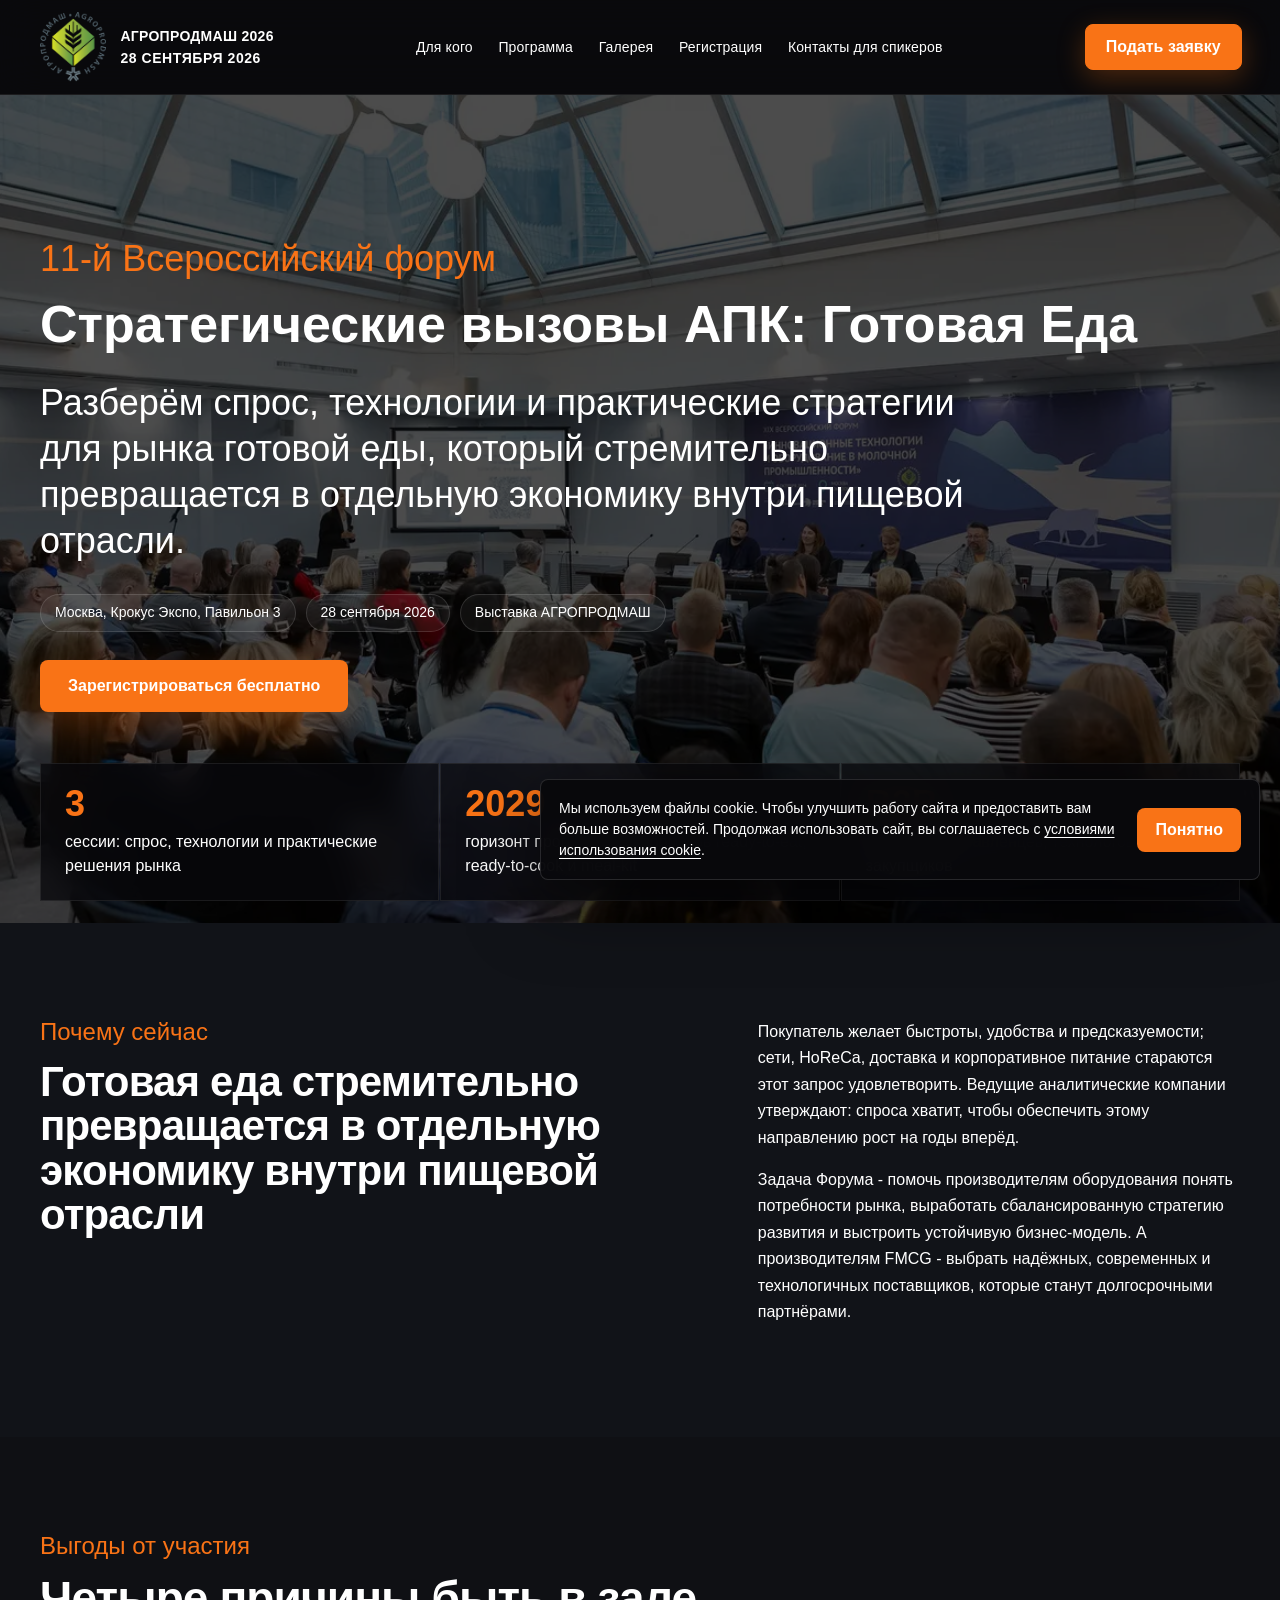
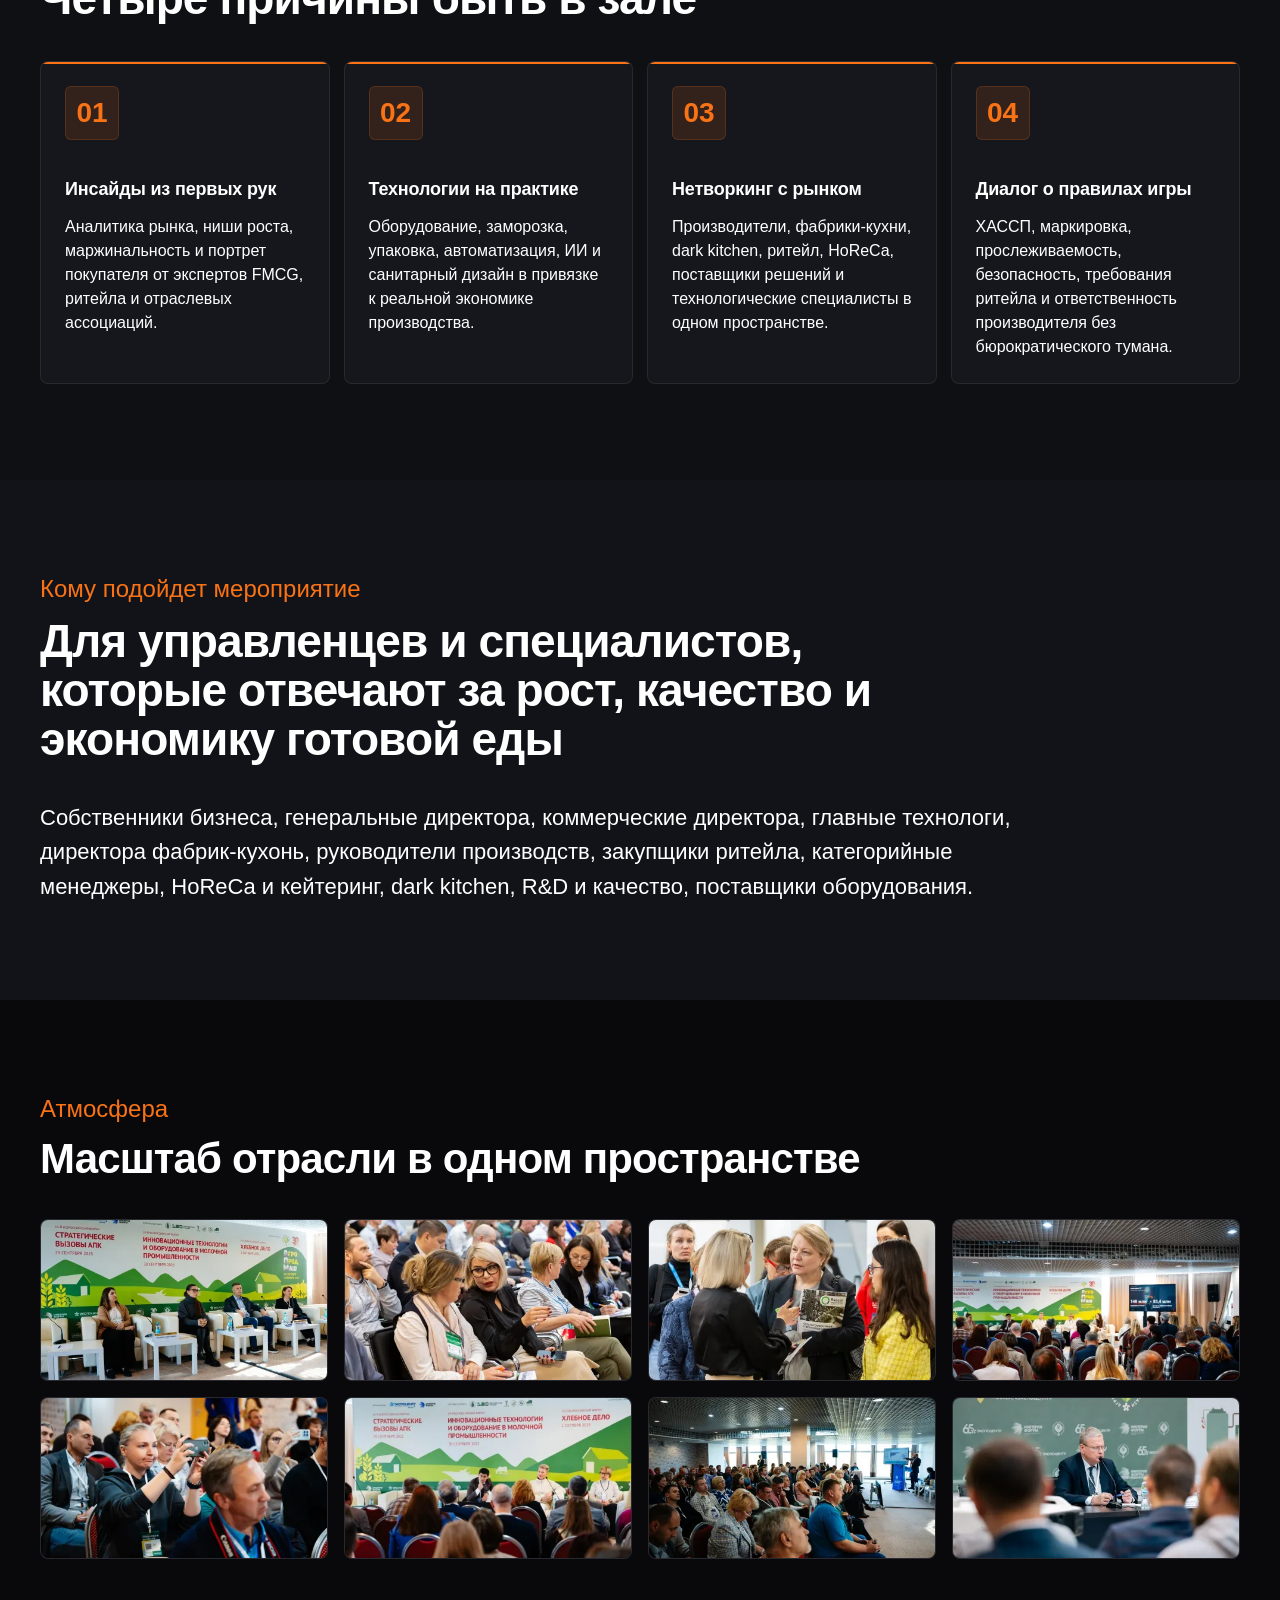
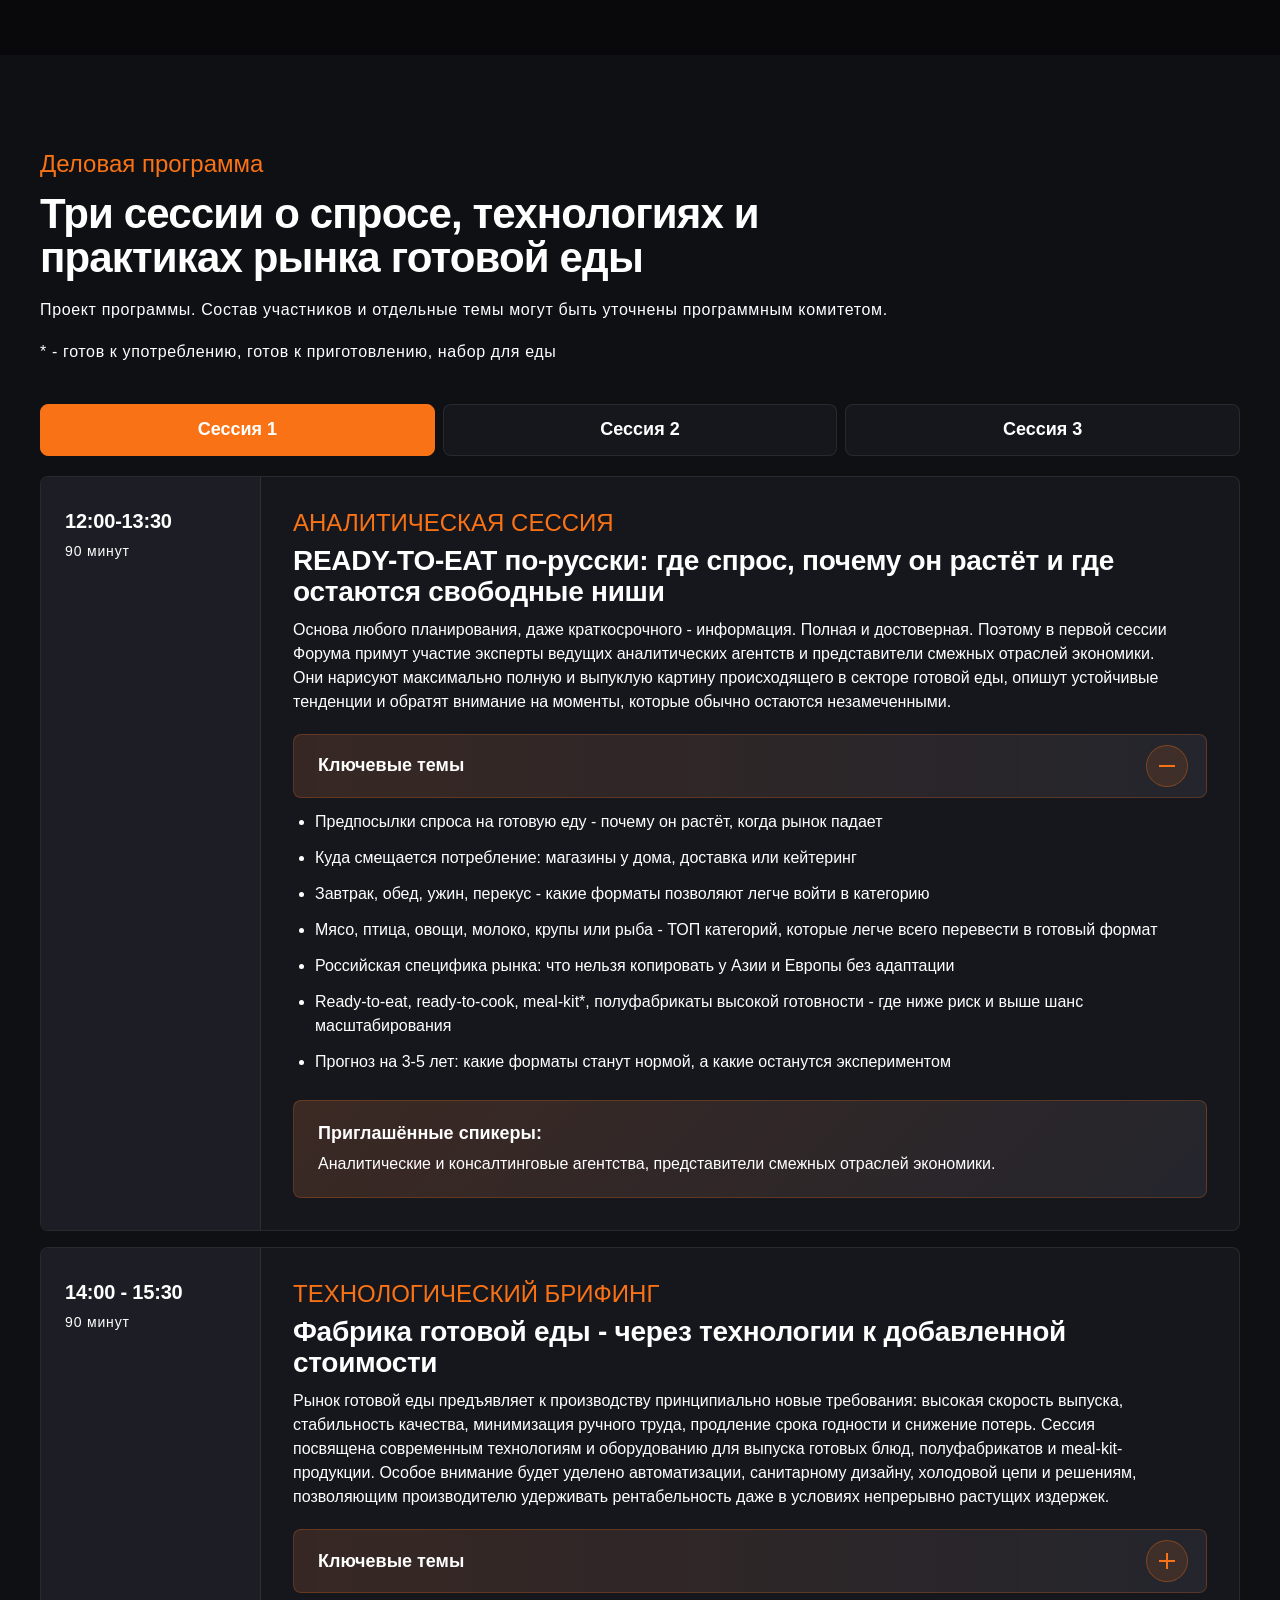
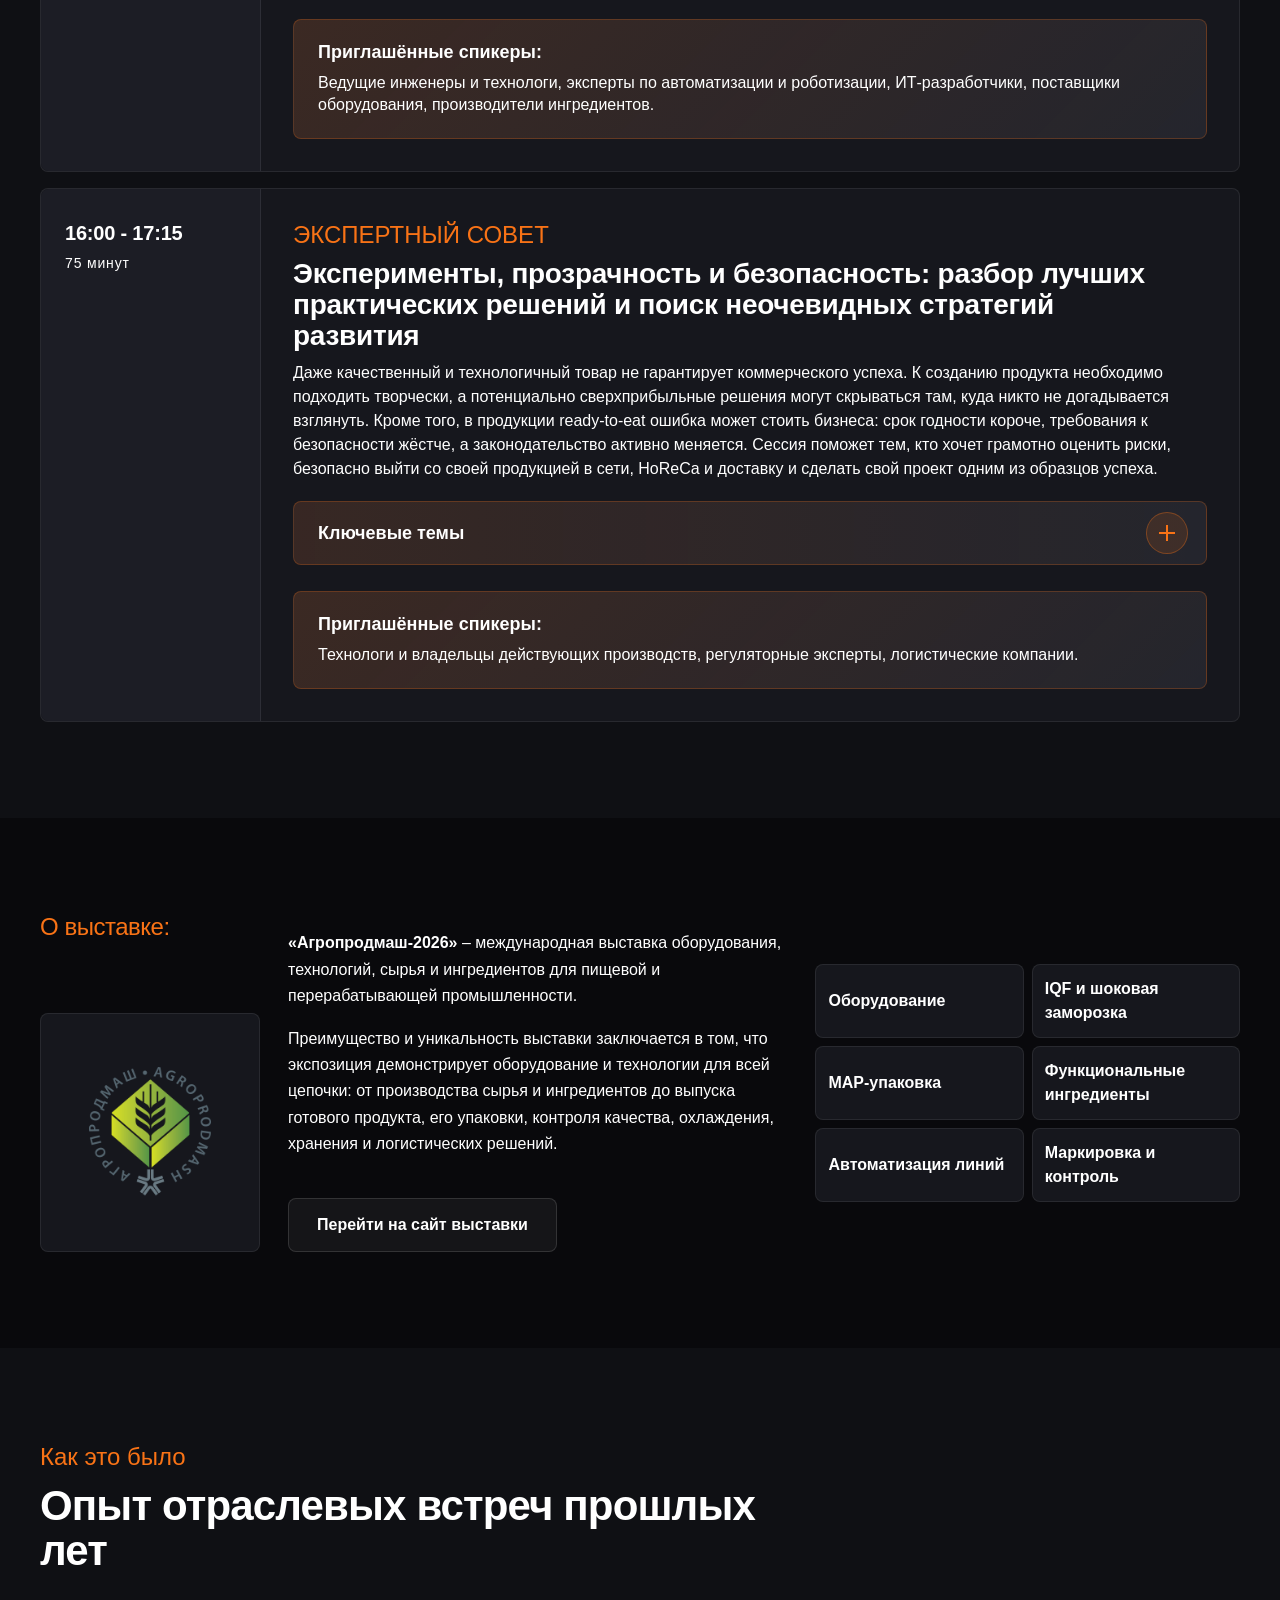
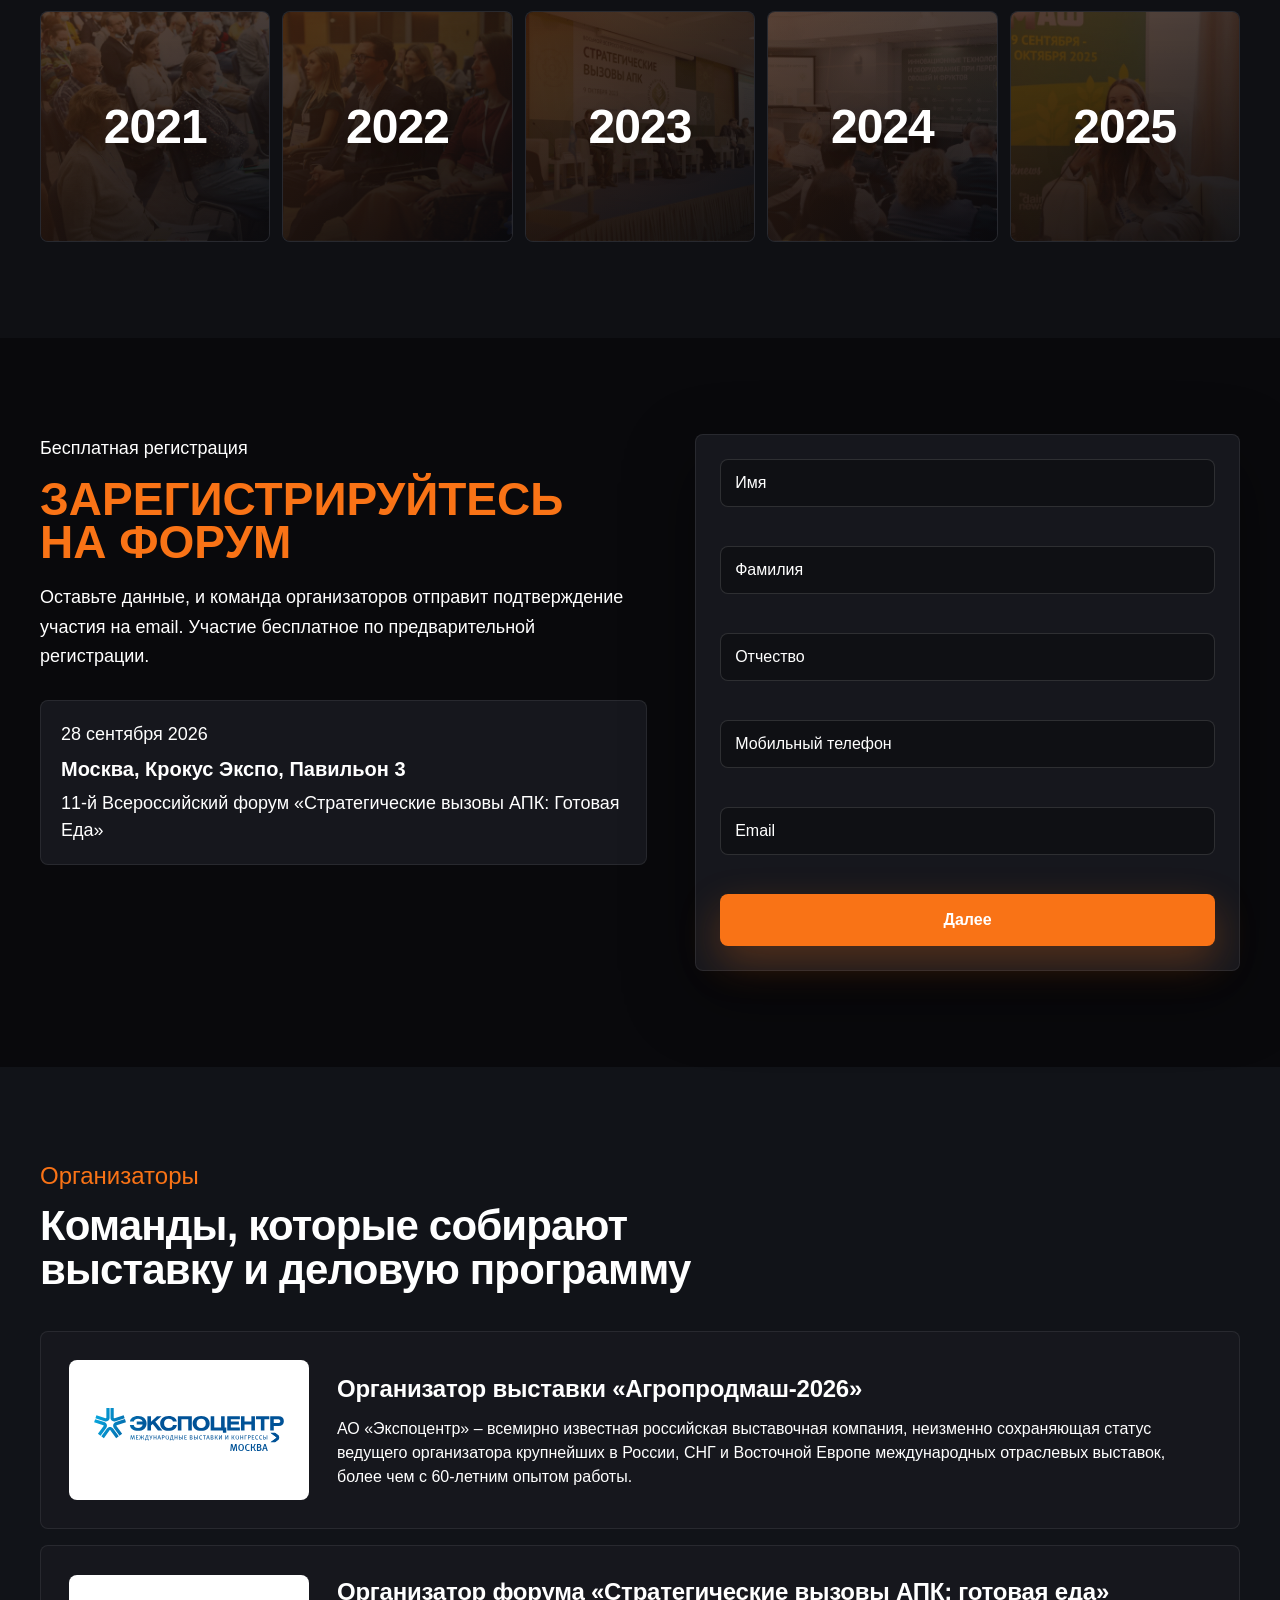
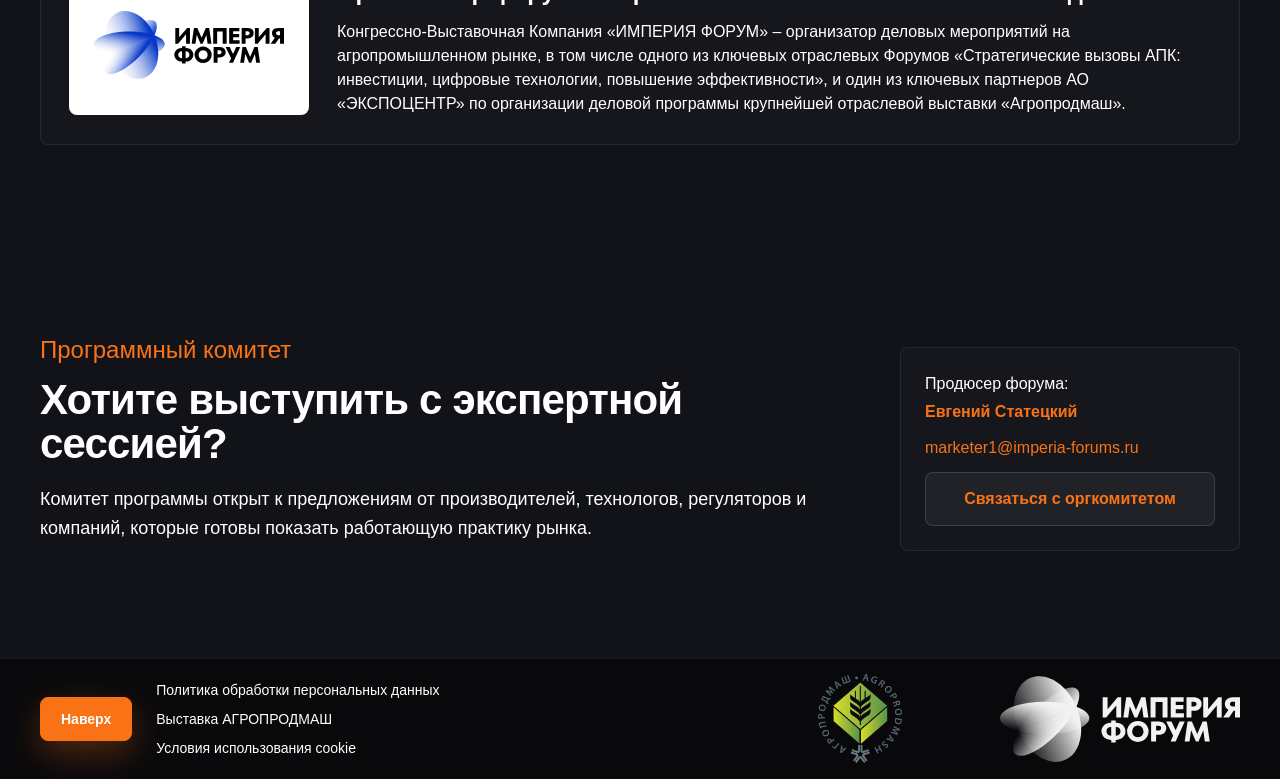
==== commit 0b2a071f: "Remove dot from why heading" ====
--- a/index.html
+++ b/index.html
@@ -148,7 +148,7 @@
       <div class="container split">
         <div class="section__intro">
           <p class="eyebrow">Почему сейчас</p>
-          <h2 id="why-title">Готовая еда стремительно превращается в отдельную экономику внутри пищевой отрасли.</h2>
+          <h2 id="why-title">Готовая еда стремительно превращается в отдельную экономику внутри пищевой отрасли</h2>
         </div>
         <div class="lead-copy">
           <p>Покупатель желает быстроты, удобства и предсказуемости; сети, HoReCa, доставка и корпоративное питание стараются этот запрос удовлетворить. Ведущие аналитические компании утверждают: спроса хватит, чтобы обеспечить этому направлению рост на годы вперёд.</p>
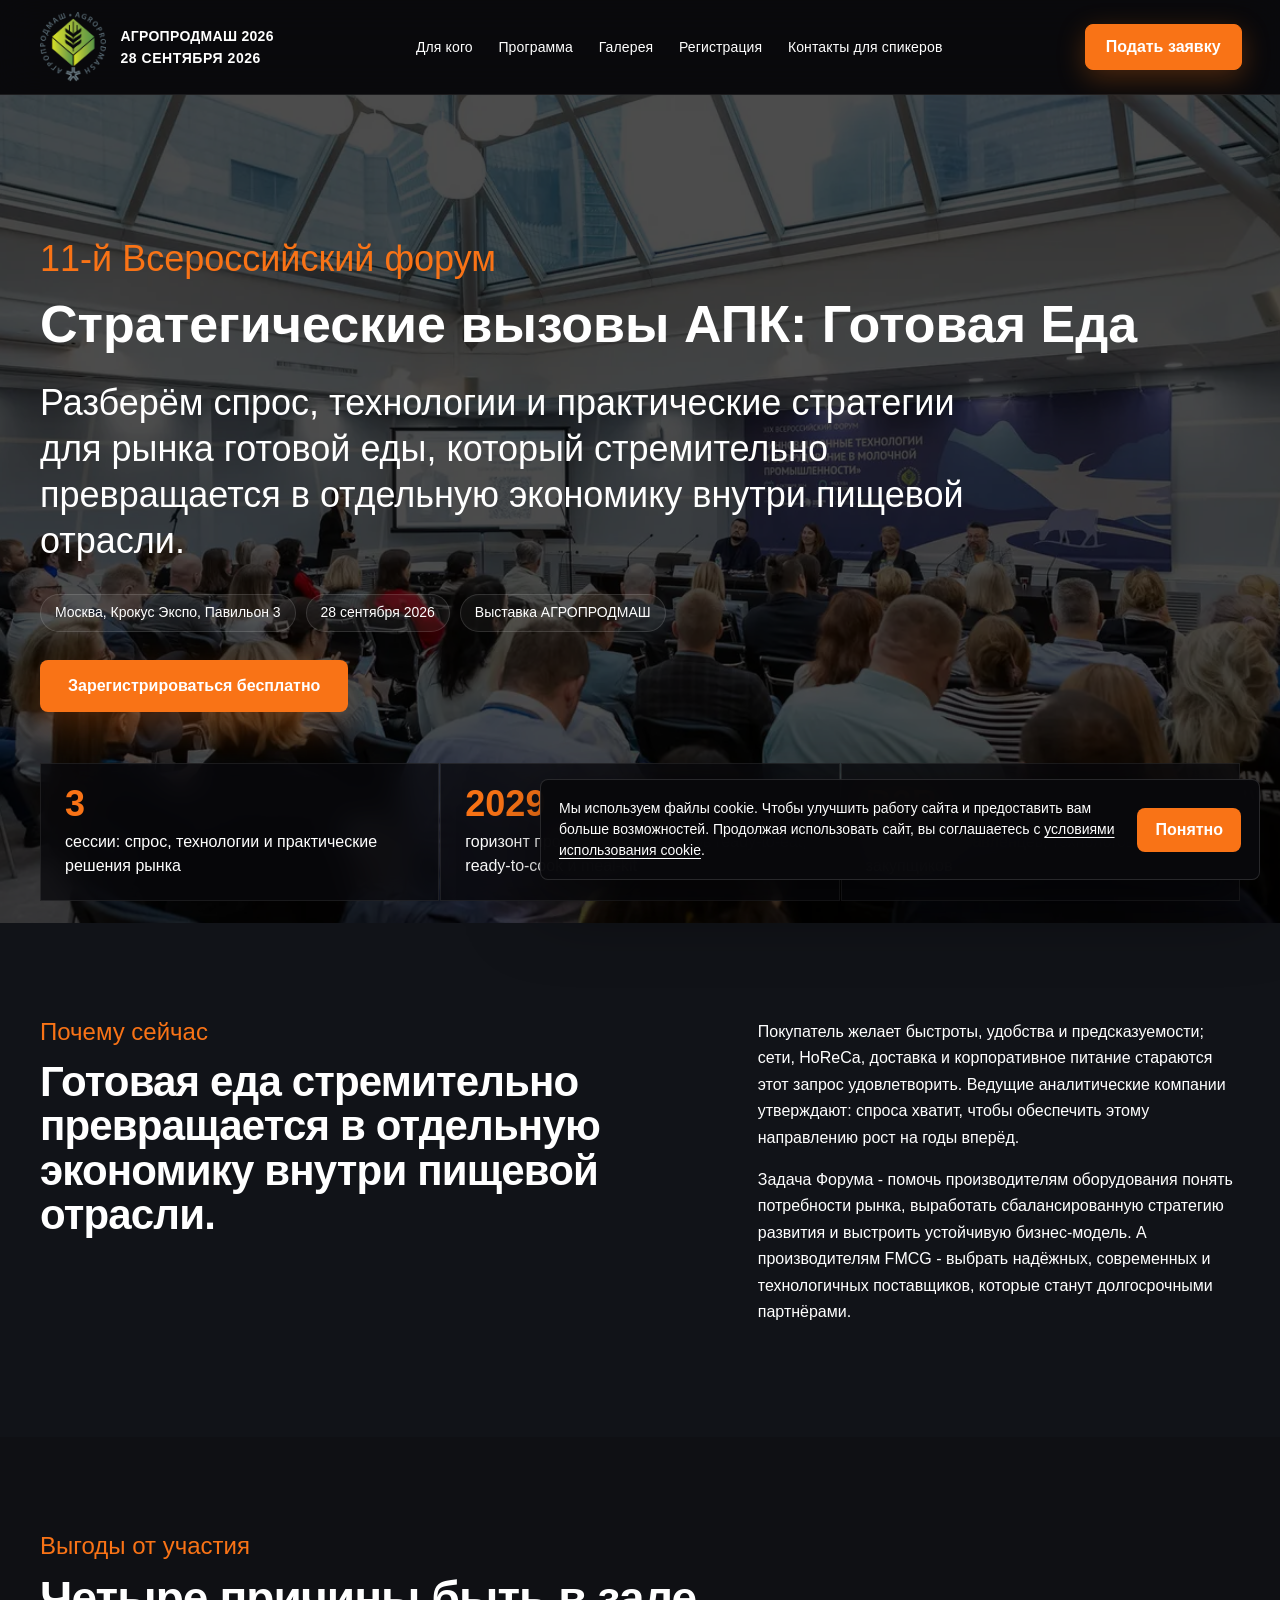
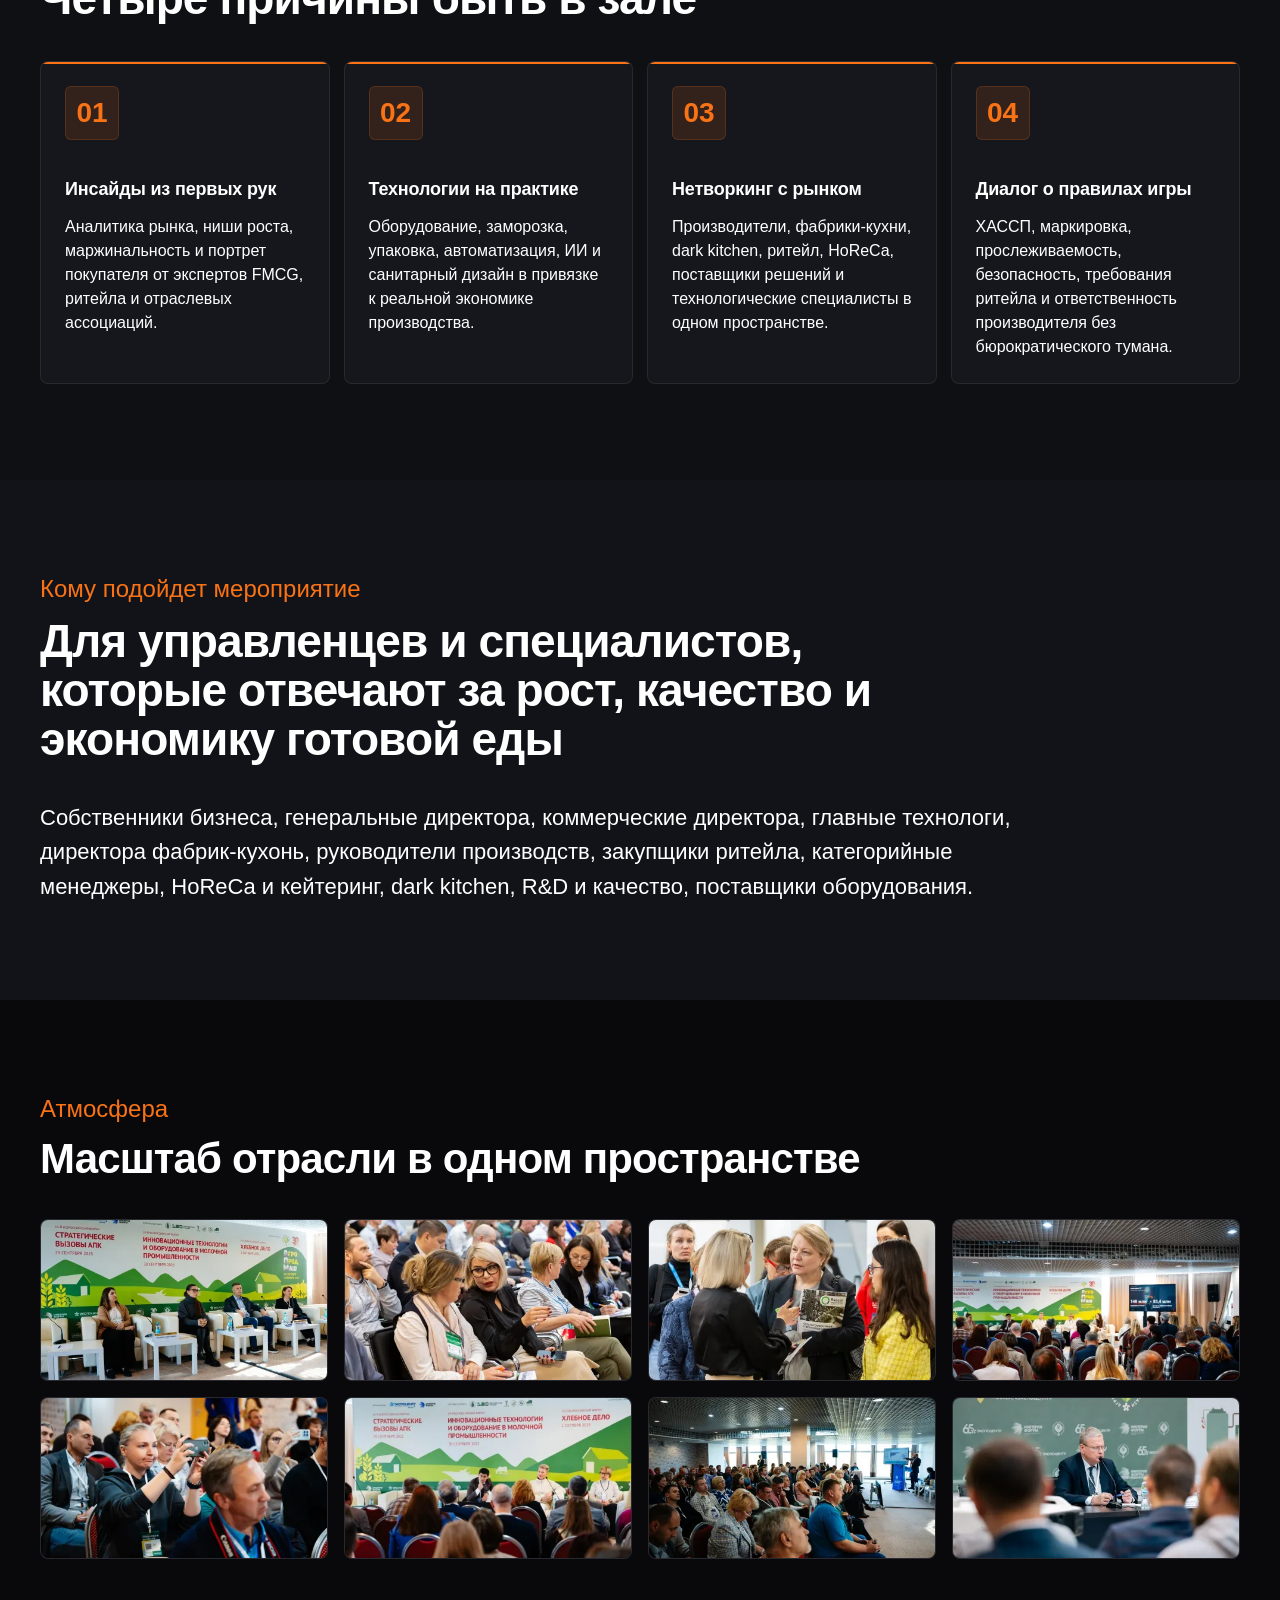
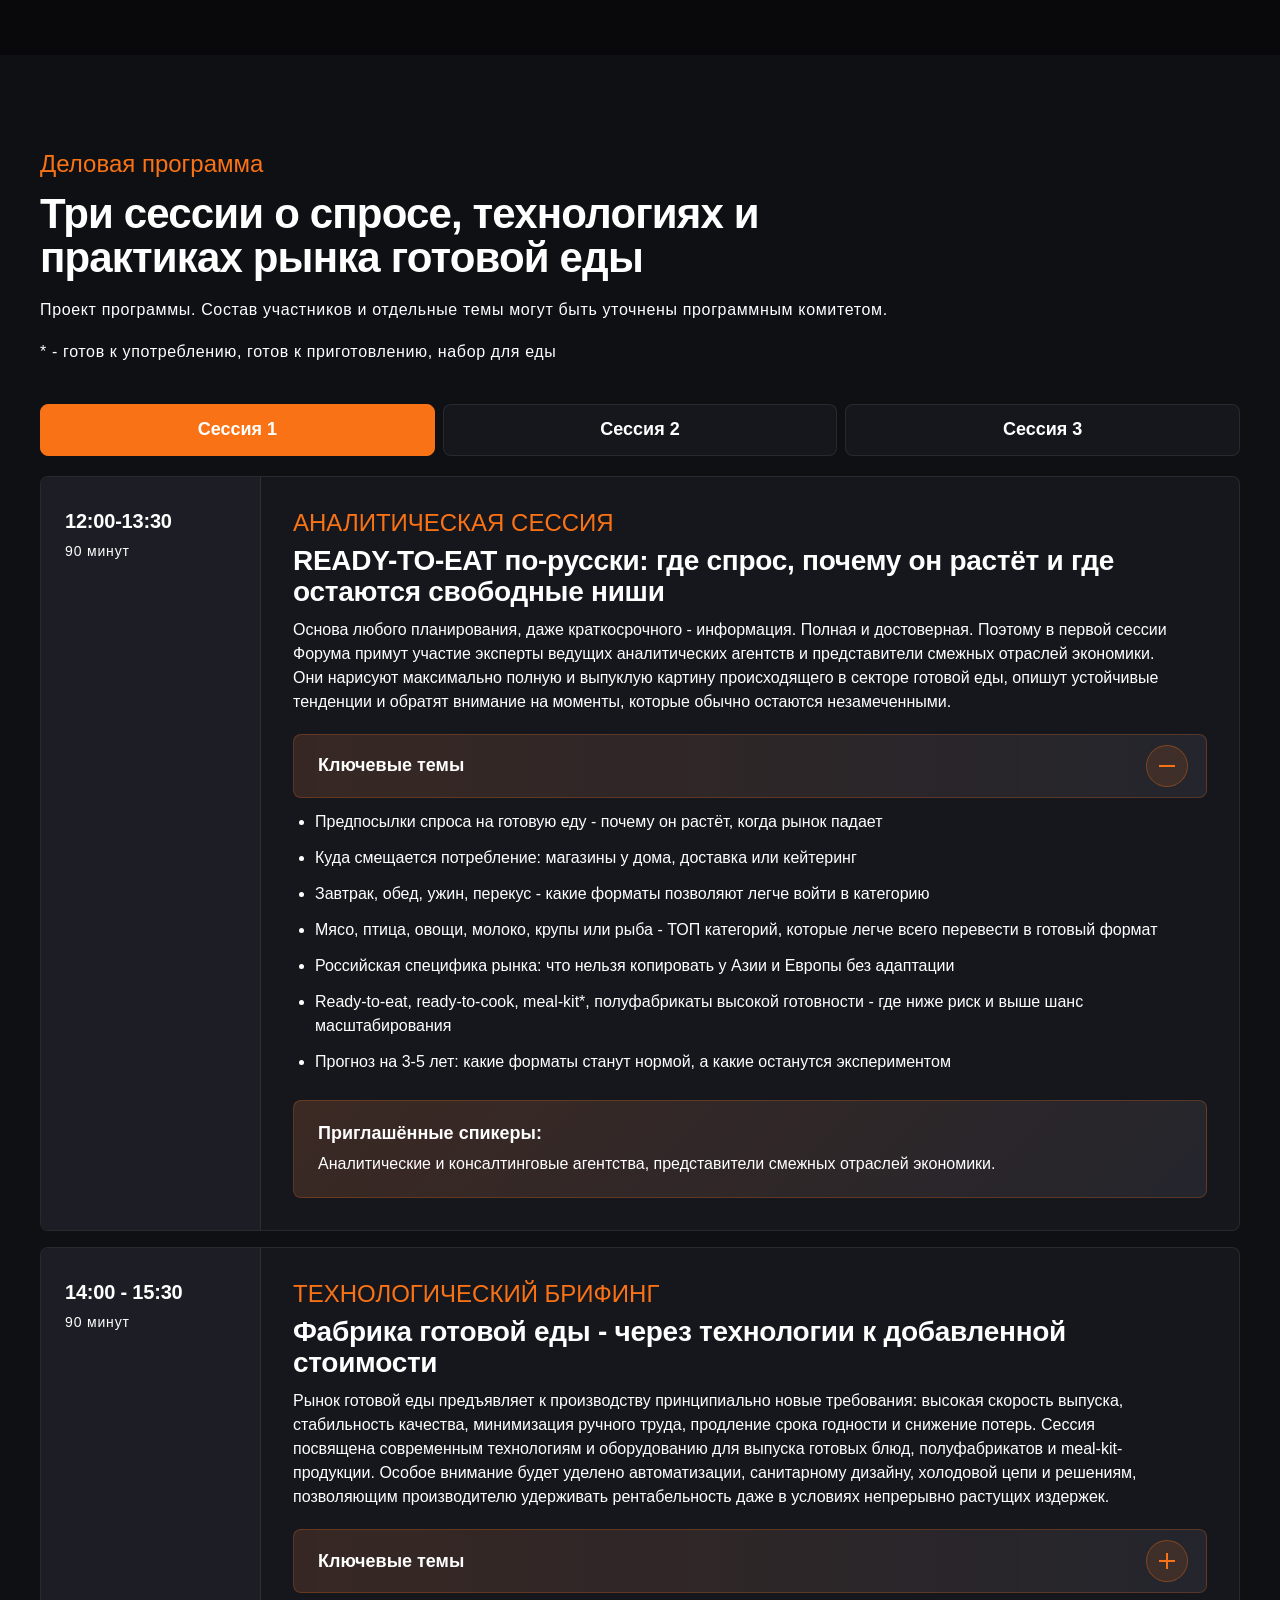
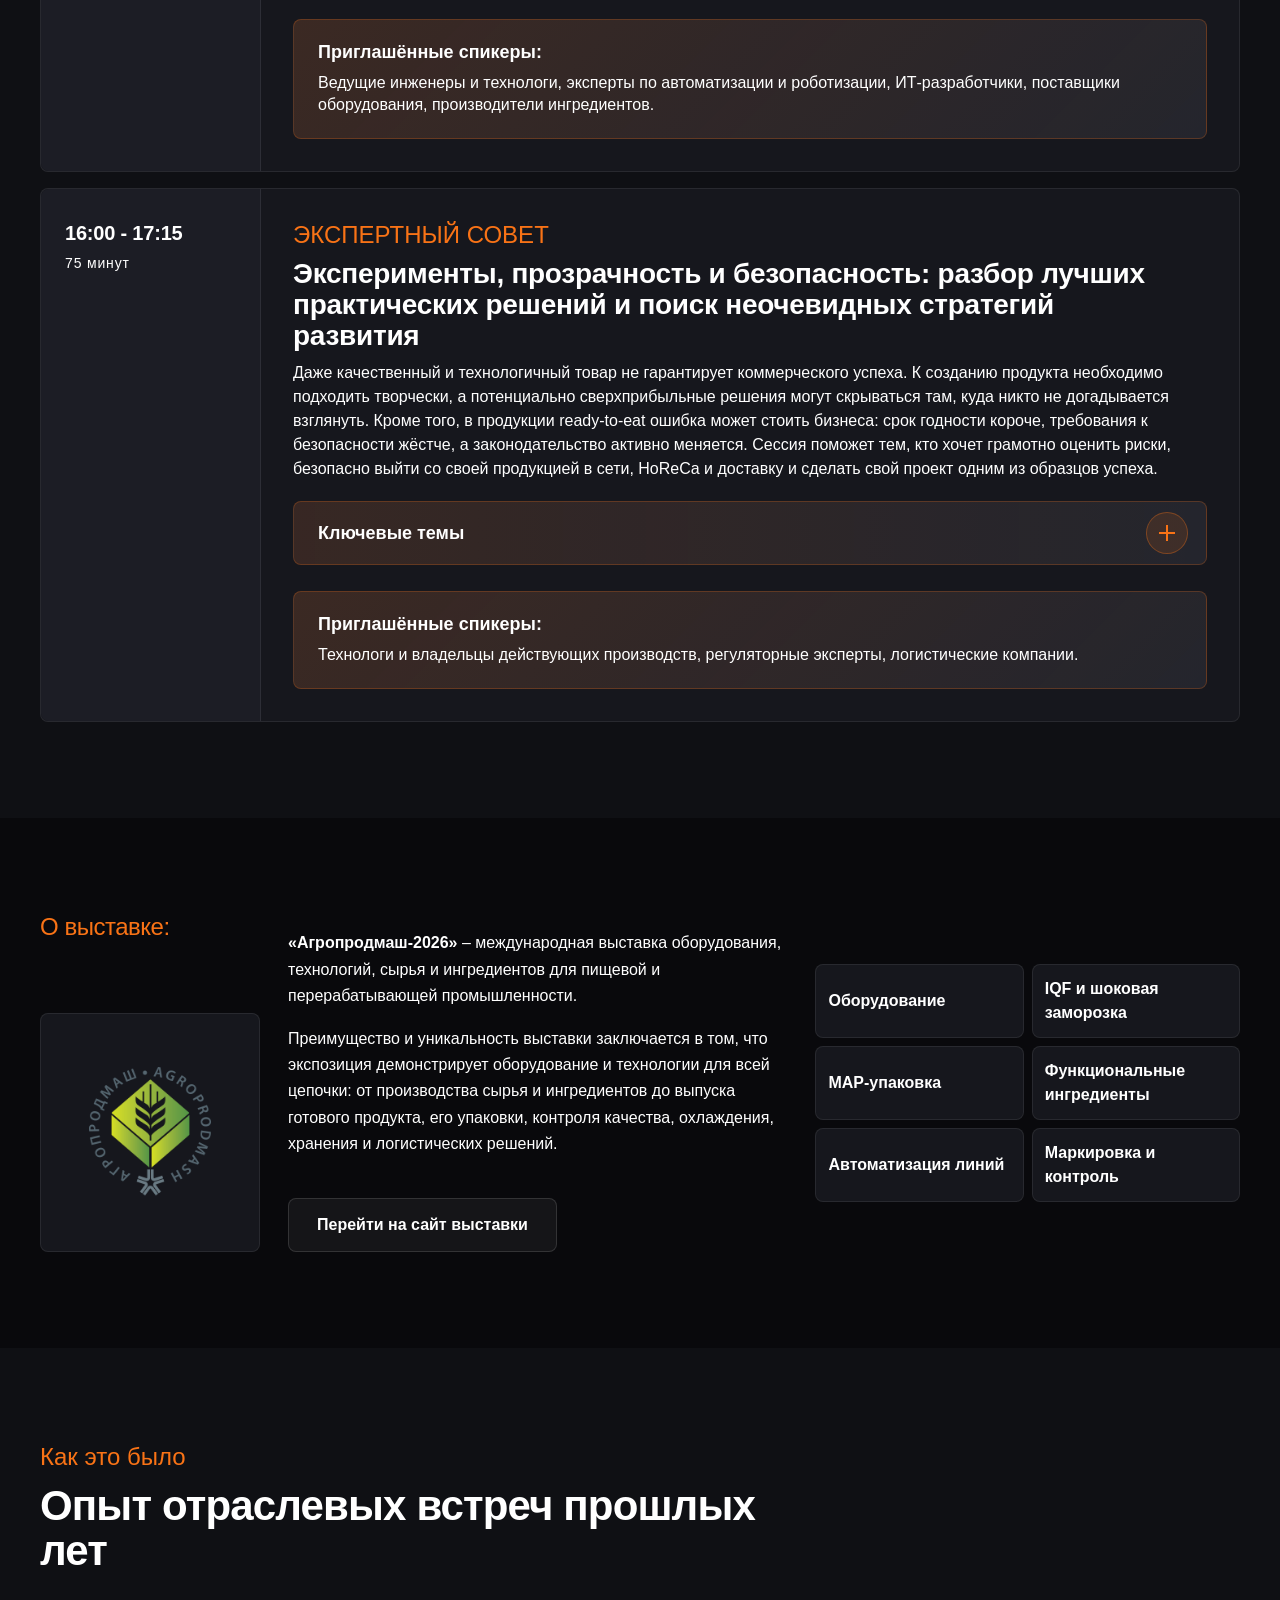
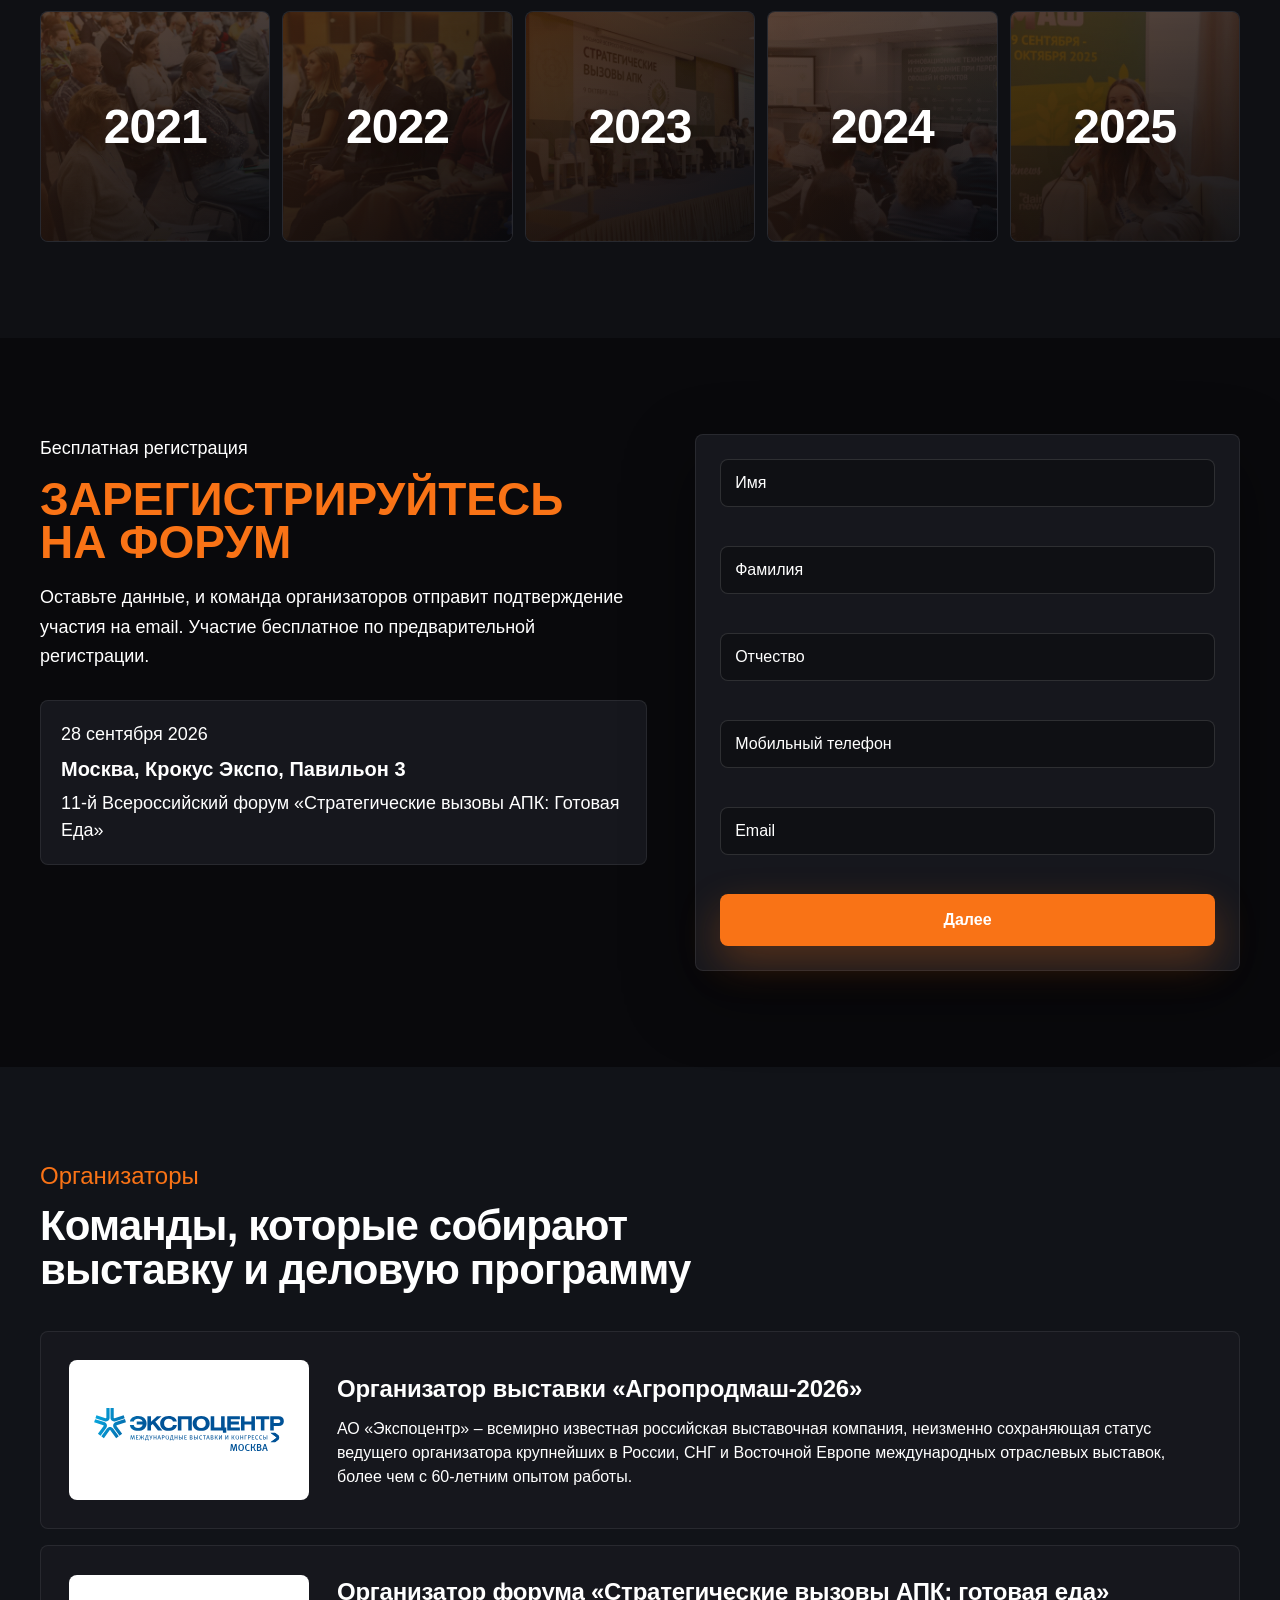
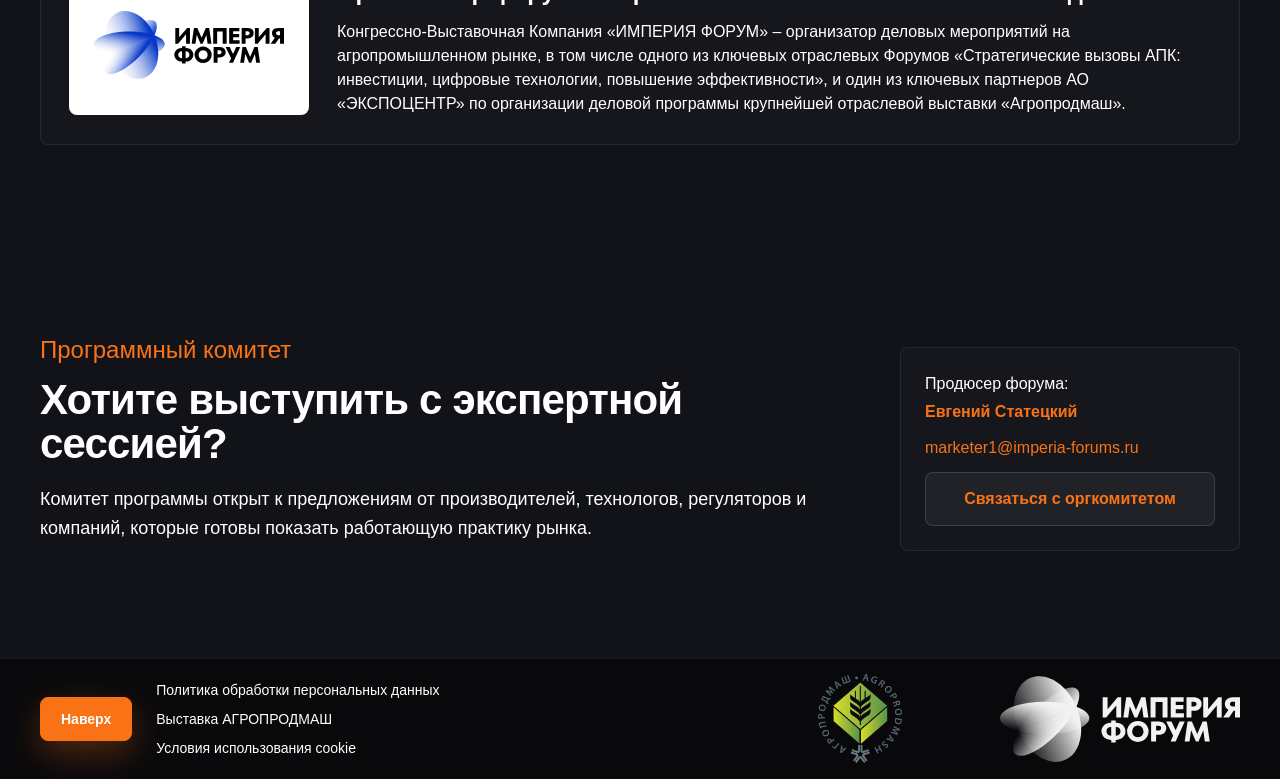
==== commit 1c76e34d: "Add dot to why heading" ====
--- a/index.html
+++ b/index.html
@@ -148,7 +148,7 @@
       <div class="container split">
         <div class="section__intro">
           <p class="eyebrow">Почему сейчас</p>
-          <h2 id="why-title">Готовая еда стремительно превращается в отдельную экономику внутри пищевой отрасли</h2>
+          <h2 id="why-title">Готовая еда стремительно превращается в отдельную экономику внутри пищевой отрасли.</h2>
         </div>
         <div class="lead-copy">
           <p>Покупатель желает быстроты, удобства и предсказуемости; сети, HoReCa, доставка и корпоративное питание стараются этот запрос удовлетворить. Ведущие аналитические компании утверждают: спроса хватит, чтобы обеспечить этому направлению рост на годы вперёд.</p>
@@ -394,7 +394,7 @@
           </div>
         </div>
 
-        <form class="form" action="https://martensblack-lead-proxy.endykartrait1488.workers.dev/lead" method="post" novalidate data-form>
+        <form class="form" action="https://api.apk-forum.ru/lead.php" method="post" novalidate data-form>
           <input type="hidden" name="title" value="ф-б-АПМ-26-09-эц-апк-оф">
           <input type="hidden" name="id_category" value="27">
           <input type="hidden" name="formid" value="111">
